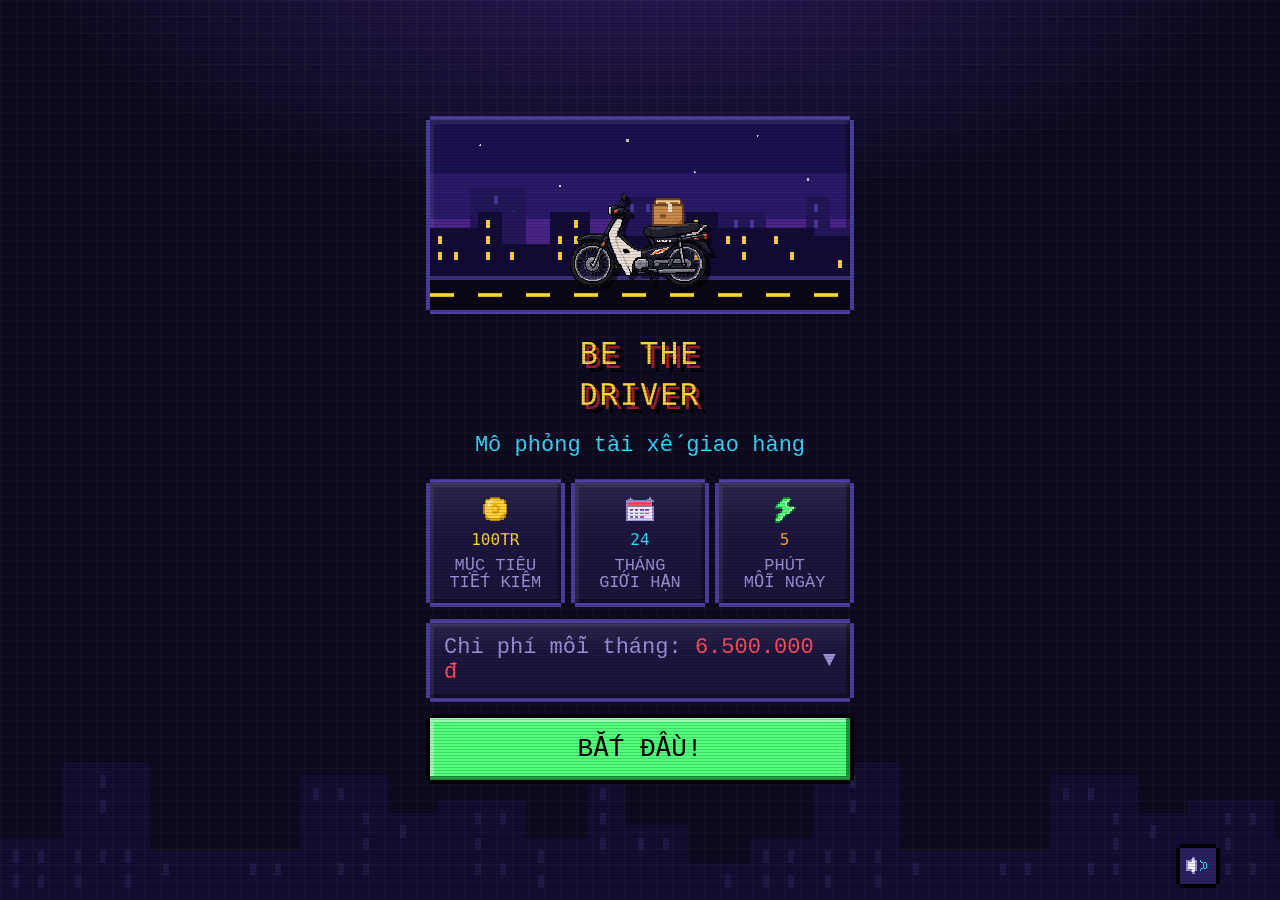
==== index.html @ 1229dd6e "Shrink bike.png (64-color palette): build 458KB -> 217KB Co-Authored-By: Claude Sonnet 5.5 <noreply@" ====
<!DOCTYPE html>
<html lang="vi">
<head>
<meta charset="UTF-8">
<meta name="viewport" content="width=device-width,initial-scale=1,viewport-fit=cover">
<meta name="theme-color" content="#0a0814">
<link rel="manifest" href="manifest.webmanifest">
<link rel="icon" href="src/icon-192.png">
<link rel="preload" href="src/fonts/vt323-latin-400-normal.woff2" as="font" type="font/woff2" crossorigin>
<title>Be The Driver</title>
<style>
html{color-scheme:dark}
/* Fonts bundled with the game (SIL Open Font License, see src/fonts/LICENSE-*.txt).. */
@font-face{font-family:'VT323';font-style:normal;font-weight:400;font-display:swap;src:url(src/fonts/vt323-latin-400-normal.woff2) format('woff2');
  unicode-range:U+0000-00FF,U+0131,U+0152-0153,U+02BB-02BC,U+02C6,U+02DA,U+02DC,U+0304,U+0308,U+0329,U+2000-206F,U+20AC,U+2122,U+2191,U+2193,U+2212,U+2215,U+FEFF,U+FFFD}
@font-face{font-family:'VT323';font-style:normal;font-weight:400;font-display:swap;src:url(src/fonts/vt323-latin-ext-400-normal.woff2) format('woff2');
  unicode-range:U+0100-02BA,U+02BD-02C5,U+02C7-02CC,U+02CE-02D7,U+02DD-02FF,U+0304,U+0308,U+0329,U+1D00-1DBF,U+1E00-1E9F,U+1EF2-1EFF,U+2020,U+20A0-20AB,U+20AD-20C0,U+2113,U+2C60-2C7F,U+A720-A7FF}
@font-face{font-family:'VT323';font-style:normal;font-weight:400;font-display:swap;src:url(src/fonts/vt323-vietnamese-400-normal.woff2) format('woff2');
  unicode-range:U+0102-0103,U+0110-0111,U+0128-0129,U+0168-0169,U+01A0-01A1,U+01AF-01B0,U+0300-0301,U+0303-0304,U+0308-0309,U+0323,U+0329,U+1EA0-1EF9,U+20AB}
@font-face{font-family:'Press Start 2P';font-style:normal;font-weight:400;font-display:swap;src:url(src/fonts/press-start-2p-latin-400-normal.woff2) format('woff2');
  unicode-range:U+0000-00FF,U+0131,U+0152-0153,U+02BB-02BC,U+02C6,U+02DA,U+02DC,U+0304,U+0308,U+0329,U+2000-206F,U+20AC,U+2122,U+2191,U+2193,U+2212,U+2215,U+FEFF,U+FFFD}

/* Layout concept: an arcade cabinet screen. One column on phones; on wide screens the HUD sits left and the actions right.
   Everything is square-cornered, built from 4px pixel frames, with a fixed 8-colour palette. */
:root{
  --bg:#0d0a1f;--bg2:#15102e;--panel:#1d1740;--panel2:#2a2160;--ink:#000;--edge:#4b3fa0;
  --tx:#f3efff;--dim:#9a90d6;
  --gr:#52ff7a;--gr-d:#1f9a3d;--gold:#ffd43b;--gold-d:#b8860b;--red:#ff4d5e;--red-d:#9c1f2c;
  --cy:#38d9ff;--cy-d:#1b7f9c;--or:#ff9d2e;--or-d:#a85a00;--pu:#b983ff;--pu-d:#5b2fa8;
  --f-px:'Press Start 2P','VT323',monospace;--f-tx:'VT323','Courier New',monospace;
  --frame:0 -4px 0 0 var(--edge),0 4px 0 0 var(--edge),-4px 0 0 0 var(--edge),4px 0 0 0 var(--edge),inset 4px 4px 0 rgba(255,255,255,.07),inset -4px -4px 0 rgba(0,0,0,.35);
  color-scheme:dark;
}
*{margin:0;padding:0;box-sizing:border-box;-webkit-tap-highlight-color:transparent}
html,body{min-height:100%;background:var(--bg)}
body{font-family:var(--f-tx);font-size:22px;line-height:1.15;color:var(--tx);display:flex;justify-content:center;
  background-color:var(--bg);
  background-image:linear-gradient(rgba(255,255,255,.025) 2px,transparent 2px),linear-gradient(90deg,rgba(255,255,255,.025) 2px,transparent 2px);
  background-size:16px 16px;image-rendering:pixelated}
body{background-image:radial-gradient(ellipse 70% 45% at 50% -8%,rgba(125,72,255,.28),transparent 70%),linear-gradient(rgba(255,255,255,.025) 2px,transparent 2px),linear-gradient(90deg,rgba(255,255,255,.025) 2px,transparent 2px);background-size:auto,16px 16px,16px 16px;background-attachment:fixed,scroll,scroll}
body::before{content:'';position:fixed;left:0;right:0;bottom:0;height:150px;pointer-events:none;z-index:0;opacity:.32;
  background:var(--sky-far) repeat-x left bottom/auto 150px}
body::after{content:'';position:fixed;inset:0;pointer-events:none;z-index:500;
  background:repeating-linear-gradient(0deg,rgba(0,0,0,.16) 0,rgba(0,0,0,.16) 1px,transparent 1px,transparent 3px)}
#root{position:relative;z-index:1;width:100%;max-width:480px;min-height:100vh;overflow-x:hidden;padding-inline:12px;padding-bottom:84px}
img{image-rendering:pixelated}
.px-ic{display:inline-block;vertical-align:-3px;flex:none}
.lbl{color:var(--dim)}
.cur{font-family:var(--f-tx);font-size:18px;margin-left:4px}
.f{font-family:var(--f-tx)}

/* ---------- frames, buttons, bars ---------- */
.pxf{position:relative;background:var(--panel);box-shadow:var(--frame)}
.pxf2{position:relative;background:var(--panel2);box-shadow:var(--frame)}
.btn{display:inline-flex;align-items:center;justify-content:center;gap:8px;border:0;cursor:pointer;
  font-family:var(--f-tx);font-size:22px;line-height:1;padding:12px 14px;text-align:center;color:#000;
  background:var(--c,var(--gr));
  box-shadow:0 -4px 0 0 var(--ink),0 4px 0 0 var(--ink),-4px 0 0 0 var(--ink),4px 0 0 0 var(--ink),
    inset -4px -4px 0 0 var(--cd,var(--gr-d)),inset 4px 4px 0 0 rgba(255,255,255,.4)}
.btn:hover{filter:brightness(1.08)}
.btn .px-ic{filter:drop-shadow(2px 0 0 #000) drop-shadow(-2px 0 0 #000) drop-shadow(0 2px 0 #000) drop-shadow(0 -2px 0 #000)}
.btn:active{transform:translateY(3px);
  box-shadow:0 -4px 0 0 var(--ink),0 4px 0 0 var(--ink),-4px 0 0 0 var(--ink),4px 0 0 0 var(--ink),
    inset 4px 4px 0 0 var(--cd,var(--gr-d)),inset -4px -4px 0 0 rgba(255,255,255,.25)}
.btn:disabled{filter:grayscale(1) brightness(.55);pointer-events:none}
.btn:focus-visible,.chip:focus-visible,.sw:focus-visible,.hud-av:focus-visible{outline:3px dashed var(--gold);outline-offset:6px}
.b-gr{--c:var(--gr);--cd:var(--gr-d)}
.b-gold{--c:var(--gold);--cd:var(--gold-d)}
.b-red{--c:var(--red);--cd:var(--red-d);color:#fff}
.b-cy{--c:var(--cy);--cd:var(--cy-d)}
.b-or{--c:var(--or);--cd:var(--or-d)}
.b-pu{--c:var(--pu);--cd:var(--pu-d);color:#fff}
.b-dim{--c:#3a3180;--cd:#241d58;color:var(--tx)}
.btn.blk{display:flex;width:100%}
.btn.sm{font-size:20px;padding:10px 8px}

.bar{position:relative;height:20px;background:#07050f;box-shadow:0 -4px 0 0 var(--ink),0 4px 0 0 var(--ink),-4px 0 0 0 var(--ink),4px 0 0 0 var(--ink);margin:4px}
.bar>i{display:block;height:100%;transition:width .4s steps(8);background:var(--gr);
  box-shadow:inset 0 4px 0 rgba(255,255,255,.4),inset 0 -4px 0 rgba(0,0,0,.3)}
.bar::after{content:'';position:absolute;inset:0;pointer-events:none;
  background:repeating-linear-gradient(90deg,transparent 0,transparent calc(10% - 3px),#07050f calc(10% - 3px),#07050f 10%)}
.bar.thin{height:12px}
.bar .gr{background:var(--gr)}.bar .or{background:var(--or)}.bar .red{background:var(--red)}.bar .gold{background:var(--gold)}.bar .cy{background:var(--cy)}

/* ---------- start screen ---------- */
.start{min-height:100vh;min-height:100dvh;box-sizing:border-box;display:flex;flex-direction:column;justify-content:center;align-items:stretch;gap:20px;padding-block:20px;max-width:420px;margin-inline:auto}
.st-l,.st-r{display:flex;flex-direction:column;gap:inherit}
.scene{position:relative;height:190px;overflow:hidden;background:linear-gradient(#1a1250 0 28%,#2b1a6b 28% 52%,#4a2488 52% 72%,#7a2f93 72% 100%);
  box-shadow:var(--frame)}
.sky-far,.sky-near{position:absolute;left:0;right:0;bottom:34px;height:96px;background-repeat:repeat-x;background-size:auto 96px;background-position:bottom left}
.sky-far{background-image:var(--sky-far);opacity:.9;animation:scrollx 40s linear infinite}
.sky-near{background-image:var(--sky-near);height:72px;background-size:auto 72px;animation:scrollx 14s linear infinite}
.road{position:absolute;left:0;right:0;bottom:0;height:34px;background:#0a0814;border-top:4px solid #3a3180}
.road::after{content:'';position:absolute;left:0;right:0;top:13px;height:4px;
  background:repeating-linear-gradient(90deg,var(--gold) 0 24px,transparent 24px 48px);animation:scrollx 1.1s linear infinite}
.scene .bike{position:absolute;left:50%;bottom:20px;width:150px;margin-left:-75px;animation:bob .5s steps(2) infinite;filter:drop-shadow(4px 4px 0 rgba(0,0,0,.6))}
.scene .cargo{position:absolute;left:50%;bottom:78px;margin-left:12px;animation:bob .5s steps(2) infinite}
@keyframes scrollx{to{background-position-x:480px}}   /* scenery flows left to right */
@keyframes bob{0%{transform:translateY(0)}50%{transform:translateY(-4px)}}
.logo{text-align:center;padding-block:4px}
.logo h1{font-family:var(--f-px);font-weight:400;font-size:30px;line-height:1.35;color:var(--gold);
  text-shadow:4px 4px 0 var(--red-d),8px 8px 0 #000;letter-spacing:2px}
.tagline{margin-top:18px;font-size:22px;color:var(--cy)}
.hi{text-align:center;color:var(--gr);font-size:22px}
.start-stats{display:grid;grid-template-columns:repeat(3,1fr);gap:14px}
.sstat{padding:12px 6px;text-align:center;display:flex;flex-direction:column;align-items:center;gap:8px}
.sstat .v{font-family:var(--f-px);font-size:16px}
.sstat .l{font-size:17px;color:var(--dim);line-height:1}
.bills-hdr{display:flex;justify-content:space-between;align-items:center;gap:8px;padding:12px 14px;cursor:pointer;color:var(--dim);user-select:none}
.bills-hdr:hover,.bills-hdr.open{color:var(--tx)}
#bills-detail{padding:4px 14px 12px}
.bill-row{display:flex;justify-content:space-between;gap:8px;padding:5px 0;border-bottom:2px dotted #3a3180;color:var(--dim)}
.bill-row:last-child{border:0;color:var(--tx);padding-top:8px}
.start-actions{display:flex;flex-direction:column;gap:16px}
.start-main{font-size:26px;padding:18px}
.blink{animation:blink 1s steps(2) infinite}
@keyframes blink{50%{opacity:.35}}

/* ---------- HUD ---------- */
.hud{display:flex;align-items:center;gap:12px;padding:10px 12px;margin-top:12px;position:sticky;top:12px;z-index:20}
.hud-av{border:0;background:var(--panel2);padding:4px;cursor:pointer;box-shadow:0 -4px 0 0 var(--ink),0 4px 0 0 var(--ink),-4px 0 0 0 var(--ink),4px 0 0 0 var(--ink);flex:none;line-height:0}
.hud-av:active{transform:translateY(2px)}
.hud-who{min-width:0;flex:1;display:flex;flex-direction:column;gap:6px}
.hud-name{font-size:22px;white-space:nowrap;overflow:hidden;text-overflow:ellipsis;color:var(--gold)}
.hud-stars{display:flex;align-items:center;gap:2px;flex-wrap:nowrap}
.hud-stars .px-ic{flex:none}
.hud-stars b{font-family:var(--f-px);font-weight:400;font-size:10px;margin-left:6px;color:var(--tx)}
.tags{display:flex;gap:10px;flex:none}
.tag{font-family:var(--f-tx);font-size:22px;line-height:1;padding:6px 8px;display:flex;align-items:center;justify-content:center;min-width:48px;background:#07050f;color:var(--tx);box-shadow:0 -3px 0 0 var(--edge),0 3px 0 0 var(--edge),-3px 0 0 0 var(--edge),3px 0 0 0 var(--edge)}
.tag.gr{color:var(--gr)}

.game-body{display:flex;flex-direction:column;gap:20px;padding-block:20px 32px}
.pc-col{display:contents}
.stat-row{display:grid;grid-template-columns:1fr 1fr;gap:16px}
.stat{padding:12px}
.stat .l{display:flex;align-items:center;gap:6px;color:var(--dim);font-size:20px;margin-bottom:8px}
.stat .v{font-family:var(--f-tx);font-size:28px;line-height:1;white-space:nowrap}
.stat .v.gr{color:var(--gr)}.stat .v.gold{color:var(--gold)}.stat .v.red{color:var(--red)}
.stat .sub{font-size:16px;color:var(--dim);margin-top:4px}
.stat.warn{animation:warn 1s steps(2) infinite}
@keyframes warn{50%{box-shadow:0 -4px 0 0 var(--red),0 4px 0 0 var(--red),-4px 0 0 0 var(--red),4px 0 0 0 var(--red)}}
.meter{padding:12px}
.meter-top{display:flex;justify-content:space-between;align-items:center;gap:6px;margin-bottom:8px;color:var(--dim);font-size:20px}
.meter-top span:first-child{display:flex;align-items:center;gap:6px}
.meter-top b{font-family:var(--f-px);font-weight:400;font-size:11px;color:var(--tx)}
.strip{display:flex;justify-content:space-between;align-items:center;gap:8px;flex-wrap:wrap;padding:12px;color:var(--dim)}
.strip span{display:flex;align-items:center;gap:6px;color:var(--tx)}
.rain-tag{color:var(--cy)!important}

.sec-t{display:flex;align-items:center;gap:8px;font-size:22px;color:var(--cy);padding-bottom:6px;margin-bottom:16px;border-bottom:4px dotted #3a3180}
.job-why{display:flex;gap:8px;align-items:flex-start;margin-top:16px;color:var(--or);line-height:1.1}
.job-why .px-ic{margin-top:2px}
.save-note{margin-top:14px;font-size:19px}
.util-grid{display:grid;grid-template-columns:repeat(3,1fr);gap:14px}
.util{flex-direction:column;gap:6px;min-height:84px;padding:10px 4px}
.util .lb{font-size:19px}
.util .sb{font-size:15px;opacity:.85}
.endday{margin-top:18px}
.save-grid{display:grid;grid-template-columns:repeat(3,1fr);gap:14px}
.log{display:flex;flex-direction:column;gap:10px}
.log-i{padding:6px 10px;border-left:6px solid #3a3180;color:var(--dim);font-size:20px}
.log-i.earn{border-color:var(--gr);color:var(--tx)}
.log-i.cost{border-color:var(--red);color:var(--red)}
.log-i.save{border-color:var(--gold);color:var(--gold)}
.log-i.info{border-color:var(--cy)}

/* ---------- animation screens ---------- */
.anim{min-height:100vh;display:flex;flex-direction:column;align-items:center;justify-content:center;gap:20px;padding-block:24px;text-align:center;max-width:420px;margin-inline:auto}
.anim .scene{width:100%}
.anim-t{font-size:32px;color:var(--cy);line-height:1}
.review{width:100%;padding:14px;text-align:left;display:none}
.review.show{display:block;animation:pop .25s steps(3)}
.review.static{animation:none}
@keyframes rvglow{50%{outline-color:transparent;background:var(--bg2,#1a1f3a)}}
.review.static.rv-new{outline:4px solid var(--gold);outline-offset:4px;background:#3a2a00;animation:rvglow .6s steps(2) infinite}
em,i{font-style:normal}
@keyframes pop{from{transform:scale(.9);opacity:0}}
.review .who{display:flex;justify-content:space-between;align-items:center;gap:8px;margin-bottom:8px;color:var(--dim)}
.review .txt{font-size:22px;line-height:1.2;color:var(--tx)}
.tank{position:relative;width:64px;height:130px;background:#07050f;overflow:hidden;box-shadow:0 -4px 0 0 var(--or),0 4px 0 0 var(--or),-4px 0 0 0 var(--or),4px 0 0 0 var(--or)}
.tank::after{content:'';position:absolute;inset:0;background:repeating-linear-gradient(0deg,transparent 0,transparent 10px,#07050f 10px,#07050f 13px)}
.refuel-txt{font-size:24px;color:var(--or)}
.sleep-wrap{position:relative;width:120px;height:110px;display:flex;align-items:center;justify-content:center}
.zzz{position:absolute;font-family:var(--f-px);color:var(--cy);opacity:0;animation:zzz 1.8s steps(6) infinite}
.z1{font-size:12px;animation-delay:0s}.z2{font-size:16px;animation-delay:.6s}.z3{font-size:22px;animation-delay:1.2s}
@keyframes zzz{0%{opacity:0;transform:translate(24px,0)}30%{opacity:1}100%{opacity:0;transform:translate(56px,-60px)}}
.sleep-bar{width:100%;max-width:300px}
.sleep-top{display:flex;justify-content:space-between;margin-bottom:8px;color:var(--dim)}

/* ---------- refuel modal ---------- */
.rf-overlay{position:fixed;inset:0;background:rgba(5,3,14,.85);z-index:200;display:flex;align-items:center;justify-content:center;padding:20px}
.rf-box{width:min(380px,100%);padding:20px 16px;text-align:center;display:flex;flex-direction:column;gap:16px}
.rf-title{font-size:30px;color:var(--or)}
.rf-gauge{display:flex;align-items:center;gap:10px;color:var(--dim)}
.rf-gauge .bar{flex:1}
.rf-gauge .bar>i{position:absolute;top:0;left:0;transition:none}
.rf-gauge .lbl-v{font-family:var(--f-px);font-size:10px;min-width:64px;color:var(--tx)}
input[type=range]{-webkit-appearance:none;appearance:none;width:100%;height:28px;background:transparent;cursor:pointer}
input[type=range]::-webkit-slider-runnable-track{height:12px;background:#07050f;box-shadow:0 -4px 0 0 var(--ink),0 4px 0 0 var(--ink),-4px 0 0 0 var(--ink),4px 0 0 0 var(--ink)}
input[type=range]::-moz-range-track{height:12px;background:#07050f;box-shadow:0 -4px 0 0 var(--ink),0 4px 0 0 var(--ink),-4px 0 0 0 var(--ink),4px 0 0 0 var(--ink)}
input[type=range]::-webkit-slider-thumb{-webkit-appearance:none;width:20px;height:28px;margin-top:-8px;background:var(--or);border:0;border-radius:0;box-shadow:0 0 0 4px #000,inset -4px -4px 0 var(--or-d),inset 4px 4px 0 rgba(255,255,255,.4)}
input[type=range]::-moz-range-thumb{width:20px;height:28px;background:var(--or);border:0;border-radius:0;box-shadow:0 0 0 4px #000,inset -4px -4px 0 var(--or-d),inset 4px 4px 0 rgba(255,255,255,.4)}
.rf-cost{display:flex;justify-content:space-between;gap:8px;color:var(--dim)}
.rf-cost b{color:var(--or);font-weight:400}
.rf-warn{color:var(--red)}
.rf-btns{display:flex;gap:16px;justify-content:center}

/* ---------- shop ---------- */
.shop{min-height:100vh;padding-block:20px 32px;display:flex;flex-direction:column;gap:20px}
.shop-hdr{display:flex;align-items:center;justify-content:space-between;gap:12px}
.shop-title{font-size:30px;color:var(--pu);text-shadow:3px 3px 0 #000;flex:1;text-align:center}
.bike-card{padding:16px;display:flex;flex-direction:column;gap:12px}
.bike-card img{width:100%;max-height:170px;object-fit:contain}
.bike-hp{display:flex;justify-content:space-between;align-items:center}
.bike-hp b{font-family:var(--f-px);font-weight:400;font-size:12px}
.bike-warn{color:var(--red);text-align:center}
.upg-list{display:flex;flex-direction:column;gap:16px}
.upg-cat{font-size:20px;color:var(--dim);padding-top:8px;border-bottom:4px dotted #3a3180;padding-bottom:4px}
.upg-row{display:flex;align-items:center;flex-wrap:wrap;gap:12px;padding:12px}
.upg-ic{width:44px;height:44px;display:flex;align-items:center;justify-content:center;background:#07050f;flex:none}
.upg-det{flex:1;min-width:0}
.upg-n{font-size:22px;color:var(--tx);margin-bottom:4px}
.upg-d{font-size:18px;color:var(--dim);line-height:1.1}
.owned{display:flex;align-items:center;justify-content:center;gap:6px;color:var(--gr);padding:10px 4px;box-shadow:0 -3px 0 0 var(--gr),0 3px 0 0 var(--gr),-3px 0 0 0 var(--gr),3px 0 0 0 var(--gr)}

/* ---------- modals ---------- */
.overlay{position:fixed;inset:0;background:rgba(5,3,14,.88);z-index:100;display:flex;align-items:center;justify-content:center;padding:20px}
.modal{max-width:400px;width:100%;max-height:88vh;overflow-y:auto;padding:18px 16px}
.m-title{display:flex;align-items:center;gap:10px;font-size:30px;line-height:1;margin-bottom:12px}
.m-body{color:var(--dim);line-height:1.2;margin-bottom:14px}
.m-eff{padding:10px;background:#07050f;margin-bottom:16px;display:flex;flex-direction:column;gap:6px}
.eff{display:flex;align-items:center;gap:8px;line-height:1.2}
.eff.gr{color:var(--gr)}.eff.red{color:var(--red)}.eff.or{color:var(--or)}.eff.cy{color:var(--cy)}
.day-grid{display:flex;flex-direction:column;gap:6px;margin-bottom:14px}
.day-row{display:flex;justify-content:space-between;gap:8px;padding:6px 8px;background:#07050f}
.day-div{height:4px;background:#3a3180}
.interest{padding:10px;text-align:center;color:var(--gold);margin-bottom:16px;box-shadow:0 -3px 0 0 var(--gold),0 3px 0 0 var(--gold),-3px 0 0 0 var(--gold),3px 0 0 0 var(--gold)}
.interest small{display:block;color:var(--dim);margin-top:6px;font-size:19px}
.month-row{display:flex;justify-content:space-between;gap:8px;padding:5px 0;border-bottom:2px dotted #3a3180;color:var(--dim)}
.month-row:last-child{border:0}
.m-h{margin:12px 0 4px}

/* ---------- end ---------- */
.end{min-height:100vh;display:flex;flex-direction:column;align-items:center;justify-content:center;gap:20px;padding-block:24px;text-align:center;max-width:400px;margin-inline:auto}
.end h1{font-weight:400;line-height:1.1;text-shadow:4px 4px 0 #000}
.end-stats{width:100%;padding:14px}

/* ---------- toast ---------- */
#toast:not(.show){visibility:hidden;transition:transform .2s steps(4),visibility 0s .2s}
#toast{position:fixed;bottom:20px;left:50%;transform:translateX(-50%) translateY(80px);background:#07050f;color:var(--gr);
  padding:10px 16px;z-index:300;transition:transform .2s steps(4);pointer-events:none;max-width:88vw;text-align:center;
  box-shadow:0 -4px 0 0 var(--gr),0 4px 0 0 var(--gr),-4px 0 0 0 var(--gr),4px 0 0 0 var(--gr)}
#toast.show{transform:translateX(-50%) translateY(0)}
#toast.warn{color:var(--or);box-shadow:0 -4px 0 0 var(--or),0 4px 0 0 var(--or),-4px 0 0 0 var(--or),4px 0 0 0 var(--or)}
#toast.bad{color:var(--red);box-shadow:0 -4px 0 0 var(--red),0 4px 0 0 var(--red),-4px 0 0 0 var(--red),4px 0 0 0 var(--red)}

/* ---------- driver profile ---------- */
.prof{min-height:100vh;padding-block:20px 32px;display:flex;flex-direction:column;gap:20px}
.prof-top{display:flex;gap:16px;align-items:center;padding:16px}
.prof-top .avatar{flex:none;line-height:0;background:#07050f;padding:6px;box-shadow:0 -4px 0 0 #000,0 4px 0 0 #000,-4px 0 0 0 #000,4px 0 0 0 #000}
.prof-info{min-width:0;flex:1;display:flex;flex-direction:column;gap:10px}
.prof-name{font-size:28px;color:var(--gold);overflow:hidden;text-overflow:ellipsis;white-space:nowrap}
.prof-avg{display:flex;align-items:center;gap:8px;flex-wrap:wrap}
.prof-avg b{font-family:var(--f-px);font-weight:400;font-size:14px}
.stars{display:inline-flex;gap:2px;line-height:0}
.prof-nums{display:grid;grid-template-columns:repeat(3,1fr);gap:14px}
.pn{padding:10px 6px;text-align:center}
.pn .v{font-family:var(--f-px);font-size:13px;color:var(--gold);margin-bottom:6px}
.pn .l{font-size:17px;color:var(--dim);line-height:1}
.field{display:flex;flex-direction:column;gap:8px}
.field>label,.field>.fl{color:var(--cy)}
input.txt{width:100%;font-family:var(--f-tx);font-size:24px;color:var(--tx);background:#07050f;border:0;padding:12px;
  box-shadow:0 -4px 0 0 var(--edge),0 4px 0 0 var(--edge),-4px 0 0 0 var(--edge),4px 0 0 0 var(--edge)}
input.txt:focus{outline:none;box-shadow:0 -4px 0 0 var(--gold),0 4px 0 0 var(--gold),-4px 0 0 0 var(--gold),4px 0 0 0 var(--gold)}
input.txt::placeholder{color:#5b52a0}
.chips{display:flex;flex-wrap:wrap;gap:14px 12px;padding:4px}
.chip{font-family:var(--f-tx);font-size:20px;color:var(--tx);background:#07050f;border:0;padding:6px 10px;cursor:pointer;
  box-shadow:0 -3px 0 0 var(--edge),0 3px 0 0 var(--edge),-3px 0 0 0 var(--edge),3px 0 0 0 var(--edge)}
.chip.on{background:var(--gold);color:#000;box-shadow:0 -3px 0 0 #000,0 3px 0 0 #000,-3px 0 0 0 #000,3px 0 0 0 #000}
.swatches{display:flex;gap:14px;flex-wrap:wrap;padding:4px}
.sw{width:32px;height:32px;border:0;cursor:pointer;background:var(--c);box-shadow:0 0 0 3px #000,inset -4px -4px 0 rgba(0,0,0,.3),inset 4px 4px 0 rgba(255,255,255,.4)}
.sw.on{box-shadow:0 0 0 3px #000,0 0 0 6px var(--gold),inset -4px -4px 0 rgba(0,0,0,.3),inset 4px 4px 0 rgba(255,255,255,.4)}
.ai-row{display:flex;align-items:center;justify-content:space-between;gap:12px;padding:12px}
.ai-row .t{min-width:0}
.ai-row>.lbl{white-space:nowrap;font-size:18px}
.ai-row small{display:block;color:var(--dim);font-size:18px;line-height:1.1;margin-top:4px}
.rev-list{display:flex;flex-direction:column;gap:16px}
.rev{padding:12px}
.rev-top{display:flex;justify-content:space-between;align-items:center;gap:8px;margin-bottom:8px}
.rev-who{color:var(--dim);font-size:19px}
.rev-txt{line-height:1.2}
.empty{padding:18px;text-align:center;color:var(--dim)}

/* ---------- PC layout: HUD left, actions right ---------- */
@media(min-width:860px){
  #root{max-width:1040px}
  .game-body{display:grid;grid-template-columns:340px 1fr;gap:20px 24px;align-items:start}
  .pc-col{display:flex;flex-direction:column;gap:20px}
  .shop,.prof{max-width:640px;margin-inline:auto;width:100%}
  .hud{top:12px}
}
@media(max-width:380px){
  .hud{gap:8px;padding:10px 8px}
  .hud-name{font-size:20px}
  .hud-stars b{display:none}
  .tags{gap:8px}
  .tags{gap:6px}.tags .tag{font-size:19px;padding:5px 5px;min-width:0}
  .stat .v{font-size:22px}
}
@media(prefers-reduced-motion:reduce){
  *,*::before,*::after{animation-duration:.001s!important;animation-iteration-count:1!important;transition:none!important}
}

/* ---------- orders and drive ---------- */
.offers{display:flex;flex-direction:column;gap:12px}
.btn.offer{display:flex;align-items:center;gap:12px;text-align:left;padding:12px 14px;width:100%}
.offer .of-main{flex:1;display:flex;flex-direction:column;gap:2px;min-width:0}
.offer .nm{font-family:var(--f-tx);font-size:20px;line-height:1.1}
.offer .er{font-size:26px;line-height:1}
.offer .co{display:flex;flex-direction:column;gap:2px;font-size:20px;align-items:stretch;flex:none;min-width:64px}
.offer .co span{display:flex;align-items:center;gap:6px;line-height:1}
.offer .co .px-ic{flex:none;width:16px;height:16px}
.offer .of-ic{flex:none;display:flex}
.of-tags{display:flex;gap:6px;flex-wrap:wrap}
.tg{font-weight:400;font-size:16px;background:rgba(0,0,0,.35);padding:0 6px}
.tg.rush{background:var(--red);color:#fff}.tg.peak{background:var(--gold);color:#000}
.offer.rush{outline:4px solid var(--red);outline-offset:-4px}
.drive-row{display:flex;gap:8px;align-items:center;flex-wrap:wrap;margin-top:12px}
.drive-note,.peak-note{margin-top:6px}.peak-note{color:var(--gold)}
.tag.peak{background:var(--gold);color:#000}
.owned.lock{color:var(--dim)}
@media (max-width:380px){.offer .nm{font-size:18px}.offer .er{font-size:22px}}

@media (max-width:430px){
  .hud{flex-wrap:wrap}
  .hud-who{flex:1 1 120px}
  .tags{flex:1 0 100%;gap:8px}
  .tags .tag{flex:1;font-size:20px}
  .hud-stars b{display:inline}
}


/* ---------- audio settings ---------- */
#snd-btn{position:fixed;bottom:16px;right:14px;z-index:60;border:0;padding:6px;line-height:0;cursor:pointer;background:var(--panel2);
  box-shadow:0 -4px 0 0 var(--ink),0 4px 0 0 var(--ink),-4px 0 0 0 var(--ink),4px 0 0 0 var(--ink)}
#snd-btn[hidden]{display:none}
#snd-btn:active{transform:translateY(2px)}
#snd-btn:focus-visible{outline:3px dashed var(--gold);outline-offset:6px}
.set-box{display:flex;flex-direction:column;gap:14px}
.set-row{display:flex;justify-content:space-between;align-items:center;gap:12px}
.set-row b{font-family:var(--f-px);font-weight:400;font-size:12px}
.trk-ctl{display:flex;gap:8px}.trk-name{color:var(--cy);margin-top:-6px;text-align:left}

/* ---------- refuel animation ---------- */
.rf-anim{gap:14px}
.rf-scene .still{animation:none}
.rf-svg{position:absolute;inset:0;width:100%;height:100%}
.rf-flow{animation:rfflow .5s linear infinite}
@keyframes rfflow{to{stroke-dashoffset:-16}}
.rf-bike{filter:drop-shadow(4px 4px 0 rgba(0,0,0,.6))}
.rf-pct{display:flex;align-items:baseline;justify-content:center;gap:12px}
.rf-pct b{font-family:var(--f-px);font-weight:400;font-size:34px;color:var(--gold);text-shadow:4px 4px 0 #000}
.rf-pct span{font-size:26px;color:var(--dim)}
.fgauge{position:relative;width:100%;max-width:360px;height:34px;background:#07050f;overflow:hidden;
  box-shadow:0 -4px 0 0 var(--or),0 4px 0 0 var(--or),-4px 0 0 0 var(--or),4px 0 0 0 var(--or)}
.fgauge-fill{position:absolute;left:0;top:0;bottom:0;background:linear-gradient(#ffc875 0 25%,var(--or) 25% 100%);transition:none}
.fgauge-seg{position:absolute;inset:0;background:repeating-linear-gradient(90deg,transparent 0 calc(10% - 3px),#07050f calc(10% - 3px) 10%)}
.fgauge-lbl{display:flex;justify-content:space-between;width:100%;max-width:360px;font-family:var(--f-px);font-size:10px;color:var(--dim);margin-top:-6px}

#pause-btn{position:fixed;bottom:16px;left:14px;z-index:60;border:0;padding:6px;line-height:0;cursor:pointer;background:var(--panel2);
  box-shadow:0 -4px 0 0 var(--ink),0 4px 0 0 var(--ink),-4px 0 0 0 var(--ink),4px 0 0 0 var(--ink)}
#pause-btn[hidden]{display:none}
#pause-btn:active{transform:translateY(2px)}
#pause-btn:focus-visible{outline:3px dashed var(--gold);outline-offset:6px}

/* shop rows: icon | name + price | description */
.upg-row{display:grid;grid-template-columns:44px 1fr auto;grid-template-areas:"ic n act" "ic d d";gap:4px 12px;align-items:center}
.upg-ic{grid-area:ic;align-self:start}
.upg-det{display:contents}
.upg-n{grid-area:n;margin:0;font-size:21px;line-height:1.05}
.upg-d{grid-area:d;color:#b9b2f0;font-size:19px;line-height:1.15}
@media(max-width:520px){
  .drive-row{display:grid;grid-template-columns:repeat(3,1fr);gap:8px}
  .drive-row .lbl{grid-column:1/-1}
  .drive-row .b-pu{grid-column:1/-1}
}
/* main screen meters: three in a row on phones */
.meters{display:grid;grid-template-columns:1fr 1fr;gap:16px}
.meters .hp{grid-column:1/-1}
@media(max-width:859px){
  .meters{grid-template-columns:repeat(3,1fr);gap:10px}
  .meters .hp{grid-column:auto}
  .meters .meter{padding:8px 6px}
  .meters .meter-top{margin-bottom:6px;font-size:18px}
  .meters .meter-top em{display:none}
  .meters .meter-top b{font-size:10px}
  .stat{padding:8px 10px}
  .stat .l{font-size:18px;margin-bottom:4px}
  .stat .sub{font-size:14px;margin-top:2px}
  .stat .bar{margin-top:6px!important}
  .strip{padding:8px 10px}
  .log .log-i:nth-child(n+5){display:none}
  .stat-row{gap:10px}
}
/* floating buttons follow the content column on wide screens */
@media(min-width:860px){
  #pause-btn{left:calc(50% - 520px - 56px)}
  #snd-btn{right:calc(50% - 520px - 56px)}
}

@media(max-width:859px){
  .save-grid .btn{font-size:18px;padding:8px 4px;white-space:nowrap}
  .save-note{font-size:17px}
  .util{padding:10px 6px}
}

.fold>summary{cursor:pointer;list-style:none;display:flex;align-items:center;gap:8px}
.fold>summary::-webkit-details-marker{display:none}
.fold>summary::after{content:'▼';margin-left:auto;font-size:14px;color:var(--dim)}
.fold[open]>summary::after{content:'▲'}
.fold-hint{color:var(--dim);font-size:18px}
@media(min-width:860px){.fold>summary::after{display:none}.fold>summary{pointer-events:none}}

body.paused *,body.paused *::before,body.paused *::after{animation-play-state:paused!important}
#pause-ov[hidden]{display:none}
#fx{position:fixed;left:0;top:0;width:100vw;height:100vh;pointer-events:none;z-index:250}

/* shop action cell: price / owned / locked are all the same size, on phone and desktop */
.upg-act{grid-area:act;flex:none;width:128px}
.upg-act .btn,.upg-act .owned{width:100%;height:38px;min-height:0;box-sizing:border-box;display:flex;align-items:center;justify-content:center;gap:4px;
  font-family:var(--f-tx);font-size:18px;line-height:1;padding:0 6px;white-space:nowrap;text-align:center}
.upg-act .owned{box-shadow:0 -4px 0 0 var(--gr),0 4px 0 0 var(--gr),-4px 0 0 0 var(--gr),4px 0 0 0 var(--gr)}
.upg-act .owned.lock{box-shadow:0 -4px 0 0 #3a3180,0 4px 0 0 #3a3180,-4px 0 0 0 #3a3180,4px 0 0 0 #3a3180}
.upg-act .cur{margin-left:2px;font-size:inherit}
.life-ch{display:flex;flex-direction:column;gap:8px}
.life-ch .btn[disabled]{opacity:.4;pointer-events:none}
.hub{max-height:92vh;overflow:auto}
@media(min-width:860px){.hub{max-width:560px}}
.hub-sum{display:flex;flex-wrap:wrap;gap:4px 14px;color:var(--dim);margin-bottom:6px}
.hub-sum b{color:var(--tx)}
.hub-sec{margin-top:14px}
.hub-sec .sec-t{margin:0 0 8px}
.hub-grid{display:grid;gap:10px;margin:6px 0}
.hub-grid.g1{grid-template-columns:1fr}.hub-grid.g2{grid-template-columns:1fr 1fr}.hub-grid.g3{grid-template-columns:repeat(3,1fr)}.hub-grid.g4{grid-template-columns:repeat(4,1fr)}
.hub-grid .btn{min-width:0;width:100%;padding-inline:4px;white-space:normal;line-height:1.1}
.hub-grid .btn small{display:block;font-size:.7em;opacity:.85;margin-top:2px}
.hub-habits{display:flex;flex-wrap:wrap;gap:6px 16px;color:var(--dim)}
.hub-habits span{display:flex;align-items:center;gap:6px}.hub-habits b{color:var(--tx)}
.hub-debt em{color:var(--dim);font-style:normal}
.inv-row{margin:8px 0}
.inv-h{display:flex;gap:10px;align-items:flex-start}
.inv-h span{color:var(--gold)}
.hub .sub{color:var(--dim);margin-top:4px}
@media(max-width:380px){.hub-grid.g4{grid-template-columns:1fr 1fr}}
.lmeters{display:grid;grid-template-columns:1fr 1fr;gap:16px}
@media(max-width:859px){.lmeters{gap:10px}.lmeters .meter{padding:8px 10px}.lmeters .meter-top{margin-bottom:6px}}
.life-btn{margin-top:14px;padding:8px 10px;font-size:20px;line-height:1.15}
.life-btn small{font-size:.8em;opacity:.85}

/* ---------- start screen: always fits the window (short windows shrink the art, wide-and-short windows use two columns) ---------- */
@media(max-height:820px){
  .start{gap:12px;padding-block:12px}
  .scene{height:140px}.scene .bike{width:112px;margin-left:-56px;bottom:16px}.scene .cargo{bottom:58px;margin-left:8px}
  .sky-far{height:72px;background-size:auto 72px}.sky-near{height:54px;background-size:auto 54px}
  .logo{padding-block:0}.logo h1{font-size:24px}.tagline{margin-top:8px;font-size:20px}
  .sstat{padding:8px 6px;gap:4px}.start-stats{gap:10px}.sstat .v{font-size:14px}.sstat .l{font-size:16px}
  .bills-hdr{padding:8px 12px}.start-actions{gap:10px}.start-main{padding:12px;font-size:24px}
  .st-l,.st-r{gap:12px}
}
@media(max-height:600px){
  .start{gap:8px;padding-block:8px}.st-l,.st-r{gap:8px}
  .scene{height:104px}.scene .bike{width:84px;margin-left:-42px;bottom:12px}.scene .cargo{bottom:42px;margin-left:6px}.scene .cargo svg{width:24px;height:24px}
  .sky-far{height:54px;background-size:auto 54px;bottom:24px}.sky-near{height:42px;background-size:auto 42px;bottom:24px}.road{height:24px}.road::after{top:8px}
  .logo h1{font-size:20px;line-height:1.25;text-shadow:3px 3px 0 var(--red-d),6px 6px 0 #000}.tagline{margin-top:6px;font-size:18px}
  .sstat{flex-direction:row;justify-content:center;padding:6px}.sstat .l{display:none}.sstat .v{font-size:13px}.sstat svg{width:22px;height:22px}
  .bills-hdr{padding:6px 12px}.start-main{padding:10px;font-size:22px}.hi{font-size:18px}
}
@media(min-width:640px) and (max-height:640px){
  .start{max-width:860px;flex-direction:row;align-items:center;gap:24px}
  .st-l,.st-r{flex:1 1 0;min-width:0;justify-content:center}
  .scene{height:150px}.scene .bike{width:112px;margin-left:-56px;bottom:16px}.scene .cargo{bottom:56px;margin-left:8px}
  .sstat{flex-direction:column}.sstat .l{display:block}.sstat .v{font-size:14px}
  .logo h1{font-size:26px}
}
#root:has(.start){padding-bottom:0;min-height:0;max-width:none}
@media(min-width:640px) and (max-height:430px){
  .scene{height:90px}.scene .bike{width:72px;margin-left:-36px;bottom:10px}.scene .cargo{bottom:36px;margin-left:4px}
  .sky-far{height:46px;background-size:auto 46px}.sky-near{height:36px;background-size:auto 36px}
  .logo h1{font-size:18px}.tagline,.hi{display:none}.sstat{flex-direction:row;padding:5px}.sstat .l{display:none}
  .start-actions{gap:6px}.start-main{padding:8px;font-size:20px}.start .btn{padding-block:8px}.bills-hdr{padding:5px 10px}
}

/* life hub: sections as separate cards */
.hub{padding:18px 16px}
.hub-sec{margin-top:22px;padding:14px 12px;background:rgba(0,0,0,.22);box-shadow:inset 0 0 0 2px #3a3180}
.hub-sec .sec-t{margin:0 0 10px}
.hub-grid{gap:12px;margin:10px 0}
.hub .sub{margin-top:8px;line-height:1.2}
.inv-row{margin:14px 0}
.inv-row+.inv-row{padding-top:14px;border-top:2px dotted #3a3180}
.inv-h em{font-style:normal;margin-left:6px}.inv-h em.up{color:var(--gr)}.inv-h em.dn{color:var(--red)}
.hub>.btn.blk{margin-top:22px}
.day-sec{margin-top:14px;padding-top:12px;margin-bottom:14px;border-top:2px dotted #3a3180}
.day-sec .m-h{margin-bottom:6px;display:flex;align-items:center;gap:6px}
.day-row small{color:var(--dim);margin-left:4px}
.day-sub{display:flex;justify-content:space-between;gap:8px;color:var(--dim);font-size:.9em;margin:2px 0 8px}
.save-sec .fold-hint{margin-left:auto}.save-sec{margin-top:4px}

.tg.combo{background:var(--pu,#a855f7);color:#fff}

/* ---------- extra detail pass: live scene, richer panels, delivery road ---------- */
.pxf,.pxf2{background-image:linear-gradient(180deg,rgba(255,255,255,.07),transparent 38%,rgba(0,0,0,.12))}
.logo h1{animation:neon 2.4s steps(2) infinite}
@keyframes neon{50%{text-shadow:4px 4px 0 var(--red-d),8px 8px 0 #000,0 0 18px rgba(255,212,59,.55)}}
.sstars{position:absolute;inset:0 0 40% 0;opacity:.85;animation:twinkle 3s steps(2) infinite;
  background:radial-gradient(2px 2px at 12% 22%,#fff 50%,transparent 51%),radial-gradient(2px 2px at 31% 58%,#fff 50%,transparent 51%),radial-gradient(3px 3px at 47% 18%,#ffe9a8 50%,transparent 51%),
  radial-gradient(2px 2px at 63% 46%,#fff 50%,transparent 51%),radial-gradient(2px 2px at 78% 14%,#fff 50%,transparent 51%),radial-gradient(3px 3px at 90% 52%,#cfe9ff 50%,transparent 51%),radial-gradient(2px 2px at 20% 80%,#fff 50%,transparent 51%)}
@keyframes twinkle{50%{opacity:.35}}
.hscene{height:150px}
.hscene .bike{width:112px;margin-left:-56px;bottom:14px}
.hscene .cargo{bottom:62px;margin-left:8px}
.hscene .sky-far,.hscene .sky-near{animation-play-state:paused}
.hscene .road::after{animation-play-state:paused}
.hscene.go .sky-far{animation:scrollx 9s linear infinite}.hscene.go .sky-near{animation:scrollx 3s linear infinite}.hscene.go .road::after{animation:scrollx .45s linear infinite}
.hscene:not(.go) .bike{animation-duration:1.2s}
.sun{position:absolute;width:26px;height:26px;margin:-13px 0 0 -13px;display:none;
  clip-path:polygon(30% 0,70% 0,100% 30%,100% 70%,70% 100%,30% 100%,0 70%,0 30%)}
.hscene .sun{display:block}
.hscene[data-t=day] .sun,.hscene[data-t=dawn] .sun{background:#ffd43b;box-shadow:0 0 0 4px #ff9d2e}
.hscene[data-t=dusk] .sun{background:#ff9d2e}
.hscene[data-t=night] .sun{background:linear-gradient(#e8e4ff,#e8e4ff);opacity:.95}
.hscene[data-t=night] .sun::after{content:'';position:absolute;left:5px;top:6px;width:6px;height:6px;background:#b8b0e8;box-shadow:10px 8px 0 -1px #b8b0e8}
.hscene[data-t=day]{background:linear-gradient(#3b8fe8 0 30%,#63b0f5 30% 56%,#9bd0fb 56% 78%,#d3ecfd 78% 100%)}
.hscene[data-t=dawn]{background:linear-gradient(#3a2a8a 0 25%,#8a4aa8 25% 50%,#ff8a6a 50% 75%,#ffc27a 75% 100%)}
.hscene[data-t=dusk]{background:linear-gradient(#2a1a70 0 25%,#7a2f93 25% 50%,#d9467a 50% 75%,#ff9d2e 75% 100%)}
.hscene[data-t=day] .sstars{opacity:0;animation:none}
.hscene[data-t=dawn] .sstars,.hscene[data-t=dusk] .sstars{opacity:.4}
.hscene[data-t=day] .sky-far{filter:brightness(1.8) saturate(.7);opacity:.7}
.hscene[data-t=day] .sky-near{filter:brightness(1.5) saturate(.7)}
.rain{display:none;position:absolute;inset:0;pointer-events:none;background:repeating-linear-gradient(105deg,transparent 0 9px,rgba(160,210,255,.55) 9px 11px,transparent 11px 22px);background-size:44px 44px;animation:rainfall .35s linear infinite}
.hscene.rainy .rain{display:block}
.hscene.rainy::after{content:'';position:absolute;inset:0;background:rgba(10,20,50,.35);pointer-events:none}
@keyframes rainfall{to{background-position:-12px 44px}}
.btn.offer.delivering{--c:#1d1740;--cd:#120d2e;color:var(--tx);cursor:default;pointer-events:none;
  box-shadow:0 -4px 0 0 var(--cy),0 4px 0 0 var(--cy),-4px 0 0 0 var(--cy),4px 0 0 0 var(--cy),inset 0 0 0 4px #000,0 0 22px rgba(56,217,255,.35)}
.offer.delivering .nm{color:var(--cy)}
.offer.delivering .er{color:var(--gold)}
.offer.delivering .co span{font-family:var(--f-px);font-size:15px;color:var(--gr)}
.dl-track{position:relative;display:block;width:100%;height:30px;margin-top:8px;background:#0a0814;border-top:3px solid #3a3180;border-bottom:3px solid #3a3180}
.dl-track::before{content:'';position:absolute;left:0;right:26px;top:12px;height:4px;background:repeating-linear-gradient(90deg,#5a4fb0 0 10px,transparent 10px 20px)}
.dl-bar{position:absolute;left:0;top:0;bottom:0;display:block;background:linear-gradient(90deg,transparent,rgba(255,212,59,.45));box-shadow:inset 0 -3px 0 var(--gold);transition:width .1s linear;max-width:calc(100% - 26px)}
.dl-bike{position:absolute;right:-18px;bottom:0;height:30px;width:auto;transform:scaleX(-1);animation:bob .4s steps(2) infinite;filter:drop-shadow(2px 2px 0 #000)}
.dl-flag{position:absolute;right:2px;top:2px;line-height:0;animation:bob 1s steps(2) infinite}
.offer:disabled{filter:grayscale(.5) brightness(.62)}
.of-ic{align-items:center;justify-content:center;padding:6px;background:rgba(0,0,0,.28);box-shadow:inset 0 0 0 3px rgba(0,0,0,.4)}
.pips{display:inline-flex;gap:3px;margin-left:6px;vertical-align:1px}
.pips i{display:block;width:8px;height:8px;background:rgba(0,0,0,.35)}.pips i.on{background:#000}
.tg{box-shadow:0 2px 0 rgba(0,0,0,.5)}
.offer.rush:not(:disabled):not(.delivering){animation:rushpulse 1.2s steps(2) infinite}
@keyframes rushpulse{50%{outline-color:#ffb3bb}}
.offer.combo:not(:disabled)::after{content:'';position:absolute;right:6px;top:-8px;width:8px;height:8px;background:var(--pu);box-shadow:-12px 0 0 var(--pu),-24px 0 0 var(--pu-d)}
.btn.offer{position:relative}
.bar>i{background-image:repeating-linear-gradient(135deg,rgba(255,255,255,.14) 0 6px,transparent 6px 12px)}
.sec-t{text-shadow:2px 2px 0 #000}
.stat .v{text-shadow:2px 2px 0 rgba(0,0,0,.6)}
@media(max-width:859px){.hscene{height:112px}.hscene .bike{width:84px;margin-left:-42px;bottom:10px}.hscene .cargo{bottom:46px}.hscene .cargo .px-ic{width:24px;height:24px}}
@media(prefers-reduced-motion:reduce){.sstars,.logo h1,.rain,.hscene.go .sky-far,.hscene.go .sky-near{animation:none}}

/* ---------- blackjack ---------- */
.modal.bj{max-width:460px}
.bj-table{background:#0f5a34;background-image:radial-gradient(ellipse at 50% 40%,#1a7a47,#0b4427);box-shadow:inset 0 0 0 4px #062a17,inset 0 0 0 8px #8a5a1a;padding:18px 14px;margin:12px 0;display:flex;flex-direction:column;gap:14px;min-height:150px}
.bj-row{display:flex;flex-direction:column;gap:6px;padding:4px}
.bj-row.act{outline:3px dashed var(--gold);outline-offset:2px}
.bj-who{font-size:19px;color:#cfeedd}.bj-who b{color:var(--gold)}.bj-who b.gr{color:var(--gr)}.bj-who b.red{color:#ff8b95}.bj-who b.gold{color:var(--gold)}
.bj-cards{display:flex;gap:6px;flex-wrap:wrap}
.bj-card{position:relative;width:46px;height:64px;background:#f5f1e6;color:#111;box-shadow:0 -3px 0 #000,0 3px 0 #000,-3px 0 0 #000,3px 0 0 #000,inset -3px -3px 0 rgba(0,0,0,.12);display:flex;flex-direction:column;align-items:center;justify-content:space-between;padding:3px 0 5px;animation:pop .2s steps(3)}
.bj-card b{font-family:var(--f-px);font-weight:400;font-size:13px;line-height:1}
.bj-card.red{color:#d02a3a}
.bj-su{display:block}
.bj-card.back{background:repeating-linear-gradient(45deg,#3a2aa0 0 6px,#6b57e0 6px 12px);box-shadow:0 -3px 0 #000,0 3px 0 #000,-3px 0 0 #000,3px 0 0 #000,inset 0 0 0 4px #f5f1e6}
.bj-empty{color:#cfeedd;text-align:center;padding:30px 8px;line-height:1.2}
.bj-res{text-align:center;font-size:26px;margin-bottom:8px}.bj-res.gr{color:var(--gr)}.bj-res.red{color:var(--red)}.bj-res.gold{color:var(--gold)}
.bj-warn{color:var(--or);text-align:center;margin:8px 0}
.bj-chips{display:grid;grid-template-columns:repeat(3,1fr);gap:10px;margin:8px 0}
</style>
</head>
<body>
<div id="root"></div>
<div id="toast"></div>
<button id="pause-btn" onclick="pauseGame()" aria-label="Tạm dừng" hidden></button>
<button id="snd-btn" onclick="openSettings()" hidden></button>
<canvas id="fx" aria-hidden="true"></canvas>
<div id="pause-ov" class="overlay" hidden></div>
<script>
const BUILD='ba224c95c9';   // content hash filled in by build.py; shown in the sound settings so a stale cached copy is easy to spot
// ===== GAME CLOCK: one loop drives every timer in the game =====
// All game timing (day clock, deliveries, animations, delays) runs on this clock, so pausing is a single switch:
// while GT.paused the clock does not advance and nothing scheduled with every()/after() fires.
// Only real UI niceties (toast, AI request timeout) still use the browser timers.
const GT={t:0,last:0,paused:false,tasks:[],id:null};
function gnow(){return GT.t}                 // game time in ms (excludes paused time)
function loopTick(){
  const n=Date.now(),dt=Math.min(250,n-GT.last);GT.last=n;   // a long freeze (hidden tab) never turns into a burst of catch-up
  if(GT.paused)return;
  GT.t+=dt;
  for(const k of GT.tasks.slice()){
    if(k.dead||GT.t<k.at)continue;
    if(k.every){k.at+=k.every;if(k.at<GT.t)k.at=GT.t}else k.dead=true;
    try{k.fn()}catch(e){console.error(e)}
  }
  if(GT.tasks.some(k=>k.dead))GT.tasks=GT.tasks.filter(k=>!k.dead);
}
function loopStart(){if(!GT.id){GT.last=Date.now();GT.id=setInterval(loopTick,25)}}
function every(ms,fn){const k={at:GT.t+ms,every:ms,fn,dead:false};GT.tasks.push(k);loopStart();return k}
function after(ms,fn){const k={at:GT.t+ms,fn,dead:false};GT.tasks.push(k);loopStart();return k}
function stopT(k){if(k)k.dead=true}
function stopAllT(){GT.tasks.forEach(k=>k.dead=true);GT.tasks=[]}
function setPaused(p){
  GT.paused=!!p;GT.last=Date.now();
  document.body.classList.toggle('paused',!!p);
  document.querySelectorAll('svg').forEach(s=>{try{p?s.pauseAnimations():s.unpauseAnimations()}catch(e){}});
}

const BIKE="[data-uri]";
// ===== PIXEL ART: icons, avatar, skyline (all drawn from tiny maps, no image files) =====
const ICONS={
  bowl:{p:{'a': '#ff4d5e', 'b': '#9c1f2c', 'c': '#f3efff', 'n': '#ffd43b', 'm': '#d9a21a', 'h': '#ff8a96', 't': '#7a1020', 'e': '#fff7c2', 'k': '#4a2a10'},m:[
    '....c...c..c....',
    '...c...c..c.....',
    '....c...c..c....',
    '...nmnnmnnmnn.k.',
    '..nnnmnnnmnnnk..',
    '.bbbbbbbbbbbbbk.',
    '.baaaaaaaaaaaab.',
    '.bahhaaaaaaaaab.',
    '.bahaaaaaaaaaab.',
    '.baaaaaaaaaaaab.',
    '..baaaaaaaaaab..',
    '..bbaaaaaaaabb..',
    '...bbaaaaaabb...',
    '....bbbbbbbb....',
    '...bttttttttb...',
    '....bbbbbbbb....']},
  box:{p:{'a': '#c98a4b', 'b': '#6b4220', 'c': '#f0c987', 'd': '#a56a33', 't': '#e8e0c8', 's': '#8a5a2b'},m:[
    '................',
    '..bbbbbbbbbbbb..',
    '.bccccccccccccb.',
    '.bcddddttddddcb.',
    'bbbbbbbbttbbbbbb',
    'baaaaaaattaaaaab',
    'baaaaaaattaaaaab',
    'baaaaaaattaaaaab',
    'baaaaaaaaaaaaaab',
    'baaasssaaaaaaaab',
    'baaasssaaaaaaaab',
    'baaaaaaaaaaaaaab',
    'baaaaaaaaaaaaadb',
    'baaaaaaaaaaaaddb',
    'bbbbbbbbbbbbbbbb',
    '................']},
  coin:{p:{'a': '#ffd43b', 'b': '#b8860b', 'c': '#fff4a8', 'd': '#e8a912'},m:[
    '................',
    '.....bbbbbb.....',
    '...bbaaaaaabb...',
    '..baaccaaaaaab..',
    '..bacaaaaaaaab..',
    '.baacaaddaaaaab.',
    '.baaaaddddaaaab.',
    '.baaaadaaddaaab.',
    '.baaaadaaddaaab.',
    '.baaaaddddaaaab.',
    '.baaaaaddaaaadb.',
    '..baaaaaaaaadb..',
    '..bdaaaaaaaddb..',
    '...bbddddddbb...',
    '.....bbbbbb.....',
    '................']},
  fuel:{p:{'a': '#ff9d2e', 'b': '#a85a00', 'c': '#38d9ff', 'd': '#ffc875', 'k': '#3a3180', 'h': '#ffffff'},m:[
    '................',
    '..bbbbbbbb......',
    '.baddddddab.bb..',
    '.bacchhccab.bab.',
    '.baccccccab.bab.',
    '.baccccccabbbab.',
    '.baddddddab.bab.',
    '.baaaaaaaab.bab.',
    '.baaaaaaaab.bab.',
    '.baaaaaaaab.bb..',
    '.baakkkkaab.bb..',
    '.baakkkkaab.bb..',
    '.baaaaaaaab.....',
    'bbbbbbbbbbbb....',
    'bkkkkkkkkkkb....',
    'bbbbbbbbbbbb....']},
  bolt:{p:{'a': '#52ff7a', 'b': '#0f8a2e', 'c': '#d4ffe0'},m:[
    '................',
    '.......bbbb.....',
    '......baaacb....',
    '.....baaacb.....',
    '....baaacb......',
    '...baaaacb......',
    '..baaaaaacbbb...',
    '..bbbbaaaaaacb..',
    '......baaaacb...',
    '.....baaaacb....',
    '....baaaacb.....',
    '...baaacb.......',
    '...baacb........',
    '..baacb.........',
    '..bacb..........',
    '..bbb...........']},
  gear:{p:{'a': '#c9c2f5', 'b': '#6c63b5', 'c': '#ffffff', 'd': '#9a90d6', 'k': '#1b1650'},m:[
    '................',
    '.......bb.......',
    '...bb.baab.bb...',
    '..baabbaabbaab..',
    '..baaaaaaaaaab..',
    '...baaccaaaab...',
    '.bbbaacddaaabbb.',
    '.baaaakkkkaaaab.',
    '.baaaakkkkaaaab.',
    '.bbbaadkkdaabbb.',
    '...baaddddaab...',
    '..baaaaaaaaaab..',
    '..baabbaabbaab..',
    '...bb.baab.bb...',
    '.......bb.......',
    '................']},
  star:{p:{'a': '#ffd43b', 'b': '#b8860b', 'c': '#fff4a8', 'd': '#e8a912'},m:[
    '................',
    '.......bb.......',
    '......baab......',
    '......bacab.....',
    '.....baccab.....',
    'bbbbbbaaaabbbbbb',
    'baaaaaaccaaaaaab',
    '.bdaaaaaaaaaaab.',
    '..bdaaaaaaaadb..',
    '...bdaaaaaaab...',
    '...baaaaaaaab...',
    '..baaaabbaaaab..',
    '..baaab..baaab..',
    '.baab......baab.',
    '.bbb........bbb.',
    '................']},
  starOff:{p:{'a': '#3a3180', 'b': '#241c5e', 'c': '#4b41a0'},m:[
    '................',
    '.......bb.......',
    '......baab......',
    '......bacab.....',
    '.....baccab.....',
    'bbbbbbaaaabbbbbb',
    'baaaaaaccaaaaaab',
    '.baaaaaaaaaaaab.',
    '..baaaaaaaaaab..',
    '...baaaaaaaab...',
    '...baaaaaaaab...',
    '..baaaabbaaaab..',
    '..baaab..baaab..',
    '.baab......baab.',
    '.bbb........bbb.',
    '................']},
  moon:{p:{'a': '#38d9ff', 'b': '#1b7f9c', 'c': '#d4f7ff', 'y': '#ffd43b', 'w': '#fff4a8'},m:[
    '................',
    '...bbbcbbb......',
    '..bcaaab...y....',
    '.bcaaab...ywy...',
    'bcaaab.....y....',
    'baaab...........',
    'baaab...........',
    'baaab...........',
    'baaab...........',
    'baaab...........',
    'baaaab......y...',
    '.baaaab....ywy..',
    '..baaaab....y...',
    '...bbbabbb......',
    '................',
    '................']},
  bank:{p:{'a': '#ffd43b', 'b': '#b8860b', 'c': '#fff4a8', 'd': '#e8a912', 'w': '#f3efff'},m:[
    '................',
    '.......bb.......',
    '......baab......',
    '.....baccab.....',
    '....baccaaab....',
    '...baaaaaaaab...',
    '..bbbbbbbbbbbb..',
    '...bddbddbddb...',
    '...bcabcabcab...',
    '...bcabcabcab...',
    '...bcabcabcab...',
    '...bcabcabcab...',
    '...bdabdabdab...',
    '..bbbbbbbbbbbb..',
    '.baaaaaaaaaaaab.',
    '.bbbbbbbbbbbbbb.']},
  flag:{p:{'a': '#ff4d5e', 'b': '#9c1f2c', 'c': '#ff8a96', 'w': '#f3efff', 'k': '#c9c2f5', 'p': '#6c63b5'},m:[
    '................',
    '..bb............',
    '..bwbbbbbbbbb...',
    '..bkaaaaaaaaab..',
    '..bkaccaaaaaaab.',
    '..bkacaaaaaaab..',
    '..bkaaaaaaaab...',
    '..bkaaaaaaab....',
    '..bkaaaaaab.....',
    '..bkbbbbbb......',
    '..bk............',
    '..bk............',
    '..bp............',
    '..bp............',
    '.bbpbb..........',
    '.bpppb..........']},
  cal:{p:{'a': '#f3efff', 'b': '#9a90d6', 'c': '#ff4d5e', 'd': '#6c63b5', 'e': '#d6d0f5', 'r': '#c9c2f5'},m:[
    '................',
    '..b..........b..',
    '.bbb........bbb.',
    'bbbbbbbbbbbbbbbb',
    'bcccccccccccccb.',
    'bcccccccccccccb.',
    'bbbbbbbbbbbbbbbb',
    'baaaaaaaaaaaaaab',
    'baddaddaddaddaab',
    'baaaaaaaaaaaaaab',
    'baddaddaccaddaab',
    'baaaaaaaaaaaaaab',
    'baddaddaddaaaaab',
    'baeeeeeeeeeeeeab',
    'bbbbbbbbbbbbbbbb',
    '................']},
  cloud:{p:{'a': '#9a90d6', 'b': '#6c63b5', 'c': '#c9c2f5', 'w': '#38d9ff'},m:[
    '................',
    '......bbbb......',
    '....bbccccbb....',
    '...bcccccccab...',
    '.bbbcccccccaabb.',
    'bcccccccccccaaab',
    'bccccccccccaaaab',
    'baaaaaaaaaaaaaab',
    '.bbbbbbbbbbbbbb.',
    '..w..w..w..w....',
    '..w..w..w..w....',
    '.w..w..w..w.....',
    '.w..w..w..w.....',
    '................',
    '................',
    '................']},
  trophy:{p:{'a': '#ffd43b', 'b': '#b8860b', 'c': '#fff4a8', 'd': '#e8a912', 'k': '#6b4220'},m:[
    '................',
    '..bbbbbbbbbbbb..',
    '..bcccaaaaaadb..',
    'bbbcccaaaaaadbbb',
    'b.bccaaaaaaadb.b',
    'b.bcaaaaaaaadb.b',
    'bbbcaaaaaaaadbbb',
    '..bbcaaaaaadbb..',
    '...bbaaaaadbb...',
    '....bbaaadbb....',
    '.....bbadbb.....',
    '......badb......',
    '......badb......',
    '....bbbadbbb....',
    '...bkkkkkkkkb...',
    '...bbbbbbbbbb...']},
  back:{p:{'a': '#f3efff', 'b': '#9a90d6'},m:[
    '................',
    '......b.........',
    '.....bab........',
    '....baab........',
    '...baaabbbbbbbb.',
    '..baaaaaaaaaaab.',
    '.baaaaaaaaaaaab.',
    '.baaaaaaaaaaaab.',
    '..baaaaaaaaaab..',
    '...baaabbbbbbb..',
    '....baab........',
    '.....bab........',
    '......b.........',
    '................',
    '................',
    '................']},
  check:{p:{'a': '#52ff7a', 'b': '#0f8a2e'},m:[
    '................',
    '................',
    '.............bb.',
    '............baab',
    '...........baab.',
    '..........baab..',
    '.b.......baab...',
    'bab.....baab....',
    'baab...baab.....',
    '.baab.baab......',
    '..baabaab.......',
    '...baaab........',
    '....bab.........',
    '.....b..........',
    '................',
    '................']},
  warn:{p:{'a': '#ffd43b', 'b': '#7a5a00', 'k': '#1a1030', 'c': '#fff4a8'},m:[
    '................',
    '.......bb.......',
    '......baab......',
    '......baab......',
    '.....baaaab.....',
    '.....bakkab.....',
    '....baakkaab....',
    '....baakkaab....',
    '...baaakkaaab...',
    '...baaakkaaab...',
    '..baaaaaaaaaab..',
    '..baaaakkaaaab..',
    '.baaaaakkaaaaab.',
    '.baaaaaaaaaaaab.',
    'bbbbbbbbbbbbbbbb',
    '................']},
  skull:{p:{'a': '#f3efff', 'b': '#9a90d6', 'k': '#000000', 'r': '#ff4d5e'},m:[
    '................',
    '....bbbbbbbb....',
    '..bbaaaaaaaabb..',
    '.baaaaaaaaaaaab.',
    '.baaaaaaaaaaaab.',
    '.bakkkaaaakkkab.',
    '.bakkkkaakkkkab.',
    '.bakkkkaakkkkab.',
    '.baakkaaaakkaab.',
    '..baaaaakaaaab..',
    '...bbaaakaabb...',
    '....bbaaaabb....',
    '....bakabakb....',
    '....bakabakb....',
    '.....bbbbbb.....',
    '................']},
  wrench:{p:{'a': '#c9c2f5', 'b': '#6c63b5', 'c': '#ffffff'},m:[
    '................',
    '.........bbb....',
    '......bbbaaab...',
    '.....baaaaaab...',
    '.....baab.bab...',
    '.....baab.bb....',
    '......baab......',
    '.....baaab......',
    '....baaab.......',
    '...baaab........',
    '..baaab.........',
    '.baaab..........',
    'baaab...........',
    'baab............',
    '.bb.............',
    '................']},
  sound:{p:{'a': '#f3efff', 'b': '#9a90d6', 'w': '#38d9ff'},m:[
    '................',
    '................',
    '....bb..........',
    '...bab..........',
    'bbbbaab..w......',
    'baaaaab...w.w...',
    'baaaaab....w.w..',
    'baaaaab....w.w..',
    'baaaaab....w.w..',
    'baaaaab...w.w...',
    'bbbbaab..w......',
    '...bab..........',
    '....bb..........',
    '................',
    '................',
    '................']},
  mute:{p:{'a': '#6c63b5', 'b': '#3a3180', 'r': '#ff4d5e'},m:[
    '................',
    '................',
    '....bb..........',
    '...bab..........',
    'bbbbaab.r...r...',
    'baaaaab..r.r....',
    'baaaaab...r.....',
    'baaaaab..r.r....',
    'baaaaab.r...r...',
    'baaaaab.........',
    'bbbbaab.........',
    '...bab..........',
    '....bb..........',
    '................',
    '................',
    '................']},
  pause:{p:{'a': '#ffd23f', 'b': '#8a6a00'},m:[
    '................',
    '................',
    '................',
    '..aaaab..aaaab..',
    '..aaaab..aaaab..',
    '..aaaab..aaaab..',
    '..aaaab..aaaab..',
    '..aaaab..aaaab..',
    '..aaaab..aaaab..',
    '..aaaab..aaaab..',
    '..aaaab..aaaab..',
    '..aaaab..aaaab..',
    '..bbbbb..bbbbb..',
    '................',
    '................',
    '................']},
  heart:{p:{"a": "#ff4d5e", "b": "#8a1020", "h": "#ffb3bb"},m:[
    "................",
    "...bbbb..bbbb...",
    "..baaaabbaaaab..",
    ".baahaaaaaaaaab.",
    ".baahaaaaaaaaab.",
    ".baaaaaaaaaaaab.",
    ".baaaaaaaaaaaab.",
    "..baaaaaaaaaab..",
    "...baaaaaaaab...",
    "....baaaaaab....",
    ".....baaaab.....",
    "......baab......",
    ".......bb.......",
    "................",
    "................",
    "................"]},
  house:{p:{"a": "#d9534f", "b": "#6b1d1d", "c": "#f5deb3", "d": "#8b5a2b", "e": "#7ec8ff", "k": "#3b2a1a"},m:[
    "................",
    "................",
    ".......bb.......",
    "......baab......",
    ".....baaaab.....",
    "....baaaaaab....",
    "...baaaaaaaab...",
    "..baaaaaaaaaab..",
    ".bbbbbbbbbbbbbb.",
    "...kcccccccck...",
    "...keecddceek...",
    "...keecddceek...",
    "...kcccddccck...",
    "...kkkkkkkkkk...",
    "................",
    "................"]},
  beer:{p:{"a": "#ffb000", "y": "#ffd23f", "w": "#fff8dc", "k": "#6b4a00"},m:[
    "................",
    "................",
    "...wwwwwwww.....",
    "..wwwwwwwwww....",
    "..wwwwwwwwww....",
    "...wwwwwwww.....",
    "...kyyaaaak.....",
    "...kyyaaaakkkk..",
    "...kyyaaaak..k..",
    "...kyyaaaak..k..",
    "...kyyaaaak..k..",
    "...kyyaaaakkkk..",
    "...kyyaaaak.....",
    "...kkkkkkkk.....",
    "................",
    "................"]},
  dice:{p:{"k": "#2a2540", "w": "#f2f2f2", "r": "#d02a3a"},m:[
    "................",
    "................",
    "..kkkkkkkkkkkk..",
    "..kwwwwwwwwwwk..",
    "..kwrrwwwwrrwk..",
    "..kwrrwwwwrrwk..",
    "..kwwwwwwwwwwk..",
    "..kwwwwrrwwwwk..",
    "..kwwwwrrwwwwk..",
    "..kwwwwwwwwwwk..",
    "..kwrrwwwwrrwk..",
    "..kwrrwwwwrrwk..",
    "..kwwwwwwwwwwk..",
    "..kkkkkkkkkkkk..",
    "................",
    "................"]},
  ticket:{p:{"k": "#7a5a00", "y": "#ffd23f", "r": "#d02a3a"},m:[
    "................",
    "................",
    "................",
    "................",
    ".kkkkkkkkkkkkkk.",
    ".kyyyyyyyyyyyyk.",
    ".kyykkkkkyyrryk.",
    "..yyyyyyyyyrry..",
    "..yykkkkkkkyyy..",
    ".kyyyyyyyyyyyyk.",
    ".kyykkkyyyyyyyk.",
    ".kkkkkkkkkkkkkk.",
    "................",
    "................",
    "................",
    "................"]},
  pill:{p:{"r": "#ff4d5e", "w": "#f2f2f2", "k": "#2a2540"},m:[
    "................",
    "................",
    "................",
    "................",
    "................",
    "................",
    "...kkkkkkkkkk...",
    "..krrrrrkwwwwk..",
    "..krrrrrkwwwwk..",
    "..krrrrrkwwwwk..",
    "...kkkkkkkkkk...",
    "................",
    "................",
    "................",
    "................",
    "................"]},
  chart:{p:{"k": "#8888bb", "g": "#3dff7a", "h": "#b8ffd0"},m:[
    "................",
    ".k..............",
    ".k..............",
    ".k.........hh...",
    ".k.........gg...",
    ".k.........gg...",
    ".k.......gggg...",
    ".k.......gggg...",
    ".k.......gggg...",
    ".k...gg..gggg...",
    ".k...gggggggg...",
    ".k.gggggggggg...",
    ".k.gggggggggg...",
    ".k.gggggggggg...",
    ".kkkkkkkkkkkkkk.",
    "................"]},
  gold:{p:{"a": "#ffb000", "h": "#fff3a8", "k": "#6b4a00"},m:[
    "................",
    "................",
    "................",
    "................",
    "....kkkkkkkk....",
    "...kkkkkkkkkk...",
    "...ahhhhhhhha...",
    "...aaaaaaaaaa...",
    "...aaaaaaaaaa...",
    "...aaaaaaaaaa...",
    "...aaaaaaaaaa...",
    ".khhhhhhhhhhhhk.",
    ".kaaaaaaaaaaaak.",
    ".kaaaaaaaaaaaak.",
    "..kkkkkkkkkkkk..",
    "................"]},
  shop:{p:{"r": "#d9534f", "w": "#f5f5f5", "k": "#3b2a1a", "c": "#f5deb3", "d": "#8b5a2b", "e": "#7ec8ff"},m:[
    "................",
    "................",
    "................",
    ".rrwwrrwwrrwwrrw",
    ".rrwwrrwwrrwwrrw",
    ".rrwwrrwwrrwwrrw",
    ".kkkkkkkkkkkkkk.",
    "..kcccccccccck..",
    "..kcccccccccck..",
    "..keecddddceek..",
    "..keecddddceek..",
    "..kcccddddccck..",
    "..kcccddddccck..",
    "..kcccddddccck..",
    "..kkkkkkkkkkkk..",
    "................"]},
  phone:{p:{"k": "#2a2540", "e": "#7ec8ff", "w": "#f2f2f2"},m:[
    "................",
    "....kkkkkkkk....",
    "....keeeeeek....",
    "....kewwwwek....",
    "....keeeeeek....",
    "....keeeeeek....",
    "....keeeeeek....",
    "....keeeeeek....",
    "....keeeeeek....",
    "....keeeeeek....",
    "....keeeeeek....",
    "....keeeeeek....",
    "....kkkkkkkk....",
    "....kkkwwkkk....",
    "....kkkkkkkk....",
    "................"]},
  bag:{p:{"a": "#c8963c", "k": "#4a3410"},m:[
    "................",
    "................",
    "......aaaa......",
    "......kkkk......",
    ".....aaaaaa.....",
    "....aaaaaaaa....",
    "...aaaaaaaaaa...",
    "...aaaakkaaaa...",
    "...aaakkkkaaa...",
    "...aaaakkaaaa...",
    "...aaakkkkaaa...",
    "...aaaakkaaaa...",
    "...aaaaaaaaaa...",
    "....aaaaaaaa....",
    "................",
    "................"]},
};
function ic(name,size){
  const d=ICONS[name];if(!d)return'';size=size||24;
  const rows=d.m;let r='';
  for(let y=0;y<rows.length;y++){
    let x=0;const row=rows[y];
    while(x<row.length){
      const ch=row[x];
      if(ch==='.'){x++;continue}
      let w=1;while(x+w<row.length&&row[x+w]===ch)w++;
      r+=`<rect x="${x}" y="${y}" width="${w}" height="1" fill="${d.p[ch]}"/>`;
      x+=w;
    }
  }
  return`<svg class="px-ic" width="${size}" height="${size}" viewBox="0 0 ${rows[0].length} ${rows.length}" shape-rendering="crispEdges" aria-hidden="true">${r}</svg>`;
}
function starsHTML(avg,size){
  const n=Math.round(avg);let h='';
  for(let i=1;i<=5;i++)h+=ic(i<=n?'star':'starOff',size||16);
  return`<span class="stars" role="img" aria-label="${avg.toFixed(1)} trên 5 sao">${h}</span>`;
}
function starsFixed(n,size){
  let h='';for(let i=1;i<=5;i++)h+=ic(i<=n?'star':'starOff',size||16);
  return`<span class="stars" role="img" aria-label="${n} trên 5 sao">${h}</span>`;
}

// 12x12 driver portrait. h/H helmet, s skin, e eyes, m mouth, j/J jacket, o outline
const AV_MAP=['...oooooo...','..ohhhhhho..','.ohhhhhhhho.','.ohhhhhhhho.','.oHhhhhhhHo.','.osssssssso.','.osesssesso.','.osssssssso.','..ossmmsso..','..ojjjjjjo..','.ojjjjjjjjo.','.ojJjjjjJjo.'];
const HELMETS=['#ff4d5e','#ffd43b','#38d9ff','#52ff7a','#b983ff','#ff9d2e','#f3efff'];
function shade(hex,f){
  const n=parseInt(hex.slice(1),16);
  const c=[(n>>16)&255,(n>>8)&255,n&255].map(v=>Math.max(0,Math.min(255,Math.round(v*f))));
  return'#'+c.map(v=>v.toString(16).padStart(2,'0')).join('');
}
function avatarHTML(helmet,size){
  const hc=helmet||HELMETS[0];
  const pal={o:'#000',h:hc,H:shade(hc,.65),s:'#f2c28f',e:'#000',m:'#b5503c',j:'#1fae4c',J:'#14762f'};
  let r='';
  AV_MAP.forEach((row,y)=>{
    let x=0;
    while(x<row.length){
      const ch=row[x];if(ch==='.'){x++;continue}
      let w=1;while(x+w<row.length&&row[x+w]===ch)w++;
      r+=`<rect x="${x}" y="${y}" width="${w}" height="1" fill="${pal[ch]}"/>`;x+=w;
    }
  });
  return`<svg class="px-ic" width="${size||40}" height="${size||40}" viewBox="0 0 12 12" shape-rendering="crispEdges" aria-hidden="true">${r}</svg>`;
}

// Tiling city skyline as an SVG data URI (seeded so it looks the same every load)
function skylineURI(seed,body,win,h){
  let s=seed;const rnd=()=>{s=(s*1103515245+12345)&0x7fffffff;return s/0x7fffffff};
  const W=480;let x=0,r='';
  while(x<W){
    const bw=Math.min(W-x,24+Math.floor(rnd()*5)*8);
    const bh=24+Math.floor(rnd()*((h-24)/8))*8;
    r+=`<rect x="${x}" y="${h-bh}" width="${bw}" height="${bh}" fill="${body}"/>`;
    for(let wy=h-bh+8;wy<h-8;wy+=16)for(let wx=x+8;wx<x+bw-8;wx+=16)
      if(rnd()>.45)r+=`<rect x="${wx}" y="${wy}" width="4" height="8" fill="${win}"/>`;
    x+=bw;
  }
  const svg=`<svg xmlns="http://www.w3.org/2000/svg" width="${W}" height="${h}" shape-rendering="crispEdges">${r}</svg>`;
  return'url("data:image/svg+xml,'+encodeURIComponent(svg)+'")';
}
(function(){
  const rs=document.documentElement.style;
  rs.setProperty('--sky-far',skylineURI(7,'#231659','#4a3a9a',96));
  rs.setProperty('--sky-near',skylineURI(21,'#120b36','#ffd43b',72));
})();


// ===== AUDIO: background music on the start screen + a settings dialog =====
const START_SRC="src/music.mp3";
const TRACKS=[
  {n:'Waiting Time',src:"src/track1.mp3"},
  {n:'8-Bit Retro',src:"src/track2.mp3"},
  {n:'Game 8-Bit On',src:"src/track3.mp3"},
  {n:'I Love My 8-Bit Game Console',src:"src/track4.mp3"},
];
const AUD={on:true,vol:.5,track:0,el:null,key:null,fade:null};
try{const a=JSON.parse(localStorage.getItem('btd_audio')||'null');if(a){AUD.on=a.on!==false;AUD.vol=Math.min(1,Math.max(0,Number.isFinite(a.vol)?a.vol:.5));AUD.track=Number.isInteger(a.track)&&a.track>=0&&a.track<TRACKS.length?a.track:0}}catch(e){}
function audSave(){try{localStorage.setItem('btd_audio',JSON.stringify({on:AUD.on,vol:AUD.vol,track:AUD.track}))}catch(e){}}
// What should be playing for the current screen: one fixed loop on the start screen, the playlist during a run, nothing after it ends.
function musicTarget(){
  if(!AUD.on||document.visibilityState==='hidden')return null;
  const p=g.phase;
  if(p==='start')return{key:'start',src:START_SRC,loop:true};
  if(p==='win'||p==='lose')return null;
  return{key:'t'+AUD.track,src:TRACKS[AUD.track].src,loop:false};
}
function fadeOut(){
  const a=AUD.el;if(!a||AUD.fade)return;
  AUD.fade=setInterval(()=>{
    a.volume=Math.max(0,a.volume-.1);
    if(a.volume<=.01){clearInterval(AUD.fade);AUD.fade=null;a.pause();AUD.el=null;AUD.key=null;musicSync()}
  },50);
}
// Idempotent: make the audio element match the screen. Browsers block sound until the first tap, so a refused play() is retried on the next gesture.
function musicSync(){
  const t=musicTarget();
  if(AUD.fade){if(t&&t.key===AUD.key){clearInterval(AUD.fade);AUD.fade=null;AUD.el.volume=AUD.vol}else return}
  if(!t){
    if(AUD.el&&!AUD.el.paused){if(document.visibilityState==='hidden')AUD.el.pause();else fadeOut()}
    return;
  }
  if(AUD.el&&AUD.key!==t.key){if(!AUD.el.paused){fadeOut();return}AUD.el=null;AUD.key=null}
  if(!AUD.el){const a=new Audio(t.src);a.loop=t.loop;a.preload='auto';a.onended=musicEnded;AUD.el=a;AUD.key=t.key}
  AUD.el.volume=AUD.vol;
  if(AUD.el.paused){const p=AUD.el.play();if(p&&p.catch)p.catch(()=>{})}
}
function musicEnded(){if(AUD.key&&AUD.key[0]==='t')skipTrack(1)}   // playlist: the next song starts by itself, and it wraps around
['pointerdown','keydown','touchstart'].forEach(ev=>document.addEventListener(ev,()=>{if(musicTarget()&&(!AUD.el||AUD.el.paused))musicSync()},{passive:true}));
document.addEventListener('visibilitychange',musicSync);

function openSettings(){if(modal&&modal.type!=='settings'&&modal.type!=='pause')return;const fp=modal&&modal.type==='pause';modal={type:'settings',from:fp?'pause':null};render()}
function closeSettings(){if(modal&&modal.type==='settings'){modal=modal.from==='pause'?{type:'pause'}:null;render()}}
function toggleMusic(){AUD.on=!AUD.on;audSave();musicSync();render()}
function skipTrack(d){
  AUD.track=(AUD.track+d+TRACKS.length)%TRACKS.length;audSave();
  if(AUD.el&&AUD.key&&AUD.key[0]==='t'){clearInterval(AUD.fade);AUD.fade=null;AUD.el.onended=null;AUD.el.pause();AUD.el=null;AUD.key=null}
  musicSync();
  if(modal&&modal.type==='settings')render();
}
function setVolume(v){
  AUD.vol=Math.min(1,Math.max(0,(parseInt(v)||0)/100));audSave();
  if(AUD.el&&!AUD.fade)AUD.el.volume=AUD.vol;
  const l=document.getElementById('vol-lbl');if(l)l.textContent=Math.round(AUD.vol*100)+'%';
}
// the floating button is outside #root, so it survives re-renders; shown only on calm screens
function sndBtnSync(){
  const b=document.getElementById('snd-btn');if(!b||!g)return;
  const show=true;   // always visible
  b.hidden=!show;
  b.innerHTML=ic(AUD.on&&AUD.vol>0?'sound':'mute',24);
  b.setAttribute('aria-label','Cài đặt âm thanh');
  pauseBtnSync();
}

// ===== DRIVER PROFILE + CUSTOMER REVIEWS =====
const HOBBIES=[
  {id:'nhac',t:'Nghe nhạc'},{id:'bongda',t:'Bóng đá'},{id:'game',t:'Chơi game'},{id:'cafe',t:'Cà phê'},
  {id:'nau',t:'Nấu ăn'},{id:'phim',t:'Xem phim'},{id:'dulich',t:'Du lịch'},{id:'sach',t:'Đọc sách'},
  {id:'cauca',t:'Câu cá'},{id:'thucung',t:'Thú cưng'},
];
const HOBBY_LINE={
  nhac:'Anh shipper nghe nhạc hay phết, giao hàng lại còn nhanh.',
  bongda:'Tài xế bàn bóng đá vui lắm, đơn đến cực nhanh.',
  game:'Shipper này tay lái chắc như chơi game, né kẹt xe giỏi thật.',
  cafe:'Giao đúng giờ như ly cà phê pha chuẩn vị.',
  nau:'Giữ đồ ăn cẩn thận như người biết nấu ăn, mở ra còn nóng.',
  phim:'Shipper vui tính, kể chuyện phim nghe cuốn lắm.',
  dulich:'Rành đường như đi du lịch khắp phố, tới nơi rất nhanh.',
  sach:'Tài xế lịch sự, nhẹ nhàng, giao hàng gọn gàng.',
  cauca:'Kiên nhẫn như người câu cá, đứng chờ mình xuống lấy rất lịch sự.',
  thucung:'Con chó nhà mình còn quý bạn shipper này luôn.',
};
const TPL={
  5:['Giao rất nhanh, {j} còn nguyên vẹn. Năm sao!','{name} thân thiện, giao đúng hẹn. Sẽ đặt lại.','{J} đến sớm hơn dự kiến, đóng gói cẩn thận.','Quá tuyệt vời, shipper nhiệt tình và lịch sự.','Nhanh gọn, không có gì để chê. Cảm ơn bạn!','Giao tận tay, nói chuyện dễ thương. Đánh giá cao.',
    'Vừa đặt xong đã thấy tới, nhanh hơn mình nghĩ nhiều.','{J} còn nguyên, shipper còn chào hỏi rất lễ phép.','Đường đông mà vẫn giao đúng giờ, quá đỉnh.','Shipper gọi trước khi tới, rất chuyên nghiệp.','Năm sao không cần suy nghĩ, lần sau lại gọi bạn này.','{J} được bọc cẩn thận, không sót món nào.','Lịch sự, nhanh nhẹn, giao tới tận cửa luôn.','Dịch vụ tốt, mình sẽ giới thiệu cho bạn bè.','Trời nóng mà bạn vẫn niềm nở, cảm ơn nhiều nhé.','App báo 15 phút mà 10 phút đã tới, cực kỳ nhanh.','Cảm ơn {name} nhiều, {j} đến đúng lúc mình đang cần.','Chạy xe chắc tay, hàng không bị xô lệch gì cả.'],
  4:['Giao khá nhanh, {j} ổn. Chỉ hơi trễ một chút.','Tài xế lịch sự, {j} đầy đủ. Bốn sao nhé.','Ổn áp, lần sau mình vẫn chọn bạn này.','Giao đúng gần giờ hẹn, {j} không sao cả.',
    'Khá tốt, chỉ tiếc là phải chờ thêm vài phút.','{J} ổn, shipper nhã nhặn. Trừ một sao vì hơi trễ.','Hài lòng, nếu nhanh thêm chút nữa là trọn vẹn.','Giao đủ, thái độ tốt, chỉ hơi lòng vòng tìm đường.','Tạm ổn, bạn shipper dễ mến.','{J} đến hơi trễ nhưng shipper xin lỗi rất chân thành.','Nhìn chung tốt, sẽ đặt lại nếu cần.','Đóng gói ổn, chỉ hơi móp nhẹ một góc.'],
  3:['Tạm được, {j} đến hơi trễ so với dự kiến.','Bình thường, không tệ mà cũng chưa nổi bật.','Giao hơi lâu, nhưng {j} vẫn nguyên vẹn.','Cũng được, mong lần sau nhanh hơn chút.',
    'Trễ gần 15 phút, nhưng {j} không bị gì.','Không có gì đặc biệt, giao cho xong là được.','Chờ hơi sốt ruột, bù lại shipper khá lịch sự.','Ba sao thôi, giao chậm hơn app báo.','{J} đến nơi hơi nguội, shipper thì nhã nhặn.','Chấp nhận được, cần cải thiện tốc độ.'],
  2:['Chờ hơi lâu, {j} đến nơi không còn như ban đầu.','Giao trễ khá nhiều, mình phải gọi hai lần.','Hơi thất vọng, {j} bị móp và đến muộn.',
    'Trễ quá, {j} nguội hết rồi mới tới.','Shipper đi lạc, mình phải ra đầu hẻm đón.','{J} bị đổ một ít, giao lại còn chậm.','Không như mong đợi, lần sau chắc mình chọn người khác.','Chờ hơn nửa tiếng, thái độ cũng không vui vẻ lắm.'],
  1:['Quá trễ, {j} nguội ngắt và bị hư. Không hài lòng.','Chờ rất lâu, tài xế không báo gì cả. Một sao.','{J} bị thiếu và hỏng, mình sẽ khiếu nại.',
    'Tệ, một tiếng mới tới, mất hết thiện cảm.','{J} nát bét, không thể dùng được.','Gọi không bắt máy, tới nơi thì hàng hư. Một sao.','Thất vọng hoàn toàn, sẽ không đặt lại.','Giao sai chỗ, trễ hơn nửa tiếng. Rất tệ.'],
};
const CUSTOMERS=['Chị Lan','Anh Minh','Cô Hạnh','Bạn Tú','Bé Na','Anh Đạt','Chị Mai','Chú Hùng','Bạn Linh','Anh Phúc','Chị Thảo','Bạn Khoa','Cô Ngọc','Anh Long'];

function esc(s){return String(s).replace(/[&<>"']/g,c=>({'&':'&amp;','<':'&lt;','>':'&gt;','"':'&quot;',"'":'&#39;'}[c]))}
function defProfile(){return{name:'',hobbies:[],hobbyText:'',helmet:HELMETS[0],reviewsOn:true}}
function pname(){return(g.profile&&g.profile.name.trim())||'Tài xế'}
function hobbyList(){
  const p=g.profile;const l=p.hobbies.map(id=>(HOBBIES.find(h=>h.id===id)||{}).t).filter(Boolean);
  if(p.hobbyText.trim())l.push(p.hobbyText.trim());return l;
}
function normalizeState(){
  if(!g.profile)g.profile=defProfile();
  g.profile=Object.assign(defProfile(),g.profile);
  if(!Array.isArray(g.reviews))g.reviews=[];
  if(typeof g.stars!=='number')g.stars=5;
}
function calcStars(){
  const last=g.reviews.slice(0,20);
  const sum=last.reduce((s,r)=>s+r.stars,0);
  return(25+sum)/(5+last.length);   // five invisible 5-star ratings keep one bad order from wrecking the score
}
function rollRating(ok){
  const r=Math.random();
  if(ok===2)return r<.85?5:4;
  if(ok===1)return r<.2?2:r<.6?3:4;
  return r<.5?1:2;
}
function templateReview(stars,job){
  const food=job.id==='food';
  const pool=TPL[stars].slice();
  const hl=g.profile.hobbies.map(id=>HOBBY_LINE[id]).filter(Boolean);
  if(stars>=4&&hl.length&&Math.random()<.45)return hl[rnd(0,hl.length-1)];
  const t=pool[rnd(0,pool.length-1)];
  return t.replace(/\{name\}/g,g.profile.name.trim()?'Tài xế '+pname():'Tài xế').replace(/\{J\}/g,food?'Đồ ăn':'Hàng').replace(/\{j\}/g,food?'đồ ăn':'hàng');
}

// ---- Claude-written reviews (only where the page can ask Claude) ----
let _sample,_aiBusyUntil=0,_aiInflight=false;
async function getSample(){
  if(_sample!==undefined)return _sample;
  try{_sample=(window.claude&&typeof window.claude.use==='function'&&await window.claude.use('sample'))||null}catch(e){_sample=null}
  return _sample;
}
function aiPrompt(r,ctx){
  const ds=['giao rất trễ, hàng bị hỏng hoặc thiếu','giao hơi trễ','giao nhanh, hàng nguyên vẹn'][ctx.ok];
  const hb=hobbyList();
  return`Bạn là một khách hàng Việt Nam vừa nhận ${ctx.job.id==='food'?'đơn đồ ăn':'đơn hàng'} từ tài xế Be${g.profile.name.trim()?` tên ${pname()}`:''}${hb.length?` (sở thích của tài xế: ${hb.join(', ')})`:''}.
Tình hình lần giao này: ${ds}${g.rainToday?', trời đang mưa':''}${g.vehicleHp<40?', xe của tài xế trông đã cũ hỏng':''}.
Bạn đã chấm ${r.stars}/5 sao.
Viết đúng một câu đánh giá bằng tiếng Việt, tối đa 110 ký tự, giọng tự nhiên như người thật, hợp với số sao đã chấm. Có thể nhắc nhẹ đến sở thích của tài xế nếu hợp. Không emoji, không ngoặc kép. Chỉ trả về câu đánh giá.`;
}
async function askClaudeReview(r,ctx,onDone){
  if(_aiInflight||Date.now()<_aiBusyUntil)return;
  const sample=await getSample();if(!sample)return;
  _aiInflight=true;
  const ac=new AbortController();const to=setTimeout(()=>ac.abort(),15000);
  try{
    const out=await sample(aiPrompt(r,ctx),{signal:ac.signal,modelTier:'quick',cache:false});
    let t=(out&&out.text||'').trim().split('\n')[0].replace(/^["“”']+|["“”']+$/g,'').trim();
    if(t&&t.length<=160){r.text=t;r.ai=true;save();onDone&&onDone(r)}
  }catch(e){
    const code=e&&e.code;
    if(code==='not_granted'){_aiBusyUntil=Infinity;toast('KHÔNG BẬT ĐƯỢC ĐÁNH GIÁ MỚI — DÙNG ĐÁNH GIÁ CÓ SẴN','warn')}
    else if(code==='rate_limited')_aiBusyUntil=Date.now()+60000;
  }finally{clearTimeout(to);_aiInflight=false}
}
function addReview(ok,job){
  if(!g.profile.reviewsOn)return null;
  const stars=rollRating(ok);
  const r={stars,text:templateReview(stars,job),who:CUSTOMERS[rnd(0,CUSTOMERS.length-1)],job:job.id,day:g.day,month:g.month,ai:false};
  g.reviews.unshift(r);if(g.reviews.length>40)g.reviews.pop();
  g.stars=calcStars();
  askClaudeReview(r,{ok,job},rv=>{
    const el=document.getElementById('rv');if(el&&el.dataset.id===String(r.t0))el.innerHTML=reviewHTML(rv);
  });
  r.t0=Date.now()+Math.random();
  return r;
}

// ---- profile screen actions ----
function goProfile(){if(g.phase==='game'){g.phase='profile';render();getSample().then(()=>{if(g.phase==='profile')render()})}}
function setName(v){g.profile.name=String(v).slice(0,16);save()}
function setHobbyText(v){g.profile.hobbyText=String(v).slice(0,24);save()}
function toggleHobby(id){
  const a=g.profile.hobbies,i=a.indexOf(id);
  if(i>=0)a.splice(i,1);else if(a.length<3)a.push(id);else{toast('CHỌN TỐI ĐA 3 SỞ THÍCH','warn');return}
  save();render();
}
function setHelmet(i){g.profile.helmet=HELMETS[i];save();render()}
function toggleReviews(){g.profile.reviewsOn=!g.profile.reviewsOn;save();render()}

// ===== CONFIG =====
const C={
  startCash:3e6,winTarget:1e8,maxMonths:24,daysPerMonth:30,
  dayDuration:300,// 5 min
  fuelCost:150e3,fuelTime:10,sleepRate:5,// stamina/sec
  payScale:.55,comboChance:.18,comboPay:1.75,comboTime:1.6,comboCost:1.5,
  dailyInterest:0.002,
  monthly:[
    {n:'Thuê phòng trọ',c:25e5},{n:'Điện nước',c:4e5},{n:'Ăn uống',c:15e5},
    {n:'Điện thoại',c:2e5},{n:'Bảo hiểm xe',c:3e5},{n:'Trả góp xe',c:16e5},
  ],
  jobs:{
    food:{id:'food',icon:'bowl',name:'ĐỒ ĂN',earn:'16k-33k',sta:15,fuel:5,min:3e4,max:6e4},
    goods:{id:'goods',icon:'box',name:'HÀNG HÓA',earn:'33k-72k',sta:20,fuel:9,min:6e4,max:13e4},
  },
};
const BILLS=C.monthly.reduce((s,b)=>s+b.c,0);

// ===== UPGRADES =====
const UPGS=[
  {id:'gps',   name:'GPS thông minh',    icon:'flag',  cost:12e5,desc:'-50% kẹt xe & hủy đơn. Phí 150K/tháng',cat:'Phụ tùng',fee:15e4},
  {id:'insure',name:'Bảo hiểm mở rộng',  icon:'bank',  cost:2e6, desc:'-60% chi phí tai nạn. Phí 300K/tháng',cat:'Phụ tùng',fee:3e5},
  {id:'heat',  name:'Túi giữ nhiệt',     icon:'bowl',  cost:8e5, desc:'Đồ ăn +25%, hàng hóa -10% (chọn 1 trong 2 túi)',cat:'Túi giao hàng',grp:'bag'},
  {id:'crate', name:'Thùng hàng lớn',    icon:'box',   cost:12e5,desc:'Hàng hóa +20%, đồ ăn -10% (chọn 1 trong 2 túi)',cat:'Túi giao hàng',grp:'bag'},
  {id:'eco',   name:'Động cơ tiết kiệm', icon:'fuel',  cost:2e6, desc:'Xăng -35%, giao chậm hơn 30% (chọn 1 trong 2 động cơ)',cat:'Động cơ',grp:'eng'},
  {id:'turbo', name:'Động cơ mạnh',      icon:'bolt',  cost:5e6, desc:'Thể lực -20%, giao nhanh hơn 25%, xăng +25% (chọn 1 trong 2 động cơ)',cat:'Động cơ',grp:'eng'},
  {id:'tire2', name:'Lốp chống thủng',   icon:'gear',  cost:3e6, desc:'Tai nạn làm mất ít độ bền hơn 40%',cat:'Mở khóa 25TR',req:25e6},
  {id:'prio',  name:'Ứng dụng ưu tiên',  icon:'star',  cost:6e6, desc:'Thấy 4 đơn mỗi lượt, nhiều đơn gấp hơn',cat:'Mở khóa 50TR',req:5e7},
  {id:'vip',   name:'Thẻ đối tác vàng',  icon:'trophy',cost:1e7, desc:'+15% thu nhập mọi đơn',cat:'Mở khóa 75TR',req:75e6},
  {id:'fix_s', name:'Sửa chữa nhẹ',      icon:'wrench',cost:5e5, desc:'+30% độ bền xe',cat:'Sửa xe',rep:true},
  {id:'fix_f', name:'Đại tu toàn diện',  icon:'gear',  cost:2e6, desc:'Phục hồi độ bền xe 100%',cat:'Sửa xe',rep:true},
];
const MS=[{at:25e6,reward:1e6},{at:5e7,reward:2e6},{at:75e6,reward:3e6}];   // savings milestones
const DIST=[{n:'GẦN',earn:.65,sta:.75,fuel:.6,t:6},{n:'VỪA',earn:1,sta:1,fuel:1,t:10},{n:'XA',earn:1.4,sta:1.35,fuel:1.6,t:15}];   // t = base delivery seconds
const DRIVE=[{n:'CHẬM',risk:.4,fuel:.85,t:1.3},{n:'THƯỜNG',risk:1,fuel:1,t:1},{n:'NHANH',risk:1.8,fuel:1.2,t:.75}];   // t = time multiplier


// ===== EVENTS =====
const EVTS=[
  {id:'tip',ic:'coin',t:'good',p:.07,ti:'TIP THÊM!',fn:(e)=>{const r=rnd(4e4,2e5);return{cash:r,msg:`Khách vui tính, tip ${fm(r)}`}}},
  {id:'vip',ic:'star',t:'good',p:.04,ti:'ĐƠN VIP!',fn:(e)=>{return{cash:e,msg:`VIP! Thù lao x2, thêm ${fm(e)}`}}},
  {id:'bon',ic:'trophy',t:'good',p:.02,ti:'BE THƯỞNG!',fn:(e)=>{const r=rnd(3e5,1e6);return{cash:r,msg:`Be thưởng tài xế: +${fm(r)}`}}},
  {id:'brk',ic:'wrench',t:'bad',p:.03,ti:'XE HỎNG!',fn:(e)=>{const r=rnd(25e4,85e4);return{cash:-r,hp:-20,msg:`Sửa xe khẩn: -${fm(r)}`}}},
  {id:'fin',ic:'warn',t:'bad',p:.03,ti:'BỊ PHẠT!',fn:(e)=>{const r=rnd(12e4,36e4);return{cash:-r,msg:`CSGT phạt: -${fm(r)}`}}},
  {id:'crs',ic:'warn',t:'bad',p:.02,ti:'VA CHẠM!',fn:(e)=>{const r=rnd(18e4,54e4);return{cash:-r,hp:-15,msg:`Bồi thường: -${fm(r)}`}}},
  {id:'cnl',ic:'skull',t:'neu',p:.04,ti:'KHÁCH HỦY!',fn:(e)=>{return{cash:0,sta:-10,skip:true,msg:`Khách hủy sau khi đến!`}}},
  {id:'jam',ic:'warn',t:'neu',p:.05,ti:'KẸT XE!',fn:(e)=>{return{cash:0,sta:-15,msg:`Kẹt xe kinh hoàng!`}}},
  {id:'rain',ic:'cloud',t:'bad',p:.01,ti:'MƯA TO!',fn:(e)=>{return{cash:0,rain:true,msg:`Thu nhập giảm 40% hôm nay`}}},
];

// ===== STATE =====
let g={};let modal=null;
let dlvTmr,animTmr,dayTmr;

function init(){
  g={
    cash:C.startCash,savings:0,month:1,day:1,
    stamina:100,fuel:100,vehicleHp:100,
    stars:5.0,
    dayTimeLeft:C.dayDuration,
    dailyEarned:0,dailySpent:0,
    earned:0,delivered:0,totalDelivered:0,
    upgrades:{},log:[],
    phase:'start',activeAnim:null,
    rainToday:false,
    profile:defProfile(),reviews:[],
    drive:1,offers:[],ms:[],fin:{earn:0,fuel:0,repair:0,accident:0,bills:0,upg:0,life:0},
  };
  Object.assign(g,lifeDefaults());
  g.offers=genOffers();
  modal=null;
  clearTmrs();
}

// ===== HELPERS =====
function fm(n){
  if(!n&&n!==0)return'—';
  const a=Math.abs(Math.round(n));
  const s=n<0?'-':'';
  if(a>=1e6)return s+(a/1e6%1?((a/1e6).toFixed(1)):(a/1e6))+'TR';
  if(a>=1e3)return s+Math.round(a/1e3)+'K';
  return s+a.toLocaleString('vi-VN');
}
function ff(n){return(n<0?'-':'')+Math.abs(Math.round(n)).toLocaleString('vi-VN')+' đ'}
function rnd(a,b){return Math.floor(Math.random()*(b-a+1))+a}
function addLog(m,t='info'){g.log.unshift({m,t});if(g.log.length>20)g.log.pop()}
function up(id){return !!(g.upgrades&&g.upgrades[id])}
// GPS halves jams and cancellations; rush hour doubles jams; a worn bike breaks down more; riding fast raises accident/fine odds.
function evtChance(e){
  let p=e.p;
  if((e.id==='jam'||e.id==='cnl')&&up('gps'))p*=.5;
  if(e.id==='jam'&&isPeak())p*=2;
  if(e.id==='brk')p*=1+(100-g.vehicleHp)/50;
  if(e.id==='brk'||e.id==='crs'||e.id==='fin')p*=DRIVE[g.drive].risk;
  return p;
}
function rollEvt(){let r=Math.random(),c=0;for(const e of EVTS){c+=evtChance(e);if(r<c)return e;}return null}
// a failed delivery (no pay) cannot earn a customer tip, VIP bonus or reward: only bad events can still happen
function rollEvtFor(earn){const e=rollEvt();return(e&&earn<=0&&e.t==='good')?null:e}
function clearTmrs(){stopAllT()}
// ===== SAVE / LOAD (localStorage key btd_v2, same shape as older saves) =====
let _saveWarned=false;
// Only write states that are consistent: never mid-delivery/refuel (money moves at the end), never while a
// day/month summary is pending (interest is already applied but not yet confirmed), never after the game ended.
function canPersist(){
  if(!g||!g.phase)return false;
  if(['start','win','lose','anim-refuel'].includes(g.phase))return false;
  if(modal&&(modal.type==='dayEnd'||modal.type==='monthEnd'))return false;   // life modals are saved with their pending choice discarded by restore()
  return true;
}
function save(){
  if(!canPersist())return;
  const fixed=repairState(g);if(fixed.length)console.warn('[btd] repaired state fields:',fixed.join(', '));   // never write a broken state
  try{localStorage.setItem('btd_v2',JSON.stringify(g));}
  catch(e){if(!_saveWarned){_saveWarned=true;toast('KHÔNG LƯU ĐƯỢC TIẾN TRÌNH TRÊN TRÌNH DUYỆT NÀY','warn');}}
}
function load(){try{const s=localStorage.getItem('btd_v2');return s?JSON.parse(s):null;}catch(e){return null}}
function saneSave(s){
  return !!s&&typeof s==='object'&&['cash','savings','month','day','stamina','fuel','vehicleHp'].every(k=>Number.isFinite(s[k]));
}
// A save can be taken in the shop, the profile screen or mid-sleep; any of those resumes on the main screen.
function hasSave(){const s=load();return saneSave(s)&&!['start','win','lose'].includes(s.phase)}
function restore(s){
  const clamp=(v,lo,hi)=>Math.min(hi,Math.max(lo,Number.isFinite(v)?v:lo));
  g=s;normalizeState();
  g.upgrades=g.upgrades&&typeof g.upgrades==='object'?g.upgrades:{};
  g.log=Array.isArray(g.log)?g.log:[];
  g.stamina=clamp(g.stamina,0,100);g.fuel=clamp(g.fuel,0,fuelMax());g.vehicleHp=clamp(g.vehicleHp,0,100);
  g.month=clamp(g.month,1,C.maxMonths);g.day=clamp(g.day,1,C.daysPerMonth);
  g.dayTimeLeft=clamp(g.dayTimeLeft,1,C.dayDuration);
  g.cash=Math.round(g.cash);g.savings=Math.max(0,Math.round(g.savings));
  ['dailyEarned','dailySpent','earned','delivered','totalDelivered'].forEach(k=>{g[k]=Number.isFinite(g[k])?g[k]:0});
  g.rainToday=!!g.rainToday;
  const od=g.upgrades,nu={};   // older saves: map retired upgrades onto the new ones
  Object.keys(od).forEach(k=>{const u=UPGS.find(x=>x.id===k);if(u&&!u.rep&&od[k])nu[k]=true});
  if(od.engine)nu.turbo=true;if(od.heatbag)nu.heat=true;
  if(od.tires)g.cash+=15e5;if(od.tank)g.cash+=2e6;
  g.upgrades=nu;
  g.drive=[0,1,2].includes(g.drive)?g.drive:1;
  if(!Array.isArray(g.ms))g.ms=MS.filter(m=>g.savings>=m.at).map(m=>m.at);
  lifeFix(g);
  g.fin=Object.assign({earn:0,fuel:0,repair:0,accident:0,bills:0,upg:0,life:0},g.fin&&typeof g.fin==='object'?g.fin:{});
  if(!Array.isArray(g.offers)||!g.offers.length||!g.offers.every(o=>o&&C.jobs[o.type]&&DIST[o.dist]&&Number.isFinite(o.base)))g.offers=genOffers();
  clearTmrs();modal=null;DLV=null;g.activeAnim=null;g.phase='game';
}
function earnMult(){return g.vehicleHp>=70?1:g.vehicleHp>=50?.85:g.vehicleHp>=30?.7:.55}
// ===== ORDERS =====
function hourOf(){return 6+16*(1-g.dayTimeLeft/C.dayDuration)}   // a game day runs 06:00-22:00
function isPeak(){const h=hourOf();return(h>=11&&h<13)||(h>=17&&h<19)}
function dayPart(){const h=hourOf();return h<8?'dawn':h<17?'day':h<19.5?'dusk':'night'}
// sun / moon travel along an arc over the day; returns inline position for #hscene .sun
function sunPos(){const p=Math.min(1,Math.max(0,(hourOf()-6)/16)),y=62-Math.sin(p*Math.PI)*46;return`left:${(6+p*80).toFixed(1)}%;top:${y.toFixed(0)}px`}
function sceneSync(){
  const sc=document.getElementById('hscene');if(!sc)return;
  sc.dataset.t=dayPart();const s=sc.querySelector('.sun');if(s)s.style.cssText=sunPos();
}
function fmH(){const h=hourOf(),H=Math.floor(h),M=Math.floor((h-H)*6)*10;return(H<10?'0':'')+H+':'+(M<10?'0':'')+M}
function genOffer(peak){
  const type=Math.random()<.5?'food':'goods',job=C.jobs[type];
  const r=Math.random(),dist=r<.35?0:r<.75?1:2,combo=Math.random()<C.comboChance;
  const rush=Math.random()<(peak?.35:.2)+(up('prio')?.1:0);
  const base=rnd(job.min,job.max)*DIST[dist].earn*(rush?1.7:1)*(peak?1.25:1)*(combo?C.comboPay:1)*C.payScale;
  return{type,dist,rush,combo,peak:!!peak,base:Math.round(base/1000)*1000};
}
function genOffers(){const n=up('prio')?4:3,p=isPeak(),r=[];for(let i=0;i<n;i++)r.push(genOffer(p));return r}
function offerCost(o){
  const job=C.jobs[o.type],d=DIST[o.dist];
  const cb=o.combo?C.comboCost:1,sta=job.sta*d.sta*cb*(up('turbo')?.8:1);
  const fuel=job.fuel*d.fuel*cb*DRIVE[g.drive].fuel*(up('eco')?.65:up('turbo')?1.25:1);
  return{sta:Math.max(4,Math.round(sta)),fuel:Math.max(1,Math.round(fuel))};
}
function offerTime(o){return Math.max(3,Math.round(DIST[o.dist].t*DRIVE[g.drive].t*(o.rush?.8:1)*(o.combo?C.comboTime:1)*(up('eco')?1.3:up('turbo')?.75:1)))}   // delivery seconds
function offerPay(o){
  let e=o.base;
  if(g.rainToday)e*=.6;
  if(up('heat'))e*=o.type==='food'?1.25:.9;
  if(up('crate'))e*=o.type==='goods'?1.2:.9;
  if(up('vip'))e*=1.15;
  return Math.floor(e*earnMult());
}
function canDoOffer(o){const c=offerCost(o);return !isSick()&&g.stamina>=c.sta&&g.fuel>=c.fuel&&g.vehicleHp>0}
function offerWhy(o){
  const c=offerCost(o);
  if(isSick())return`đang ốm, còn nghỉ ${g.sickDays} ngày`;
  if(g.vehicleHp<=0)return'xe hỏng, cần sửa ở mục Nâng cấp';
  const lack=[];
  if(g.fuel<c.fuel)lack.push(`xăng (cần ${c.fuel}%, còn ${g.fuel}%)`);
  if(g.stamina<c.sta)lack.push(`thể lực (cần ${c.sta}, còn ${g.stamina})`);
  return lack.length?'thiếu '+lack.join(' và '):'';
}
function refreshOffers(){
  if(modal||g.activeAnim||g.phase!=='game')return;
  if(g.dayTimeLeft<=10){toast('KHÔNG ĐỦ THỜI GIAN ĐỂ ĐỔI ĐƠN','warn');return}
  g.dayTimeLeft-=8;g.offers=genOffers();save();render();
}
function setDrive(i){
  if(modal||g.activeAnim||g.phase!=='game'||![0,1,2].includes(i))return;
  g.drive=i;save();render();
}
// Write the state with this order's costs already paid, so a reload mid-delivery cannot refund them.
function persistNow(patch){try{localStorage.setItem('btd_v2',JSON.stringify(Object.assign({},g,{phase:'game',activeAnim:null},patch||{})))}catch(e){}}
function fuelMax(){return 100}

// ===== DAY TIMER =====
function startDayTimer(){
  stopT(dayTmr);
  dayTmr=every(1000,()=>{if(!modal)dayStep()});   // popups (refuel, day/month end, tutorial) freeze the day; deliveries and sleeping use it up
}
function dayStep(){
  const busy=!!DLV||g.phase==='anim-refuel';
  if(g.dayTimeLeft>0)g.dayTimeLeft--;
  const el=document.getElementById('day-tmr');
  if(el)el.textContent=fmT(g.dayTimeLeft);
  const ck=document.getElementById('clk');
  if(ck){const pk=isPeak();ck.textContent=fmH();ck.classList.toggle('peak',pk)}
  if(g.dayTimeLeft%5===0)sceneSync();
  if(g.dayTimeLeft>0&&g.dayTimeLeft%10===0)save();   // keeps the clock when the tab is closed mid-day
  if(g.dayTimeLeft<=0&&!busy){stopT(dayTmr);triggerDayEnd();return false}   // a delivery in progress finishes first
  return true;
}
function fmT(s){const m=Math.floor(s/60);const sc=s%60;return`${m}:${sc<10?'0':''}${sc}`}

const HOLD_MS=1500;   // how long a finished refuel / sleep screen stays before returning to the game
// ===== ACTIONS =====
function startGame(fresh){
  if(!fresh){const s=load();if(saneSave(s)&&!['start','win','lose'].includes(s.phase)){restore(s);lifeResume();startDayTimer();render();toast('GAME CŨ ĐÃ TẢI!');return;}}
  if(fresh){const old=load(),keep=(old&&old.profile)||g.profile;init();g.profile=Object.assign(defProfile(),keep);}   // every stat back to its starting value, driver profile kept
  g.phase='game';addLog('Bắt đầu hành trình!','info');
  startDayTimer();save();render();   // save now so a reload cannot bring the old game back
}

function doDelivery(i){
  if(modal||g.activeAnim||g.phase!=='game')return;
  const o=g.offers[i];if(!o)return;
  const c=offerCost(o);
  if(!canDoOffer(o)){toast(g.vehicleHp<=0?'XE HỎNG QUÁ NẶNG!':g.fuel<c.fuel?'HẾT XĂNG!':'HẾT THỂ LỰC!','bad');return;}
  g.stamina=Math.max(0,g.stamina-c.sta);
  g.fuel=Math.max(0,g.fuel-c.fuel);
  const earn=offerPay(o);
  g.offers[i]=genOffer(isPeak());
  persistNow();
  startDelivery(i,o,earn);
}

function doRefuel(){
  if(modal||g.activeAnim||g.phase!=='game')return;
  if(g.fuel>=fuelMax()-2){toast('BÌNH ĐÃ GẦN ĐẦY!');return;}
  modal={type:'refuel',target:g.fuel};   // shared modal state: the day clock pauses while it is open
  render();
}
function rfInfo(){
  const t=modal.target,fill=Math.max(0,t-g.fuel);
  const cost=fill*Math.round(C.fuelCost/fuelMax());
  return{t,fill,cost,ok:g.cash>=cost};
}
function rfSlide(v){
  if(!modal||modal.type!=='refuel')return;
  modal.target=parseInt(v)||g.fuel;
  const i=rfInfo(),$=id=>document.getElementById(id);
  if($('rf-fill'))$('rf-fill').style.width=(i.t/fuelMax()*100)+'%';
  if($('rf-lbl'))$('rf-lbl').textContent=i.t+'/'+fuelMax()+'%';
  if($('rf-add'))$('rf-add').textContent=i.fill+'%';
  if($('rf-cost'))$('rf-cost').textContent=ff(i.cost);
  if($('rf-warn'))$('rf-warn').hidden=i.ok||i.fill===0;
  if($('rf-go'))$('rf-go').disabled=!i.ok||i.fill===0;
}
function rfConfirm(){
  if(!modal||modal.type!=='refuel')return;
  const i=rfInfo();
  if(i.fill<=0)return;
  if(!i.ok){toast('KHÔNG ĐỦ TIỀN!','bad');return;}
  const startFuel=g.fuel,val=i.t,fillable=i.fill,cost=i.cost;
  modal=null;
  g.cash-=cost;g.dailySpent+=cost;g.fin.fuel+=cost;
  persistNow({fuel:val});
  g.activeAnim={type:'refuel',timeLeft:3,total:3,targetFuel:val,startFuel,costPaid:cost};
  g.phase='anim-refuel';
  render();
  refuelVisual(startFuel,val,3000);
  animTmr=every(1000,()=>{
    g.activeAnim.timeLeft--;
    const tEl=document.getElementById('fuel-txt');
    if(tEl)tEl.textContent=g.activeAnim.timeLeft>0?g.activeAnim.timeLeft+'s còn lại':'Hoàn tất!';
    if(g.activeAnim.timeLeft<=0){
      stopT(animTmr);
      g.fuel=val;
      const f=document.getElementById('fuel-fill'),p=document.getElementById('fuel-pct');   // make sure the gauge really shows the finished tank
      if(f)f.style.width=val+'%';if(p)p.textContent=val+'%';
      addLog('Đổ xăng +'+fillable+'%: -'+ff(cost),'cost');
      after(HOLD_MS,()=>{if(g.phase!=='anim-refuel')return;g.activeAnim=null;g.phase='game';save();render();});   // let the full tank sit on screen for a moment
    }
  });
}

// Cosmetic only: the gauge fills with a CSS transition and the percentage counts up smoothly; the real fuel is set when the timer ends.
function refuelVisual(a,b,ms){
  const t0=gnow();
  (function step(){
    if(g.phase!=='anim-refuel')return;
    const k=Math.min(1,Math.max(0,(gnow()-t0)/ms)),v=a+(b-a)*k;
    const el=document.getElementById('fuel-pct'),f=document.getElementById('fuel-fill');
    if(el)el.textContent=Math.round(v)+'%';
    if(f)f.style.width=v+'%';
    if(k<1)requestAnimationFrame(step);
  })();
}

function doSleep(){
  if(modal||g.activeAnim||g.phase!=='game')return;
  if(g.stamina>=100){toast('THỂ LỰC ĐÃ ĐẦY!');return;}
  g.activeAnim={type:'sleep'};g.phase='anim-sleep';render();
  animTmr=every(1000,()=>{
    g.stamina=Math.min(100,g.stamina+C.sleepRate);
    const bar=document.getElementById('sleep-bar');
    const txt=document.getElementById('sleep-txt');
    if(bar)bar.style.width=g.stamina+'%';
    if(txt)txt.textContent=g.stamina+'/100';
    if(g.stamina>=100){
      stopT(animTmr);
      addLog('Nghỉ ngơi đủ giấc ('+g.stamina+'/100)','info');
      const sb=document.querySelector('.anim .btn');if(sb)sb.disabled=true;
      after(HOLD_MS,()=>{if(g.phase!=='anim-sleep')return;g.activeAnim=null;g.phase='game';save();render();});
    }
  });
}
function stopSleep(){
  stopT(animTmr);
  addLog('Dừng nghỉ — thể lực: '+g.stamina+'/100','info');
  g.activeAnim=null;g.phase='game';
  save();render();
}
function askEndDay(){
  if(modal||g.activeAnim||g.phase!=='game')return;
  if(g.dayTimeLeft>90){modal={type:'confirmEnd'};render();return}   // lots of the day left: ask first
  doEndDay();
}
function startClick(fresh){
  startGame(fresh);
  let seen=false;try{seen=!!localStorage.getItem('btd_tut')}catch(e){}
  if(!seen){if(g.phase==='game'&&!modal){modal={type:'tut',i:0};render()}}
}
function tutDone(){try{localStorage.setItem('btd_tut','1')}catch(e){}modal=null;render()}
function doEndDay(){
  if(modal||g.activeAnim||g.phase!=='game')return;
  stopT(dayTmr);
  triggerDayEnd();
}

function advanceDay(){
  if(g.day<C.daysPerMonth)g.day++;
  g.dayTimeLeft=C.dayDuration;g.offers=genOffers();
  lifeNewDay();lifeRoll();
  startDayTimer();render();
}

function doSave(a){
  if(g.phase!=='game'&&g.phase!=='anim-sleep')return;
  let amt=a==='all'?Math.max(0,g.cash-5e5):a;
  if(amt<=0||amt>g.cash){toast('KHÔNG ĐỦ TIỀN!','bad');return;}
  g.cash-=amt;g.savings+=amt;
  addLog('Gửi tiết kiệm: +'+ff(amt),'save');
  if(netWin()){finish(true);return;}
  const ms=checkMilestones();if(ms.length)modal={type:'milestone',list:ms};
  save();render();
}

function checkMilestones(){
  const hit=[];
  MS.forEach(m=>{if(g.savings>=m.at&&!g.ms.includes(m.at)){g.ms.push(m.at);g.cash+=m.reward;addLog('Mốc '+fm(m.at)+': thưởng '+ff(m.reward),'earn');hit.push(m)}});
  return hit;
}

function doWd(a){
  if(g.phase!=='game')return;
  let amt=a==='all'?g.savings:a;
  if(amt<=0||amt>g.savings){toast('KHÔNG ĐỦ SỐ DƯ!','bad');return;}
  g.savings-=amt;g.cash+=amt;
  addLog('Rút tiết kiệm: '+ff(amt),'info');
  save();render();
}

function goUpgrade(){if(g.phase==='game'){g.phase='upgrade';render();}}
function goGame(){if(g.phase==='upgrade'||g.phase==='profile'){g.phase='game';render();}}

function buyUpgrade(id){
  const u=UPGS.find(x=>x.id===id);
  if(!u)return;
  if(u.req&&!g.ms.includes(u.req)){toast('CHƯA MỞ KHÓA — CẦN '+fm(u.req)+' TIẾT KIỆM','warn');return;}
  if(g.upgrades[u.id]&&!u.rep){toast('BẠN ĐÃ CÓ NÂNG CẤP NÀY','warn');return;}
  if(u.rep&&g.vehicleHp>=100){toast('XE CÒN NGUYÊN VẸN, KHÔNG CẦN SỬA','warn');return;}
  if(g.cash<u.cost){toast('KHÔNG ĐỦ TIỀN!','bad');return;}
  g.cash-=u.cost;g.dailySpent+=u.cost;
  if(u.rep)g.fin.repair+=u.cost;else g.fin.upg+=u.cost;
  if(id==='fix_s'){g.vehicleHp=Math.min(100,g.vehicleHp+30);}
  else if(id==='fix_f'){g.vehicleHp=100;}
  else{
    const other=u.grp&&UPGS.find(x=>x.grp===u.grp&&x.id!==u.id&&g.upgrades[x.id]);
    if(other){delete g.upgrades[other.id];addLog(`Thay ${other.name} bằng ${u.name}`,'info');}
    g.upgrades[u.id]=true;
  }
  addLog(`Mua ${u.name}: -${ff(u.cost)}`,'cost');
  save();render();toast('ĐÃ MUA!');
}

// ===== DELIVERY (progress bar inside the order card; no mini-games) =====
// One order at a time. Costs are paid at the start (and persisted), the pay and any random event arrive at the end.
let DLV=null,RVNEW=null;   // DLV {i,o,earn,start,dur,ups}: module state only, never saved, so a reload cannot refund the order. RVNEW: review that just arrived (highlighted 3 s)
function dlvLeft(){return DLV?Math.max(0,DLV.dur-(gnow()-DLV.start)/1000):0}
function startDelivery(i,o,earn){
  DLV={i,o,earn,start:gnow(),dur:offerTime(o),ups:Object.assign({},g.upgrades)};   // upgrades bought mid-delivery only count from the next order
  g.activeAnim={type:'deliver'};
  render();
  dlvTmr=every(100,dlvTick);
}
function dlvTick(){
  if(!DLV)return;
  const left=dlvLeft(),p=Math.min(100,(1-left/DLV.dur)*100);
  const b=document.getElementById('dl-bar'),t=document.getElementById('dl-t');
  if(b)b.style.width=p+'%';
  if(t)t.textContent=Math.ceil(left)+'s';
  if(left<=0){if(modal)return;stopT(dlvTmr);completeDelivery()}   // wait while a popup (life hub, settings) is open
}
function completeDelivery(){
  const{o,earn}=DLV,job=C.jobs[o.type];
  const nowUps=g.upgrades;g.upgrades=DLV.ups;   // the order is settled with the upgrades it started with
  const evt=rollEvtFor(earn),res=evt?evt.fn(earn):null;
  if(res&&res.hp&&up('tire2'))res.hp=Math.round(res.hp*.6);
  const paid=res&&res.skip?0:earn;          // "khách hủy" means no income for this order
  const ok=(g.vehicleHp<30||(evt&&evt.t==='bad'))?1:2;
  RVNEW=(res&&res.skip)?null:addReview(ok,job);
  if(paid>0){g.cash+=paid;g.earned+=paid;g.dailyEarned+=paid;g.fin.earn+=paid;burst(26,FX_COIN)}
  g.delivered++;g.totalDelivered++;
  if(evt){
    if(res.hp){
      if(res.cash)res.cash=Math.round(res.cash*(g.upgrades.insure?.4:1));
      g.vehicleHp=Math.max(0,g.vehicleHp+res.hp);
    }
    if(res.rain)g.rainToday=true;
    if(res.sta)g.stamina=Math.max(0,g.stamina+res.sta);
    if(res.cash){g.cash+=res.cash;if(res.cash>0){g.dailyEarned+=res.cash;g.fin.earn+=res.cash}else{g.dailySpent+=Math.abs(res.cash);g.fin.accident+=Math.abs(res.cash)}}
    addLog(`${evt.ti}: ${res.msg}`,evt.t==='good'?'earn':evt.t==='bad'?'cost':'info');
    modal={type:'event',evt,res};
  }
  addLog(`${job.name}${o.combo?' ghép':''}: ${paid>0?'+'+ff(paid):'không có thu nhập'}`,paid>0?'earn':'cost');
  g.upgrades=nowUps;
  DLV=null;g.activeAnim=null;
  save();
  if(g.vehicleHp<=0)toast('XE HỎNG NẶNG! CẦN SỬA NGAY!','bad');
  render();
  if(RVNEW){const r=RVNEW;after(3000,()=>{if(RVNEW===r){RVNEW=null;const e=document.getElementById('rv-last');if(e)e.classList.remove('rv-new')}})}
}


// ===== DAY END =====
function finish(win){
  clearTmrs();modal=null;g.activeAnim=null;DLV=null;
  g.phase=win?'win':'lose';
  try{localStorage.removeItem('btd_v2');}catch(e){}
  render();
  if(win){burst(90,FX_WIN,{v:420});after(500,()=>burst(70,FX_WIN,{x:innerWidth*.25,y:innerHeight*.45}));after(900,()=>burst(70,FX_WIN,{x:innerWidth*.75,y:innerHeight*.45}))}
}

function triggerDayEnd(){
  if(g.phase==='anim-sleep'){stopT(animTmr);g.activeAnim=null;g.phase='game';addLog('Hết ngày khi đang nghỉ ngơi','info');}
  const interest=Math.floor(g.savings*C.dailyInterest);
  g.savings+=interest;
  if(netWin()){finish(true);return;}
  const inv=invDayEnd(),lot=lottoDraw();
  const ms=checkMilestones();
  modal={type:'dayEnd',earned:g.dailyEarned,spent:g.dailySpent,interest,day:g.day,ms,inv,lot};
  render();
}

function confirmDayEnd(){
  g.dailyEarned=0;g.dailySpent=0;g.wasRain=g.rainToday;g.rainToday=false;modal=null;
  if(g.day>=C.daysPerMonth){triggerMonthEnd();return;}
  advanceDay();save();
}

function monthBonus(del){
  let b=del>=480?35e5:del>=360?2e6:del>=240?1e6:0;
  if(del>=120)b+=g.stars>=4.5?1e6:g.stars>=4?5e5:0;   // good ratings pay extra
  return b;
}
function billsTotal(){return BILLS+UPGS.reduce((n,u)=>n+(u.fee&&g.upgrades[u.id]?u.fee:0),0)}
function triggerMonthEnd(){
  stopT(dayTmr);
  const bonus=monthBonus(g.delivered);
  modal={type:'monthEnd',month:g.month,earned:g.earned,bonus,del:g.delivered,stars:g.stars,bills:billsTotal()};
  render();
}

function confirmMonthEnd(){
  const {bonus}=modal;
  const bills=billsTotal();
  g.cash+=bonus;g.cash-=bills;g.fin.bills+=bills;
  familyMonthEnd();debtMonthEnd();
  if(bonus>0)addLog('Thưởng Be: +'+ff(bonus),'earn');
  addLog('Chi phí tháng '+g.month+': -'+ff(bills),'cost');
  if(g.cash<0&&g.savings>0){   // bills come out of savings before the player is declared broke
    const t=Math.min(g.savings,-g.cash);g.savings-=t;g.cash+=t;
    addLog('Rút tiết kiệm '+ff(t)+' để trả chi phí tháng','info');
  }
  if(g.cash<-2e6||g.endWhy==='debt'){finish(false);return;}
  g.month++;g.day=1;g.earned=0;g.delivered=0;
  g.dailyEarned=0;g.dailySpent=0;g.dayTimeLeft=C.dayDuration;
  modal=null;
  if(g.month>C.maxMonths){invLiquidate();const c=Math.min(g.debt,Math.max(0,g.cash));g.cash-=c;g.debt-=c;const t=Math.min(g.debt,g.savings);g.savings-=t;g.debt-=t;finish(netWin());return;}
  lifeNewDay();lifeRoll();
  save();startDayTimer();render();
}

function resetGame(){const p=g.profile;try{localStorage.removeItem('btd_v2');}catch(e){}init();if(p)g.profile=p;g.phase='start';render();}

// ===== TOAST =====
let _tTmr;
function toast(msg,t=''){
  const el=document.getElementById('toast');if(!el)return;
  el.textContent=msg;el.className=(t?t+' ':'')+' show';
  clearTimeout(_tTmr);_tTmr=setTimeout(()=>el.classList.remove('show'),2500);
}

// ===== RENDER =====
function render(){
  const root=document.getElementById('root');if(!root)return;
  let h='';
  if(g.phase==='start')h=rStart();
  else if(g.phase==='anim-refuel')h=rRefuelAnim();
  else if(g.phase==='anim-sleep')h=rSleepAnim();
  else if(g.phase==='upgrade')h=rShop();
  else if(g.phase==='profile')h=rProfile();
  else if(g.phase==='win')h=rEnd(true);
  else if(g.phase==='lose')h=rEnd(false);
  else h=rGame();
  root.innerHTML=h+(modal?rModal():'');
  sndBtnSync();musicSync();
}


// Save when the tab is hidden or closed (canPersist() skips unsafe moments).
document.addEventListener('visibilitychange',()=>{if(document.visibilityState==='hidden')save()});
window.addEventListener('pagehide',()=>save());

// ===== PAUSE =====
// Everything runs on the game clock (loop.js), so pausing = freezing that clock. Screens that patch the DOM directly
// (delivery / refuel / sleep animations) get a light overlay instead of a modal, because a re-render would reset them.
let pausedLight=false;
function canPause(){
  if(!g||modal||GT.paused)return false;
  return ['game','anim-refuel','anim-sleep'].includes(g.phase);
}
function pauseGame(){
  if(!canPause())return;
  setPaused(true);
  if(g.phase==='game'){pausedLight=false;modal={type:'pause'};render();return}
  pausedLight=true;showLightPause();
}
function showLightPause(){
  const o=document.getElementById('pause-ov');
  if(o){o.innerHTML=`<div class="pxf2 modal"><div class="m-title" style="color:var(--gold)">${ic('pause',28)} TẠM DỪNG</div><div class="lbl" style="text-align:center">Thời gian đang dừng.</div><button class="btn b-gr blk" onclick="resumeGame()">TIẾP TỤC</button><button class="btn b-dim blk" style="margin-top:8px" onclick="askHome()">VỀ MÀN HÌNH BẮT ĐẦU</button></div>`;o.hidden=false}
  pauseBtnSync();
}
// Back to the start screen from the pause menu. The game stays saved (continue with TIẾP TỤC); an order in progress is cancelled.
function askHome(){
  const light=pausedLight;
  if(light){pausedLight=false;const o=document.getElementById('pause-ov');if(o){o.hidden=true;o.innerHTML=''}}
  else if(!modal||modal.type!=='pause')return;
  modal={type:'confirmHome',from:light?'light':'pause'};render();
}
function cancelHome(){
  if(!modal||modal.type!=='confirmHome')return;
  if(modal.from==='light'){modal=null;pausedLight=true;render();showLightPause()}
  else{modal={type:'pause'};render()}
}
function goHome(){
  if(!modal||modal.type!=='confirmHome')return;
  const ph=g.phase;
  modal=null;pausedLight=false;
  const o=document.getElementById('pause-ov');if(o){o.hidden=true;o.innerHTML=''}
  stopAllT();DLV=null;g.activeAnim=null;
  if(ph==='game'||ph==='anim-sleep')save();   // an unfinished delivery/refuel is not saved, like a reload
  setPaused(false);g.phase='start';render();pauseBtnSync();
}
function resumeGame(){
  if(pausedLight){
    pausedLight=false;const o=document.getElementById('pause-ov');if(o){o.hidden=true;o.innerHTML=''}
    setPaused(false);pauseBtnSync();return;
  }
  if(!modal||(modal.type!=='pause'&&!(modal.type==='settings'&&modal.from==='pause')))return;
  modal=null;setPaused(false);render();
}
function pauseBtnSync(){
  const b=document.getElementById('pause-btn');if(!b)return;
  b.hidden=!canPause();
  b.innerHTML=ic('pause',24);
}
document.addEventListener('keydown',e=>{
  if(e.key==='p'||e.key==='P'||e.key==='Escape'){
    if(pausedLight||(modal&&modal.type==='pause'))resumeGame();
    else if(modal&&modal.type==='confirmHome')cancelHome();
    else if(modal&&modal.type==='settings'&&modal.from==='pause')closeSettings();
    else if(canPause())pauseGame();
  }
});

document.addEventListener('visibilitychange',()=>{if(document.hidden&&canPause())pauseGame()});   // switching tabs pauses the game

// ===== EFFECTS: pixel particles on a full-screen canvas (follows the game clock, so pausing freezes them) =====
const FX={ps:[],run:false,last:0};
function burst(n,colors,opt){
  const cv=document.getElementById('fx');if(!cv)return;
  opt=opt||{};
  cv.width=innerWidth;cv.height=innerHeight;
  const cx=opt.x!==undefined?opt.x:innerWidth/2,cy=opt.y!==undefined?opt.y:innerHeight*.38;
  for(let i=0;i<n;i++){
    const a=Math.random()*Math.PI*2,v=(opt.v||260)*(.35+Math.random()*.65);
    FX.ps.push({x:cx,y:cy,vx:Math.cos(a)*v,vy:Math.sin(a)*v-(opt.up||160),life:0,max:900+Math.random()*700,s:4+(Math.random()*2|0)*2,c:colors[i%colors.length]});
  }
  if(!FX.run){FX.run=true;FX.last=gnow();requestAnimationFrame(fxStep)}
}
function fxStep(){
  const cv=document.getElementById('fx');if(!cv){FX.run=false;FX.ps=[];return}
  const T=gnow(),dt=Math.min(50,T-FX.last);FX.last=T;
  const x=cv.getContext('2d');x.clearRect(0,0,cv.width,cv.height);
  FX.ps=FX.ps.filter(p=>p.life<p.max);
  FX.ps.forEach(p=>{
    p.life+=dt;p.vy+=900*dt/1000;p.x+=p.vx*dt/1000;p.y+=p.vy*dt/1000;
    x.globalAlpha=Math.max(0,1-p.life/p.max);x.fillStyle=p.c;x.fillRect(Math.round(p.x),Math.round(p.y),p.s,p.s);
  });
  x.globalAlpha=1;
  if(FX.ps.length)requestAnimationFrame(fxStep);else{FX.run=false;x.clearRect(0,0,cv.width,cv.height)}
}
const FX_COIN=['#ffd23f','#ffb000','#fff3a8'],FX_WIN=['#ffd23f','#ff4d5e','#3dff7a','#4dd2ff','#b36bff'];

// ===== STATE SHAPE AND RUNTIME CHECKS =====
/**
 * @typedef {Object} Offer
 * @property {'food'|'goods'} type
 * @property {0|1|2} dist         near / medium / far
 * @property {boolean} rush
 * @property {boolean} [combo]   multi-drop order
 * @property {boolean} peak
 * @property {number} base        pay in VND
 *
 * @typedef {Object} State        the one global `g` (saved as localStorage 'btd_v2')
 * @property {number} cash @property {number} savings
 * @property {number} month @property {number} day @property {number} dayTimeLeft
 * @property {number} stamina @property {number} fuel @property {number} vehicleHp   0-100
 * @property {number} stars       1-5
 * @property {number} dailyEarned @property {number} dailySpent @property {number} earned
 * @property {number} delivered @property {number} totalDelivered
 * @property {Object<string,boolean>} upgrades
 * @property {{m:string,t:string}[]} log
 * @property {'start'|'game'|'upgrade'|'profile'|'anim-refuel'|'anim-sleep'|'win'|'lose'} phase
 * @property {Offer[]} offers
 * @property {number[]} ms        reached savings milestones
 * @property {0|1|2} drive        slow / normal / fast
 */
const PHASES=['start','game','upgrade','profile','anim-refuel','anim-sleep','win','lose'];
const _inR=(v,lo,hi)=>Number.isFinite(v)&&v>=lo&&v<=hi;
function offerOk(o){return !!o&&!!C.jobs[o.type]&&!!DIST[o.dist]&&Number.isFinite(o.base)&&o.base>0}
// List what is wrong with a state object (empty array = valid). Pure: does not change anything.
function stateProblems(s){
  const p=[];
  if(!s||typeof s!=='object')return['not an object'];
  if(!Number.isFinite(s.cash))p.push('cash');
  if(!_inR(s.savings,0,1e12))p.push('savings');
  if(!_inR(s.month,1,C.maxMonths))p.push('month');
  if(!_inR(s.day,1,C.daysPerMonth))p.push('day');
  if(!_inR(s.dayTimeLeft,0,C.dayDuration))p.push('dayTimeLeft');
  ['stamina','fuel','vehicleHp'].forEach(k=>{if(!_inR(s[k],0,100))p.push(k)});
  if(!_inR(s.stars,1,5))p.push('stars');
  if(![0,1,2].includes(s.drive))p.push('drive');
  ['dailyEarned','dailySpent','earned','delivered','totalDelivered'].forEach(k=>{if(!_inR(s[k],0,1e13))p.push(k)});
  if(!PHASES.includes(s.phase))p.push('phase');
  if(!s.upgrades||typeof s.upgrades!=='object'||Array.isArray(s.upgrades))p.push('upgrades');
  if(!Array.isArray(s.log))p.push('log');
  if(!Array.isArray(s.ms))p.push('ms');
  if(!Array.isArray(s.offers)||!s.offers.length||!s.offers.every(offerOk))p.push('offers');
  if(!s.fin||typeof s.fin!=='object')p.push('fin');
  return p.concat(lifeBad(s));
}
// Fix a live state in place (clamp numbers, rebuild broken containers). Returns the list of repaired fields.
function repairState(s){
  const bad=stateProblems(s);if(!bad.length||!s||typeof s!=='object')return bad;
  const cl=(v,lo,hi,d)=>Number.isFinite(v)?Math.min(hi,Math.max(lo,v)):d;
  s.cash=cl(s.cash,-1e12,1e12,0);s.savings=cl(s.savings,0,1e12,0);
  s.month=cl(s.month,1,C.maxMonths,1);s.day=cl(s.day,1,C.daysPerMonth,1);s.dayTimeLeft=cl(s.dayTimeLeft,0,C.dayDuration,C.dayDuration);
  ['stamina','fuel','vehicleHp'].forEach(k=>s[k]=cl(s[k],0,100,100));
  s.stars=cl(s.stars,1,5,5);if(![0,1,2].includes(s.drive))s.drive=1;
  ['dailyEarned','dailySpent','earned','delivered','totalDelivered'].forEach(k=>s[k]=cl(s[k],0,1e13,0));
  if(!s.upgrades||typeof s.upgrades!=='object'||Array.isArray(s.upgrades))s.upgrades={};
  if(!Array.isArray(s.log))s.log=[];
  if(!Array.isArray(s.ms))s.ms=[];
  if(!s.fin||typeof s.fin!=='object')s.fin={earn:0,fuel:0,repair:0,accident:0,bills:0,upg:0};
  if(!Array.isArray(s.offers)||!s.offers.length||!s.offers.every(offerOk))s.offers=genOffers();
  lifeFix(s);
  return bad;
}

// ===== LIFE SIM: hidden difficulty, health/family/debt, choice events =====
// Difficulty is rolled at game start, never shown while playing, revealed on the win/lose screen.
const HARDS=[
  {n:'DỄ THỞ',m:.7,c:'var(--gr)'},
  {n:'BÌNH THƯỜNG',m:1,c:'var(--gold)'},
  {n:'KHẮC NGHIỆT',m:1.4,c:'var(--red)'},
];
function hardM(){return(HARDS[g.hard]||HARDS[1]).m}
function lifeDefaults(){return{hard:Math.floor(Math.random()*HARDS.length),health:100,family:60,debt:0,sickDays:0,lifeCd:0,lifeSeen:{},tickets:0,invCost:{},wasRain:false,pend:'',inv:{},drink:0,gamble:0,bjToday:0,bjLoss:0,bjNet:0,quitM:0,debtRate:0,endWhy:''}}
function lifeFix(s){   // fill / clamp life fields (older saves, repair)
  const d=lifeDefaults(),cl=(v,lo,hi,x)=>Number.isFinite(v)?Math.min(hi,Math.max(lo,v)):x;
  s.hard=[0,1,2].includes(s.hard)?s.hard:1;
  s.health=cl(s.health,0,100,100);s.family=cl(s.family,0,100,60);s.debt=Math.round(cl(s.debt,0,1e12,0));
  s.sickDays=Math.round(cl(s.sickDays,0,30,0));s.lifeCd=Math.round(cl(s.lifeCd,0,60,0));
  if(!s.lifeSeen||typeof s.lifeSeen!=='object'||Array.isArray(s.lifeSeen))s.lifeSeen={};
  s.tickets=Math.round(cl(s.tickets,0,TICKET_MAX,0));
  if(!s.invCost||typeof s.invCost!=='object'||Array.isArray(s.invCost))s.invCost={};
  Object.keys(s.invCost).forEach(k=>{if(!Number.isFinite(s.invCost[k])||s.invCost[k]<0)s.invCost[k]=0});
  s.wasRain=!!s.wasRain;s.pend=typeof s.pend==='string'?s.pend:'';
  s.debtRate=cl(s.debtRate,0,1,0);if(!s.debt)s.debtRate=0;s.endWhy=typeof s.endWhy==='string'?s.endWhy:'';
  s.drink=cl(s.drink,0,100,0);s.gamble=cl(s.gamble,0,100,0);
  s.bjToday=Math.round(cl(s.bjToday,0,BJ_MAX,0));s.bjLoss=Math.round(cl(s.bjLoss,0,99,0));s.bjNet=Math.round(cl(s.bjNet,-1e12,1e12,0));s.quitM=Math.round(cl(s.quitM,0,99,0));
  if(!s.inv||typeof s.inv!=='object'||Array.isArray(s.inv))s.inv={};
  Object.keys(s.inv).forEach(k=>{if(!Number.isFinite(s.inv[k])||s.inv[k]<0)s.inv[k]=0});
  return s;
}
function lifeBad(s){
  const p=[];
  if(![0,1,2].includes(s.hard))p.push('hard');
  ['health','family'].forEach(k=>{if(!_inR(s[k],0,100))p.push(k)});
  if(!_inR(s.debt,0,1e12))p.push('debt');
  if(!_inR(s.sickDays,0,30))p.push('sickDays');
  if(!_inR(s.lifeCd,0,60))p.push('lifeCd');
  if(!s.lifeSeen||typeof s.lifeSeen!=='object'||Array.isArray(s.lifeSeen))p.push('lifeSeen');
  if(!_inR(s.debtRate,0,1))p.push('debtRate');
  if(!_inR(s.tickets,0,TICKET_MAX))p.push('tickets');
  if(!s.invCost||typeof s.invCost!=='object'||Array.isArray(s.invCost)||Object.values(s.invCost).some(v=>!_inR(v,0,1e12)))p.push('invCost');
  ['drink','gamble'].forEach(k=>{if(!_inR(s[k],0,100))p.push(k)});
  if(!_inR(s.bjToday,0,BJ_MAX))p.push('bjToday');if(!_inR(s.bjLoss,0,99))p.push('bjLoss');if(!_inR(s.bjNet,-1e12,1e12))p.push('bjNet');
  if(!s.inv||typeof s.inv!=='object'||Array.isArray(s.inv)||Object.values(s.inv).some(v=>!_inR(v,0,1e12)))p.push('inv');
  return p;
}
const BJ_MAX=5;   // blackjack hands per day (see blackjack.js)
function isSick(){return g.sickDays>0}
function lifeGain(k,d){g[k]=Math.min(100,Math.max(0,g[k]+d))}
function lifeSpend(n){g.cash-=n;g.fin.life=(g.fin.life||0)+n}

// Each event: when() gates it, p is the daily chance, choices apply their effect and return the result text.
const LIFE_EVTS=[
  {id:'cold',ic:'pill',ti:'CẢM LẠNH',
   when:()=>!isSick()&&(g.wasRain||g.health<45),p:()=>(g.wasRain?.14:.06)*hardM()*(g.health<45?1.6:1),
   text:()=>g.wasRain?'Hôm qua dầm mưa cả buổi, sáng nay bạn thấy người nóng ran, đầu nặng trịu.':'Chạy nhiều quá, cơ thể bắt đầu báo động: sốt, ho, mệt rã rời.',
   choices:[
    {l:'MUA THUỐC (80K)',ok:()=>g.cash>=8e4,fn:()=>{lifeSpend(8e4);g.sickDays=1;lifeGain('health',-4);return 'Uống thuốc, ngủ một giấc. Mai sẽ khá hơn, hôm nay chỉ nghỉ.'}},
    {l:'CHỊU ĐỰNG',fn:()=>{g.sickDays=Math.max(2,Math.round(2*hardM()+Math.random()));lifeGain('health',-10);return `Cố chịu không mua thuốc. Bạn nằm bẹp ${g.sickDays} ngày, không chạy xe được.`}},
   ]},
  {id:'mom',ic:'phone',ti:'MẸ GỌI TỪ QUÊ',
   when:()=>g.month>=1&&g.day>=3,p:()=>.05,
   text:()=>'Mẹ gọi hỏi thăm: "Con ăn uống đủ chưa? Dạo này trời trở lạnh, nhớ mặc ấm. Mẹ nhớ con lắm."',
   choices:[
    {l:'GỬI MẸ 500K',ok:()=>g.cash>=5e5,fn:()=>{lifeSpend(5e5);lifeGain('family',12);return 'Mẹ mừng rơi nước mắt. Bạn thấy lòng nhẹ đi.'}},
    {l:'GỬI MẸ 200K',ok:()=>g.cash>=2e5,fn:()=>{lifeSpend(2e5);lifeGain('family',5);return 'Ít thôi nhưng là tấm lòng. Mẹ dặn con giữ sức khỏe.'}},
    {l:'"CON BẬN, ĐỂ SAU"',fn:()=>{lifeGain('family',-8);return 'Mẹ im lặng một chút rồi nói "ừ, con lo công việc đi".'}},
   ]},
  // --- temptations: small, optional, never the "right" answer; each yes has a visible cost ---
  {id:'friendDrink',ic:'beer',ti:'BẠN RỦ NHẬU',
   when:()=>g.day>=4&&!isSick(),p:()=>.045*hardM()*(1+g.drink/60),
   text:()=>g.drink>=40?'Mấy anh em cùng xóm trọ rủ: "Hôm nay làm vài chai cho đỡ mệt, bao nhiêu mà tính".':'Một người bạn cùng quê rủ sau ca: "Đi làm một ly cho vui, lên phố khổ lắm, giải sầu tí".',
   choices:[
    {l:'TỪ CHỐI, VỀ NGHỈ',fn:()=>{g.drink=Math.max(0,g.drink-3);lifeGain('health',2);return 'Bạn cười trừ rồi về phòng. Ngủ sớm, sáng mai đỡ mệt hơn.'}},
    {l:'ĐI MỘT LY THÔI (150K)',ok:()=>g.cash>=15e4,fn:()=>{lifeSpend(15e4);g.drink=Math.min(100,g.drink+7);g.stamina=Math.max(0,g.stamina-10);return 'Một ly thành vài ly. Về trễ, người nặng nề.'}},
    {l:'NHẬU CHO ĐÃ (400K)',ok:()=>g.cash>=4e5,fn:()=>{lifeSpend(4e5);g.drink=Math.min(100,g.drink+16);lifeGain('health',-8);g.sickDays=Math.max(g.sickDays,1);return 'Sáng hôm sau đầu như búa bổ, bạn nằm bẹp cả ngày. Tiền mất, việc cũng mất.'}},
   ]},
  {id:'craveDrink',ic:'beer',ti:'THÈM MEN',
   when:()=>g.drink>=35&&!isSick(),p:()=>.03+g.drink/1500,
   text:()=>'Tối về phòng trọ vắng, bạn thấy bứt rứt, tay cứ muốn với chai bia trong tủ lạnh.',
   choices:[
    {l:'NHỊN, ĐI TẮM RỒI NGỦ',fn:()=>{g.drink=Math.max(0,g.drink-10);lifeGain('health',3);return 'Cơn thèm qua đi sau nửa tiếng. Bạn thấy nhẹ nhõm vì đã nhịn được.'}},
    {l:'UỐNG MỘT MÌNH (100K)',ok:()=>g.cash>=1e5,fn:()=>{lifeSpend(1e5);g.drink=Math.min(100,g.drink+6);lifeGain('health',-4);return 'Một chai rồi hai chai. Sáng dậy bạn thấy hơi hối hận.'}},
   ]},
  {id:'hangover',ic:'pill',ti:'MỆT SAU RƯỢU BIA',
   when:()=>g.drink>=45&&!isSick(),p:()=>g.drink/700*hardM(),
   text:()=>'Thói quen uống bắt đầu đòi nợ: đau đầu, buồn nôn, tay run khi cầm lái.',
   choices:[
    {l:'MUA THUỐC & NGHỈ (120K)',ok:()=>g.cash>=12e4,fn:()=>{lifeSpend(12e4);g.sickDays=1;return 'Bạn nằm nghỉ một ngày, nghĩ lại chuyện uống bia.'}},
    {l:'CỐ CHẠY XE',fn:()=>{g.sickDays=2;lifeGain('health',-8);return 'Chạy được nửa buổi thì choáng, phải tấp vào lề. Bạn nghỉ hai ngày, may chưa tai nạn.'}},
   ]},
  {id:'liver',ic:'pill',ti:'ĐI KHÁM: GAN YẾU',
   when:()=>g.drink>=65&&g.health<55,p:()=>.05*hardM(),
   text:()=>'Bác sĩ nhìn kết quả xét nghiệm rồi lắc đầu: "Gan anh đang quá tải. Phải bỏ rượu và nghỉ ngơi."',
   choices:[
    {l:'ĐIỀU TRỊ (1,5TR)',ok:()=>g.cash>=15e5,fn:()=>{lifeSpend(15e5);g.sickDays=3;g.drink=Math.max(0,g.drink-30);lifeGain('health',10);return 'Nằm viện vài ngày, bạn hứa với mình sẽ bỏ. Gia đình biết tin đã rất lo.'}},
    {l:'BỎ QUA',fn:()=>{g.sickDays=5;lifeGain('health',-15);lifeGain('family',-6);return 'Bạn tự ý bỏ qua. Cơ thể đòi lại: năm ngày ốm liệt giường.'}},
   ]},
  {id:'friendCards',ic:'dice',ti:'BẠN RỦ ĐÁNH BÀI',
   when:()=>g.day>=6&&!isSick(),p:()=>.035*hardM()*(1+g.gamble/60),
   text:()=>'Anh bạn quán nước vẫy tay: "Vào chơi ván cho vui, mấy trăm thôi, nhẹ nhàng!"',
   choices:[
    {l:'KHÔNG CHƠI',fn:()=>{g.gamble=Math.max(0,g.gamble-3);return 'Bạn nói còn phải đi giao hàng. Anh bạn nhún vai, rủ người khác.'}},
    {l:'THỬ MỘT VÁN (100K)',ok:()=>g.cash>=1e5,fn:()=>gamble(1e5,6)},
    {l:'CHƠI LỚN (500K)',ok:()=>g.cash>=5e5,fn:()=>gamble(5e5,13)},
   ]},
  {id:'curiousBet',ic:'phone',ti:'TÒ MÒ ĐIỆN THOẠI',
   when:()=>g.day>=6&&!isSick(),p:()=>.025*hardM()*(1+g.gamble/60),
   text:()=>'Quảng cáo "trò chơi đỏ đen, thắng ngay tiền mặt" hiện lên trên điện thoại lúc chờ đơn. Bạn tò mò.',
   choices:[
    {l:'TẮT QUẢNG CÁO',fn:()=>{g.gamble=Math.max(0,g.gamble-2);return 'Bạn tắt đi, tập trung chờ đơn tiếp theo.'}},
    {l:'THỬ NẠP 100K',ok:()=>g.cash>=1e5,fn:()=>gamble(1e5,7)},
   ]},
  {id:'craveBet',ic:'dice',ti:'NGỨA TAY',
   when:()=>g.gamble>=35&&!isSick(),p:()=>.03+g.gamble/1500,
   text:()=>'Điện thoại rung. Bạn nhớ cảm giác hồi hộp lần trước, và cả số tiền đã mất. "Gỡ lại một ván thôi".',
   choices:[
    {l:'XÓA ỨNG DỤNG',fn:()=>{g.gamble=Math.max(0,g.gamble-12);return 'Bạn xóa app, hít một hơi. Số tiền đã mất không quay lại, nhưng sẽ không mất thêm.'}},
    {l:'GỠ LẠI (300K)',ok:()=>g.cash>=3e5,fn:()=>gamble(3e5,9)},
   ]},
  // --- money trouble and luck ---
  {id:'broke',ic:'bag',ti:'HẾT TIỀN ĂN',
   when:()=>g.day>=5&&g.cash<3e5&&g.savings<2e6&&invTotal()<2e6&&g.debt<2e7,p:()=>.35,
   text:()=>'Trong túi chỉ còn lẻ tẻ, xăng cũng sắp hết. Bạn bè xung quanh cũng đều chật vật.',
   choices:[
    {l:'MƯỢN BẠN 1TR (KHÔNG LÃI)',fn:()=>{borrow(1e6,0);return 'Bạn quê cho mượn, dặn bao giờ có thì trả. Bạn thấy ngại nhưng nhẹ người.'}},
    {l:'VAY NÓNG 3TR (15%/THÁNG)',fn:()=>{borrow(3e6,.15);return 'Tiền về tay nhanh, giấy tờ ngắn gọn. Bạn chưa kịp đọc kỹ lãi.'}},
    {l:'ĂN MÌ GÓI, CHỊU KHÓ',fn:()=>{g.stamina=Math.max(0,g.stamina-20);lifeGain('health',-5);return 'Ba bữa mì gói, người xanh xao. Nhưng bạn không nợ ai đồng nào.'}},
   ]},
  {id:'collector',ic:'bag',ti:'NGƯỜI ĐÒI NỢ',
   when:()=>g.debt>=3e6&&g.debtRate>=.15,p:()=>.07*hardM(),
   text:()=>`Hai người lạ chặn trước phòng trọ: "Nợ ${ff(g.debt)} rồi nhé, lãi chạy từng ngày đấy."`,
   choices:[
    {l:'TRẢ BỚT 1TR',ok:()=>g.cash>=1e6,fn:()=>{repay(1e6);return 'Họ nhận tiền, hẹn tuần sau quay lại. Bạn thở ra.'}},
    {l:'XIN KHẤT',fn:()=>{g.stamina=Math.max(0,g.stamina-15);lifeGain('health',-3);lifeGain('family',-3);return 'Họ cảnh cáo rồi bỏ đi. Cả đêm bạn không ngủ được.'}},
   ]},
  {id:'lotto',ic:'ticket',ti:'BÀ BÁN VÉ SỐ',
   when:()=>g.cash>=2e5,p:()=>.04,
   text:()=>'Bà cụ bán vé số dạo năn nỉ: "Con mua giúp bà tờ vé, biết đâu lại trúng". Vé 20K một tờ.',
   choices:[
    {l:'KHÔNG MUA',fn:()=>'Bạn xin lỗi bà, chúc bà bán đắt.'},
    {l:'MUA 1 TỜ (20K)',ok:()=>g.cash>=2e4&&g.tickets<TICKET_MAX,fn:()=>lottoBuy(1)},
    {l:'MUA 10 TỜ (200K)',ok:()=>g.cash>=2e5&&g.tickets<=TICKET_MAX-10,fn:()=>lottoBuy(10)},
   ]},
  // --- story chain: fires once at the start of months 3, 9, 15, 21 (see STORY) ---
  {id:'roof',ic:'house',ti:'CHUYỆN NHÀ: MÁI DỘT',when:()=>false,p:()=>0,
   text:()=>'Mẹ gọi báo mùa mưa này mái nhà dột nặng, giường ướt hết. Mẹ nói "không sao", nhưng giọng nghe rất mệt.',
   choices:[
    {l:'GỬI 4TR SỬA MÁI',ok:()=>g.cash>=4e6,fn:()=>{lifeSpend(4e6);lifeGain('family',25);return 'Mái nhà được lợp lại. Mẹ khóc khi gọi báo tin, bạn bảo "con lo được".'}},
    {l:'GỬI 1,5TR',ok:()=>g.cash>=15e5,fn:()=>{lifeSpend(15e5);lifeGain('family',10);return 'Đủ vá tạm chỗ dột nặng nhất. Mẹ dặn con đừng lo.'}},
    {l:'ĐỂ SAU, CON ĐANG KHÓ',fn:()=>{lifeGain('family',-12);return 'Mẹ nói "ừ, con lo công việc". Bạn nghe tiếng mưa bên kia đầu dây mà thấy nghẹn.'}},
   ]},
  {id:'sibling',ic:'phone',ti:'EM ĐÓNG HỌC PHÍ',when:()=>false,p:()=>0,
   text:()=>'Em gái nhắn tin: trường báo đóng học phí kỳ mới 2 triệu, em đang tính nghỉ đi làm phụ quán.',
   choices:[
    {l:'GỬI 2TR CHO EM',ok:()=>g.cash>=2e6,fn:()=>{lifeSpend(2e6);lifeGain('family',15);return 'Em nhắn lại một chữ "cảm ơn anh/chị" và hình trường lớp. Bạn nhìn mãi.'}},
    {l:'GỬI 800K',ok:()=>g.cash>=8e5,fn:()=>{lifeSpend(8e5);lifeGain('family',5);return 'Em nói sẽ xin hoãn phần còn lại. Bạn hứa tháng sau bù.'}},
    {l:'"EM TỰ LO NHÉ"',fn:()=>{lifeGain('family',-10);return 'Em không nhắn lại. Một lúc sau bạn mới nghĩ lại câu mình vừa nói.'}},
   ]},
  {id:'momSick',ic:'pill',ti:'MẸ NHẬP VIỆN',when:()=>false,p:()=>0,
   text:()=>'Cậu gọi giữa trưa: mẹ nhập viện tuyến huyện, cần ứng viện phí khoảng 6 triệu. Bạn đứng khựng giữa đường.',
   choices:[
    {l:'GỬI 6TR',ok:()=>g.cash>=6e6,fn:()=>{lifeSpend(6e6);lifeGain('family',30);return 'Viện phí được đóng đủ. Vài ngày sau mẹ xuất viện, gọi bảo con đừng lo.'}},
    {l:'GỬI 3TR',ok:()=>g.cash>=3e6,fn:()=>{lifeSpend(3e6);lifeGain('family',12);return 'Cậu xoay thêm phần còn lại. Bạn nợ gia đình thêm một lần ơn.'}},
    {l:'VAY NÓNG 6TR GỬI VỀ',ok:()=>g.debt<=2.4e7,fn:()=>{borrow(6e6,.15);lifeSpend(6e6);lifeGain('family',30);return 'Mẹ khỏe lại, nhưng bạn giờ mang món nợ lãi cao trên vai.'}},
    {l:'KHÔNG GỬI NỔI',fn:()=>{lifeGain('family',-25);lifeGain('health',-10);return 'Cậu im lặng rồi cúp máy. Bạn không ngủ nổi nhiều đêm sau đó.'}},
   ]},
  {id:'friendBiz',ic:'shop',ti:'BẠN RỦ GÓP VỐN',when:()=>false,p:()=>0,
   text:()=>'Người bạn cùng quê mở quán cà phê nhỏ ở khu trọ và rủ bạn góp vốn: "Chia lời theo tháng, không lo đâu". Bạn không biết quán sẽ ra sao.',
   choices:[
    {l:'KHÔNG GÓP',fn:()=>'Bạn nói sẽ cổ vũ bằng cách ghé uống cà phê. Bạn bè vẫn vui.'},
    {l:'GÓP 2TR',ok:()=>g.cash>=2e6,fn:()=>bizBet(2e6,.5)},
    {l:'GÓP 5TR',ok:()=>g.cash>=5e6,fn:()=>bizBet(5e6,.45)},
   ]},
];
const STORY={3:'roof',9:'sibling',15:'momSick',21:'friendBiz'};
const CHAPTERS={
  7:{ti:'CHƯƠNG 2: BÁM TRỤ',tx:'Nửa năm đã trôi qua kể từ ngày bạn từ quê lên phố. Đường xá đã quen, khách quen cũng có. Nhưng phố không để ai yên: tiền phòng, tiền xăng, và những cuộc gọi về quê.'},
  13:{ti:'CHƯƠNG 3: NGÃ RẼ',tx:'Một năm. Có người bạn đã bỏ nghề, có người khá lên, có người sa vào chuyện không đâu. Bạn đang đứng ở một ngã rẽ: giữ thói quen tốt hay buông mình.'},
  19:{ti:'CHƯƠNG 4: VỀ ĐÍCH',tx:'Còn sáu tháng. Con số tiết kiệm đã đủ để bạn nhìn thấy ngày về quê. Chỉ cần đừng để mệt mỏi, nợ nần hay một phút yếu lòng kéo lùi.'},
};
function chapterNote(){
  const n=[];
  if(g.debt>0)n.push(`Bạn đang nợ ${ff(g.debt)}.`);
  if(g.health<40)n.push('Sức khỏe bạn đang yếu.');
  if(g.family<30)n.push('Gia đình đang rất lo cho bạn.');
  else if(g.family>=70)n.push('Mẹ luôn yên tâm về bạn.');
  if(g.drink>=40||g.gamble>=40)n.push('Có những thói quen bạn biết là cần bớt.');
  if(g.savings>=C.winTarget*.5)n.push('Tiết kiệm đã được một nửa chặng đường.');
  return n.join(' ');
}
function bizBet(amt,p){
  lifeSpend(amt);
  if(Math.random()<p){const back=Math.round(amt*1.7);g.cash+=back;g.fin.life=Math.max(0,(g.fin.life||0)-back);return `Quán đông khách, chia lời đều đặn: bạn nhận lại ${ff(back)}.`}
  return 'Quán vắng khách rồi đóng cửa sau vài tháng. Số vốn góp coi như mất. Bạn bè xin lỗi rối rít.';
}
// Ending text for the win/lose screen: depends on how the player lived, not only on the money.
function endingInfo(win){
  if(win){
    if(g.drink>=50||g.gamble>=50)return{t:'ĐẾN ĐÍCH, NHƯNG THÓI QUEN CÒN BÁM',l:'Bạn đã có đủ tiền, nhưng những thói quen cũ vẫn theo bạn về quê.'};
    if(g.health<40)return{t:'ĐẾN ĐÍCH TRONG KIỆT SỨC',l:'Bạn đạt mục tiêu, cơ thể thì đã trả giá đắt. Giờ là lúc nghỉ ngơi.'};
    if(g.family<30)return{t:'GIÀU HƠN, XA NHÀ HƠN',l:'Số tiền có rồi, nhưng quê nhà đã xa hơn bạn tưởng. Hãy gọi về cho mẹ.'};
    if(g.family>=70&&g.health>=70)return{t:'VỀ QUÊ VẸN TOÀN',l:'Bạn về quê với tiền tiết kiệm, sức khỏe tốt và nụ cười của mẹ ở cổng nhà.'};
    return{t:'HOÀN THÀNH MỤC TIÊU',l:'Hai năm vất vả đã đổi lấy một khoản tiết kiệm xứng đáng.'};
  }
  if(g.endWhy==='debt')return{t:'NỢ NẦN SIẾT CỔ',l:'Lãi mẹ đẻ lãi con, chủ nợ đến tận cửa. Lần sau, hãy tránh xa vay nóng.'};
  if(g.month<=C.maxMonths)return{t:'HẾT VỐN NƠI PHỐ',l:'Bạn hết tiền trước khi kịp đứng vững. Bài học: giữ lại một khoản dự phòng.'};
  const r=g.savings/C.winTarget;
  if(r>=.7)return{t:'THIẾU MỘT CHÚT',l:'Bạn chỉ còn cách đích một đoạn ngắn. Phố vẫn còn đó, thử lại nhé.'};
  if(g.family<30)return{t:'LẠC NHỊP',l:'Bạn tiết kiệm được ít và cũng xa gia đình. Có lẽ đã đến lúc về nhà.'};
  return{t:'CHƯA ĐỦ SỨC',l:'Hai năm trôi qua nhanh hơn bạn nghĩ. Hãy thử cách khác: ít chi tiêu lặt vặt, nhiều đơn hợp lý.'};
}
function borrow(amt,rate){
  g.cash+=amt;g.debt+=amt;g.debtRate=Math.max(g.debtRate,rate);addLog('Vay '+ff(amt)+(rate?` (lãi ${Math.round(rate*100)}%/tháng)`:' (không lãi)'),'warn');
}
function repay(amt){
  amt=Math.min(amt,g.debt,Math.max(0,g.cash));if(amt<=0)return;
  g.cash-=amt;g.debt-=amt;if(g.debt<=0){g.debt=0;g.debtRate=0}addLog('Trả nợ '+ff(amt),'save');
  if(g.phase==='game'&&netWin()){modal=null;finish(true)}
}
// Lottery: expected return a little under the ticket price, rare big prizes (drawn per ticket).
const TICKET=2e4,TICKET_MAX=40;
// Tickets are bought during the day and drawn at the end of the day (see lottoDraw, called from triggerDayEnd).
function lottoBuy(n){
  n=Math.min(n,TICKET_MAX-g.tickets);if(n<=0)return 'Hôm nay bạn đã mua đủ số vé tối đa rồi.';
  if(g.cash<n*TICKET)return 'Không đủ tiền mua vé.';
  lifeSpend(n*TICKET);g.tickets+=n;if(n>=10)g.gamble=Math.min(100,g.gamble+2);
  return `Bạn cất ${n} tờ vé vào túi. Tối nay sẽ có kết quả xổ số.`;
}
function lottoDraw(){
  const n=g.tickets;let prize=0,best=0;
  for(let i=0;i<n;i++){const r=Math.random();const p=r<.0005?1e7:r<.0085?1e6:r<.0685?1e5:0;prize+=p;best=Math.max(best,p)}
  g.tickets=0;
  if(prize){g.cash+=prize;g.fin.life=Math.max(0,(g.fin.life||0)-prize)}
  return{n,prize,best,cost:n*TICKET};
}
// Gambling: a first small win ("beginner's luck") hooks, afterwards the house wins more often. Hard mode tilts it further.
function gamble(stake,hook){
  const first=!g.lifeSeen.won;g.gamble=Math.min(100,g.gamble+hook);
  const pWin=first?1:Math.max(.25,.42-g.gamble/400-(g.hard===2?.04:0));
  if(Math.random()<pWin){const w=Math.round(stake*1.8);g.cash+=w-stake;g.lifeSeen.won=1;return first?`Bạn thắng ${ff(w-stake)}! Tim đập thình thịch... và muốn chơi thêm.`:`Lần này bạn thắng ${ff(w-stake)}.`}
  lifeSpend(stake);return `Thua sạch ${ff(stake)}. Bạn thấy cay, nhưng cũng thấy mình dại.`;
}
function lifeNewDay(){
  if(g.sickDays>0){g.sickDays--;lifeGain('health',2);if(!g.sickDays)addLog('Đã khỏe lại, có thể chạy xe!','good');else addLog(`Còn ốm ${g.sickDays} ngày.`,'warn')}
  else lifeGain('health',3);
  if(g.lifeCd>0)g.lifeCd--;
  g.bjToday=0;g.bjLoss=0;
  if(Math.random()<.5)g.drink=Math.max(0,g.drink-1);if(Math.random()<.5)g.gamble=Math.max(0,g.gamble-1);
}
// Roll at most one life event for the new day; returns true if a modal was opened.
function lifeRoll(){
  if(modal)return false;
  if(g.day===1){
    const sid=STORY[g.month],k='s'+g.month;
    if(sid&&!g.lifeSeen[k]){g.pend=sid;modal={type:'life',id:sid,res:null};return true}
    if(CHAPTERS[g.month]&&!g.lifeSeen['c'+g.month]){modal={type:'chapter',n:g.month};return true}
  }
  if(g.lifeCd>0)return false;
  const order=LIFE_EVTS.map(e=>[Math.random(),e]).sort((a,b)=>a[0]-b[0]).map(x=>x[1]);
  for(const e of order){
    if(e.when()&&Math.random()<e.p()){
      g.lifeCd=3;g.lifeSeen[e.id]=(g.lifeSeen[e.id]||0)+1;
      g.pend=e.id;modal={type:'life',id:e.id,res:null};return true;
    }
  }
  return false;
}
// a reload while an event is open brings the same event back (no dodging a bad event by refreshing)
function lifeResume(){if(g.pend&&LIFE_EVTS.some(e=>e.id===g.pend))modal={type:'life',id:g.pend,res:null};else g.pend=''}
function lifeEvt(){return modal&&modal.type==='life'?LIFE_EVTS.find(e=>e.id===modal.id):null}
function lifeChoose(i){
  const e=lifeEvt();if(!e||modal.res!==null)return;
  const c=e.choices[i];if(!c||(c.ok&&!c.ok()))return;
  g.pend='';if(STORY[g.month]===e.id)g.lifeSeen['s'+g.month]=1;
  modal.res=c.fn();addLog(e.ti+': '+modal.res.split('.')[0],'info');save();render();
}
function lifeClose(){modal=null;render()}

// ===== PHASE 2: family remittance + investments (hub modal) =====
// Investments are held as VND value per asset; each month the value moves by a random return. They are sold into savings
// automatically when the 24 months end. Savings interest (0.2%/day) stays the safe baseline.
const INVS=[
  {id:'gold',n:'VÀNG',ic:'gold',mu:.05,sd:.08,d:'Biến động vừa, hay tăng khi kinh tế xấu.'},
  {id:'stock',n:'CHỨNG KHOÁN',ic:'chart',mu:.08,sd:.25,d:'Có thể lãi lớn hoặc mất nhiều. Chơi bằng tiền nhàn rỗi.'},
];
const INV_FEE=.01;
function invOf(id){return(g.inv&&g.inv[id])||0}
function invTotal(){return INVS.reduce((n,x)=>n+invOf(x.id),0)}
function gauss(){let u=0;for(let i=0;i<6;i++)u+=Math.random();return(u-3)/.707}   // ~N(0,1)
// Prices move every day; returns one row per held asset for the end-of-day summary (change %, VND change, value, profit vs cost).
function invDayEnd(){
  const rows=[];
  INVS.forEach(x=>{
    const v=invOf(x.id);if(v<=0)return;
    const r=Math.max(-.25,x.mu/30+x.sd/Math.sqrt(30)*gauss()*(g.hard===2?1.15:1)),nv=Math.round(v*(1+r));
    g.inv[x.id]=nv;rows.push({id:x.id,n:x.n,ic:x.ic,pct:r*100,delta:nv-v,val:nv,pl:nv-(g.invCost[x.id]||0)});
  });
  return rows;
}
function invBuy(id,amt){
  if(g.phase!=='game'||!(amt>0)||amt>g.cash){toast('KHÔNG ĐỦ TIỀN!','bad');return}
  g.cash-=amt;g.inv[id]=invOf(id)+amt;g.invCost[id]=(g.invCost[id]||0)+amt;addLog(`Mua ${INVS.find(x=>x.id===id).n}: ${ff(amt)}`,'save');save();render();
}
function invSell(id,amt){
  const v=invOf(id);if(g.phase!=='game'||v<=0)return;
  amt=amt==='all'?v:Math.min(amt,v);const fee=Math.round(amt*INV_FEE);
  g.invCost[id]=Math.round((g.invCost[id]||0)*(v-amt)/v);g.inv[id]=v-amt;g.cash+=amt-fee;g.fin.life=(g.fin.life||0)+fee;
  addLog(`Bán ${INVS.find(x=>x.id===id).n}: +${ff(amt-fee)} (phí ${ff(fee)})`,'earn');save();render();
}
function remit(amt){
  if(g.phase!=='game'||!(amt>0)||amt>g.cash){toast('KHÔNG ĐỦ TIỀN!','bad');return}
  lifeSpend(amt);lifeGain('family',Math.round(amt/1e5*2.4));addLog(`Gửi về quê: ${ff(amt)}`,'save');save();render();
}
// monthly: family worries when nothing is sent; content family sends food and a little money
function debtMonthEnd(){
  if(g.debt<=0)return;
  const add=Math.round(g.debt*g.debtRate);if(add>0){g.debt+=add;g.fin.loan=(g.fin.loan||0)+add;addLog('Lãi vay tháng này: +'+ff(add),'warn')}
  if(g.debt>=3e7){g.endWhy='debt'}
}
function familyMonthEnd(){
  lifeGain('family',-Math.round(6*hardM()));
  if(g.drink>=50){lifeGain('family',-4);addLog('Người nhà nghe tin bạn hay nhậu: -4 gia đình','warn')}
  if(g.gamble>=50){lifeGain('family',-4);addLog('Người nhà nghe tin bạn hay cá cược: -4 gia đình','warn')}
  if(g.family>=70){const gift=rnd(2,4)*1e5;g.cash+=gift;addLog('Mẹ gửi đồ quê: +'+ff(gift),'earn')}
  else if(g.family<=20){lifeGain('health',-5);addLog('Lo chuyện nhà, ăn ngủ không yên: -5 sức khỏe','warn')}
}
function netWin(){return g.debt===0&&g.savings>=C.winTarget}
function invLiquidate(){const t=invTotal();if(t>0){g.savings+=t;g.inv={};g.invCost={};addLog('Bán hết đầu tư vào tiết kiệm: '+ff(t),'save')}}
function quitHabits(){
  if(g.phase!=='game'||g.quitM===g.month||(g.drink<=0&&g.gamble<=0))return;
  g.quitM=g.month;g.drink=Math.max(0,g.drink-15);g.gamble=Math.max(0,g.gamble-15);lifeGain('family',2);addLog('Bạn tự nhủ phải bớt lại.','good');save();render();
}
function takeLoan(k){
  if(g.phase!=='game'||g.debt>=2e7)return;
  if(k==='hot')borrow(3e6,.15);else{borrow(5e6,.25);g.cash-=5e5;addLog('Phí làm hồ sơ vay: -500K','cost')}save();render();
}
function openHub(){if(modal||g.phase!=='game')return;modal={type:'hub'};render()}
function lottoHub(n){
  if(g.phase!=='game')return;
  const t=lottoBuy(n);toast(t.startsWith('Bạn cất')?`ĐÃ MUA ${n} TỜ VÉ SỐ`:t.toUpperCase(),t.startsWith('Bạn cất')?'':'bad');save();render();
}

// ===== BLACKJACK (in the ĐỜI SỐNG hub) =====
// Standard rules: fresh shuffled 52-card deck every hand, dealer stands on all 17s, blackjack pays 3:2, double down on the
// first two cards, one split per hand (split aces get one card each). Pure chance and fair: nothing here looks at the
// player's luck, difficulty or habit meters. Each hand costs 10 s of the day and raises the gambling meter; max BJ_MAX hands a day.
const BJ_CHIPS=[5e4,1e5,2e5,5e5,1e6,2e6],BJ_TIME=10,BJ_HOOK=2,BJ_MIN=5e4;
let BJ=null;
function bjCap(){return Math.min(g.cash,Math.max(BJ_MIN,Math.floor(g.cash*.2)))}   // table limit: 20% of cash on hand
function bjCards(deck){const r=[];for(const s of[0,1,2,3])for(let k=1;k<=13;k++)r.push({k,s});for(let i=r.length-1;i>0;i--){const j=Math.floor(Math.random()*(i+1));[r[i],r[j]]=[r[j],r[i]]}return r}
function bjVal(cards){let t=0,a=0;cards.forEach(c=>{if(c.k===1){a++;t+=11}else t+=Math.min(10,c.k)});while(t>21&&a>0){t-=10;a--}return{t,soft:a>0&&t<=21}}
function bjNat(h){return h.cards.length===2&&!h.split&&bjVal(h.cards).t===21}
function bjDraw(){return BJ.deck.pop()}
function bjOpen(){
  if(!modal||modal.type!=='hub'||g.phase!=='game')return;
  BJ={phase:'bet',bet:Math.min(1e5,Math.max(BJ_MIN,bjCap())),chase:false,msg:''};modal={type:'bj'};render();
}
function bjLeave(){
  if(!BJ||BJ.phase==='play'||BJ.phase==='dealer')return;
  if(g.bjLoss>=3)g.bjLoss=0;   // walking away resets the streak
  BJ=null;modal={type:'hub'};save();render();
}
// The table limit follows the cash on hand, so after a loss the chosen bet can exceed it: drop to the biggest chip that fits.
function bjFixBet(){
  if(!BJ)return;const cap=bjCap();
  if(BJ.bet>cap||BJ.bet<BJ_MIN){const fit=BJ_CHIPS.filter(v=>v<=cap);BJ.bet=fit.length?fit[fit.length-1]:Math.max(BJ_MIN,Math.min(cap,BJ.bet))}
}
function bjBet(v){if(BJ&&(BJ.phase==='bet'||BJ.phase==='done')&&v>=BJ_MIN&&v<=bjCap()){BJ.bet=v;render()}}
function bjCanPlay(){return g.bjToday<BJ_MAX&&g.dayTimeLeft>BJ_TIME&&g.cash>=BJ_MIN}
function bjDeal(){
  if(!BJ||BJ.phase!=='bet'&&BJ.phase!=='done')return;
  if(!bjCanPlay()){return}
  bjFixBet();const bet=BJ.bet;if(bet<BJ_MIN||g.cash<bet)return;
  BJ.deck=bjCards();BJ.bet=bet;BJ.chase=BJ.chase||false;
  lifeSpend(bet);g.bjToday++;g.dayTimeLeft-=BJ_TIME;g.gamble=Math.min(100,g.gamble+BJ_HOOK);
  BJ.hands=[{cards:[bjDraw()],bet,done:false}];BJ.dealer=[bjDraw()];
  BJ.hands[0].cards.push(bjDraw());BJ.dealer.push(bjDraw());
  BJ.hi=0;BJ.phase='play';BJ.res=null;BJ.msg='';
  persistNow();   // the stake is gone even if the page is reloaded mid-hand
  const pn=bjNat(BJ.hands[0]),dn=bjVal(BJ.dealer).t===21;
  if(pn||dn){BJ.hands[0].done=true;bjSettle();return}
  render();
}
function bjHand(){return BJ.hands[BJ.hi]}
function bjCanDouble(){const h=bjHand();return BJ.phase==='play'&&h.cards.length===2&&!h.aceSplit&&g.cash>=h.bet}
function bjCanSplit(){const h=bjHand();return BJ.phase==='play'&&BJ.hands.length===1&&h.cards.length===2&&Math.min(10,h.cards[0].k)===Math.min(10,h.cards[1].k)&&g.cash>=h.bet}
function bjNext(){
  while(BJ.hi<BJ.hands.length&&BJ.hands[BJ.hi].done)BJ.hi++;
  if(BJ.hi>=BJ.hands.length){bjDealer();return}
  const h=bjHand();
  if(h.cards.length===1){h.cards.push(bjDraw());if(h.aceSplit||bjVal(h.cards).t>=21)h.done=true;return bjNext()}   // second hand of a split gets its card
  render();
}
function bjHit(){
  if(!BJ||BJ.phase!=='play')return;const h=bjHand();h.cards.push(bjDraw());
  const v=bjVal(h.cards).t;if(v>=21)h.done=true;
  bjNext();
}
function bjStand(){if(!BJ||BJ.phase!=='play')return;bjHand().done=true;bjNext()}
function bjDouble(){
  if(!BJ||!bjCanDouble())return;const h=bjHand();
  lifeSpend(h.bet);h.bet*=2;h.doubled=true;h.cards.push(bjDraw());h.done=true;persistNow();bjNext();
}
function bjSplit(){
  if(!BJ||!bjCanSplit())return;const h=bjHand();
  lifeSpend(h.bet);
  const c2=h.cards.pop(),ace=c2.k===1;
  h.split=true;h.aceSplit=ace;
  BJ.hands.push({cards:[c2],bet:h.bet,done:false,split:true,aceSplit:ace});
  h.cards.push(bjDraw());if(ace||bjVal(h.cards).t>=21)h.done=true;
  persistNow();bjNext();
}
function bjDealer(){
  BJ.phase='dealer';BJ.hi=-1;render();
  const live=BJ.hands.some(h=>bjVal(h.cards).t<=21&&!bjNat(h));
  const step=()=>{
    if(!BJ)return;
    if(live&&bjVal(BJ.dealer).t<17){BJ.dealer.push(bjDraw());render();after(550,step)}else bjSettle();
  };
  after(500,step);
}
function bjSettle(){
  const d=bjVal(BJ.dealer).t,dn=BJ.dealer.length===2&&d===21;
  let ret=0,staked=0;const lines=[];
  BJ.hands.forEach(h=>{
    const v=bjVal(h.cards).t;staked+=h.bet;let r=0,t;
    if(bjNat(h)){if(dn){r=h.bet;t='push'}else{r=h.bet+Math.floor(h.bet*1.5);t='bj'}}
    else if(v>21){t='bust'}
    else if(dn){t='lose'}
    else if(d>21||v>d){r=h.bet*2;t='win'}
    else if(v===d){r=h.bet;t='push'}
    else t='lose';
    h.out=t;h.ret=r;ret+=r;
  });
  if(ret>0){g.cash+=ret;g.fin.life=Math.max(0,(g.fin.life||0)-ret)}
  const net=ret-staked;g.bjNet+=net;
  if(net<0){g.bjLoss++;if(g.bjLoss>=4){lifeGain('family',-3);addLog('Thua liền mấy ván, bạn về nhà muộn và cáu: -3 gia đình','warn')}}
  else if(net>0)g.bjLoss=0;
  BJ.res={net,ret,staked};BJ.phase='done';BJ.hi=-1;
  if(net>0)burst(18,FX_COIN);
  addLog(`Blackjack: ${net>0?'thắng +'+ff(net):net<0?'thua '+ff(-net):'hòa'}`,net>0?'earn':net<0?'cost':'info');
  save();render();
}
function bjChase(){if(BJ&&BJ.phase==='done'){BJ.chase=true;render()}}
function bjLoan(){takeLoan('hot');if(BJ)render()}

// ---- drawing ----
const BJ_SUIT=[
 ['..XXX..','..XXX..','XXXXXXX','XXXXXXX','XX.X.XX','...X...','..XXX..'],   // club
 ['...X...','..XXX..','.XXXXX.','XXXXXXX','.XXXXX.','..XXX..','...X...'],   // diamond
 ['.XX.XX.','XXXXXXX','XXXXXXX','.XXXXX.','..XXX..','...X...','.......'],   // heart
 ['...X...','..XXX..','.XXXXX.','XXXXXXX','XXXXXXX','...X...','..XXX..'],   // spade
];
function bjSuit(s,px){
  let r='';BJ_SUIT[s].forEach((row,y)=>{[...row].forEach((ch,x)=>{if(ch==='X')r+=`<rect x="${x}" y="${y}" width="1" height="1"/>`})});
  return`<svg class="bj-su" width="${px}" height="${px}" viewBox="0 0 7 7" shape-rendering="crispEdges" fill="currentColor" aria-hidden="true">${r}</svg>`;
}
function bjCardHTML(c,hidden){
  if(hidden)return'<div class="bj-card back"></div>';
  const lab=c.k===1?'A':c.k===11?'J':c.k===12?'Q':c.k===13?'K':String(c.k),red=c.s===1||c.s===2;
  return`<div class="bj-card${red?' red':''}"><b>${lab}</b>${bjSuit(c.s,22)}</div>`;
}
function bjHandHTML(cards,hideSecond){
  return`<div class="bj-cards">${cards.map((c,i)=>bjCardHTML(c,hideSecond&&i===1)).join('')}</div>`;
}
const BJ_OUT={bj:['BLACKJACK!','gr'],win:['THẮNG','gr'],push:['HÒA','gold'],lose:['THUA','red'],bust:['QUẮC','red']};
function bjHTML(){
  if(!BJ)return'';
  if(BJ.phase==='bet'||BJ.phase==='done')bjFixBet();
  const hide=BJ.phase==='play',dv=bjVal(BJ.dealer||[]);
  const left=BJ_MAX-g.bjToday;
  let h=`<div class="overlay"><div class="pxf2 modal bj">
    <div class="m-title" style="color:var(--gold)">${ic('dice',28)} SÒNG BÀI</div>
    <div class="hub-sum"><span>Tiền mặt <b>${ff(g.cash)}</b></span><span>Còn <b>${left}</b>/${BJ_MAX} ván</span><span>Tổng <b style="color:${g.bjNet>=0?'var(--gr)':'var(--red)'}">${g.bjNet>=0?'+':''}${ff(g.bjNet)}</b></span></div>
    <div class="bj-table">`;
  if(BJ.dealer){
    h+=`<div class="bj-row"><div class="bj-who">NHÀ CÁI${hide?'':` <b>${dv.t}</b>`}</div>${bjHandHTML(BJ.dealer,hide)}</div>`;
    h+=BJ.hands.map((x,i)=>{
      const v=bjVal(x.cards),o=x.out?BJ_OUT[x.out]:null,act=BJ.phase==='play'&&i===BJ.hi;
      return`<div class="bj-row${act?' act':''}"><div class="bj-who">BẠN${BJ.hands.length>1?' '+(i+1):''} <b>${v.t}${v.soft?'*':''}</b> · cược ${fm(x.bet)}${o?` <b class="${o[1]}">${o[0]}</b>`:''}</div>${bjHandHTML(x.cards,false)}</div>`;
    }).join('');
  }else h+=`<div class="bj-empty">Bộ bài mới mỗi ván. Nhà cái dừng ở 17, blackjack trả 3:2.</div>`;
  h+='</div>';
  if(BJ.phase==='play'){
    h+=`<div class="hub-grid g2"><button class="btn b-gr sm" onclick="bjHit()">RÚT THÊM</button><button class="btn b-or sm" onclick="bjStand()">DẰN</button>
      ${bjCanDouble()?`<button class="btn b-cy sm" onclick="bjDouble()">GẤP ĐÔI</button>`:''}${bjCanSplit()?`<button class="btn b-pu sm" onclick="bjSplit()">TÁCH ĐÔI BÀI</button>`:''}</div>`;
  }else if(BJ.phase==='dealer'){
    h+=`<div class="sub" style="text-align:center">Nhà cái đang rút bài...</div>`;
  }else{
    if(BJ.phase==='done'){
      const r=BJ.res;
      h+=`<div class="bj-res ${r.net>0?'gr':r.net<0?'red':'gold'}">${r.net>0?'Bạn thắng +'+ff(r.net):r.net<0?'Bạn thua '+ff(-r.net):'Hòa, nhận lại tiền cược'}</div>`;
    }
    const choose=BJ.phase==='done'&&g.bjLoss>=3&&!BJ.chase;
    if(choose){
      h+=`<div class="bj-warn">Bạn đã thua ${g.bjLoss} ván liên tiếp. Đứng dậy hay gỡ lại?</div>
        <div class="hub-grid g2"><button class="btn b-dim sm" onclick="bjLeave()">THÔI, ĐỨNG DẬY</button><button class="btn b-red sm" onclick="bjChase()">GỠ LẠI</button></div>`;
    }else{
      const cap=bjCap();
      h+=`<div class="bj-chips">${BJ_CHIPS.map(v=>`<button class="btn sm ${BJ.bet===v?'b-gold':'b-dim'}" onclick="bjBet(${v})" ${v>cap?'disabled':''}>${fm(v)}</button>`).join('')}</div>
        <div class="sub">Cược tối đa ${fm(cap)} (20% tiền mặt). Mỗi ván tốn ${BJ_TIME} giây và tăng chỉ số cờ bạc. Thắng thua do may rủi, bạn tự chịu trách nhiệm.</div>`;
      const why=g.bjToday>=BJ_MAX?'Hôm nay đủ ván rồi, mai chơi tiếp.':g.dayTimeLeft<=BJ_TIME?'Không đủ thời gian trong ngày.':g.cash<BJ_MIN?'Không đủ tiền cược.':'';
      if(why)h+=`<div class="bj-warn">${why}</div>`;
      if(g.cash<BJ_MIN&&g.bjLoss>=4&&g.debt<2e7)h+=`<button class="btn b-red sm blk" onclick="bjLoan()"><span>VAY NÓNG 3TR<small>lãi 15%/tháng</small></span></button>`;
      h+=`<div class="hub-grid g2"><button class="btn b-dim sm" onclick="bjLeave()">ĐỨNG DẬY</button><button class="btn b-gr sm" onclick="bjDeal()" ${bjCanPlay()&&BJ.bet<=bjCap()?'':'disabled'}>${BJ.phase==='done'?'VÁN MỚI':'CHIA BÀI'} · ${fm(BJ.bet)}</button></div>`;
    }
  }
  return h+'</div></div>';
}

let foldOpen={sav:false,log:false};
const TUT=[
 {ic:'flag',t:'MỤC TIÊU',b:'Tiết kiệm 100 triệu trong 24 tháng. Cuối mỗi tháng có hóa đơn 6,5 triệu phải trả, nên đừng tiêu hết tiền mặt.'},
 {ic:'box',t:'NHẬN ĐƠN',b:'Chọn một trong các đơn hàng rồi chờ giao xong: thanh tiến độ chạy ngay trong ô đơn, mỗi lần chỉ giao một đơn. Đơn xa trả cao nhưng tốn thể lực, xăng và thời gian. Đơn ghép trả nhiều hơn nhưng lâu và tốn hơn.'},
 {ic:'fuel',t:'THỂ LỰC VÀ XĂNG',b:'Hết xăng hoặc thể lực thì không giao được. Dùng NẠP XĂNG và NGỦ NGHỈ, nhưng ngủ tốn thời gian trong ngày.'},
 {ic:'cal',t:'MỘT NGÀY GAME',b:'Mỗi ngày chạy từ 06:00 đến 22:00. Giờ cao điểm (11-13h, 17-19h) đơn trả thêm 25% nhưng dễ kẹt xe. Bấm ⏸ hoặc phím P để tạm dừng.'},
 {ic:'house',t:'ĐỜI SỐNG',b:'Bạn là người từ quê lên phố. Sức khỏe, gia đình và nợ nần cũng ảnh hưởng ván chơi: ốm thì không chạy xe, gia đình lo thì tinh thần xuống. Mở mục ĐỜI SỐNG để gửi tiền về quê, đầu tư hoặc trả nợ. Thỉnh thoảng sẽ có lời rủ rê, hãy cân nhắc.'},
 {ic:'gear',t:'NÂNG CẤP',b:'Mua phụ tùng, túi giao hàng và động cơ ở mục NÂNG CẤP. Một số món loại trừ nhau, GPS và bảo hiểm tính phí hàng tháng. Gửi tiền tiết kiệm để nhận lãi mỗi ngày.'}
];
// ===== RENDER =====
function money(n){n=Math.round(n);return(n<0?'-':'')+Math.abs(n).toLocaleString('vi-VN')+'<span class="cur">đ</span>'}
function meterColor(v,lo,mid){return v<lo?'red':v<mid?'or':'gr'}
function offerCard(o,i){
  if(DLV&&DLV.i===i){
    const job=C.jobs[DLV.o.type],left=dlvLeft(),pc=Math.min(100,(1-left/DLV.dur)*100);
    return`<div class="btn ${DLV.o.type==='food'?'b-gr':'b-cy'} offer delivering${DLV.o.rush?' rush':''}" aria-live="polite">
    <span class="of-ic">${ic(job.icon,32)}</span>
    <span class="of-main"><span class="nm">ĐANG GIAO · ${job.name}</span><span class="er">${money(DLV.earn)}</span>
      <span class="dl-track"><span class="dl-bar" id="dl-bar" style="width:${pc}%"><img class="dl-bike" src="${BIKE}" alt=""></span><span class="dl-flag">${ic('flag',20)}</span></span></span>
    <span class="co"><span id="dl-t">${Math.ceil(left)}s</span></span>
  </div>`;
  }
  const c=offerCost(o),d=DIST[o.dist],job=C.jobs[o.type],ok=canDoOffer(o)&&!DLV;
  return`<button class="btn ${o.type==='food'?'b-gr':'b-cy'} offer${o.rush?' rush':''}${o.combo?' combo':''}" ${ok?'':'disabled'} onclick="doDelivery(${i})">
    <span class="of-ic">${ic(job.icon,32)}</span>
    <span class="of-main"><span class="nm">${job.name} · ${d.n} <span class="pips" aria-hidden="true">${[0,1,2].map(k=>`<i${k<=o.dist?' class="on"':''}></i>`).join('')}</span></span><span class="er">${money(offerPay(o))}</span>
      <span class="of-tags">${o.combo?'<b class="tg combo">ĐƠN GHÉP</b>':''}${o.rush?'<b class="tg rush">GẤP</b>':''}${o.peak?'<b class="tg peak">CAO ĐIỂM</b>':''}</span></span>
    <span class="co"><span>${ic('bolt',16)}${c.sta}</span><span>${ic('fuel',16)}${c.fuel}%</span><span>${ic('flag',16)}${offerTime(o)}s</span></span>
  </button>`;
}
// live street scene on the main screen: sun/moon follow the clock, rain when it rains, scenery only moves while delivering
function hscene(){
  return`<div id="hscene" class="scene hscene${DLV?' go':''}${g.rainToday?' rainy':''}" data-t="${dayPart()}" aria-hidden="true">
    <div class="sun" style="${sunPos()}"></div><div class="sstars"></div><div class="sky-far"></div><div class="sky-near"></div>
    <div class="road"></div><img class="bike" src="${BIKE}" alt="">${DLV?`<div class="cargo">${ic(C.jobs[DLV.o.type].icon,32)}</div>`:''}<div class="rain"></div></div>`;
}
function sceneHTML(cargo){
  return`<div class="scene"><div class="sstars"></div><div class="sky-far"></div><div class="sky-near"></div><div class="road"></div>
    <img class="bike" src="${BIKE}" alt="Xe Honda Cub">${cargo?`<div class="cargo">${ic(cargo,32)}</div>`:''}</div>`;
}
function reviewHTML(r){
  return`<div class="who"><span>${esc(r.who)}</span>${starsFixed(r.stars,18)}</div>
    <div class="txt">${esc(r.text)}</div>`;
}

// START
let _billsOpen=false;
function toggleBills(){
  _billsOpen=!_billsOpen;
  const d=document.getElementById('bills-detail'),a=document.getElementById('bills-arr'),h=document.getElementById('bills-hdr');
  if(d)d.style.display=_billsOpen?'block':'none';
  if(a)a.textContent=_billsOpen?'▲':'▼';
  if(h)h.classList.toggle('open',_billsOpen);
}
function rStart(){
  const saved=load();const hs=hasSave();
  const nm=saved&&saved.profile&&typeof saved.profile.name==='string'&&saved.profile.name.trim();
  const br=C.monthly.map(b=>`<div class="bill-row"><span>${b.n}</span><span style="color:var(--red)">${ff(b.c)}</span></div>`).join('');
  return`<div class="start">
    <div class="st-l">
    ${sceneHTML('box')}
    <div class="logo"><h1>BE THE<br>DRIVER</h1><div class="tagline">Mô phỏng tài xế giao hàng</div></div>
    ${nm?`<div class="hi">Chào mừng trở lại, ${esc(nm)}!</div>`:''}
    </div>
    <div class="st-r">
    <div class="start-stats">
      <div class="pxf sstat">${ic('coin',28)}<div class="v" style="color:var(--gold)">100TR</div><div class="l">MỤC TIÊU<br>TIẾT KIỆM</div></div>
      <div class="pxf sstat">${ic('cal',28)}<div class="v" style="color:var(--cy)">24</div><div class="l">THÁNG<br>GIỚI HẠN</div></div>
      <div class="pxf sstat">${ic('bolt',28)}<div class="v" style="color:var(--or)">5</div><div class="l">PHÚT<br>MỖI NGÀY</div></div>
    </div>
    <div class="pxf">
      <div class="bills-hdr" id="bills-hdr" onclick="toggleBills()">
        <span>Chi phí mỗi tháng: <span style="color:var(--red)">${ff(BILLS)}</span></span><span id="bills-arr">▼</span>
      </div>
      <div id="bills-detail" style="display:none">${br}
        <div class="bill-row"><span>TỔNG CỘNG</span><span style="color:var(--red)">${ff(BILLS)}</span></div></div>
    </div>
    <div class="start-actions">
      ${hs
        ?`<button class="btn b-gr blk start-main" onclick="startClick(false)">TIẾP TỤC</button>
          <button class="btn b-dim blk" onclick="startClick(true)">BẮT ĐẦU MỚI</button>`
        :`<button class="btn b-gr blk start-main blink" onclick="startClick(false)">BẮT ĐẦU!</button>`}
    </div>
    </div>
  </div>`;
}

// MAIN GAME
function rGame(){
  const pct=Math.min(100,g.savings/C.winTarget*100);
  const cashLow=g.cash<8e5,fuelLow=g.fuel<15,hpLow=g.vehicleHp<30;
  const blocked=g.offers.filter(o=>!canDoOffer(o));
  const logs=g.log.slice(0,10).map(l=>`<div class="log-i ${l.t}">${l.m}</div>`).join('')||'<div class="log-i">Chưa có hoạt động.</div>';
  return`<div>
  <div class="hud pxf">
    <button class="hud-av" onclick="goProfile()" aria-label="Mở hồ sơ tài xế">${avatarHTML(g.profile.helmet,40)}</button>
    <div class="hud-who"><div class="hud-name">${esc(pname())}</div>
      <div class="hud-stars">${starsHTML(g.stars,14)}<b>${g.stars.toFixed(1)}</b></div></div>
    <div class="tags"><span class="tag${isPeak()?' peak':''}" id="clk">${fmH()}</span><span class="tag" id="day-tmr">${fmT(g.dayTimeLeft)}</span><span class="tag gr">T.${g.month}/${C.maxMonths}</span></div>
  </div>
  <div class="game-body">
  <div class="pc-col">
    ${hscene()}
    <div class="stat-row">
      <div class="pxf stat${cashLow?' warn':''}"><div class="l">${ic('coin',20)}TIỀN MẶT</div><div class="v ${cashLow?'red':'gr'}">${money(g.cash)}</div></div>
      <div class="pxf stat"><div class="l">${ic('bank',20)}TIẾT KIỆM</div><div class="v gold">${money(g.savings)}</div>
        <div class="bar thin" style="margin-top:12px"><i class="gold" style="width:${pct}%"></i></div>
        <div class="sub">${pct.toFixed(1)}% / 100TR</div></div>
    </div>
    <div class="meters">
      <div class="pxf meter" aria-label="Thể lực"><div class="meter-top"><span>${ic('bolt',20)}<em>THỂ LỰC</em></span><b>${g.stamina}</b></div>
        <div class="bar"><i class="${meterColor(g.stamina,25,50)}" style="width:${g.stamina}%"></i></div></div>
      <div class="pxf meter" aria-label="Xăng"><div class="meter-top"><span>${ic('fuel',20)}<em>XĂNG</em></span><b>${g.fuel}%</b></div>
        <div class="bar"><i class="${meterColor(g.fuel,15,40)}" style="width:${g.fuel/fuelMax()*100}%"></i></div></div>
      <div class="pxf meter hp" aria-label="Độ bền xe"><div class="meter-top"><span>${ic('gear',20)}<em>ĐỘ BỀN XE</em></span><b${hpLow?' style="color:var(--red)"':''}>${g.vehicleHp}%</b></div>
        <div class="bar"><i class="${g.vehicleHp>=60?'gr':g.vehicleHp>=30?'or':'red'}" style="width:${g.vehicleHp}%"></i></div></div>
    </div>
    <div class="lmeters">
      <div class="pxf meter" aria-label="Sức khỏe"><div class="meter-top"><span>${ic('heart',20)}<em>SỨC KHỎE</em></span><b>${g.health}</b></div>
        <div class="bar"><i class="${meterColor(g.health,35,60)}" style="width:${g.health}%"></i></div></div>
      <div class="pxf meter" aria-label="Gia đình yên tâm"><div class="meter-top"><span>${ic('house',20)}<em>GIA ĐÌNH</em></span><b>${g.family}</b></div>
        <div class="bar"><i class="${meterColor(g.family,25,50)}" style="width:${g.family}%"></i></div></div>
    </div>
    <div class="pxf strip">
      <span>${ic('cal',20)}NGÀY ${g.day}/${C.daysPerMonth}</span>
      <span>${ic('box',20)}${g.delivered} ĐƠN</span>
      ${g.debt>0?`<span style="color:var(--red)">${ic('bag',20)}NỢ ${fm(g.debt)}</span>`:''}
      ${isSick()?`<span class="rain-tag" style="color:var(--red)">${ic('pill',20)}ỐM ${g.sickDays} NGÀY</span>`:''}
      ${g.rainToday?`<span class="rain-tag">${ic('cloud',20)}MƯA</span>`:''}
    </div>
    ${g.reviews[0]?`<div id="rv-last" class="pxf2 review show static${RVNEW&&RVNEW===g.reviews[0]?' rv-new':''}" style="display:block;cursor:pointer" onclick="goProfile()"><div class="lbl" style="margin-bottom:8px">ĐÁNH GIÁ MỚI NHẤT</div>${reviewHTML(g.reviews[0])}</div>`:''}
  </div>
  <div class="pc-col">
    <div>
      <div class="sec-t">${ic('box',22)}NHẬN ĐƠN</div>
      <div class="offers">${g.offers.map(offerCard).join('')}</div>
      ${blocked.length?`<div class="job-why">${ic('warn',18)}<div>${[...new Set(blocked.map(offerWhy))].join('<br>')}</div></div>`:''}
      <div class="drive-row"><span class="lbl">TỐC ĐỘ LÁI</span>
        ${DRIVE.map((d,i)=>`<button class="btn sm ${g.drive===i?'b-gold':'b-dim'}" onclick="setDrive(${i})" aria-pressed="${g.drive===i}">${d.n}</button>`).join('')}
        <button class="btn sm b-pu" onclick="refreshOffers()">ĐỔI ĐƠN −8s</button></div>
      <div class="lbl drive-note">${['Chậm: ít tai nạn, xăng -15%, mỗi đơn +4s','Thường: không thay đổi','Nhanh: -2s mỗi đơn, nhưng dễ tai nạn và bị phạt, xăng +20%'][g.drive]}</div>
      ${isPeak()?`<div class="lbl peak-note">GIỜ CAO ĐIỂM: đơn mới trả +25%, kẹt xe gấp đôi.</div>`:''}
    </div>
    <div>
      <div class="sec-t">HÀNH ĐỘNG</div>
      <div class="util-grid">
        <button class="btn b-dim util" onclick="doRefuel()">${ic('fuel',28)}<span class="lb">NẠP XĂNG</span><span class="sb" style="color:var(--or)">${Math.round(C.fuelCost/fuelMax()).toLocaleString('vi-VN')}đ/%</span></button>
        <button class="btn b-dim util" onclick="doSleep()">${ic('moon',28)}<span class="lb">NGỦ NGHỈ</span><span class="sb" style="color:var(--cy)">+${C.sleepRate}/giây</span></button>
        <button class="btn b-pu util" onclick="goUpgrade()">${ic('gear',28)}<span class="lb">NÂNG CẤP</span><span class="sb">xe & phụ tùng</span></button>
      </div>
      <button class="btn b-dim blk life-btn" onclick="openHub()">${ic('house',24)}ĐỜI SỐNG${invTotal()>0||g.debt>0?` <small>(${[invTotal()>0?'ĐT '+fm(invTotal()):'',g.debt>0?'NỢ '+fm(g.debt):''].filter(Boolean).join(' · ')})</small>`:''}</button>
      <button class="btn b-cy blk endday" onclick="askEndDay()">${ic('flag',24)}KẾT THÚC NGÀY ${g.day}</button>
    </div>
    <div class="save-sec">
      <div class="sec-t">${ic('bank',22)}TIẾT KIỆM <span class="fold-hint">(${money(g.savings)})</span></div>
      <div class="save-grid">
        <button class="btn b-gold sm" onclick="doSave(5e5)" ${g.cash<5e5?'disabled':''}>GỬI 500K</button>
        <button class="btn b-gold sm" onclick="doSave(1e6)" ${g.cash<1e6?'disabled':''}>GỬI 1TR</button>
        <button class="btn b-gold sm" onclick="doSave(5e6)" ${g.cash<5e6?'disabled':''}>GỬI 5TR</button>
        <button class="btn b-gold sm" onclick="doSave('all')" ${g.cash<=5e5?'disabled':''}>GỬI TẤT CẢ</button>
        <button class="btn b-red sm" onclick="doWd(1e6)" ${g.savings<1e6?'disabled':''}>RÚT 1TR</button>
        <button class="btn b-red sm" onclick="doWd('all')" ${!g.savings?'disabled':''}>RÚT HẾT</button>
      </div>
      <div class="lbl save-note">"Gửi tất cả" giữ lại 500K tiền mặt.${g.cash<5e5?'<br>Chưa đủ tiền mặt để gửi (cần ít nhất 500K).':''}${!g.savings?'<br>Chưa có tiết kiệm để rút.':g.savings<1e6?'<br>Cần ít nhất 1TR tiết kiệm để rút từng phần.':''}</div>
    </div>
    <details class="fold" ${foldOpen.log||innerWidth>=860?'open':''} ontoggle="foldOpen.log=this.open">
      <summary class="sec-t">NHẬT KÝ</summary>
      <div class="log">${logs}</div>
    </details>
  </div>
  </div></div>`;
}

// (delivery has no screen of its own: progress shows inside the order card)
function rRefuelAnim(){
  if(!g.activeAnim)return'';
  const{timeLeft,startFuel,targetFuel,costPaid}=g.activeAnim;
  const s=startFuel===undefined?g.fuel:startFuel,t=targetFuel||100;
  const hose='M104 80 C 130 36, 232 36, 262 86';
  const drops=[0,.3,.6,.9].map(d=>`<rect width="6" height="6" x="-3" y="-3" fill="#ffd43b"><animateMotion path="${hose}" dur="1.2s" begin="${d}s" repeatCount="indefinite"/></rect>`).join('');
  return`<div class="anim rf-anim">
    <div class="anim-t">ĐANG ĐỔ XĂNG</div>
    <div class="scene rf-scene"><div class="sky-far still"></div><div class="sky-near still"></div><div class="road"></div>
      <svg class="rf-svg" viewBox="0 0 360 190" shape-rendering="crispEdges" aria-hidden="true">
        <g transform="translate(22,52)">${ic('fuel',104)}</g>
        <image href="${BIKE}" x="172" y="48" width="172" height="115" class="rf-bike"/>
        <path d="${hose}" fill="none" stroke="#0a0814" stroke-width="8"/>
        <path d="${hose}" fill="none" stroke="#ff9d2e" stroke-width="4" stroke-dasharray="8 8" class="rf-flow"/>
        ${drops}
      </svg></div>
    <div class="rf-pct"><b id="fuel-pct">${s}%</b><span>→ ${t}%</span></div>
    <div class="fgauge"><div id="fuel-fill" class="fgauge-fill" style="width:${s}%"></div><div class="fgauge-seg"></div></div>
    <div class="fgauge-lbl"><span>E</span><span>F</span></div>
    <div id="fuel-txt" class="refuel-txt">${timeLeft}s còn lại</div>
    <div class="lbl">Chi phí: ${ff(costPaid||0)}</div>
  </div>`;
}
function rSleepAnim(){
  return`<div class="anim">
    <div class="anim-t">ĐANG NGỦ NGHỈ</div>
    <div class="sleep-wrap">${ic('moon',88)}<span class="zzz z1">z</span><span class="zzz z2">Z</span><span class="zzz z3">Z</span></div>
    <div class="sleep-bar">
      <div class="sleep-top"><span>THỂ LỰC</span><span id="sleep-txt">${g.stamina}/100</span></div>
      <div class="bar"><i id="sleep-bar" class="gr" style="width:${g.stamina}%"></i></div>
    </div>
    <div class="lbl">+${C.sleepRate} thể lực mỗi giây</div>
    <button class="btn b-red" style="min-width:200px" onclick="stopSleep()">DỪNG NGHỈ NGƠI</button>
  </div>`;
}

// SHOP
function rShop(){
  const hp=g.vehicleHp;
  const hpClr=hp>=70?'var(--gr)':hp>=30?'var(--or)':'var(--red)';
  const cats=[...new Set(UPGS.map(u=>u.cat))];
  const items=cats.map(cat=>{
    const rows=UPGS.filter(u=>u.cat===cat).map(u=>{
      const owned=g.upgrades[u.id],locked=u.req&&!g.ms.includes(u.req);
      const swap=u.grp&&UPGS.some(x=>x.grp===u.grp&&x.id!==u.id&&g.upgrades[x.id]);
      const btn=owned&&!u.rep
        ?`<div class="owned">${ic('check',18)}ĐÃ CÓ</div>`
        :locked?`<div class="owned lock">KHÓA</div>`
        :`<button class="btn b-pu" onclick="buyUpgrade('${u.id}')" ${g.cash<u.cost||(u.rep&&g.vehicleHp>=100)?'disabled':''}>${u.rep&&g.vehicleHp>=100?'XE ĐẦY':(swap?'ĐỔI ':'')+ff(u.cost)}</button>`;
      return`<div class="pxf upg-row"><div class="upg-ic">${ic(u.icon,28)}</div>
        <div class="upg-det"><div class="upg-n">${u.name}</div><div class="upg-d">${u.desc}</div></div>
        <div class="upg-act">${btn}</div></div>`;
    }).join('');
    return`<div class="upg-cat">${cat.toUpperCase()}</div>${rows}`;
  }).join('');
  return`<div class="shop">
    <div class="shop-hdr"><button class="btn b-dim sm" onclick="goGame()">${ic('back',20)}VỀ</button><span class="shop-title">NÂNG CẤP XE</span><span style="width:76px"></span></div>
    <div class="pxf bike-card">
      <img src="${BIKE}" alt="Xe Honda Cub" style="${hp<30?'filter:grayscale(.5) brightness(.8)':''}">
      <div class="bike-hp"><span style="color:${hpClr}">ĐỘ BỀN XE</span><b style="color:${hpClr}">${hp}%</b></div>
      <div class="bar"><i class="${hp>=60?'gr':hp>=30?'or':'red'}" style="width:${hp}%"></i></div>
      ${hp<30?`<div class="bike-warn">${ic('warn',20)} XE HỎNG NẶNG — CẦN SỬA NGAY!</div>`:''}
    </div>
    <div class="upg-list">${items}</div>
  </div>`;
}

// DRIVER PROFILE
function rProfile(){
  const p=g.profile;
  const chips=HOBBIES.map(h=>{const on=p.hobbies.includes(h.id);
    return`<button class="chip${on?' on':''}" aria-pressed="${on}" onclick="toggleHobby('${h.id}')">${h.t}</button>`}).join('');
  const sws=HELMETS.map((c,i)=>`<button class="sw${c===p.helmet?' on':''}" style="--c:${c}" aria-label="Màu mũ ${i+1}" onclick="setHelmet(${i})"></button>`).join('');
  const ai=`<div class="pxf ai-row"><div class="t">Bật đánh giá<small>Khách để lại số sao và một câu nhận xét sau mỗi đơn.</small></div>
        <button class="btn sm ${p.reviewsOn?'b-gr':'b-dim'}" onclick="toggleReviews()" aria-pressed="${p.reviewsOn}">${p.reviewsOn?'BẬT':'TẮT'}</button></div>`;
  const revs=g.reviews.length?g.reviews.slice(0,10).map(r=>`<div class="pxf2 rev">
      <div class="rev-top"><span class="rev-who">${esc(r.who)}</span>${starsFixed(r.stars,16)}</div>
      <div class="rev-txt">${esc(r.text)}</div>
      <div class="rev-who" style="margin-top:8px">${ic(r.job==='food'?'bowl':'box',16)} Ngày ${r.day}, tháng ${r.month}</div></div>`).join('')
    :`<div class="pxf empty">Chưa có đánh giá nào. Hãy giao đơn đầu tiên!</div>`;
  return`<div class="prof">
    <div class="shop-hdr"><button class="btn b-dim sm" onclick="goGame()">${ic('back',20)}VỀ</button><span class="shop-title">HỒ SƠ TÀI XẾ</span><span style="width:76px"></span></div>
    <div class="pxf prof-top"><div class="avatar">${avatarHTML(p.helmet,96)}</div>
      <div class="prof-info"><div class="prof-name">${esc(pname())}</div>
        <div class="prof-avg">${starsHTML(g.stars,20)}<b>${g.stars.toFixed(1)}</b></div>
        <div class="lbl">${Math.min(10,g.reviews.length)} đánh giá gần nhất</div></div></div>
    <div class="prof-nums">
      <div class="pxf pn"><div class="v">${g.totalDelivered}</div><div class="l">ĐƠN ĐÃ GIAO</div></div>
      <div class="pxf pn"><div class="v">${g.month}/${C.maxMonths}</div><div class="l">THÁNG</div></div>
      <div class="pxf pn"><div class="v">${g.stars.toFixed(1)}</div><div class="l">SỐ SAO</div></div>
    </div>
    <div class="field"><label for="prof-name">TÊN TÀI XẾ</label>
      <input class="txt" id="prof-name" type="text" maxlength="16" placeholder="Tài xế" value="${esc(p.name)}" oninput="setName(this.value)" autocomplete="off"></div>
    <div class="field"><span class="fl">SỞ THÍCH (chọn tối đa 3)</span><div class="chips">${chips}</div></div>
    <div class="field"><label for="prof-hobby">SỞ THÍCH KHÁC</label>
      <input class="txt" id="prof-hobby" type="text" maxlength="24" placeholder="Ví dụ: sưu tầm mô hình" value="${esc(p.hobbyText)}" oninput="setHobbyText(this.value)" autocomplete="off"></div>
    <div class="field"><span class="fl">MÀU MŨ BẢO HIỂM</span><div class="swatches">${sws}</div></div>
    ${ai}
    <div class="sec-t">ĐÁNH GIÁ CỦA KHÁCH</div>
    <div class="rev-list">${revs}</div>
  </div>`;
}

// MODALS
function rModal(){
  if(!modal)return'';
  const{type}=modal;
  if(type==='event'){
    const{evt,res}=modal;
    const clr=evt.t==='good'?'var(--gr)':evt.t==='bad'?'var(--red)':'var(--or)';
    const effs=[
      res.skip?`<div class="eff red">${ic('warn',20)}Mất thu nhập lần này</div>`:'',
      res.cash>0?`<div class="eff gr">${ic('coin',20)}+${ff(res.cash)}</div>`:'',
      res.cash<0?`<div class="eff red">${ic('coin',20)}-${ff(Math.abs(res.cash))}</div>`:'',
      res.sta?`<div class="eff ${res.sta<0?'red':'gr'}">${ic('bolt',20)}${res.sta>0?'+':''}${res.sta} thể lực</div>`:'',
      res.hp?`<div class="eff ${res.hp<0?'red':'gr'}">${ic('wrench',20)}Xe ${res.hp<0?res.hp:'+'+res.hp}%</div>`:'',
      res.rain?`<div class="eff or">${ic('cloud',20)}Thu nhập giảm 40% hôm nay</div>`:'',
    ].filter(Boolean).join('');
    return`<div class="overlay"><div class="pxf2 modal">
      <div class="m-title" style="color:${clr}">${ic(evt.ic,28)} ${evt.ti}</div>
      <div class="m-body">${res.msg}</div>
      ${effs?`<div class="m-eff">${effs}</div>`:''}
      <button class="btn b-gr blk" onclick="modal=null;render()">TIẾP TỤC</button>
    </div></div>`;
  }
  if(type==='life'){
    const e=lifeEvt();if(!e){modal=null;return''}
    const done=modal.res!==null;
    return`<div class="overlay"><div class="pxf2 modal">
      <div class="m-title" style="color:var(--or)">${ic(e.ic,28)} ${e.ti}</div>
      <div class="m-body">${done?esc(modal.res):esc(e.text())}</div>
      ${done?`<button class="btn b-gr blk" onclick="lifeClose()">TIẾP TỤC</button>`
        :`<div class="life-ch">${e.choices.map((c,i)=>`<button class="btn ${i?'b-dim':'b-gr'} blk" ${c.ok&&!c.ok()?'disabled':''} onclick="lifeChoose(${i})">${c.l}</button>`).join('')}</div>`}
    </div></div>`;
  }
  if(type==='hub'){
    const rb=(a,l)=>`<button class="btn b-gold sm" onclick="remit(${a})" ${g.cash<a?'disabled':''}>${l}</button>`;
    const lb=(fn,cls,l,dis)=>`<button class="btn ${cls} sm" onclick="${fn}" ${dis?'disabled':''}>${l}</button>`;
    return`<div class="overlay"><div class="pxf2 modal hub">
      <div class="m-title" style="color:var(--gold)">${ic('house',28)} ĐỜI SỐNG</div>
      <div class="hub-sum"><span>Tiền mặt <b>${ff(g.cash)}</b></span><span>Sức khỏe <b>${g.health}</b></span><span>Gia đình <b>${g.family}</b></span></div>
      <section class="hub-sec">
        <div class="sec-t">${ic('phone',20)}GỬI TIỀN VỀ QUÊ</div>
        <div class="hub-grid g4">${rb(2e5,'200K')}${rb(5e5,'500K')}${rb(1e6,'1TR')}${rb(2e6,'2TR')}</div>
        <div class="sub">Gia đình lo lắng dần theo tháng. Yên tâm thì mẹ gửi đồ quê, lo quá thì bạn ăn ngủ không yên.</div>
      </section>
      ${g.drink>0||g.gamble>0?`<section class="hub-sec">
        <div class="sec-t">${ic('heart',20)}THÓI QUEN</div>
        <div class="hub-habits">${g.drink>0?`<span>${ic('beer',20)} Rượu bia <b>${g.drink}</b>/100</span>`:''}${g.gamble>0?`<span>${ic('dice',20)} Cờ bạc <b>${g.gamble}</b>/100</span>`:''}</div>
        <div class="hub-grid g1">${lb('quitHabits()','b-dim',g.quitM===g.month?'ĐÃ TỰ NHỦ THÁNG NÀY':'TỰ NHỦ BỚT LẠI (-15)',g.quitM===g.month)}</div>
      </section>`:''}
      <section class="hub-sec">
        <div class="sec-t">${ic('bag',20)}VAY & TRẢ NỢ</div>
        <div class="hub-debt">Nợ <b style="color:${g.debt?'var(--red)':'inherit'}">${ff(g.debt)}</b>${g.debt?` <em>lãi ${Math.round(g.debtRate*100)}%/tháng</em>`:''}</div>
        ${g.debt>0?`<div class="hub-grid g3">${lb('repay(1e6);render()','b-gr','TRẢ 1TR',g.cash<1e6)}${lb('repay(5e6);render()','b-gr','TRẢ 5TR',g.cash<5e6)}${lb('repay(g.debt);render()','b-gr','TRẢ HẾT',g.cash<=0)}</div>`:''}
        <div class="hub-grid g2">${lb("takeLoan('hot')",'b-red','<span>VAY NÓNG 3TR<small>lãi 15%/tháng</small></span>',g.debt>=2e7)}${lb("takeLoan('app')",'b-red','<span>VAY APP 5TR<small>phí 10%, lãi 25%</small></span>',g.debt>=2e7)}</div>
        <div class="sub">Lãi cộng dồn mỗi tháng. Nợ từ 30TR là bị siết nhà. Phải hết nợ mới được tính là thắng.</div>
      </section>
      <section class="hub-sec">
        <div class="sec-t">${ic('chart',20)}ĐẦU TƯ (GIÁ ĐỔI MỖI NGÀY)</div>
        ${INVS.map(x=>`<div class="inv-row"><div class="inv-h">${ic(x.ic,28)}<div><b>${x.n}</b> <span>${fm(invOf(x.id))}</span>${invOf(x.id)>0?` <em class="${invOf(x.id)-(g.invCost[x.id]||0)>=0?'up':'dn'}">${invOf(x.id)-(g.invCost[x.id]||0)>=0?'lãi':'lỗ'} ${fm(Math.abs(invOf(x.id)-(g.invCost[x.id]||0)))}</em>`:''}<div class="sub">${x.d}</div></div></div>
          <div class="hub-grid g3">${lb(`invBuy('${x.id}',1e6)`,'b-gr','MUA 1TR',g.cash<1e6)}${lb(`invBuy('${x.id}',5e6)`,'b-gr','MUA 5TR',g.cash<5e6)}${lb(`invSell('${x.id}','all')`,'b-red','BÁN HẾT',invOf(x.id)<=0)}</div></div>`).join('')}
        <div class="sub">Giá thay đổi mỗi ngày, lãi lỗ hiện ở bảng cuối ngày. Bán mất phí 1%. Hết 24 tháng, đầu tư tự bán vào tiết kiệm.</div>
      </section>
      <section class="hub-sec">
        <div class="sec-t">${ic('ticket',20)}VÉ SỐ</div>
        <div class="hub-debt">Vé hôm nay <b>${g.tickets}</b> tờ <em>(${ff(g.tickets*TICKET)})</em></div>
        <div class="hub-grid g3">${lb('lottoHub(1)','b-gold','<span>MUA 1 TỜ<small>20K</small></span>',g.cash<TICKET||g.tickets>=TICKET_MAX)}${lb('lottoHub(5)','b-gold','<span>MUA 5 TỜ<small>100K</small></span>',g.cash<5*TICKET||g.tickets>TICKET_MAX-5)}${lb('lottoHub(10)','b-gold','<span>MUA 10 TỜ<small>200K</small></span>',g.cash<10*TICKET||g.tickets>TICKET_MAX-10)}</div>
        <div class="sub">Vé 20K một tờ, tối nay xổ số, kết quả hiện ở bảng cuối ngày. Giải 100K, 1TR, độc đắc 10TR nhưng rất hiếm. Tối đa ${TICKET_MAX} tờ mỗi ngày. Mua nhiều dễ thành thói quen.</div>
      </section>
      <section class="hub-sec">
        <div class="sec-t">${ic('dice',20)}SÒNG BÀI · BLACKJACK</div>
        <div class="hub-debt">Hôm nay còn <b>${BJ_MAX-g.bjToday}</b>/${BJ_MAX} ván <em>(tổng ${g.bjNet>=0?'+':''}${ff(g.bjNet)})</em></div>
        <div class="hub-grid g1">${lb('bjOpen()','b-gold','VÀO BÀN',false)}</div>
        <div class="sub">Blackjack chuẩn, bộ bài mới mỗi ván, trả 3:2. Tối đa ${BJ_MAX} ván mỗi ngày, mỗi ván tốn ${BJ_TIME} giây và tăng chỉ số cờ bạc. Thắng thua hoàn toàn do may rủi, bạn tự chịu trách nhiệm.</div>
      </section>
      <button class="btn b-cy blk" onclick="modal=null;render()">ĐÓNG</button>
    </div></div>`;
  }
  if(type==='bj')return bjHTML();
  if(type==='chapter'){
    const c=CHAPTERS[modal.n],note=chapterNote();
    return`<div class="overlay"><div class="pxf2 modal">
      <div class="m-title" style="color:var(--gold)">${ic('cal',28)} ${c.ti}</div>
      <div class="m-body">${c.tx}${note?`<br><br>${esc(note)}`:''}</div>
      <button class="btn b-gr blk" onclick="g.lifeSeen['c'+modal.n]=1;modal=null;save();render()">TIẾP TỤC</button>
    </div></div>`;
  }
  if(type==='confirmEnd'){
    return`<div class="overlay"><div class="pxf2 modal">
      <div class="m-title" style="color:var(--or)">${ic('flag',28)} KẾT THÚC NGÀY?</div>
      <div class="m-body">Ngày còn ${fmT(g.dayTimeLeft)}. Kết thúc sớm sẽ bỏ lỡ thời gian giao hàng.</div>
      <div class="rf-btns"><button class="btn b-dim" onclick="modal=null;render()">Ở LẠI</button>
      <button class="btn b-cy" onclick="modal=null;doEndDay()">KẾT THÚC</button></div>
    </div></div>`;
  }
  if(type==='tut'){
    const P=TUT[modal.i],last=modal.i===TUT.length-1;
    return`<div class="overlay"><div class="pxf2 modal">
      <div class="m-title" style="color:var(--gold)">${ic(P.ic,28)} ${P.t}</div>
      <div class="m-body">${P.b}</div>
      <div class="lbl" style="text-align:center">${modal.i+1}/${TUT.length}</div>
      <div class="rf-btns">
        ${modal.i>0?`<button class="btn b-dim" onclick="modal.i--;render()">◀</button>`:`<button class="btn b-dim" onclick="${modal.from==='pause'?"modal={type:'pause'};render()":'tutDone()'}">BỎ QUA</button>`}
        ${last?`<button class="btn b-gr" onclick="${modal.from==='pause'?"modal={type:'pause'};render()":'tutDone()'}">XONG</button>`:`<button class="btn b-gr" onclick="modal.i++;render()">TIẾP ▶</button>`}
      </div>
    </div></div>`;
  }
  if(type==='pause'){
    return`<div class="overlay"><div class="pxf2 modal set-box">
      <div class="m-title" style="color:var(--gold)">${ic('pause',28)} TẠM DỪNG</div>
      <div class="lbl" style="text-align:center">Thời gian đang dừng.</div>
      <button class="btn b-gr blk" onclick="resumeGame()">TIẾP TỤC</button>
      <button class="btn b-dim blk" style="margin-top:8px" onclick="openSettings()">ÂM THANH</button>
      <button class="btn b-dim blk" style="margin-top:8px" onclick="modal={type:'tut',i:0,from:'pause'};render()">HƯỚNG DẪN</button>
      <button class="btn b-dim blk" style="margin-top:8px" onclick="askHome()">VỀ MÀN HÌNH BẮT ĐẦU</button>
    </div></div>`;
  }
  if(type==='confirmHome'){
    const mid=!!DLV||g.phase==='anim-refuel';
    return`<div class="overlay"><div class="pxf2 modal">
      <div class="m-title" style="color:var(--or)">${ic('flag',28)} VỀ MÀN HÌNH BẮT ĐẦU?</div>
      <div class="m-body">Game được lưu lại, bạn có thể bấm TIẾP TỤC để chơi tiếp.${mid?' Đơn hoặc việc đang làm dở sẽ bị hủy, xăng và thể lực đã dùng không được hoàn lại.':''}</div>
      <div class="rf-btns"><button class="btn b-dim" onclick="cancelHome()">Ở LẠI</button>
      <button class="btn b-cy" onclick="goHome()">VỀ MÀN HÌNH</button></div>
    </div></div>`;
  }
  if(type==='settings'){
    return`<div class="overlay" onclick="if(event.target===this)closeSettings()"><div class="pxf2 modal set-box">
      <div class="m-title" style="color:var(--cy)">${ic(AUD.on?'sound':'mute',28)} ÂM THANH</div>
      <div class="set-row"><span>Nhạc nền</span>
        <button class="btn sm ${AUD.on?'b-gr':'b-dim'}" onclick="toggleMusic()" aria-pressed="${AUD.on}">${AUD.on?'BẬT':'TẮT'}</button></div>
      <div class="set-row trk"><span>Bài hát</span><span class="trk-ctl">
        <button class="btn sm b-dim" onclick="skipTrack(-1)" ${g.phase==='start'?'disabled':''} aria-label="Bài trước">◀</button>
        <button class="btn sm b-dim" onclick="skipTrack(1)" ${g.phase==='start'?'disabled':''} aria-label="Bài sau">▶</button></span></div>
      <div class="lbl trk-name">${g.phase==='start'?'Màn hình bắt đầu: nhạc cố định':`${AUD.track+1}/${TRACKS.length} · ${TRACKS[AUD.track].n}`}</div>
      <div class="set-row"><span>Âm lượng</span><b id="vol-lbl">${Math.round(AUD.vol*100)}%</b></div>
      <input id="vol-slider" type="range" min="0" max="100" step="5" value="${Math.round(AUD.vol*100)}" oninput="setVolume(this.value)" aria-label="Âm lượng nhạc nền">
      <div class="lbl" style="text-align:center;font-size:16px">Phiên bản ${BUILD}</div>
      <button class="btn b-gr blk" onclick="closeSettings()">ĐÓNG</button>
    </div></div>`;
  }
  if(type==='milestone'){
    const un=UPGS.filter(u=>modal.list.some(m=>m.at===u.req));
    return`<div class="overlay"><div class="pxf2 modal">
      <div class="m-title" style="color:var(--gold)">${ic('trophy',28)} MỐC TIẾT KIỆM!</div>
      ${modal.list.map(m=>`<div class="m-body">Đạt ${ff(m.at)}<br>Thưởng +${ff(m.reward)}</div>`).join('')}
      ${un.length?`<div class="m-eff"><div class="eff gr">${ic('star',20)}Mở khóa: ${un.map(u=>u.name).join(', ')}</div></div>`:''}
      <button class="btn b-gr blk" onclick="modal=null;render()">TIẾP TỤC</button>
    </div></div>`;
  }
  if(type==='refuel'){
    const i=rfInfo(),fm=fuelMax();
    return`<div class="rf-overlay"><div class="pxf2 rf-box">
      <div class="rf-title">ĐỔ XĂNG</div>
      <div class="rf-gauge"><span>Bình xăng</span>
        <div class="bar"><i id="rf-fill" class="or" style="width:${i.t/fm*100}%;opacity:.5"></i><i class="or" style="width:${g.fuel/fm*100}%"></i></div>
        <span class="lbl-v" id="rf-lbl">${i.t}/${fm}%</span></div>
      <div class="lbl">Kéo thanh trượt để chọn lượng xăng muốn đổ</div>
      <input id="rf-slider" type="range" min="${g.fuel}" max="${fm}" step="1" value="${i.t}" oninput="rfSlide(this.value)" aria-label="Lượng xăng muốn đổ">
      <div class="rf-cost"><span>Đổ thêm: <b id="rf-add">${i.fill}%</b></span><span>Chi phí: <b id="rf-cost">${ff(i.cost)}</b></span></div>
      <div id="rf-warn" class="rf-warn" hidden>Không đủ tiền!</div>
      <div class="rf-btns"><button class="btn b-dim" onclick="modal=null;render()">HỦY</button>
        <button id="rf-go" class="btn b-or" onclick="rfConfirm()" ${i.ok&&i.fill>0?'':'disabled'}>ĐỔ XĂNG</button></div>
    </div></div>`;
  }
  if(type==='dayEnd'){
    const{earned,spent,interest,day}=modal;const net=earned-spent;
    return`<div class="overlay"><div class="pxf2 modal">
      <div class="m-title" style="color:var(--cy)">${ic('cal',28)} KẾT NGÀY ${day}</div>
      <div class="day-grid">
        <div class="day-row"><span>Thu nhập</span><span style="color:var(--gr)">+${ff(earned)}</span></div>
        <div class="day-row"><span>Chi tiêu</span><span style="color:var(--red)">-${ff(spent)}</span></div>
        <div class="day-div"></div>
        <div class="day-row"><span>Kết quả</span><span style="color:${net>=0?'var(--gr)':'var(--red)'}">${net>=0?'+':''}${ff(net)}</span></div>
      </div>
      <div class="interest">${ic('bank',20)} LÃI TIẾT KIỆM ${(C.dailyInterest*100).toFixed(1).replace(/\.0$/,'')}%: +${ff(interest)}<small>Tiết kiệm: ${ff(g.savings)}</small></div>
      ${(modal.inv&&modal.inv.length)?`<div class="day-sec"><div class="m-h" style="color:var(--cy)">${ic('chart',20)} ĐẦU TƯ HÔM NAY</div>${modal.inv.map(r=>`<div class="day-row"><span>${ic(r.ic,20)} ${r.n} <small>${r.pct>=0?'+':''}${r.pct.toFixed(1)}%</small></span><span style="color:${r.delta>=0?'var(--gr)':'var(--red)'}">${r.delta>=0?'+':'-'}${ff(Math.abs(r.delta))}</span></div><div class="day-sub"><span>Giá trị ${fm(r.val)}</span><span style="color:${r.pl>=0?'var(--gr)':'var(--red)'}">${r.pl>=0?'Lãi':'Lỗ'} tổng ${fm(Math.abs(r.pl))}</span></div>`).join('')}</div>`:''}
      ${(modal.lot&&modal.lot.n>0)?`<div class="day-sec"><div class="m-h" style="color:var(--gold)">${ic('ticket',20)} XỔ SỐ TỐI NAY</div><div class="day-row"><span>${modal.lot.n} tờ vé <small>(-${fm(modal.lot.cost)})</small></span><span style="color:${modal.lot.prize>0?'var(--gr)':'var(--dim)'}">${modal.lot.prize>0?'TRÚNG +'+fm(modal.lot.prize):'không trúng'}</span></div>${modal.lot.best>=1e7?'<div class="day-sub"><span style="color:var(--gold)">ĐỘC ĐẮC! Bạn không tin vào mắt mình.</span></div>':modal.lot.best>=1e6?'<div class="day-sub"><span style="color:var(--gold)">Trúng giải lớn, may mắn thật.</span></div>':''}</div>`:''}
      ${(modal.ms||[]).map(m=>`<div class="interest">${ic('trophy',20)} MỐC ${fm(m.at)}: thưởng +${ff(m.reward)}</div>`).join('')}
      <button class="btn b-gr blk" onclick="confirmDayEnd()">${day<C.daysPerMonth?'NGÀY '+(day+1):'KẾT THÁNG'}</button>
    </div></div>`;
  }
  if(type==='monthEnd'){
    const{month,earned,bonus,del,bills}=modal;const net=earned+bonus-bills;
    const billRows=C.monthly.map(b=>`<div class="month-row"><span>${b.n}</span><span style="color:var(--red)">-${ff(b.c)}</span></div>`).join('')+UPGS.filter(u=>u.fee&&g.upgrades[u.id]).map(u=>`<div class="month-row"><span>Phí ${u.name}</span><span style="color:var(--red)">-${ff(u.fee)}</span></div>`).join('');
    const bl=del>=480?'(KIM CƯƠNG)':del>=360?'(VÀNG)':del>=240?'(BẠC)':'';
    return`<div class="overlay"><div class="pxf2 modal">
      <div class="m-title" style="color:var(--gold)">${ic('cal',28)} THÁNG ${month} KẾT THÚC</div>
      <div class="lbl" style="margin-bottom:8px">${del} đơn ${bl}</div>
      <div class="m-h" style="color:var(--gr)">THU NHẬP</div>
      <div class="month-row"><span>Giao hàng</span><span style="color:var(--gr)">+${ff(earned)}</span></div>
      ${bonus?`<div class="month-row"><span>Thưởng Be ${bl} + đánh giá ${modal.stars.toFixed(1)}★</span><span style="color:var(--gr)">+${ff(bonus)}</span></div>`:''}
      <div class="m-h" style="color:var(--red)">CHI PHÍ</div>
      ${billRows}
      <div class="bar" style="margin:14px 4px"><i class="${net>=0?'gr':'red'}" style="width:100%"></i></div>
      <div class="month-row" style="color:var(--tx)"><span>KẾT QUẢ</span><span style="color:${net>=0?'var(--gr)':'var(--red)'}">${net>=0?'+':''}${ff(net)}</span></div>
      <div class="lbl" style="margin:8px 0 14px">Tiền mặt sau: ${ff(g.cash+bonus-bills)}${g.cash+bonus-bills<0&&g.savings>0?'<br>Thiếu sẽ tự rút từ tiết kiệm.':''}</div>
      <button class="btn b-gr blk" onclick="confirmMonthEnd()">${month<C.maxMonths?'THÁNG '+(month+1):'KẾT THÚC GAME'}</button>
    </div></div>`;
  }
  return'';
}

// END
function finRows(){
  const f=g.fin,r=(n,v,c)=>`<div class="month-row"><span>${n}</span><span style="color:var(--${c})">${c==='gr'?'+':'-'}${ff(v)}</span></div>`;
  return`<div class="sec-t" style="margin-top:12px">TIỀN ĐI ĐÂU?</div>`+r('Thu từ giao hàng',f.earn,'gr')+r('Xăng',f.fuel,'red')+r('Sửa xe',f.repair,'red')+r('Nâng cấp',f.upg,'red')+r('Tai nạn & phạt',f.accident,'red')+r('Hóa đơn tháng',f.bills,'red')+(f.life?r('Gia đình & đời sống',f.life,'red'):'')+(f.loan?r('Lãi vay',f.loan,'red'):'');
}
function rEnd(win){
  const m=g.month,lack=Math.max(0,C.winTarget-g.savings+g.debt);
  if(win)return`<div class="end">
    ${ic('trophy',88)}
    <h1 style="color:var(--gold);font-family:var(--f-tx);font-size:44px">CHIẾN THẮNG!</h1>
    <div class="lbl">${esc(pname())} đã đạt mục tiêu 100 triệu</div>
    <div class="end-t" style="color:var(--gold)">${endingInfo(true).t}</div><div class="lbl">${endingInfo(true).l}</div>
    <div class="pxf end-stats">
      <div class="month-row"><span>Tiết kiệm</span><span style="color:var(--gold)">${ff(g.savings)}</span></div>
      <div class="month-row"><span>Mức khắc nghiệt</span><span style="color:${HARDS[g.hard].c}">${HARDS[g.hard].n}</span></div>
      <div class="month-row"><span>Số tháng</span><span>${m}/24</span></div>
      <div class="month-row"><span>Tổng đơn</span><span>${g.totalDelivered}</span></div>
      <div class="month-row"><span>Đánh giá</span><span>${g.stars.toFixed(1)}/5.0</span></div>
      ${finRows()}
    </div>
    <button class="btn b-gr" onclick="resetGame()">CHƠI LẠI</button>
  </div>`;
  return`<div class="end">
    ${ic('skull',88)}
    <h1 style="color:var(--red);font-family:var(--f-tx);font-size:44px">THẤT BẠI</h1>
    <div class="lbl">${g.endWhy==='debt'?'Nợ nần chồng chất, chủ nợ siết hết!':g.month>C.maxMonths?(g.debt>0?'Hết 24 tháng, còn nợ!':'Hết 24 tháng!'):'Hết tiền!'}</div>
    <div class="end-t" style="color:var(--red)">${endingInfo(false).t}</div><div class="lbl">${endingInfo(false).l}</div>
    <div class="pxf end-stats">
      <div class="month-row"><span>Mức khắc nghiệt</span><span style="color:${HARDS[g.hard].c}">${HARDS[g.hard].n}</span></div>
      ${g.debt>0?`<div class="month-row"><span>Còn nợ</span><span style="color:var(--red)">${ff(g.debt)}</span></div>`:''}
      <div class="month-row"><span>Đã tiết kiệm</span><span>${ff(g.savings)}</span></div>
      <div class="month-row"><span>Còn thiếu</span><span style="color:var(--red)">${ff(lack)}</span></div>
      <div class="month-row"><span>Tổng đơn</span><span>${g.totalDelivered}</span></div>
      ${finRows()}
    </div>
    <button class="btn b-gr" onclick="resetGame()">THỬ LẠI</button>
  </div>`;
}

// INIT
init();render();getSample();

</script>
<script>if('serviceWorker'in navigator&&location.protocol.startsWith('http')){addEventListener('load',()=>navigator.serviceWorker.register('sw.js').catch(()=>{}))}</script>
</body>
</html>
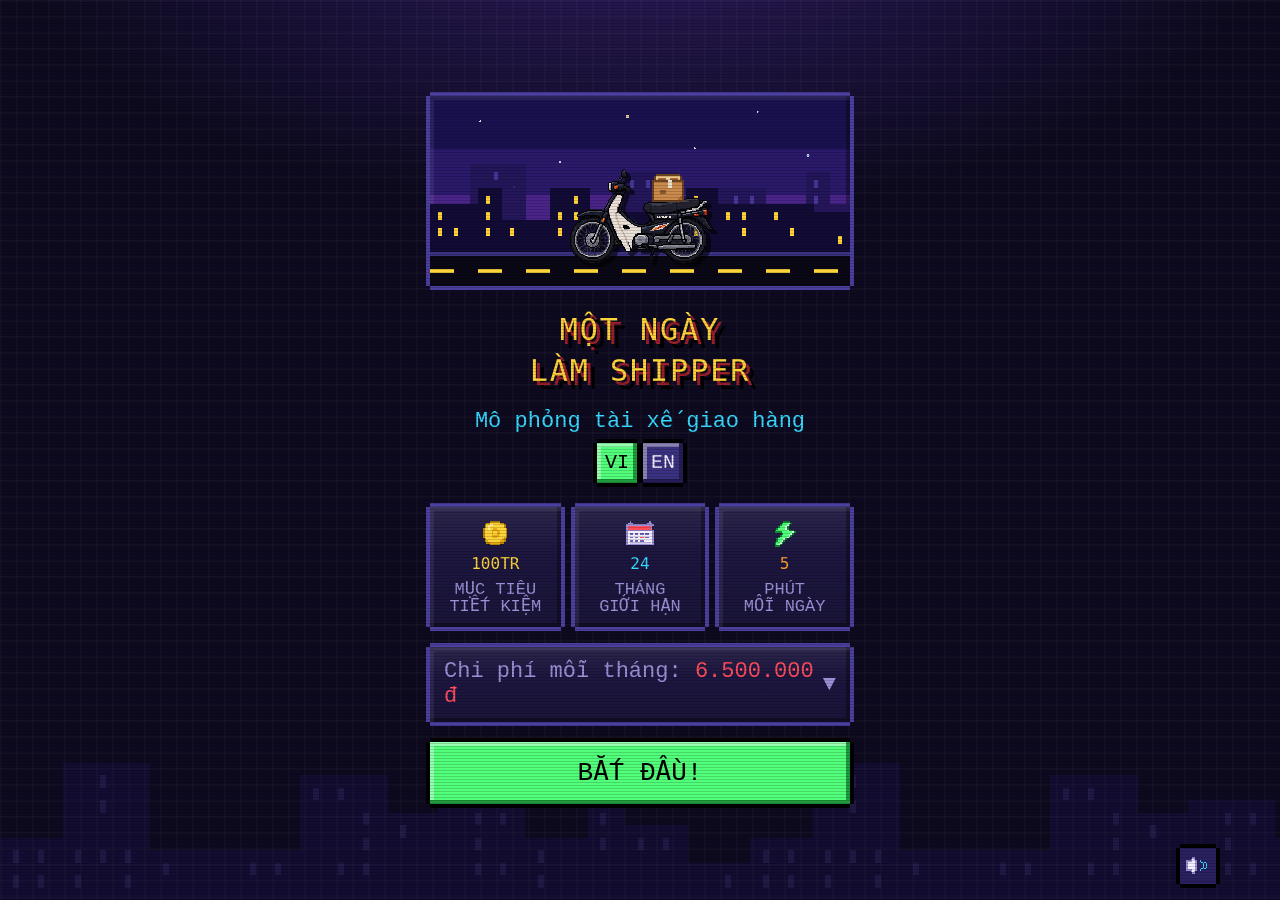
==== commit 600729c3: "Rename to 'Một ngày làm shipper' / 'Shipper Simulator', drop 'Be' branding, add English language Co-" ====
--- a/index.html
+++ b/index.html
@@ -7,7 +7,7 @@
 <link rel="manifest" href="manifest.webmanifest">
 <link rel="icon" href="src/icon-192.png">
 <link rel="preload" href="src/fonts/vt323-latin-400-normal.woff2" as="font" type="font/woff2" crossorigin>
-<title>Be The Driver</title>
+<title>Một ngày làm shipper</title>
 <style>
 html{color-scheme:dark}
 /* Fonts bundled with the game (SIL Open Font License, see src/fonts/LICENSE-*.txt).. */
@@ -546,11 +546,8 @@
 .offer.delivering .nm{color:var(--cy)}
 .offer.delivering .er{color:var(--gold)}
 .offer.delivering .co span{font-family:var(--f-px);font-size:15px;color:var(--gr)}
-.dl-track{position:relative;display:block;width:100%;height:30px;margin-top:8px;background:#0a0814;border-top:3px solid #3a3180;border-bottom:3px solid #3a3180}
-.dl-track::before{content:'';position:absolute;left:0;right:26px;top:12px;height:4px;background:repeating-linear-gradient(90deg,#5a4fb0 0 10px,transparent 10px 20px)}
-.dl-bar{position:absolute;left:0;top:0;bottom:0;display:block;background:linear-gradient(90deg,transparent,rgba(255,212,59,.45));box-shadow:inset 0 -3px 0 var(--gold);transition:width .1s linear;max-width:calc(100% - 26px)}
-.dl-bike{position:absolute;right:-18px;bottom:0;height:30px;width:auto;transform:scaleX(-1);animation:bob .4s steps(2) infinite;filter:drop-shadow(2px 2px 0 #000)}
-.dl-flag{position:absolute;right:2px;top:2px;line-height:0;animation:bob 1s steps(2) infinite}
+.dl-track{position:relative;display:block;width:100%;height:14px;margin-top:8px;background:#0a0814;border:3px solid #3a3180}
+.dl-bar{position:absolute;left:0;top:0;bottom:0;display:block;background:var(--gold);transition:width .1s linear}
 .offer:disabled{filter:grayscale(.5) brightness(.62)}
 .of-ic{align-items:center;justify-content:center;padding:6px;background:rgba(0,0,0,.28);box-shadow:inset 0 0 0 3px rgba(0,0,0,.4)}
 .pips{display:inline-flex;gap:3px;margin-left:6px;vertical-align:1px}
@@ -582,6 +579,9 @@
 .bj-res{text-align:center;font-size:26px;margin-bottom:8px}.bj-res.gr{color:var(--gr)}.bj-res.red{color:var(--red)}.bj-res.gold{color:var(--gold)}
 .bj-warn{color:var(--or);text-align:center;margin:8px 0}
 .bj-chips{display:grid;grid-template-columns:repeat(3,1fr);gap:10px;margin:8px 0}
+
+.lang-sw{display:inline-flex;gap:6px}
+.logo .lang-sw{margin-top:8px}
 </style>
 </head>
 <body>
@@ -592,7 +592,7 @@
 <canvas id="fx" aria-hidden="true"></canvas>
 <div id="pause-ov" class="overlay" hidden></div>
 <script>
-const BUILD='ba224c95c9';   // content hash filled in by build.py; shown in the sound settings so a stale cached copy is easy to spot
+const BUILD='f66d0c18db';   // content hash filled in by build.py; shown in the sound settings so a stale cached copy is easy to spot
 // ===== GAME CLOCK: one loop drives every timer in the game =====
 // All game timing (day clock, deliveries, animations, delays) runs on this clock, so pausing is a single switch:
 // while GT.paused the clock does not advance and nothing scheduled with every()/after() fires.
@@ -619,6 +619,28 @@
   GT.paused=!!p;GT.last=Date.now();
   document.body.classList.toggle('paused',!!p);
   document.querySelectorAll('svg').forEach(s=>{try{p?s.pauseAnimations():s.unpauseAnimations()}catch(e){}});
+}
+
+// ===== LANGUAGE =====
+// Two languages: Vietnamese (default) and English. Texts are written as T('tiếng Việt','English') and picked once at load time,
+// so changing language reloads the page; a running game is saved first and resumed automatically.
+const LANG=(()=>{try{return localStorage.getItem('btd_lang')==='en'?'en':'vi'}catch(e){return'vi'}})();
+const EN=LANG==='en';
+function T(vi,en){return EN?en:vi}
+const NUM_LOCALE=EN?'en-US':'vi-VN';
+document.documentElement.lang=LANG;
+document.title=T('Một ngày làm shipper','Shipper Simulator');
+function setLang(l){
+  if(l===LANG)return;
+  if(typeof DLV!=='undefined'&&DLV){toast(T('ĐỢI GIAO XONG ĐƠN RỒI ĐỔI NGÔN NGỮ','FINISH THE CURRENT ORDER FIRST'),'warn');return}
+  try{
+    if(g&&g.phase==='game'){persistNow();sessionStorage.setItem('btd_resume','1')}
+    localStorage.setItem('btd_lang',l);
+  }catch(e){}
+  location.reload();
+}
+function langBtns(){
+  return`<span class="lang-sw" role="group" aria-label="Language"><button class="btn sm ${EN?'b-dim':'b-gr'}" onclick="setLang('vi')" aria-pressed="${!EN}">VI</button><button class="btn sm ${EN?'b-gr':'b-dim'}" onclick="setLang('en')" aria-pressed="${EN}">EN</button></span>`;
 }
 
 const BIKE="[data-uri]";
@@ -1204,11 +1226,11 @@
 function starsHTML(avg,size){
   const n=Math.round(avg);let h='';
   for(let i=1;i<=5;i++)h+=ic(i<=n?'star':'starOff',size||16);
-  return`<span class="stars" role="img" aria-label="${avg.toFixed(1)} trên 5 sao">${h}</span>`;
+  return`<span class="stars" role="img" aria-label="${T(`${avg.toFixed(1)} trên 5 sao`,`${avg.toFixed(1)} out of 5 stars`)}">${h}</span>`;
 }
 function starsFixed(n,size){
   let h='';for(let i=1;i<=5;i++)h+=ic(i<=n?'star':'starOff',size||16);
-  return`<span class="stars" role="img" aria-label="${n} trên 5 sao">${h}</span>`;
+  return`<span class="stars" role="img" aria-label="${T(`${n} trên 5 sao`,`${n} out of 5 stars`)}">${h}</span>`;
 }
 
 // 12x12 driver portrait. h/H helmet, s skin, e eyes, m mouth, j/J jacket, o outline
@@ -1264,9 +1286,9 @@
   {n:'Game 8-Bit On',src:"src/track3.mp3"},
   {n:'I Love My 8-Bit Game Console',src:"src/track4.mp3"},
 ];
-const AUD={on:true,vol:.5,track:0,el:null,key:null,fade:null};
-try{const a=JSON.parse(localStorage.getItem('btd_audio')||'null');if(a){AUD.on=a.on!==false;AUD.vol=Math.min(1,Math.max(0,Number.isFinite(a.vol)?a.vol:.5));AUD.track=Number.isInteger(a.track)&&a.track>=0&&a.track<TRACKS.length?a.track:0}}catch(e){}
-function audSave(){try{localStorage.setItem('btd_audio',JSON.stringify({on:AUD.on,vol:AUD.vol,track:AUD.track}))}catch(e){}}
+const AUD={on:true,vol:.5,track:0,el:null,key:null,fade:null,sfx:true,sfxVol:.5};
+try{const a=JSON.parse(localStorage.getItem('btd_audio')||'null');if(a){AUD.on=a.on!==false;AUD.vol=Math.min(1,Math.max(0,Number.isFinite(a.vol)?a.vol:.5));AUD.track=Number.isInteger(a.track)&&a.track>=0&&a.track<TRACKS.length?a.track:0;AUD.sfx=a.sfx!==false;AUD.sfxVol=Math.min(1,Math.max(0,Number.isFinite(a.sfxVol)?a.sfxVol:AUD.vol))}}catch(e){}
+function audSave(){try{localStorage.setItem('btd_audio',JSON.stringify({on:AUD.on,vol:AUD.vol,track:AUD.track,sfx:AUD.sfx,sfxVol:AUD.sfxVol}))}catch(e){}}
 // What should be playing for the current screen: one fixed loop on the start screen, the playlist during a run, nothing after it ends.
 function musicTarget(){
   if(!AUD.on||document.visibilityState==='hidden')return null;
@@ -1299,6 +1321,41 @@
 ['pointerdown','keydown','touchstart'].forEach(ev=>document.addEventListener(ev,()=>{if(musicTarget()&&(!AUD.el||AUD.el.paused))musicSync()},{passive:true}));
 document.addEventListener('visibilitychange',musicSync);
 
+// ---- sound effects: tiny synthesized beeps (no files), follow the volume slider and their own switch
+let _ac=null;
+const SFX={
+  coin:[[988,.07,'square'],[1319,.16,'square',.07]],
+  buy:[[523,.07,'square'],[659,.07,'square',.07],[784,.14,'square',.14]],
+  bad:[[196,.14,'sawtooth'],[147,.22,'sawtooth',.12]],
+  card:[[1800,.03,'triangle'],[1200,.04,'triangle',.03]],
+  win:[[523,.1,'square'],[659,.1,'square',.1],[784,.1,'square',.2],[1047,.3,'square',.3]],
+  lose:[[392,.15,'triangle'],[330,.15,'triangle',.15],[262,.4,'triangle',.3]],
+  push:[[440,.08,'triangle'],[440,.08,'triangle',.1]],
+  day:[[659,.1,'triangle'],[523,.1,'triangle',.1],[392,.25,'triangle',.2]],
+  tick:[[660,.025,'square']]
+};
+function sfx(n){
+  if(!AUD.sfx||AUD.sfxVol<=0||!SFX[n])return;
+  try{
+    _ac=_ac||new (window.AudioContext||window.webkitAudioContext)();
+    if(_ac.state==='suspended')_ac.resume();
+    const t0=_ac.currentTime,base=n==='tick'?.05:.16;
+    SFX[n].forEach(([f,d,w,at=0])=>{
+      const o=_ac.createOscillator(),v=_ac.createGain();
+      o.type=w;o.frequency.value=f;
+      v.gain.setValueAtTime(base*AUD.sfxVol,t0+at);v.gain.exponentialRampToValueAtTime(.0001,t0+at+d);
+      o.connect(v);v.connect(_ac.destination);o.start(t0+at);o.stop(t0+at+d+.02);
+    });
+  }catch(e){}
+}
+document.addEventListener('pointerdown',e=>{const b=e.target.closest&&e.target.closest('button');if(b&&!b.disabled)sfx('tick')},{passive:true});
+function setSfxVolume(v){
+  AUD.sfxVol=Math.min(1,Math.max(0,(parseInt(v)||0)/100));audSave();
+  const l=document.getElementById('sfx-lbl');if(l)l.textContent=Math.round(AUD.sfxVol*100)+'%';
+}
+function sfxPreview(){sfx('coin')}   // played when the slider is released, so the new level can be heard
+function toggleSfx(){AUD.sfx=!AUD.sfx;audSave();if(AUD.sfx)sfx('coin');render()}
+
 function openSettings(){if(modal&&modal.type!=='settings'&&modal.type!=='pause')return;const fp=modal&&modal.type==='pause';modal={type:'settings',from:fp?'pause':null};render()}
 function closeSettings(){if(modal&&modal.type==='settings'){modal=modal.from==='pause'?{type:'pause'}:null;render()}}
 function toggleMusic(){AUD.on=!AUD.on;audSave();musicSync();render()}
@@ -1318,30 +1375,30 @@
   const b=document.getElementById('snd-btn');if(!b||!g)return;
   const show=true;   // always visible
   b.hidden=!show;
-  b.innerHTML=ic(AUD.on&&AUD.vol>0?'sound':'mute',24);
-  b.setAttribute('aria-label','Cài đặt âm thanh');
+  b.innerHTML=ic((AUD.on&&AUD.vol>0)||(AUD.sfx&&AUD.sfxVol>0)?'sound':'mute',24);
+  b.setAttribute('aria-label',T('Cài đặt âm thanh','Sound settings'));
   pauseBtnSync();
 }
 
 // ===== DRIVER PROFILE + CUSTOMER REVIEWS =====
 const HOBBIES=[
-  {id:'nhac',t:'Nghe nhạc'},{id:'bongda',t:'Bóng đá'},{id:'game',t:'Chơi game'},{id:'cafe',t:'Cà phê'},
-  {id:'nau',t:'Nấu ăn'},{id:'phim',t:'Xem phim'},{id:'dulich',t:'Du lịch'},{id:'sach',t:'Đọc sách'},
-  {id:'cauca',t:'Câu cá'},{id:'thucung',t:'Thú cưng'},
+  {id:'nhac',t:T('Nghe nhạc','Music')},{id:'bongda',t:T('Bóng đá','Football')},{id:'game',t:T('Chơi game','Gaming')},{id:'cafe',t:T('Cà phê','Coffee')},
+  {id:'nau',t:T('Nấu ăn','Cooking')},{id:'phim',t:T('Xem phim','Movies')},{id:'dulich',t:T('Du lịch','Travel')},{id:'sach',t:T('Đọc sách','Reading')},
+  {id:'cauca',t:T('Câu cá','Fishing')},{id:'thucung',t:T('Thú cưng','Pets')},
 ];
 const HOBBY_LINE={
-  nhac:'Anh shipper nghe nhạc hay phết, giao hàng lại còn nhanh.',
-  bongda:'Tài xế bàn bóng đá vui lắm, đơn đến cực nhanh.',
-  game:'Shipper này tay lái chắc như chơi game, né kẹt xe giỏi thật.',
-  cafe:'Giao đúng giờ như ly cà phê pha chuẩn vị.',
-  nau:'Giữ đồ ăn cẩn thận như người biết nấu ăn, mở ra còn nóng.',
-  phim:'Shipper vui tính, kể chuyện phim nghe cuốn lắm.',
-  dulich:'Rành đường như đi du lịch khắp phố, tới nơi rất nhanh.',
-  sach:'Tài xế lịch sự, nhẹ nhàng, giao hàng gọn gàng.',
-  cauca:'Kiên nhẫn như người câu cá, đứng chờ mình xuống lấy rất lịch sự.',
-  thucung:'Con chó nhà mình còn quý bạn shipper này luôn.',
+  nhac: T('Anh shipper nghe nhạc hay phết, giao hàng lại còn nhanh.','The driver has great taste in music, and delivers fast too.'),
+  bongda: T('Tài xế bàn bóng đá vui lắm, đơn đến cực nhanh.','Fun driver to talk football with, and the order came super fast.'),
+  game: T('Shipper này tay lái chắc như chơi game, né kẹt xe giỏi thật.','This rider handles the bike like a gamer, dodging traffic like a pro.'),
+  cafe: T('Giao đúng giờ như ly cà phê pha chuẩn vị.','Delivered right on time, like a perfectly brewed coffee.'),
+  nau: T('Giữ đồ ăn cẩn thận như người biết nấu ăn, mở ra còn nóng.','Handled the food like someone who cooks, still hot when I opened it.'),
+  phim: T('Shipper vui tính, kể chuyện phim nghe cuốn lắm.','Funny rider, his movie stories were great to listen to.'),
+  dulich: T('Rành đường như đi du lịch khắp phố, tới nơi rất nhanh.','Knows the streets like a seasoned traveler, arrived really fast.'),
+  sach: T('Tài xế lịch sự, nhẹ nhàng, giao hàng gọn gàng.','Polite, gentle driver, and the delivery was neat and tidy.'),
+  cauca: T('Kiên nhẫn như người câu cá, đứng chờ mình xuống lấy rất lịch sự.','Patient like an angler, waited politely for me to come down.'),
+  thucung: T('Con chó nhà mình còn quý bạn shipper này luôn.','Even my dog likes this rider.'),
 };
-const TPL={
+const TPL_VI={
   5:['Giao rất nhanh, {j} còn nguyên vẹn. Năm sao!','{name} thân thiện, giao đúng hẹn. Sẽ đặt lại.','{J} đến sớm hơn dự kiến, đóng gói cẩn thận.','Quá tuyệt vời, shipper nhiệt tình và lịch sự.','Nhanh gọn, không có gì để chê. Cảm ơn bạn!','Giao tận tay, nói chuyện dễ thương. Đánh giá cao.',
     'Vừa đặt xong đã thấy tới, nhanh hơn mình nghĩ nhiều.','{J} còn nguyên, shipper còn chào hỏi rất lễ phép.','Đường đông mà vẫn giao đúng giờ, quá đỉnh.','Shipper gọi trước khi tới, rất chuyên nghiệp.','Năm sao không cần suy nghĩ, lần sau lại gọi bạn này.','{J} được bọc cẩn thận, không sót món nào.','Lịch sự, nhanh nhẹn, giao tới tận cửa luôn.','Dịch vụ tốt, mình sẽ giới thiệu cho bạn bè.','Trời nóng mà bạn vẫn niềm nở, cảm ơn nhiều nhé.','App báo 15 phút mà 10 phút đã tới, cực kỳ nhanh.','Cảm ơn {name} nhiều, {j} đến đúng lúc mình đang cần.','Chạy xe chắc tay, hàng không bị xô lệch gì cả.'],
   4:['Giao khá nhanh, {j} ổn. Chỉ hơi trễ một chút.','Tài xế lịch sự, {j} đầy đủ. Bốn sao nhé.','Ổn áp, lần sau mình vẫn chọn bạn này.','Giao đúng gần giờ hẹn, {j} không sao cả.',
@@ -1353,11 +1410,13 @@
   1:['Quá trễ, {j} nguội ngắt và bị hư. Không hài lòng.','Chờ rất lâu, tài xế không báo gì cả. Một sao.','{J} bị thiếu và hỏng, mình sẽ khiếu nại.',
     'Tệ, một tiếng mới tới, mất hết thiện cảm.','{J} nát bét, không thể dùng được.','Gọi không bắt máy, tới nơi thì hàng hư. Một sao.','Thất vọng hoàn toàn, sẽ không đặt lại.','Giao sai chỗ, trễ hơn nửa tiếng. Rất tệ.'],
 };
-const CUSTOMERS=['Chị Lan','Anh Minh','Cô Hạnh','Bạn Tú','Bé Na','Anh Đạt','Chị Mai','Chú Hùng','Bạn Linh','Anh Phúc','Chị Thảo','Bạn Khoa','Cô Ngọc','Anh Long'];
+const TPL_EN={5:['Super fast, the {j} arrived intact. Five stars!','{name} was friendly and on time. Will order again.','The {J} came earlier than expected, carefully packed.','Awesome, the rider was enthusiastic and polite.','Quick and neat, nothing to complain about. Thank you!','Handed it to me in person, lovely to talk to. Highly recommend.','It arrived right after I ordered, way faster than I expected.','The {J} was intact, and the rider greeted me so politely.','Busy streets and still on time, amazing.','The rider called before arriving, very professional.','Five stars, no hesitation, I\'ll book this rider again.','The {J} was wrapped carefully, nothing missing.','Polite, quick, brought it right to my door.','Great service, I\'ll recommend it to friends.','Hot weather and still so friendly, thanks a lot.','The app said 15 minutes but it came in 10, super fast.','Thanks so much {name}, the {j} came right when I needed it.','Steady rider, nothing got knocked around.'],4:['Pretty fast, the {j} was fine. Just a little late.','Polite driver, the {j} was complete. Four stars.','Solid, I\'d pick this rider again.','Arrived close to the promised time, the {j} was fine.','Pretty good, just a few extra minutes of waiting.','The {J} was fine, rider was courteous. One star off for being slightly late.','Satisfied, a bit faster and it would be perfect.','Complete order, good attitude, just circled around a bit looking for the place.','Okay, the rider is likeable.','The {J} came a bit late but the rider apologized sincerely.','Good overall, will order again if needed.','Packed fine, just a slight dent in one corner.'],3:['Okay, the {j} came a little later than expected.','Average, not bad but nothing special.','Took a while, but the {j} was intact.','Fine, hoping for faster next time.','Almost 15 minutes late, but the {j} was fine.','Nothing special, it got delivered and that\'s it.','A bit nerve-wracking to wait, but the rider was fairly polite.','Three stars, slower than the app said.','The {J} arrived a bit cold, the rider was courteous though.','Acceptable, speed needs improving.'],2:['Waited a long time, the {j} wasn\'t the same as when it left.','Quite late, I had to call twice.','A bit disappointed, the {j} was dented and late.','Too late, the {j} was cold by the time it arrived.','The rider got lost, I had to go to the end of the alley to meet them.','Some of the {j} spilled, and it was slow too.','Not what I expected, I\'ll probably pick someone else next time.','Waited over half an hour, and the attitude wasn\'t very cheerful.'],1:['Way too late, the {j} was stone cold and damaged. Not satisfied.','Waited forever, the driver never told me anything. One star.','The {J} was missing and broken, I\'ll file a complaint.','Terrible, took an hour, lost all goodwill.','The {J} was destroyed, completely unusable.','Didn\'t pick up my calls, and the goods were ruined when they arrived. One star.','Totally disappointed, won\'t order again.','Wrong location, over half an hour late. Very bad.']};
+const TPL={};for(const k in TPL_VI)TPL[k]=TPL_VI[k].map((v,i)=>T(v,TPL_EN[k][i]));
+const CUSTOMERS=[T('Chị Lan','Ms. Lan'),T('Anh Minh','Mr. Minh'),T('Cô Hạnh','Mrs. Hanh'),T('Bạn Tú','Tu'),T('Bé Na','Little Na'),T('Anh Đạt','Mr. Dat'),T('Chị Mai','Ms. Mai'),T('Chú Hùng','Uncle Hung'),T('Bạn Linh','Linh'),T('Anh Phúc','Mr. Phuc'),T('Chị Thảo','Ms. Thao'),T('Bạn Khoa','Khoa'),T('Cô Ngọc','Aunt Ngoc'),T('Anh Long','Mr. Long')];
 
 function esc(s){return String(s).replace(/[&<>"']/g,c=>({'&':'&amp;','<':'&lt;','>':'&gt;','"':'&quot;',"'":'&#39;'}[c]))}
 function defProfile(){return{name:'',hobbies:[],hobbyText:'',helmet:HELMETS[0],reviewsOn:true}}
-function pname(){return(g.profile&&g.profile.name.trim())||'Tài xế'}
+function pname(){return(g.profile&&g.profile.name.trim())||T('Tài xế','Driver')}
 function hobbyList(){
   const p=g.profile;const l=p.hobbies.map(id=>(HOBBIES.find(h=>h.id===id)||{}).t).filter(Boolean);
   if(p.hobbyText.trim())l.push(p.hobbyText.trim());return l;
@@ -1385,7 +1444,7 @@
   const hl=g.profile.hobbies.map(id=>HOBBY_LINE[id]).filter(Boolean);
   if(stars>=4&&hl.length&&Math.random()<.45)return hl[rnd(0,hl.length-1)];
   const t=pool[rnd(0,pool.length-1)];
-  return t.replace(/\{name\}/g,g.profile.name.trim()?'Tài xế '+pname():'Tài xế').replace(/\{J\}/g,food?'Đồ ăn':'Hàng').replace(/\{j\}/g,food?'đồ ăn':'hàng');
+  return t.replace(/\{name\}/g,g.profile.name.trim()?T('Tài xế ','Driver ')+pname():T('Tài xế','Driver')).replace(/\{J\}/g,food?T('Đồ ăn','Food'):T('Hàng','Goods')).replace(/\{j\}/g,food?T('đồ ăn','food'):T('hàng','goods'));
 }
 
 // ---- Claude-written reviews (only where the page can ask Claude) ----
@@ -1396,12 +1455,16 @@
   return _sample;
 }
 function aiPrompt(r,ctx){
-  const ds=['giao rất trễ, hàng bị hỏng hoặc thiếu','giao hơi trễ','giao nhanh, hàng nguyên vẹn'][ctx.ok];
+  const ds=T(['giao rất trễ, hàng bị hỏng hoặc thiếu','giao hơi trễ','giao nhanh, hàng nguyên vẹn'],['very late delivery, goods damaged or missing','slightly late delivery','fast delivery, goods intact'])[ctx.ok];
   const hb=hobbyList();
-  return`Bạn là một khách hàng Việt Nam vừa nhận ${ctx.job.id==='food'?'đơn đồ ăn':'đơn hàng'} từ tài xế Be${g.profile.name.trim()?` tên ${pname()}`:''}${hb.length?` (sở thích của tài xế: ${hb.join(', ')})`:''}.
+  return T(`Bạn là một khách hàng Việt Nam vừa nhận ${ctx.job.id==='food'?'đơn đồ ăn':'đơn hàng'} từ tài xế${g.profile.name.trim()?` tên ${pname()}`:''}${hb.length?` (sở thích của tài xế: ${hb.join(', ')})`:''}.
 Tình hình lần giao này: ${ds}${g.rainToday?', trời đang mưa':''}${g.vehicleHp<40?', xe của tài xế trông đã cũ hỏng':''}.
 Bạn đã chấm ${r.stars}/5 sao.
-Viết đúng một câu đánh giá bằng tiếng Việt, tối đa 110 ký tự, giọng tự nhiên như người thật, hợp với số sao đã chấm. Có thể nhắc nhẹ đến sở thích của tài xế nếu hợp. Không emoji, không ngoặc kép. Chỉ trả về câu đánh giá.`;
+Viết đúng một câu đánh giá bằng tiếng Việt, tối đa 110 ký tự, giọng tự nhiên như người thật, hợp với số sao đã chấm. Có thể nhắc nhẹ đến sở thích của tài xế nếu hợp. Không emoji, không ngoặc kép. Chỉ trả về câu đánh giá.`,
+`You are a customer in Vietnam who just received ${ctx.job.id==='food'?'a food order':'an order'} from a driver${g.profile.name.trim()?` named ${pname()}`:''}${hb.length?` (the driver's hobbies: ${hb.join(', ')})`:''}.
+How this delivery went: ${ds}${g.rainToday?', it was raining':''}${g.vehicleHp<40?', the driver\'s bike looked old and worn':''}.
+You gave ${r.stars}/5 stars.
+Write exactly one review sentence in English, at most 110 characters, in a natural voice like a real person, matching the star rating. You may lightly mention the driver's hobbies if it fits. No emoji, no quotation marks. Return only the review sentence.`);
 }
 async function askClaudeReview(r,ctx,onDone){
   if(_aiInflight||Date.now()<_aiBusyUntil)return;
@@ -1414,7 +1477,7 @@
     if(t&&t.length<=160){r.text=t;r.ai=true;save();onDone&&onDone(r)}
   }catch(e){
     const code=e&&e.code;
-    if(code==='not_granted'){_aiBusyUntil=Infinity;toast('KHÔNG BẬT ĐƯỢC ĐÁNH GIÁ MỚI — DÙNG ĐÁNH GIÁ CÓ SẴN','warn')}
+    if(code==='not_granted'){_aiBusyUntil=Infinity;toast(T('KHÔNG BẬT ĐƯỢC ĐÁNH GIÁ MỚI — DÙNG ĐÁNH GIÁ CÓ SẴN','CAN\'T GENERATE NEW REVIEWS — USING BUILT-IN ONES'),'warn')}
     else if(code==='rate_limited')_aiBusyUntil=Date.now()+60000;
   }finally{clearTimeout(to);_aiInflight=false}
 }
@@ -1437,7 +1500,7 @@
 function setHobbyText(v){g.profile.hobbyText=String(v).slice(0,24);save()}
 function toggleHobby(id){
   const a=g.profile.hobbies,i=a.indexOf(id);
-  if(i>=0)a.splice(i,1);else if(a.length<3)a.push(id);else{toast('CHỌN TỐI ĐA 3 SỞ THÍCH','warn');return}
+  if(i>=0)a.splice(i,1);else if(a.length<3)a.push(id);else{toast(T('CHỌN TỐI ĐA 3 SỞ THÍCH','PICK UP TO 3 HOBBIES'),'warn');return}
   save();render();
 }
 function setHelmet(i){g.profile.helmet=HELMETS[i];save();render()}
@@ -1451,46 +1514,46 @@
   payScale:.55,comboChance:.18,comboPay:1.75,comboTime:1.6,comboCost:1.5,
   dailyInterest:0.002,
   monthly:[
-    {n:'Thuê phòng trọ',c:25e5},{n:'Điện nước',c:4e5},{n:'Ăn uống',c:15e5},
-    {n:'Điện thoại',c:2e5},{n:'Bảo hiểm xe',c:3e5},{n:'Trả góp xe',c:16e5},
+    {n:T('Thuê phòng trọ','Room rent'),c:25e5},{n:T('Điện nước','Utilities'),c:4e5},{n:T('Ăn uống','Food'),c:15e5},
+    {n:T('Điện thoại','Phone'),c:2e5},{n:T('Bảo hiểm xe','Bike insurance'),c:3e5},{n:T('Trả góp xe','Bike installment'),c:16e5},
   ],
   jobs:{
-    food:{id:'food',icon:'bowl',name:'ĐỒ ĂN',earn:'16k-33k',sta:15,fuel:5,min:3e4,max:6e4},
-    goods:{id:'goods',icon:'box',name:'HÀNG HÓA',earn:'33k-72k',sta:20,fuel:9,min:6e4,max:13e4},
+    food:{id:'food',icon:'bowl',name:T('ĐỒ ĂN','FOOD'),earn:'16k-33k',sta:15,fuel:5,min:3e4,max:6e4},
+    goods:{id:'goods',icon:'box',name:T('HÀNG HÓA','GOODS'),earn:'33k-72k',sta:20,fuel:9,min:6e4,max:13e4},
   },
 };
 const BILLS=C.monthly.reduce((s,b)=>s+b.c,0);
 
 // ===== UPGRADES =====
 const UPGS=[
-  {id:'gps',   name:'GPS thông minh',    icon:'flag',  cost:12e5,desc:'-50% kẹt xe & hủy đơn. Phí 150K/tháng',cat:'Phụ tùng',fee:15e4},
-  {id:'insure',name:'Bảo hiểm mở rộng',  icon:'bank',  cost:2e6, desc:'-60% chi phí tai nạn. Phí 300K/tháng',cat:'Phụ tùng',fee:3e5},
-  {id:'heat',  name:'Túi giữ nhiệt',     icon:'bowl',  cost:8e5, desc:'Đồ ăn +25%, hàng hóa -10% (chọn 1 trong 2 túi)',cat:'Túi giao hàng',grp:'bag'},
-  {id:'crate', name:'Thùng hàng lớn',    icon:'box',   cost:12e5,desc:'Hàng hóa +20%, đồ ăn -10% (chọn 1 trong 2 túi)',cat:'Túi giao hàng',grp:'bag'},
-  {id:'eco',   name:'Động cơ tiết kiệm', icon:'fuel',  cost:2e6, desc:'Xăng -35%, giao chậm hơn 30% (chọn 1 trong 2 động cơ)',cat:'Động cơ',grp:'eng'},
-  {id:'turbo', name:'Động cơ mạnh',      icon:'bolt',  cost:5e6, desc:'Thể lực -20%, giao nhanh hơn 25%, xăng +25% (chọn 1 trong 2 động cơ)',cat:'Động cơ',grp:'eng'},
-  {id:'tire2', name:'Lốp chống thủng',   icon:'gear',  cost:3e6, desc:'Tai nạn làm mất ít độ bền hơn 40%',cat:'Mở khóa 25TR',req:25e6},
-  {id:'prio',  name:'Ứng dụng ưu tiên',  icon:'star',  cost:6e6, desc:'Thấy 4 đơn mỗi lượt, nhiều đơn gấp hơn',cat:'Mở khóa 50TR',req:5e7},
-  {id:'vip',   name:'Thẻ đối tác vàng',  icon:'trophy',cost:1e7, desc:'+15% thu nhập mọi đơn',cat:'Mở khóa 75TR',req:75e6},
-  {id:'fix_s', name:'Sửa chữa nhẹ',      icon:'wrench',cost:5e5, desc:'+30% độ bền xe',cat:'Sửa xe',rep:true},
-  {id:'fix_f', name:'Đại tu toàn diện',  icon:'gear',  cost:2e6, desc:'Phục hồi độ bền xe 100%',cat:'Sửa xe',rep:true},
+  {id:'gps',   name:T('GPS thông minh','Smart GPS'),    icon:'flag',  cost:12e5,desc:T('-50% kẹt xe & hủy đơn. Phí 150K/tháng','-50% traffic jams & cancelled orders. Fee 150K/month'),cat:T('Phụ tùng','Parts'),fee:15e4},
+  {id:'insure',name:T('Bảo hiểm mở rộng','Extended insurance'),  icon:'bank',  cost:2e6, desc:T('-60% chi phí tai nạn. Phí 300K/tháng','-60% accident costs. Fee 300K/month'),cat:T('Phụ tùng','Parts'),fee:3e5},
+  {id:'heat',  name:T('Túi giữ nhiệt','Insulated bag'),     icon:'bowl',  cost:8e5, desc:T('Đồ ăn +25%, hàng hóa -10% (chọn 1 trong 2 túi)','Food +25%, goods -10% (pick 1 of 2 bags)'),cat:T('Túi giao hàng','Delivery bags'),grp:'bag'},
+  {id:'crate', name:T('Thùng hàng lớn','Large cargo box'),    icon:'box',   cost:12e5,desc:T('Hàng hóa +20%, đồ ăn -10% (chọn 1 trong 2 túi)','Goods +20%, food -10% (pick 1 of 2 bags)'),cat:T('Túi giao hàng','Delivery bags'),grp:'bag'},
+  {id:'eco',   name:T('Động cơ tiết kiệm','Eco engine'), icon:'fuel',  cost:2e6, desc:T('Xăng -35%, giao chậm hơn 30% (chọn 1 trong 2 động cơ)','Fuel -35%, deliveries 30% slower (pick 1 of 2 engines)'),cat:T('Động cơ','Engine'),grp:'eng'},
+  {id:'turbo', name:T('Động cơ mạnh','Power engine'),      icon:'bolt',  cost:5e6, desc:T('Thể lực -20%, giao nhanh hơn 25%, xăng +25% (chọn 1 trong 2 động cơ)','Stamina -20%, deliveries 25% faster, fuel +25% (pick 1 of 2 engines)'),cat:T('Động cơ','Engine'),grp:'eng'},
+  {id:'tire2', name:T('Lốp chống thủng','Puncture-proof tires'),   icon:'gear',  cost:3e6, desc:T('Tai nạn làm mất ít độ bền hơn 40%','Accidents cost 40% less durability'),cat:T('Mở khóa 25TR','Unlock 25M'),req:25e6},
+  {id:'prio',  name:T('Ứng dụng ưu tiên','Priority app'),  icon:'star',  cost:6e6, desc:T('Thấy 4 đơn mỗi lượt, nhiều đơn gấp hơn','See 4 orders per round, more rush orders'),cat:T('Mở khóa 50TR','Unlock 50M'),req:5e7},
+  {id:'vip',   name:T('Thẻ đối tác vàng','Gold partner card'),  icon:'trophy',cost:1e7, desc:T('+15% thu nhập mọi đơn','+15% earnings on every order'),cat:T('Mở khóa 75TR','Unlock 75M'),req:75e6},
+  {id:'fix_s', name:T('Sửa chữa nhẹ','Minor repair'),      icon:'wrench',cost:5e5, desc:T('+30% độ bền xe','+30% bike durability'),cat:T('Sửa xe','Bike repair'),rep:true},
+  {id:'fix_f', name:T('Đại tu toàn diện','Full overhaul'),  icon:'gear',  cost:2e6, desc:T('Phục hồi độ bền xe 100%','Restore bike durability to 100%'),cat:T('Sửa xe','Bike repair'),rep:true},
 ];
 const MS=[{at:25e6,reward:1e6},{at:5e7,reward:2e6},{at:75e6,reward:3e6}];   // savings milestones
-const DIST=[{n:'GẦN',earn:.65,sta:.75,fuel:.6,t:6},{n:'VỪA',earn:1,sta:1,fuel:1,t:10},{n:'XA',earn:1.4,sta:1.35,fuel:1.6,t:15}];   // t = base delivery seconds
-const DRIVE=[{n:'CHẬM',risk:.4,fuel:.85,t:1.3},{n:'THƯỜNG',risk:1,fuel:1,t:1},{n:'NHANH',risk:1.8,fuel:1.2,t:.75}];   // t = time multiplier
+const DIST=[{n:T('GẦN','NEAR'),earn:.65,sta:.75,fuel:.6,t:6},{n:T('VỪA','MID'),earn:1,sta:1,fuel:1,t:10},{n:T('XA','FAR'),earn:1.4,sta:1.35,fuel:1.6,t:15}];   // t = base delivery seconds
+const DRIVE=[{n:T('CHẬM','SLOW'),risk:.4,fuel:.85,t:1.3},{n:T('THƯỜNG','NORMAL'),risk:1,fuel:1,t:1},{n:T('NHANH','FAST'),risk:1.8,fuel:1.2,t:.75}];   // t = time multiplier
 
 
 // ===== EVENTS =====
 const EVTS=[
-  {id:'tip',ic:'coin',t:'good',p:.07,ti:'TIP THÊM!',fn:(e)=>{const r=rnd(4e4,2e5);return{cash:r,msg:`Khách vui tính, tip ${fm(r)}`}}},
-  {id:'vip',ic:'star',t:'good',p:.04,ti:'ĐƠN VIP!',fn:(e)=>{return{cash:e,msg:`VIP! Thù lao x2, thêm ${fm(e)}`}}},
-  {id:'bon',ic:'trophy',t:'good',p:.02,ti:'BE THƯỞNG!',fn:(e)=>{const r=rnd(3e5,1e6);return{cash:r,msg:`Be thưởng tài xế: +${fm(r)}`}}},
-  {id:'brk',ic:'wrench',t:'bad',p:.03,ti:'XE HỎNG!',fn:(e)=>{const r=rnd(25e4,85e4);return{cash:-r,hp:-20,msg:`Sửa xe khẩn: -${fm(r)}`}}},
-  {id:'fin',ic:'warn',t:'bad',p:.03,ti:'BỊ PHẠT!',fn:(e)=>{const r=rnd(12e4,36e4);return{cash:-r,msg:`CSGT phạt: -${fm(r)}`}}},
-  {id:'crs',ic:'warn',t:'bad',p:.02,ti:'VA CHẠM!',fn:(e)=>{const r=rnd(18e4,54e4);return{cash:-r,hp:-15,msg:`Bồi thường: -${fm(r)}`}}},
-  {id:'cnl',ic:'skull',t:'neu',p:.04,ti:'KHÁCH HỦY!',fn:(e)=>{return{cash:0,sta:-10,skip:true,msg:`Khách hủy sau khi đến!`}}},
-  {id:'jam',ic:'warn',t:'neu',p:.05,ti:'KẸT XE!',fn:(e)=>{return{cash:0,sta:-15,msg:`Kẹt xe kinh hoàng!`}}},
-  {id:'rain',ic:'cloud',t:'bad',p:.01,ti:'MƯA TO!',fn:(e)=>{return{cash:0,rain:true,msg:`Thu nhập giảm 40% hôm nay`}}},
+  {id:'tip',ic:'coin',t:'good',p:.07,ti:T('TIP THÊM!','EXTRA TIP!'),fn:(e)=>{const r=rnd(4e4,2e5);return{cash:r,msg:T(`Khách vui tính, tip ${fm(r)}`,`Friendly customer, tipped ${fm(r)}`)}}},
+  {id:'vip',ic:'star',t:'good',p:.04,ti:T('ĐƠN VIP!','VIP ORDER!'),fn:(e)=>{return{cash:e,msg:T(`VIP! Thù lao x2, thêm ${fm(e)}`,`VIP! Double pay, +${fm(e)}`)}}},
+  {id:'bon',ic:'trophy',t:'good',p:.02,ti:T('HỆ THỐNG THƯỞNG!','SYSTEM BONUS!'),fn:(e)=>{const r=rnd(3e5,1e6);return{cash:r,msg:T(`Hệ thống thưởng tài xế: +${fm(r)}`,`The system rewards the driver: +${fm(r)}`)}}},
+  {id:'brk',ic:'wrench',t:'bad',p:.03,ti:T('XE HỎNG!','BIKE BROKE!'),fn:(e)=>{const r=rnd(25e4,85e4);return{cash:-r,hp:-20,msg:T(`Sửa xe khẩn: -${fm(r)}`,`Emergency repair: -${fm(r)}`)}}},
+  {id:'fin',ic:'warn',t:'bad',p:.03,ti:T('BỊ PHẠT!','FINED!'),fn:(e)=>{const r=rnd(12e4,36e4);return{cash:-r,msg:T(`CSGT phạt: -${fm(r)}`,`Traffic police fine: -${fm(r)}`)}}},
+  {id:'crs',ic:'warn',t:'bad',p:.02,ti:T('VA CHẠM!','CRASH!'),fn:(e)=>{const r=rnd(18e4,54e4);return{cash:-r,hp:-15,msg:T(`Bồi thường: -${fm(r)}`,`Compensation: -${fm(r)}`)}}},
+  {id:'cnl',ic:'skull',t:'neu',p:.04,ti:T('KHÁCH HỦY!','CUSTOMER CANCELLED!'),fn:(e)=>{return{cash:0,sta:-10,skip:true,msg:T(`Khách hủy sau khi đến!`,`Customer cancelled after you arrived!`)}}},
+  {id:'jam',ic:'warn',t:'neu',p:.05,ti:T('KẸT XE!','TRAFFIC JAM!'),fn:(e)=>{return{cash:0,sta:-15,msg:T(`Kẹt xe kinh hoàng!`,`Terrible traffic jam!`)}}},
+  {id:'rain',ic:'cloud',t:'bad',p:.01,ti:T('MƯA TO!','HEAVY RAIN!'),fn:(e)=>{return{cash:0,rain:true,msg:T(`Thu nhập giảm 40% hôm nay`,`Earnings down 40% today`)}}},
 ];
 
 // ===== STATE =====
@@ -1503,7 +1566,7 @@
     stamina:100,fuel:100,vehicleHp:100,
     stars:5.0,
     dayTimeLeft:C.dayDuration,
-    dailyEarned:0,dailySpent:0,
+    dailyEarned:0,dailySpent:0,dOrders:0,dBest:0,dMishap:0,prevNet:0,
     earned:0,delivered:0,totalDelivered:0,
     upgrades:{},log:[],
     phase:'start',activeAnim:null,
@@ -1522,11 +1585,11 @@
   if(!n&&n!==0)return'—';
   const a=Math.abs(Math.round(n));
   const s=n<0?'-':'';
-  if(a>=1e6)return s+(a/1e6%1?((a/1e6).toFixed(1)):(a/1e6))+'TR';
+  if(a>=1e6)return s+(a/1e6%1?((a/1e6).toFixed(1)):(a/1e6))+T('TR','M');
   if(a>=1e3)return s+Math.round(a/1e3)+'K';
-  return s+a.toLocaleString('vi-VN');
-}
-function ff(n){return(n<0?'-':'')+Math.abs(Math.round(n)).toLocaleString('vi-VN')+' đ'}
+  return s+a.toLocaleString(NUM_LOCALE);
+}
+function ff(n){return(n<0?'-':'')+Math.abs(Math.round(n)).toLocaleString(NUM_LOCALE)+T(' đ',' VND')}
 function rnd(a,b){return Math.floor(Math.random()*(b-a+1))+a}
 function addLog(m,t='info'){g.log.unshift({m,t});if(g.log.length>20)g.log.pop()}
 function up(id){return !!(g.upgrades&&g.upgrades[id])}
@@ -1557,7 +1620,7 @@
   if(!canPersist())return;
   const fixed=repairState(g);if(fixed.length)console.warn('[btd] repaired state fields:',fixed.join(', '));   // never write a broken state
   try{localStorage.setItem('btd_v2',JSON.stringify(g));}
-  catch(e){if(!_saveWarned){_saveWarned=true;toast('KHÔNG LƯU ĐƯỢC TIẾN TRÌNH TRÊN TRÌNH DUYỆT NÀY','warn');}}
+  catch(e){if(!_saveWarned){_saveWarned=true;toast(T('KHÔNG LƯU ĐƯỢC TIẾN TRÌNH TRÊN TRÌNH DUYỆT NÀY','CAN\'T SAVE PROGRESS IN THIS BROWSER'),'warn');}}
 }
 function load(){try{const s=localStorage.getItem('btd_v2');return s?JSON.parse(s):null;}catch(e){return null}}
 function saneSave(s){
@@ -1574,7 +1637,7 @@
   g.month=clamp(g.month,1,C.maxMonths);g.day=clamp(g.day,1,C.daysPerMonth);
   g.dayTimeLeft=clamp(g.dayTimeLeft,1,C.dayDuration);
   g.cash=Math.round(g.cash);g.savings=Math.max(0,Math.round(g.savings));
-  ['dailyEarned','dailySpent','earned','delivered','totalDelivered'].forEach(k=>{g[k]=Number.isFinite(g[k])?g[k]:0});
+  ['dailyEarned','dailySpent','dOrders','dBest','dMishap','prevNet','earned','delivered','totalDelivered'].forEach(k=>{g[k]=Number.isFinite(g[k])?g[k]:0});
   g.rainToday=!!g.rainToday;
   const od=g.upgrades,nu={};   // older saves: map retired upgrades onto the new ones
   Object.keys(od).forEach(k=>{const u=UPGS.find(x=>x.id===k);if(u&&!u.rep&&od[k])nu[k]=true});
@@ -1626,16 +1689,16 @@
 function canDoOffer(o){const c=offerCost(o);return !isSick()&&g.stamina>=c.sta&&g.fuel>=c.fuel&&g.vehicleHp>0}
 function offerWhy(o){
   const c=offerCost(o);
-  if(isSick())return`đang ốm, còn nghỉ ${g.sickDays} ngày`;
-  if(g.vehicleHp<=0)return'xe hỏng, cần sửa ở mục Nâng cấp';
+  if(isSick())return T(`đang ốm, còn nghỉ ${g.sickDays} ngày`,`sick, ${g.sickDays} days of rest left`);
+  if(g.vehicleHp<=0)return T('xe hỏng, cần sửa ở mục Nâng cấp','bike broken, repair it in Upgrades');
   const lack=[];
-  if(g.fuel<c.fuel)lack.push(`xăng (cần ${c.fuel}%, còn ${g.fuel}%)`);
-  if(g.stamina<c.sta)lack.push(`thể lực (cần ${c.sta}, còn ${g.stamina})`);
-  return lack.length?'thiếu '+lack.join(' và '):'';
+  if(g.fuel<c.fuel)lack.push(T(`xăng (cần ${c.fuel}%, còn ${g.fuel}%)`,`fuel (need ${c.fuel}%, have ${g.fuel}%)`));
+  if(g.stamina<c.sta)lack.push(T(`thể lực (cần ${c.sta}, còn ${g.stamina})`,`stamina (need ${c.sta}, have ${g.stamina})`));
+  return lack.length?T('thiếu '+lack.join(' và '),'lacking '+lack.join(' and ')):'';
 }
 function refreshOffers(){
   if(modal||g.activeAnim||g.phase!=='game')return;
-  if(g.dayTimeLeft<=10){toast('KHÔNG ĐỦ THỜI GIAN ĐỂ ĐỔI ĐƠN','warn');return}
+  if(g.dayTimeLeft<=10){toast(T('KHÔNG ĐỦ THỜI GIAN ĐỂ ĐỔI ĐƠN','NOT ENOUGH TIME TO REFRESH ORDERS'),'warn');return}
   g.dayTimeLeft-=8;g.offers=genOffers();save();render();
 }
 function setDrive(i){
@@ -1668,9 +1731,9 @@
 const HOLD_MS=1500;   // how long a finished refuel / sleep screen stays before returning to the game
 // ===== ACTIONS =====
 function startGame(fresh){
-  if(!fresh){const s=load();if(saneSave(s)&&!['start','win','lose'].includes(s.phase)){restore(s);lifeResume();startDayTimer();render();toast('GAME CŨ ĐÃ TẢI!');return;}}
+  if(!fresh){const s=load();if(saneSave(s)&&!['start','win','lose'].includes(s.phase)){restore(s);lifeResume();startDayTimer();render();toast(T('GAME CŨ ĐÃ TẢI!','SAVED GAME LOADED!'));return;}}
   if(fresh){const old=load(),keep=(old&&old.profile)||g.profile;init();g.profile=Object.assign(defProfile(),keep);}   // every stat back to its starting value, driver profile kept
-  g.phase='game';addLog('Bắt đầu hành trình!','info');
+  g.phase='game';addLog(T('Bắt đầu hành trình!','Journey begins!'),'info');
   startDayTimer();save();render();   // save now so a reload cannot bring the old game back
 }
 
@@ -1678,7 +1741,7 @@
   if(modal||g.activeAnim||g.phase!=='game')return;
   const o=g.offers[i];if(!o)return;
   const c=offerCost(o);
-  if(!canDoOffer(o)){toast(g.vehicleHp<=0?'XE HỎNG QUÁ NẶNG!':g.fuel<c.fuel?'HẾT XĂNG!':'HẾT THỂ LỰC!','bad');return;}
+  if(!canDoOffer(o)){toast(g.vehicleHp<=0?T('XE HỎNG QUÁ NẶNG!','BIKE TOO DAMAGED!'):g.fuel<c.fuel?T('HẾT XĂNG!','OUT OF FUEL!'):T('HẾT THỂ LỰC!','OUT OF STAMINA!'),'bad');return;}
   g.stamina=Math.max(0,g.stamina-c.sta);
   g.fuel=Math.max(0,g.fuel-c.fuel);
   const earn=offerPay(o);
@@ -1689,7 +1752,7 @@
 
 function doRefuel(){
   if(modal||g.activeAnim||g.phase!=='game')return;
-  if(g.fuel>=fuelMax()-2){toast('BÌNH ĐÃ GẦN ĐẦY!');return;}
+  if(g.fuel>=fuelMax()-2){toast(T('BÌNH ĐÃ GẦN ĐẦY!','TANK IS ALMOST FULL!'));return;}
   modal={type:'refuel',target:g.fuel};   // shared modal state: the day clock pauses while it is open
   render();
 }
@@ -1713,7 +1776,7 @@
   if(!modal||modal.type!=='refuel')return;
   const i=rfInfo();
   if(i.fill<=0)return;
-  if(!i.ok){toast('KHÔNG ĐỦ TIỀN!','bad');return;}
+  if(!i.ok){toast(T('KHÔNG ĐỦ TIỀN!','NOT ENOUGH MONEY!'),'bad');return;}
   const startFuel=g.fuel,val=i.t,fillable=i.fill,cost=i.cost;
   modal=null;
   g.cash-=cost;g.dailySpent+=cost;g.fin.fuel+=cost;
@@ -1725,13 +1788,13 @@
   animTmr=every(1000,()=>{
     g.activeAnim.timeLeft--;
     const tEl=document.getElementById('fuel-txt');
-    if(tEl)tEl.textContent=g.activeAnim.timeLeft>0?g.activeAnim.timeLeft+'s còn lại':'Hoàn tất!';
+    if(tEl)tEl.textContent=g.activeAnim.timeLeft>0?g.activeAnim.timeLeft+T('s còn lại','s left'):T('Hoàn tất!','Done!');
     if(g.activeAnim.timeLeft<=0){
       stopT(animTmr);
       g.fuel=val;
       const f=document.getElementById('fuel-fill'),p=document.getElementById('fuel-pct');   // make sure the gauge really shows the finished tank
       if(f)f.style.width=val+'%';if(p)p.textContent=val+'%';
-      addLog('Đổ xăng +'+fillable+'%: -'+ff(cost),'cost');
+      addLog(T('Đổ xăng +','Refuel +')+fillable+'%: -'+ff(cost),'cost');
       after(HOLD_MS,()=>{if(g.phase!=='anim-refuel')return;g.activeAnim=null;g.phase='game';save();render();});   // let the full tank sit on screen for a moment
     }
   });
@@ -1752,7 +1815,7 @@
 
 function doSleep(){
   if(modal||g.activeAnim||g.phase!=='game')return;
-  if(g.stamina>=100){toast('THỂ LỰC ĐÃ ĐẦY!');return;}
+  if(g.stamina>=100){toast(T('THỂ LỰC ĐÃ ĐẦY!','STAMINA IS FULL!'));return;}
   g.activeAnim={type:'sleep'};g.phase='anim-sleep';render();
   animTmr=every(1000,()=>{
     g.stamina=Math.min(100,g.stamina+C.sleepRate);
@@ -1762,7 +1825,7 @@
     if(txt)txt.textContent=g.stamina+'/100';
     if(g.stamina>=100){
       stopT(animTmr);
-      addLog('Nghỉ ngơi đủ giấc ('+g.stamina+'/100)','info');
+      addLog(T('Nghỉ ngơi đủ giấc (','Fully rested (')+g.stamina+'/100)','info');
       const sb=document.querySelector('.anim .btn');if(sb)sb.disabled=true;
       after(HOLD_MS,()=>{if(g.phase!=='anim-sleep')return;g.activeAnim=null;g.phase='game';save();render();});
     }
@@ -1770,7 +1833,7 @@
 }
 function stopSleep(){
   stopT(animTmr);
-  addLog('Dừng nghỉ — thể lực: '+g.stamina+'/100','info');
+  addLog(T('Dừng nghỉ — thể lực: ','Stopped resting — stamina: ')+g.stamina+'/100','info');
   g.activeAnim=null;g.phase='game';
   save();render();
 }
@@ -1801,9 +1864,9 @@
 function doSave(a){
   if(g.phase!=='game'&&g.phase!=='anim-sleep')return;
   let amt=a==='all'?Math.max(0,g.cash-5e5):a;
-  if(amt<=0||amt>g.cash){toast('KHÔNG ĐỦ TIỀN!','bad');return;}
+  if(amt<=0||amt>g.cash){toast(T('KHÔNG ĐỦ TIỀN!','NOT ENOUGH MONEY!'),'bad');return;}
   g.cash-=amt;g.savings+=amt;
-  addLog('Gửi tiết kiệm: +'+ff(amt),'save');
+  addLog(T('Gửi tiết kiệm: +','Deposited to savings: +')+ff(amt),'save');
   if(netWin()){finish(true);return;}
   const ms=checkMilestones();if(ms.length)modal={type:'milestone',list:ms};
   save();render();
@@ -1811,16 +1874,16 @@
 
 function checkMilestones(){
   const hit=[];
-  MS.forEach(m=>{if(g.savings>=m.at&&!g.ms.includes(m.at)){g.ms.push(m.at);g.cash+=m.reward;addLog('Mốc '+fm(m.at)+': thưởng '+ff(m.reward),'earn');hit.push(m)}});
+  MS.forEach(m=>{if(g.savings>=m.at&&!g.ms.includes(m.at)){g.ms.push(m.at);g.cash+=m.reward;addLog(T('Mốc '+fm(m.at)+': thưởng '+ff(m.reward),'Milestone '+fm(m.at)+': reward '+ff(m.reward)),'earn');hit.push(m)}});
   return hit;
 }
 
 function doWd(a){
   if(g.phase!=='game')return;
   let amt=a==='all'?g.savings:a;
-  if(amt<=0||amt>g.savings){toast('KHÔNG ĐỦ SỐ DƯ!','bad');return;}
+  if(amt<=0||amt>g.savings){toast(T('KHÔNG ĐỦ SỐ DƯ!','INSUFFICIENT BALANCE!'),'bad');return;}
   g.savings-=amt;g.cash+=amt;
-  addLog('Rút tiết kiệm: '+ff(amt),'info');
+  addLog(T('Rút tiết kiệm: ','Withdrew from savings: ')+ff(amt),'info');
   save();render();
 }
 
@@ -1830,21 +1893,21 @@
 function buyUpgrade(id){
   const u=UPGS.find(x=>x.id===id);
   if(!u)return;
-  if(u.req&&!g.ms.includes(u.req)){toast('CHƯA MỞ KHÓA — CẦN '+fm(u.req)+' TIẾT KIỆM','warn');return;}
-  if(g.upgrades[u.id]&&!u.rep){toast('BẠN ĐÃ CÓ NÂNG CẤP NÀY','warn');return;}
-  if(u.rep&&g.vehicleHp>=100){toast('XE CÒN NGUYÊN VẸN, KHÔNG CẦN SỬA','warn');return;}
-  if(g.cash<u.cost){toast('KHÔNG ĐỦ TIỀN!','bad');return;}
-  g.cash-=u.cost;g.dailySpent+=u.cost;
+  if(u.req&&!g.ms.includes(u.req)){toast(T('CHƯA MỞ KHÓA — CẦN '+fm(u.req)+' TIẾT KIỆM','LOCKED — NEED '+fm(u.req)+' SAVINGS'),'warn');return;}
+  if(g.upgrades[u.id]&&!u.rep){toast(T('BẠN ĐÃ CÓ NÂNG CẤP NÀY','YOU ALREADY OWN THIS UPGRADE'),'warn');return;}
+  if(u.rep&&g.vehicleHp>=100){toast(T('XE CÒN NGUYÊN VẸN, KHÔNG CẦN SỬA','BIKE IS INTACT, NO REPAIR NEEDED'),'warn');return;}
+  if(g.cash<u.cost){toast(T('KHÔNG ĐỦ TIỀN!','NOT ENOUGH MONEY!'),'bad');return;}
+  sfx('buy');g.cash-=u.cost;g.dailySpent+=u.cost;
   if(u.rep)g.fin.repair+=u.cost;else g.fin.upg+=u.cost;
   if(id==='fix_s'){g.vehicleHp=Math.min(100,g.vehicleHp+30);}
   else if(id==='fix_f'){g.vehicleHp=100;}
   else{
     const other=u.grp&&UPGS.find(x=>x.grp===u.grp&&x.id!==u.id&&g.upgrades[x.id]);
-    if(other){delete g.upgrades[other.id];addLog(`Thay ${other.name} bằng ${u.name}`,'info');}
+    if(other){delete g.upgrades[other.id];addLog(T(`Thay ${other.name} bằng ${u.name}`,`Replaced ${other.name} with ${u.name}`),'info');}
     g.upgrades[u.id]=true;
   }
-  addLog(`Mua ${u.name}: -${ff(u.cost)}`,'cost');
-  save();render();toast('ĐÃ MUA!');
+  addLog(T(`Mua ${u.name}: -${ff(u.cost)}`,`Bought ${u.name}: -${ff(u.cost)}`),'cost');
+  save();render();toast(T('ĐÃ MUA!','PURCHASED!'));
 }
 
 // ===== DELIVERY (progress bar inside the order card; no mini-games) =====
@@ -1873,7 +1936,7 @@
   const paid=res&&res.skip?0:earn;          // "khách hủy" means no income for this order
   const ok=(g.vehicleHp<30||(evt&&evt.t==='bad'))?1:2;
   RVNEW=(res&&res.skip)?null:addReview(ok,job);
-  if(paid>0){g.cash+=paid;g.earned+=paid;g.dailyEarned+=paid;g.fin.earn+=paid;burst(26,FX_COIN)}
+  if(paid>0){g.dOrders++;g.dBest=Math.max(g.dBest,paid);g.cash+=paid;g.earned+=paid;g.dailyEarned+=paid;g.fin.earn+=paid;burst(26,FX_COIN);sfx('coin')}
   g.delivered++;g.totalDelivered++;
   if(evt){
     if(res.hp){
@@ -1884,13 +1947,14 @@
     if(res.sta)g.stamina=Math.max(0,g.stamina+res.sta);
     if(res.cash){g.cash+=res.cash;if(res.cash>0){g.dailyEarned+=res.cash;g.fin.earn+=res.cash}else{g.dailySpent+=Math.abs(res.cash);g.fin.accident+=Math.abs(res.cash)}}
     addLog(`${evt.ti}: ${res.msg}`,evt.t==='good'?'earn':evt.t==='bad'?'cost':'info');
+    if(evt.t==='bad'){sfx('bad');g.dMishap++}
     modal={type:'event',evt,res};
   }
-  addLog(`${job.name}${o.combo?' ghép':''}: ${paid>0?'+'+ff(paid):'không có thu nhập'}`,paid>0?'earn':'cost');
+  addLog(`${job.name}${o.combo?T(' ghép',' combo'):''}: ${paid>0?'+'+ff(paid):T('không có thu nhập','no income')}`,paid>0?'earn':'cost');
   g.upgrades=nowUps;
   DLV=null;g.activeAnim=null;
   save();
-  if(g.vehicleHp<=0)toast('XE HỎNG NẶNG! CẦN SỬA NGAY!','bad');
+  if(g.vehicleHp<=0)toast(T('XE HỎNG NẶNG! CẦN SỬA NGAY!','BIKE BADLY DAMAGED! REPAIR NOW!'),'bad');
   render();
   if(RVNEW){const r=RVNEW;after(3000,()=>{if(RVNEW===r){RVNEW=null;const e=document.getElementById('rv-last');if(e)e.classList.remove('rv-new')}})}
 }
@@ -1906,18 +1970,18 @@
 }
 
 function triggerDayEnd(){
-  if(g.phase==='anim-sleep'){stopT(animTmr);g.activeAnim=null;g.phase='game';addLog('Hết ngày khi đang nghỉ ngơi','info');}
+  if(g.phase==='anim-sleep'){stopT(animTmr);g.activeAnim=null;g.phase='game';addLog(T('Hết ngày khi đang nghỉ ngơi','The day ended while you were resting'),'info');}
   const interest=Math.floor(g.savings*C.dailyInterest);
   g.savings+=interest;
   if(netWin()){finish(true);return;}
   const inv=invDayEnd(),lot=lottoDraw();
-  const ms=checkMilestones();
-  modal={type:'dayEnd',earned:g.dailyEarned,spent:g.dailySpent,interest,day:g.day,ms,inv,lot};
+  const ms=checkMilestones();sfx('day');
+  modal={type:'dayEnd',earned:g.dailyEarned,spent:g.dailySpent,interest,day:g.day,ms,inv,lot,n:g.dOrders,best:g.dBest,mishap:g.dMishap,prev:g.day>1?g.prevNet:null,stars:g.stars,hp:g.vehicleHp};
   render();
 }
 
 function confirmDayEnd(){
-  g.dailyEarned=0;g.dailySpent=0;g.wasRain=g.rainToday;g.rainToday=false;modal=null;
+  g.prevNet=g.dailyEarned-g.dailySpent;g.dOrders=0;g.dBest=0;g.dMishap=0;g.dailyEarned=0;g.dailySpent=0;g.wasRain=g.rainToday;g.rainToday=false;modal=null;
   if(g.day>=C.daysPerMonth){triggerMonthEnd();return;}
   advanceDay();save();
 }
@@ -1940,15 +2004,15 @@
   const bills=billsTotal();
   g.cash+=bonus;g.cash-=bills;g.fin.bills+=bills;
   familyMonthEnd();debtMonthEnd();
-  if(bonus>0)addLog('Thưởng Be: +'+ff(bonus),'earn');
-  addLog('Chi phí tháng '+g.month+': -'+ff(bills),'cost');
+  if(bonus>0)addLog(T('Thưởng hệ thống: +','System bonus: +')+ff(bonus),'earn');
+  addLog(T('Chi phí tháng ','Month ')+g.month+T(': -',' expenses: -')+ff(bills),'cost');
   if(g.cash<0&&g.savings>0){   // bills come out of savings before the player is declared broke
     const t=Math.min(g.savings,-g.cash);g.savings-=t;g.cash+=t;
-    addLog('Rút tiết kiệm '+ff(t)+' để trả chi phí tháng','info');
+    addLog(T('Rút tiết kiệm '+ff(t)+' để trả chi phí tháng','Withdrew '+ff(t)+' from savings to pay monthly expenses'),'info');
   }
   if(g.cash<-2e6||g.endWhy==='debt'){finish(false);return;}
   g.month++;g.day=1;g.earned=0;g.delivered=0;
-  g.dailyEarned=0;g.dailySpent=0;g.dayTimeLeft=C.dayDuration;
+  g.dailyEarned=0;g.dailySpent=0;g.dOrders=0;g.dBest=0;g.dMishap=0;g.prevNet=0;g.dayTimeLeft=C.dayDuration;
   modal=null;
   if(g.month>C.maxMonths){invLiquidate();const c=Math.min(g.debt,Math.max(0,g.cash));g.cash-=c;g.debt-=c;const t=Math.min(g.debt,g.savings);g.savings-=t;g.debt-=t;finish(netWin());return;}
   lifeNewDay();lifeRoll();
@@ -1961,7 +2025,7 @@
 let _tTmr;
 function toast(msg,t=''){
   const el=document.getElementById('toast');if(!el)return;
-  el.textContent=msg;el.className=(t?t+' ':'')+' show';
+  el.textContent=msg;el.className=(t?t+' ':'')+' show';if(t==='bad'||t==='warn')sfx('bad');
   clearTimeout(_tTmr);_tTmr=setTimeout(()=>el.classList.remove('show'),2500);
 }
 
@@ -2002,7 +2066,7 @@
 }
 function showLightPause(){
   const o=document.getElementById('pause-ov');
-  if(o){o.innerHTML=`<div class="pxf2 modal"><div class="m-title" style="color:var(--gold)">${ic('pause',28)} TẠM DỪNG</div><div class="lbl" style="text-align:center">Thời gian đang dừng.</div><button class="btn b-gr blk" onclick="resumeGame()">TIẾP TỤC</button><button class="btn b-dim blk" style="margin-top:8px" onclick="askHome()">VỀ MÀN HÌNH BẮT ĐẦU</button></div>`;o.hidden=false}
+  if(o){o.innerHTML=`<div class="pxf2 modal"><div class="m-title" style="color:var(--gold)">${ic('pause',28)} ${T('TẠM DỪNG','PAUSED')}</div><div class="lbl" style="text-align:center">${T('Thời gian đang dừng.','Time is paused.')}</div><button class="btn b-gr blk" onclick="resumeGame()">${T('TIẾP TỤC','RESUME')}</button><button class="btn b-dim blk" style="margin-top:8px" onclick="askHome()">${T('VỀ MÀN HÌNH BẮT ĐẦU','BACK TO START SCREEN')}</button></div>`;o.hidden=false}
   pauseBtnSync();
 }
 // Back to the start screen from the pause menu. The game stays saved (continue with TIẾP TỤC); an order in progress is cancelled.
@@ -2116,7 +2180,8 @@
   ['stamina','fuel','vehicleHp'].forEach(k=>{if(!_inR(s[k],0,100))p.push(k)});
   if(!_inR(s.stars,1,5))p.push('stars');
   if(![0,1,2].includes(s.drive))p.push('drive');
-  ['dailyEarned','dailySpent','earned','delivered','totalDelivered'].forEach(k=>{if(!_inR(s[k],0,1e13))p.push(k)});
+  ['dailyEarned','dailySpent','dOrders','dBest','dMishap','earned','delivered','totalDelivered'].forEach(k=>{if(!_inR(s[k],0,1e13))p.push(k)});
+  if(!_inR(s.prevNet,-1e13,1e13))p.push('prevNet');
   if(!PHASES.includes(s.phase))p.push('phase');
   if(!s.upgrades||typeof s.upgrades!=='object'||Array.isArray(s.upgrades))p.push('upgrades');
   if(!Array.isArray(s.log))p.push('log');
@@ -2133,7 +2198,8 @@
   s.month=cl(s.month,1,C.maxMonths,1);s.day=cl(s.day,1,C.daysPerMonth,1);s.dayTimeLeft=cl(s.dayTimeLeft,0,C.dayDuration,C.dayDuration);
   ['stamina','fuel','vehicleHp'].forEach(k=>s[k]=cl(s[k],0,100,100));
   s.stars=cl(s.stars,1,5,5);if(![0,1,2].includes(s.drive))s.drive=1;
-  ['dailyEarned','dailySpent','earned','delivered','totalDelivered'].forEach(k=>s[k]=cl(s[k],0,1e13,0));
+  ['dailyEarned','dailySpent','dOrders','dBest','dMishap','earned','delivered','totalDelivered'].forEach(k=>s[k]=cl(s[k],0,1e13,0));
+  s.prevNet=cl(s.prevNet,-1e13,1e13,0);
   if(!s.upgrades||typeof s.upgrades!=='object'||Array.isArray(s.upgrades))s.upgrades={};
   if(!Array.isArray(s.log))s.log=[];
   if(!Array.isArray(s.ms))s.ms=[];
@@ -2146,9 +2212,9 @@
 // ===== LIFE SIM: hidden difficulty, health/family/debt, choice events =====
 // Difficulty is rolled at game start, never shown while playing, revealed on the win/lose screen.
 const HARDS=[
-  {n:'DỄ THỞ',m:.7,c:'var(--gr)'},
-  {n:'BÌNH THƯỜNG',m:1,c:'var(--gold)'},
-  {n:'KHẮC NGHIỆT',m:1.4,c:'var(--red)'},
+  {n:T('DỄ THỞ','EASY GOING'),m:.7,c:'var(--gr)'},
+  {n:T('BÌNH THƯỜNG','NORMAL'),m:1,c:'var(--gold)'},
+  {n:T('KHẮC NGHIỆT','BRUTAL'),m:1.4,c:'var(--red)'},
 ];
 function hardM(){return(HARDS[g.hard]||HARDS[1]).m}
 function lifeDefaults(){return{hard:Math.floor(Math.random()*HARDS.length),health:100,family:60,debt:0,sickDays:0,lifeCd:0,lifeSeen:{},tickets:0,invCost:{},wasRain:false,pend:'',inv:{},drink:0,gamble:0,bjToday:0,bjLoss:0,bjNet:0,quitM:0,debtRate:0,endWhy:''}}
@@ -2192,181 +2258,181 @@
 
 // Each event: when() gates it, p is the daily chance, choices apply their effect and return the result text.
 const LIFE_EVTS=[
-  {id:'cold',ic:'pill',ti:'CẢM LẠNH',
+  {id:'cold',ic:'pill',ti:T('CẢM LẠNH','COMMON COLD'),
    when:()=>!isSick()&&(g.wasRain||g.health<45),p:()=>(g.wasRain?.14:.06)*hardM()*(g.health<45?1.6:1),
-   text:()=>g.wasRain?'Hôm qua dầm mưa cả buổi, sáng nay bạn thấy người nóng ran, đầu nặng trịu.':'Chạy nhiều quá, cơ thể bắt đầu báo động: sốt, ho, mệt rã rời.',
+   text:()=>g.wasRain?T('Hôm qua dầm mưa cả buổi, sáng nay bạn thấy người nóng ran, đầu nặng trịu.','You got soaked in the rain all day yesterday. This morning you feel feverish and your head is heavy.'):T('Chạy nhiều quá, cơ thể bắt đầu báo động: sốt, ho, mệt rã rời.','You have been riding too much and your body is sounding the alarm: fever, cough, total exhaustion.'),
    choices:[
-    {l:'MUA THUỐC (80K)',ok:()=>g.cash>=8e4,fn:()=>{lifeSpend(8e4);g.sickDays=1;lifeGain('health',-4);return 'Uống thuốc, ngủ một giấc. Mai sẽ khá hơn, hôm nay chỉ nghỉ.'}},
-    {l:'CHỊU ĐỰNG',fn:()=>{g.sickDays=Math.max(2,Math.round(2*hardM()+Math.random()));lifeGain('health',-10);return `Cố chịu không mua thuốc. Bạn nằm bẹp ${g.sickDays} ngày, không chạy xe được.`}},
+    {l:T('MUA THUỐC (80K)','BUY MEDS (80K)'),ok:()=>g.cash>=8e4,fn:()=>{lifeSpend(8e4);g.sickDays=1;lifeGain('health',-4);return T('Uống thuốc, ngủ một giấc. Mai sẽ khá hơn, hôm nay chỉ nghỉ.','You take the medicine and sleep it off. Tomorrow will be better; today you just rest.')}},
+    {l:T('CHỊU ĐỰNG','TOUGH IT OUT'),fn:()=>{g.sickDays=Math.max(2,Math.round(2*hardM()+Math.random()));lifeGain('health',-10);return T(`Cố chịu không mua thuốc. Bạn nằm bẹp ${g.sickDays} ngày, không chạy xe được.`,`You try to tough it out without medicine. You are stuck in bed for ${g.sickDays} days and cannot ride.`)}},
    ]},
-  {id:'mom',ic:'phone',ti:'MẸ GỌI TỪ QUÊ',
+  {id:'mom',ic:'phone',ti:T('MẸ GỌI TỪ QUÊ','MOM CALLS FROM HOME'),
    when:()=>g.month>=1&&g.day>=3,p:()=>.05,
-   text:()=>'Mẹ gọi hỏi thăm: "Con ăn uống đủ chưa? Dạo này trời trở lạnh, nhớ mặc ấm. Mẹ nhớ con lắm."',
+   text:()=>T('Mẹ gọi hỏi thăm: "Con ăn uống đủ chưa? Dạo này trời trở lạnh, nhớ mặc ấm. Mẹ nhớ con lắm."','Mom calls to check on you: "Are you eating enough, son? It is getting cold, remember to dress warm. I miss you so much."'),
    choices:[
-    {l:'GỬI MẸ 500K',ok:()=>g.cash>=5e5,fn:()=>{lifeSpend(5e5);lifeGain('family',12);return 'Mẹ mừng rơi nước mắt. Bạn thấy lòng nhẹ đi.'}},
-    {l:'GỬI MẸ 200K',ok:()=>g.cash>=2e5,fn:()=>{lifeSpend(2e5);lifeGain('family',5);return 'Ít thôi nhưng là tấm lòng. Mẹ dặn con giữ sức khỏe.'}},
-    {l:'"CON BẬN, ĐỂ SAU"',fn:()=>{lifeGain('family',-8);return 'Mẹ im lặng một chút rồi nói "ừ, con lo công việc đi".'}},
+    {l:T('GỬI MẸ 500K','SEND MOM 500K'),ok:()=>g.cash>=5e5,fn:()=>{lifeSpend(5e5);lifeGain('family',12);return T('Mẹ mừng rơi nước mắt. Bạn thấy lòng nhẹ đi.','Mom is moved to tears. Your heart feels lighter.')}},
+    {l:T('GỬI MẸ 200K','SEND MOM 200K'),ok:()=>g.cash>=2e5,fn:()=>{lifeSpend(2e5);lifeGain('family',5);return T('Ít thôi nhưng là tấm lòng. Mẹ dặn con giữ sức khỏe.','It is not much, but it comes from the heart. Mom tells you to look after your health.')}},
+    {l:T('"CON BẬN, ĐỂ SAU"','"I\'M BUSY, LATER"'),fn:()=>{lifeGain('family',-8);return T('Mẹ im lặng một chút rồi nói "ừ, con lo công việc đi".','Mom is quiet for a moment, then says "okay, you go take care of your work".')}},
    ]},
   // --- temptations: small, optional, never the "right" answer; each yes has a visible cost ---
-  {id:'friendDrink',ic:'beer',ti:'BẠN RỦ NHẬU',
+  {id:'friendDrink',ic:'beer',ti:T('BẠN RỦ NHẬU','FRIEND WANTS A DRINK'),
    when:()=>g.day>=4&&!isSick(),p:()=>.045*hardM()*(1+g.drink/60),
-   text:()=>g.drink>=40?'Mấy anh em cùng xóm trọ rủ: "Hôm nay làm vài chai cho đỡ mệt, bao nhiêu mà tính".':'Một người bạn cùng quê rủ sau ca: "Đi làm một ly cho vui, lên phố khổ lắm, giải sầu tí".',
+   text:()=>g.drink>=40?T('Mấy anh em cùng xóm trọ rủ: "Hôm nay làm vài chai cho đỡ mệt, bao nhiêu mà tính".','The guys from your boarding house say: "Let\'s have a few bottles tonight to shake off the tiredness, it\'s no big deal".'):T('Một người bạn cùng quê rủ sau ca: "Đi làm một ly cho vui, lên phố khổ lắm, giải sầu tí".','A friend from your village asks after your shift: "Come have a drink, life in the city is hard, let\'s drown our sorrows a bit".'),
    choices:[
-    {l:'TỪ CHỐI, VỀ NGHỈ',fn:()=>{g.drink=Math.max(0,g.drink-3);lifeGain('health',2);return 'Bạn cười trừ rồi về phòng. Ngủ sớm, sáng mai đỡ mệt hơn.'}},
-    {l:'ĐI MỘT LY THÔI (150K)',ok:()=>g.cash>=15e4,fn:()=>{lifeSpend(15e4);g.drink=Math.min(100,g.drink+7);g.stamina=Math.max(0,g.stamina-10);return 'Một ly thành vài ly. Về trễ, người nặng nề.'}},
-    {l:'NHẬU CHO ĐÃ (400K)',ok:()=>g.cash>=4e5,fn:()=>{lifeSpend(4e5);g.drink=Math.min(100,g.drink+16);lifeGain('health',-8);g.sickDays=Math.max(g.sickDays,1);return 'Sáng hôm sau đầu như búa bổ, bạn nằm bẹp cả ngày. Tiền mất, việc cũng mất.'}},
+    {l:T('TỪ CHỐI, VỀ NGHỈ','DECLINE, GO REST'),fn:()=>{g.drink=Math.max(0,g.drink-3);lifeGain('health',2);return T('Bạn cười trừ rồi về phòng. Ngủ sớm, sáng mai đỡ mệt hơn.','You smile it off and head to your room. An early night, and tomorrow you feel less tired.')}},
+    {l:T('ĐI MỘT LY THÔI (150K)','JUST ONE (150K)'),ok:()=>g.cash>=15e4,fn:()=>{lifeSpend(15e4);g.drink=Math.min(100,g.drink+7);g.stamina=Math.max(0,g.stamina-10);return T('Một ly thành vài ly. Về trễ, người nặng nề.','One drink becomes several. You get home late, feeling heavy.')}},
+    {l:T('NHẬU CHO ĐÃ (400K)','GO ALL OUT (400K)'),ok:()=>g.cash>=4e5,fn:()=>{lifeSpend(4e5);g.drink=Math.min(100,g.drink+16);lifeGain('health',-8);g.sickDays=Math.max(g.sickDays,1);return T('Sáng hôm sau đầu như búa bổ, bạn nằm bẹp cả ngày. Tiền mất, việc cũng mất.','Next morning your head is pounding and you lie in bed all day. Money gone, work gone too.')}},
    ]},
-  {id:'craveDrink',ic:'beer',ti:'THÈM MEN',
+  {id:'craveDrink',ic:'beer',ti:T('THÈM MEN','CRAVING A DRINK'),
    when:()=>g.drink>=35&&!isSick(),p:()=>.03+g.drink/1500,
-   text:()=>'Tối về phòng trọ vắng, bạn thấy bứt rứt, tay cứ muốn với chai bia trong tủ lạnh.',
+   text:()=>T('Tối về phòng trọ vắng, bạn thấy bứt rứt, tay cứ muốn với chai bia trong tủ lạnh.','Back in your empty room at night you feel restless, your hand keeps reaching for the beer in the fridge.'),
    choices:[
-    {l:'NHỊN, ĐI TẮM RỒI NGỦ',fn:()=>{g.drink=Math.max(0,g.drink-10);lifeGain('health',3);return 'Cơn thèm qua đi sau nửa tiếng. Bạn thấy nhẹ nhõm vì đã nhịn được.'}},
-    {l:'UỐNG MỘT MÌNH (100K)',ok:()=>g.cash>=1e5,fn:()=>{lifeSpend(1e5);g.drink=Math.min(100,g.drink+6);lifeGain('health',-4);return 'Một chai rồi hai chai. Sáng dậy bạn thấy hơi hối hận.'}},
+    {l:T('NHỊN, ĐI TẮM RỒI NGỦ','RESIST, SHOWER, SLEEP'),fn:()=>{g.drink=Math.max(0,g.drink-10);lifeGain('health',3);return T('Cơn thèm qua đi sau nửa tiếng. Bạn thấy nhẹ nhõm vì đã nhịn được.','The craving passes after half an hour. You feel relieved that you held out.')}},
+    {l:T('UỐNG MỘT MÌNH (100K)','DRINK ALONE (100K)'),ok:()=>g.cash>=1e5,fn:()=>{lifeSpend(1e5);g.drink=Math.min(100,g.drink+6);lifeGain('health',-4);return T('Một chai rồi hai chai. Sáng dậy bạn thấy hơi hối hận.','One bottle, then two. You wake up feeling a bit of regret.')}},
    ]},
-  {id:'hangover',ic:'pill',ti:'MỆT SAU RƯỢU BIA',
+  {id:'hangover',ic:'pill',ti:T('MỆT SAU RƯỢU BIA','HANGOVER'),
    when:()=>g.drink>=45&&!isSick(),p:()=>g.drink/700*hardM(),
-   text:()=>'Thói quen uống bắt đầu đòi nợ: đau đầu, buồn nôn, tay run khi cầm lái.',
+   text:()=>T('Thói quen uống bắt đầu đòi nợ: đau đầu, buồn nôn, tay run khi cầm lái.','The drinking habit starts to collect its debt: headache, nausea, shaky hands on the handlebars.'),
    choices:[
-    {l:'MUA THUỐC & NGHỈ (120K)',ok:()=>g.cash>=12e4,fn:()=>{lifeSpend(12e4);g.sickDays=1;return 'Bạn nằm nghỉ một ngày, nghĩ lại chuyện uống bia.'}},
-    {l:'CỐ CHẠY XE',fn:()=>{g.sickDays=2;lifeGain('health',-8);return 'Chạy được nửa buổi thì choáng, phải tấp vào lề. Bạn nghỉ hai ngày, may chưa tai nạn.'}},
+    {l:T('MUA THUỐC & NGHỈ (120K)','MEDS & REST (120K)'),ok:()=>g.cash>=12e4,fn:()=>{lifeSpend(12e4);g.sickDays=1;return T('Bạn nằm nghỉ một ngày, nghĩ lại chuyện uống bia.','You rest for a day and rethink the drinking.')}},
+    {l:T('CỐ CHẠY XE','RIDE ANYWAY'),fn:()=>{g.sickDays=2;lifeGain('health',-8);return T('Chạy được nửa buổi thì choáng, phải tấp vào lề. Bạn nghỉ hai ngày, may chưa tai nạn.','Half a shift in you get dizzy and have to pull over. You rest two days, lucky there was no accident.')}},
    ]},
-  {id:'liver',ic:'pill',ti:'ĐI KHÁM: GAN YẾU',
+  {id:'liver',ic:'pill',ti:T('ĐI KHÁM: GAN YẾU','CHECKUP: WEAK LIVER'),
    when:()=>g.drink>=65&&g.health<55,p:()=>.05*hardM(),
-   text:()=>'Bác sĩ nhìn kết quả xét nghiệm rồi lắc đầu: "Gan anh đang quá tải. Phải bỏ rượu và nghỉ ngơi."',
+   text:()=>T('Bác sĩ nhìn kết quả xét nghiệm rồi lắc đầu: "Gan anh đang quá tải. Phải bỏ rượu và nghỉ ngơi."','The doctor looks at your test results and shakes his head: "Your liver is overloaded. You must quit drinking and rest."'),
    choices:[
-    {l:'ĐIỀU TRỊ (1,5TR)',ok:()=>g.cash>=15e5,fn:()=>{lifeSpend(15e5);g.sickDays=3;g.drink=Math.max(0,g.drink-30);lifeGain('health',10);return 'Nằm viện vài ngày, bạn hứa với mình sẽ bỏ. Gia đình biết tin đã rất lo.'}},
-    {l:'BỎ QUA',fn:()=>{g.sickDays=5;lifeGain('health',-15);lifeGain('family',-6);return 'Bạn tự ý bỏ qua. Cơ thể đòi lại: năm ngày ốm liệt giường.'}},
+    {l:T('ĐIỀU TRỊ (1,5TR)','TREATMENT (1.5M)'),ok:()=>g.cash>=15e5,fn:()=>{lifeSpend(15e5);g.sickDays=3;g.drink=Math.max(0,g.drink-30);lifeGain('health',10);return T('Nằm viện vài ngày, bạn hứa với mình sẽ bỏ. Gia đình biết tin đã rất lo.','After a few days in the hospital, you promise yourself to quit. Your family was very worried when they heard.')}},
+    {l:T('BỎ QUA','IGNORE IT'),fn:()=>{g.sickDays=5;lifeGain('health',-15);lifeGain('family',-6);return T('Bạn tự ý bỏ qua. Cơ thể đòi lại: năm ngày ốm liệt giường.','You ignore the advice. Your body strikes back: five days bedridden.')}},
    ]},
-  {id:'friendCards',ic:'dice',ti:'BẠN RỦ ĐÁNH BÀI',
+  {id:'friendCards',ic:'dice',ti:T('BẠN RỦ ĐÁNH BÀI','FRIEND WANTS CARDS'),
    when:()=>g.day>=6&&!isSick(),p:()=>.035*hardM()*(1+g.gamble/60),
-   text:()=>'Anh bạn quán nước vẫy tay: "Vào chơi ván cho vui, mấy trăm thôi, nhẹ nhàng!"',
+   text:()=>T('Anh bạn quán nước vẫy tay: "Vào chơi ván cho vui, mấy trăm thôi, nhẹ nhàng!"','The guy from the tea stall waves you over: "Come play a round for fun, just a few hundred, easy!"'),
    choices:[
-    {l:'KHÔNG CHƠI',fn:()=>{g.gamble=Math.max(0,g.gamble-3);return 'Bạn nói còn phải đi giao hàng. Anh bạn nhún vai, rủ người khác.'}},
-    {l:'THỬ MỘT VÁN (100K)',ok:()=>g.cash>=1e5,fn:()=>gamble(1e5,6)},
-    {l:'CHƠI LỚN (500K)',ok:()=>g.cash>=5e5,fn:()=>gamble(5e5,13)},
+    {l:T('KHÔNG CHƠI','DON\'T PLAY'),fn:()=>{g.gamble=Math.max(0,g.gamble-3);return T('Bạn nói còn phải đi giao hàng. Anh bạn nhún vai, rủ người khác.','You say you still have deliveries to make. He shrugs and asks someone else.')}},
+    {l:T('THỬ MỘT VÁN (100K)','ONE ROUND (100K)'),ok:()=>g.cash>=1e5,fn:()=>gamble(1e5,6)},
+    {l:T('CHƠI LỚN (500K)','BET BIG (500K)'),ok:()=>g.cash>=5e5,fn:()=>gamble(5e5,13)},
    ]},
-  {id:'curiousBet',ic:'phone',ti:'TÒ MÒ ĐIỆN THOẠI',
+  {id:'curiousBet',ic:'phone',ti:T('TÒ MÒ ĐIỆN THOẠI','PHONE CURIOSITY'),
    when:()=>g.day>=6&&!isSick(),p:()=>.025*hardM()*(1+g.gamble/60),
-   text:()=>'Quảng cáo "trò chơi đỏ đen, thắng ngay tiền mặt" hiện lên trên điện thoại lúc chờ đơn. Bạn tò mò.',
+   text:()=>T('Quảng cáo "trò chơi đỏ đen, thắng ngay tiền mặt" hiện lên trên điện thoại lúc chờ đơn. Bạn tò mò.','An ad for a "red-black game, win cash instantly" pops up on your phone while you wait for an order. You are curious.'),
    choices:[
-    {l:'TẮT QUẢNG CÁO',fn:()=>{g.gamble=Math.max(0,g.gamble-2);return 'Bạn tắt đi, tập trung chờ đơn tiếp theo.'}},
-    {l:'THỬ NẠP 100K',ok:()=>g.cash>=1e5,fn:()=>gamble(1e5,7)},
+    {l:T('TẮT QUẢNG CÁO','CLOSE THE AD'),fn:()=>{g.gamble=Math.max(0,g.gamble-2);return T('Bạn tắt đi, tập trung chờ đơn tiếp theo.','You close it and focus on waiting for the next order.')}},
+    {l:T('THỬ NẠP 100K','TOP UP 100K'),ok:()=>g.cash>=1e5,fn:()=>gamble(1e5,7)},
    ]},
-  {id:'craveBet',ic:'dice',ti:'NGỨA TAY',
+  {id:'craveBet',ic:'dice',ti:T('NGỨA TAY','ITCHY HANDS'),
    when:()=>g.gamble>=35&&!isSick(),p:()=>.03+g.gamble/1500,
-   text:()=>'Điện thoại rung. Bạn nhớ cảm giác hồi hộp lần trước, và cả số tiền đã mất. "Gỡ lại một ván thôi".',
+   text:()=>T('Điện thoại rung. Bạn nhớ cảm giác hồi hộp lần trước, và cả số tiền đã mất. "Gỡ lại một ván thôi".','Your phone buzzes. You remember the thrill from last time, and the money you lost. "Just one round to win it back".'),
    choices:[
-    {l:'XÓA ỨNG DỤNG',fn:()=>{g.gamble=Math.max(0,g.gamble-12);return 'Bạn xóa app, hít một hơi. Số tiền đã mất không quay lại, nhưng sẽ không mất thêm.'}},
-    {l:'GỠ LẠI (300K)',ok:()=>g.cash>=3e5,fn:()=>gamble(3e5,9)},
+    {l:T('XÓA ỨNG DỤNG','DELETE THE APP'),fn:()=>{g.gamble=Math.max(0,g.gamble-12);return T('Bạn xóa app, hít một hơi. Số tiền đã mất không quay lại, nhưng sẽ không mất thêm.','You delete the app and take a deep breath. The lost money will not come back, but you will not lose more.')}},
+    {l:T('GỠ LẠI (300K)','WIN IT BACK (300K)'),ok:()=>g.cash>=3e5,fn:()=>gamble(3e5,9)},
    ]},
   // --- money trouble and luck ---
-  {id:'broke',ic:'bag',ti:'HẾT TIỀN ĂN',
+  {id:'broke',ic:'bag',ti:T('HẾT TIỀN ĂN','OUT OF FOOD MONEY'),
    when:()=>g.day>=5&&g.cash<3e5&&g.savings<2e6&&invTotal()<2e6&&g.debt<2e7,p:()=>.35,
-   text:()=>'Trong túi chỉ còn lẻ tẻ, xăng cũng sắp hết. Bạn bè xung quanh cũng đều chật vật.',
+   text:()=>T('Trong túi chỉ còn lẻ tẻ, xăng cũng sắp hết. Bạn bè xung quanh cũng đều chật vật.','Only loose change left in your pocket and the fuel is nearly gone. Your friends are all struggling too.'),
    choices:[
-    {l:'MƯỢN BẠN 1TR (KHÔNG LÃI)',fn:()=>{borrow(1e6,0);return 'Bạn quê cho mượn, dặn bao giờ có thì trả. Bạn thấy ngại nhưng nhẹ người.'}},
-    {l:'VAY NÓNG 3TR (15%/THÁNG)',fn:()=>{borrow(3e6,.15);return 'Tiền về tay nhanh, giấy tờ ngắn gọn. Bạn chưa kịp đọc kỹ lãi.'}},
-    {l:'ĂN MÌ GÓI, CHỊU KHÓ',fn:()=>{g.stamina=Math.max(0,g.stamina-20);lifeGain('health',-5);return 'Ba bữa mì gói, người xanh xao. Nhưng bạn không nợ ai đồng nào.'}},
+    {l:T('MƯỢN BẠN 1TR (KHÔNG LÃI)','BORROW 1M (NO INTEREST)'),fn:()=>{borrow(1e6,0);return T('Bạn quê cho mượn, dặn bao giờ có thì trả. Bạn thấy ngại nhưng nhẹ người.','A friend from home lends it, saying pay back whenever you can. You feel embarrassed but relieved.')}},
+    {l:T('VAY NÓNG 3TR (15%/THÁNG)','HOT LOAN 3M (15%/MO)'),fn:()=>{borrow(3e6,.15);return T('Tiền về tay nhanh, giấy tờ ngắn gọn. Bạn chưa kịp đọc kỹ lãi.','The money arrives fast with barely any paperwork. You did not get to read the interest terms.')}},
+    {l:T('ĂN MÌ GÓI, CHỊU KHÓ','INSTANT NOODLES'),fn:()=>{g.stamina=Math.max(0,g.stamina-20);lifeGain('health',-5);return T('Ba bữa mì gói, người xanh xao. Nhưng bạn không nợ ai đồng nào.','Three meals of instant noodles, you look pale. But you owe nobody a cent.')}},
    ]},
-  {id:'collector',ic:'bag',ti:'NGƯỜI ĐÒI NỢ',
+  {id:'collector',ic:'bag',ti:T('NGƯỜI ĐÒI NỢ','DEBT COLLECTORS'),
    when:()=>g.debt>=3e6&&g.debtRate>=.15,p:()=>.07*hardM(),
-   text:()=>`Hai người lạ chặn trước phòng trọ: "Nợ ${ff(g.debt)} rồi nhé, lãi chạy từng ngày đấy."`,
+   text:()=>T(`Hai người lạ chặn trước phòng trọ: "Nợ ${ff(g.debt)} rồi nhé, lãi chạy từng ngày đấy."`,`Two strangers block your boarding-house door: "You owe ${ff(g.debt)} now, and the interest runs every day."`),
    choices:[
-    {l:'TRẢ BỚT 1TR',ok:()=>g.cash>=1e6,fn:()=>{repay(1e6);return 'Họ nhận tiền, hẹn tuần sau quay lại. Bạn thở ra.'}},
-    {l:'XIN KHẤT',fn:()=>{g.stamina=Math.max(0,g.stamina-15);lifeGain('health',-3);lifeGain('family',-3);return 'Họ cảnh cáo rồi bỏ đi. Cả đêm bạn không ngủ được.'}},
+    {l:T('TRẢ BỚT 1TR','PAY 1M NOW'),ok:()=>g.cash>=1e6,fn:()=>{repay(1e6);return T('Họ nhận tiền, hẹn tuần sau quay lại. Bạn thở ra.','They take the money and say they will be back next week. You breathe out.')}},
+    {l:T('XIN KHẤT','BEG FOR TIME'),fn:()=>{g.stamina=Math.max(0,g.stamina-15);lifeGain('health',-3);lifeGain('family',-3);return T('Họ cảnh cáo rồi bỏ đi. Cả đêm bạn không ngủ được.','They warn you and leave. You cannot sleep all night.')}},
    ]},
-  {id:'lotto',ic:'ticket',ti:'BÀ BÁN VÉ SỐ',
+  {id:'lotto',ic:'ticket',ti:T('BÀ BÁN VÉ SỐ','LOTTERY LADY'),
    when:()=>g.cash>=2e5,p:()=>.04,
-   text:()=>'Bà cụ bán vé số dạo năn nỉ: "Con mua giúp bà tờ vé, biết đâu lại trúng". Vé 20K một tờ.',
+   text:()=>T('Bà cụ bán vé số dạo năn nỉ: "Con mua giúp bà tờ vé, biết đâu lại trúng". Vé 20K một tờ.','An old street lottery seller pleads: "Buy a ticket from me, dear, you might get lucky". 20K a ticket.'),
    choices:[
-    {l:'KHÔNG MUA',fn:()=>'Bạn xin lỗi bà, chúc bà bán đắt.'},
-    {l:'MUA 1 TỜ (20K)',ok:()=>g.cash>=2e4&&g.tickets<TICKET_MAX,fn:()=>lottoBuy(1)},
-    {l:'MUA 10 TỜ (200K)',ok:()=>g.cash>=2e5&&g.tickets<=TICKET_MAX-10,fn:()=>lottoBuy(10)},
+    {l:T('KHÔNG MUA','DON\'T BUY'),fn:()=>T('Bạn xin lỗi bà, chúc bà bán đắt.','You apologize and wish her good sales.')},
+    {l:T('MUA 1 TỜ (20K)','BUY 1 (20K)'),ok:()=>g.cash>=2e4&&g.tickets<TICKET_MAX,fn:()=>lottoBuy(1)},
+    {l:T('MUA 10 TỜ (200K)','BUY 10 (200K)'),ok:()=>g.cash>=2e5&&g.tickets<=TICKET_MAX-10,fn:()=>lottoBuy(10)},
    ]},
   // --- story chain: fires once at the start of months 3, 9, 15, 21 (see STORY) ---
-  {id:'roof',ic:'house',ti:'CHUYỆN NHÀ: MÁI DỘT',when:()=>false,p:()=>0,
-   text:()=>'Mẹ gọi báo mùa mưa này mái nhà dột nặng, giường ướt hết. Mẹ nói "không sao", nhưng giọng nghe rất mệt.',
+  {id:'roof',ic:'house',ti:T('CHUYỆN NHÀ: MÁI DỘT','HOME: LEAKY ROOF'),when:()=>false,p:()=>0,
+   text:()=>T('Mẹ gọi báo mùa mưa này mái nhà dột nặng, giường ướt hết. Mẹ nói "không sao", nhưng giọng nghe rất mệt.','Mom calls to say the roof leaks badly this rainy season and the bed is soaked. She says "it\'s fine", but she sounds very tired.'),
    choices:[
-    {l:'GỬI 4TR SỬA MÁI',ok:()=>g.cash>=4e6,fn:()=>{lifeSpend(4e6);lifeGain('family',25);return 'Mái nhà được lợp lại. Mẹ khóc khi gọi báo tin, bạn bảo "con lo được".'}},
-    {l:'GỬI 1,5TR',ok:()=>g.cash>=15e5,fn:()=>{lifeSpend(15e5);lifeGain('family',10);return 'Đủ vá tạm chỗ dột nặng nhất. Mẹ dặn con đừng lo.'}},
-    {l:'ĐỂ SAU, CON ĐANG KHÓ',fn:()=>{lifeGain('family',-12);return 'Mẹ nói "ừ, con lo công việc". Bạn nghe tiếng mưa bên kia đầu dây mà thấy nghẹn.'}},
+    {l:T('GỬI 4TR SỬA MÁI','SEND 4M FOR ROOF'),ok:()=>g.cash>=4e6,fn:()=>{lifeSpend(4e6);lifeGain('family',25);return T('Mái nhà được lợp lại. Mẹ khóc khi gọi báo tin, bạn bảo "con lo được".','The roof gets re-tiled. Mom cries when she calls with the news, and you tell her "I can handle it".')}},
+    {l:T('GỬI 1,5TR','SEND 1.5M'),ok:()=>g.cash>=15e5,fn:()=>{lifeSpend(15e5);lifeGain('family',10);return T('Đủ vá tạm chỗ dột nặng nhất. Mẹ dặn con đừng lo.','Enough to patch the worst leak. Mom tells you not to worry.')}},
+    {l:T('ĐỂ SAU, CON ĐANG KHÓ','LATER, I\'M STRUGGLING'),fn:()=>{lifeGain('family',-12);return T('Mẹ nói "ừ, con lo công việc". Bạn nghe tiếng mưa bên kia đầu dây mà thấy nghẹn.','Mom says "okay, you take care of work". You hear the rain on the other end of the line and your throat tightens.')}},
    ]},
-  {id:'sibling',ic:'phone',ti:'EM ĐÓNG HỌC PHÍ',when:()=>false,p:()=>0,
-   text:()=>'Em gái nhắn tin: trường báo đóng học phí kỳ mới 2 triệu, em đang tính nghỉ đi làm phụ quán.',
+  {id:'sibling',ic:'phone',ti:T('EM ĐÓNG HỌC PHÍ','SIBLING\'S TUITION'),when:()=>false,p:()=>0,
+   text:()=>T('Em gái nhắn tin: trường báo đóng học phí kỳ mới 2 triệu, em đang tính nghỉ đi làm phụ quán.','Your little sister texts: the school wants 2 million for the new term\'s tuition, and she is thinking of quitting to work at a food stall.'),
    choices:[
-    {l:'GỬI 2TR CHO EM',ok:()=>g.cash>=2e6,fn:()=>{lifeSpend(2e6);lifeGain('family',15);return 'Em nhắn lại một chữ "cảm ơn anh/chị" và hình trường lớp. Bạn nhìn mãi.'}},
-    {l:'GỬI 800K',ok:()=>g.cash>=8e5,fn:()=>{lifeSpend(8e5);lifeGain('family',5);return 'Em nói sẽ xin hoãn phần còn lại. Bạn hứa tháng sau bù.'}},
-    {l:'"EM TỰ LO NHÉ"',fn:()=>{lifeGain('family',-10);return 'Em không nhắn lại. Một lúc sau bạn mới nghĩ lại câu mình vừa nói.'}},
+    {l:T('GỬI 2TR CHO EM','SEND 2M TO HER'),ok:()=>g.cash>=2e6,fn:()=>{lifeSpend(2e6);lifeGain('family',15);return T('Em nhắn lại một chữ "cảm ơn anh/chị" và hình trường lớp. Bạn nhìn mãi.','She replies with a simple "thank you" and a photo of her classroom. You stare at it for a long time.')}},
+    {l:T('GỬI 800K','SEND 800K'),ok:()=>g.cash>=8e5,fn:()=>{lifeSpend(8e5);lifeGain('family',5);return T('Em nói sẽ xin hoãn phần còn lại. Bạn hứa tháng sau bù.','She says she will ask to defer the rest. You promise to cover it next month.')}},
+    {l:T('"EM TỰ LO NHÉ"','"FIGURE IT OUT"'),fn:()=>{lifeGain('family',-10);return T('Em không nhắn lại. Một lúc sau bạn mới nghĩ lại câu mình vừa nói.','She does not reply. A while later you rethink what you just said.')}},
    ]},
-  {id:'momSick',ic:'pill',ti:'MẸ NHẬP VIỆN',when:()=>false,p:()=>0,
-   text:()=>'Cậu gọi giữa trưa: mẹ nhập viện tuyến huyện, cần ứng viện phí khoảng 6 triệu. Bạn đứng khựng giữa đường.',
+  {id:'momSick',ic:'pill',ti:T('MẸ NHẬP VIỆN','MOM IN HOSPITAL'),when:()=>false,p:()=>0,
+   text:()=>T('Cậu gọi giữa trưa: mẹ nhập viện tuyến huyện, cần ứng viện phí khoảng 6 triệu. Bạn đứng khựng giữa đường.','Your uncle calls at noon: Mom is in the district hospital and needs about 6 million for fees up front. You freeze in the middle of the road.'),
    choices:[
-    {l:'GỬI 6TR',ok:()=>g.cash>=6e6,fn:()=>{lifeSpend(6e6);lifeGain('family',30);return 'Viện phí được đóng đủ. Vài ngày sau mẹ xuất viện, gọi bảo con đừng lo.'}},
-    {l:'GỬI 3TR',ok:()=>g.cash>=3e6,fn:()=>{lifeSpend(3e6);lifeGain('family',12);return 'Cậu xoay thêm phần còn lại. Bạn nợ gia đình thêm một lần ơn.'}},
-    {l:'VAY NÓNG 6TR GỬI VỀ',ok:()=>g.debt<=2.4e7,fn:()=>{borrow(6e6,.15);lifeSpend(6e6);lifeGain('family',30);return 'Mẹ khỏe lại, nhưng bạn giờ mang món nợ lãi cao trên vai.'}},
-    {l:'KHÔNG GỬI NỔI',fn:()=>{lifeGain('family',-25);lifeGain('health',-10);return 'Cậu im lặng rồi cúp máy. Bạn không ngủ nổi nhiều đêm sau đó.'}},
+    {l:T('GỬI 6TR','SEND 6M'),ok:()=>g.cash>=6e6,fn:()=>{lifeSpend(6e6);lifeGain('family',30);return T('Viện phí được đóng đủ. Vài ngày sau mẹ xuất viện, gọi bảo con đừng lo.','The hospital fees are paid in full. A few days later Mom is discharged and calls to tell you not to worry.')}},
+    {l:T('GỬI 3TR','SEND 3M'),ok:()=>g.cash>=3e6,fn:()=>{lifeSpend(3e6);lifeGain('family',12);return T('Cậu xoay thêm phần còn lại. Bạn nợ gia đình thêm một lần ơn.','Your uncle scrapes together the rest. You owe your family one more favor.')}},
+    {l:T('VAY NÓNG 6TR GỬI VỀ','HOT LOAN 6M, SEND'),ok:()=>g.debt<=2.4e7,fn:()=>{borrow(6e6,.15);lifeSpend(6e6);lifeGain('family',30);return T('Mẹ khỏe lại, nhưng bạn giờ mang món nợ lãi cao trên vai.','Mom recovers, but now you carry a high-interest debt on your shoulders.')}},
+    {l:T('KHÔNG GỬI NỔI','CAN\'T AFFORD IT'),fn:()=>{lifeGain('family',-25);lifeGain('health',-10);return T('Cậu im lặng rồi cúp máy. Bạn không ngủ nổi nhiều đêm sau đó.','Your uncle goes quiet, then hangs up. You cannot sleep for many nights after.')}},
    ]},
-  {id:'friendBiz',ic:'shop',ti:'BẠN RỦ GÓP VỐN',when:()=>false,p:()=>0,
-   text:()=>'Người bạn cùng quê mở quán cà phê nhỏ ở khu trọ và rủ bạn góp vốn: "Chia lời theo tháng, không lo đâu". Bạn không biết quán sẽ ra sao.',
+  {id:'friendBiz',ic:'shop',ti:T('BẠN RỦ GÓP VỐN','FRIEND WANTS INVESTORS'),when:()=>false,p:()=>0,
+   text:()=>T('Người bạn cùng quê mở quán cà phê nhỏ ở khu trọ và rủ bạn góp vốn: "Chia lời theo tháng, không lo đâu". Bạn không biết quán sẽ ra sao.','A friend from home opens a small coffee shop near the boarding houses and asks you to chip in: "Profits split monthly, no worries". You have no idea how it will turn out.'),
    choices:[
-    {l:'KHÔNG GÓP',fn:()=>'Bạn nói sẽ cổ vũ bằng cách ghé uống cà phê. Bạn bè vẫn vui.'},
-    {l:'GÓP 2TR',ok:()=>g.cash>=2e6,fn:()=>bizBet(2e6,.5)},
-    {l:'GÓP 5TR',ok:()=>g.cash>=5e6,fn:()=>bizBet(5e6,.45)},
+    {l:T('KHÔNG GÓP','DON\'T JOIN'),fn:()=>T('Bạn nói sẽ cổ vũ bằng cách ghé uống cà phê. Bạn bè vẫn vui.','You say you will support him by dropping in for coffee. He is still happy.')},
+    {l:T('GÓP 2TR','PUT IN 2M'),ok:()=>g.cash>=2e6,fn:()=>bizBet(2e6,.5)},
+    {l:T('GÓP 5TR','PUT IN 5M'),ok:()=>g.cash>=5e6,fn:()=>bizBet(5e6,.45)},
    ]},
 ];
 const STORY={3:'roof',9:'sibling',15:'momSick',21:'friendBiz'};
 const CHAPTERS={
-  7:{ti:'CHƯƠNG 2: BÁM TRỤ',tx:'Nửa năm đã trôi qua kể từ ngày bạn từ quê lên phố. Đường xá đã quen, khách quen cũng có. Nhưng phố không để ai yên: tiền phòng, tiền xăng, và những cuộc gọi về quê.'},
-  13:{ti:'CHƯƠNG 3: NGÃ RẼ',tx:'Một năm. Có người bạn đã bỏ nghề, có người khá lên, có người sa vào chuyện không đâu. Bạn đang đứng ở một ngã rẽ: giữ thói quen tốt hay buông mình.'},
-  19:{ti:'CHƯƠNG 4: VỀ ĐÍCH',tx:'Còn sáu tháng. Con số tiết kiệm đã đủ để bạn nhìn thấy ngày về quê. Chỉ cần đừng để mệt mỏi, nợ nần hay một phút yếu lòng kéo lùi.'},
+  7:{ti:T('CHƯƠNG 2: BÁM TRỤ','CHAPTER 2: HOLDING ON'),tx:T('Nửa năm đã trôi qua kể từ ngày bạn từ quê lên phố. Đường xá đã quen, khách quen cũng có. Nhưng phố không để ai yên: tiền phòng, tiền xăng, và những cuộc gọi về quê.','Half a year has passed since you left the village for the city. You know the streets now and have regular customers. But the city lets no one rest: rent, fuel, and the calls from home.')},
+  13:{ti:T('CHƯƠNG 3: NGÃ RẼ','CHAPTER 3: CROSSROADS'),tx:T('Một năm. Có người bạn đã bỏ nghề, có người khá lên, có người sa vào chuyện không đâu. Bạn đang đứng ở một ngã rẽ: giữ thói quen tốt hay buông mình.','One year. Some friends have quit, some are doing better, some fell into pointless trouble. You stand at a crossroads: keep your good habits or let yourself go.')},
+  19:{ti:T('CHƯƠNG 4: VỀ ĐÍCH','CHAPTER 4: THE HOME STRETCH'),tx:T('Còn sáu tháng. Con số tiết kiệm đã đủ để bạn nhìn thấy ngày về quê. Chỉ cần đừng để mệt mỏi, nợ nần hay một phút yếu lòng kéo lùi.','Six months left. Your savings are enough for you to see the day you go home. Just do not let exhaustion, debt or one weak moment pull you back.')},
 };
 function chapterNote(){
   const n=[];
-  if(g.debt>0)n.push(`Bạn đang nợ ${ff(g.debt)}.`);
-  if(g.health<40)n.push('Sức khỏe bạn đang yếu.');
-  if(g.family<30)n.push('Gia đình đang rất lo cho bạn.');
-  else if(g.family>=70)n.push('Mẹ luôn yên tâm về bạn.');
-  if(g.drink>=40||g.gamble>=40)n.push('Có những thói quen bạn biết là cần bớt.');
-  if(g.savings>=C.winTarget*.5)n.push('Tiết kiệm đã được một nửa chặng đường.');
+  if(g.debt>0)n.push(T(`Bạn đang nợ ${ff(g.debt)}.`,`You owe ${ff(g.debt)}.`));
+  if(g.health<40)n.push(T('Sức khỏe bạn đang yếu.','Your health is poor.'));
+  if(g.family<30)n.push(T('Gia đình đang rất lo cho bạn.','Your family is very worried about you.'));
+  else if(g.family>=70)n.push(T('Mẹ luôn yên tâm về bạn.','Mom never worries about you.'));
+  if(g.drink>=40||g.gamble>=40)n.push(T('Có những thói quen bạn biết là cần bớt.','There are habits you know you should cut back on.'));
+  if(g.savings>=C.winTarget*.5)n.push(T('Tiết kiệm đã được một nửa chặng đường.','Your savings are halfway there.'));
   return n.join(' ');
 }
 function bizBet(amt,p){
   lifeSpend(amt);
-  if(Math.random()<p){const back=Math.round(amt*1.7);g.cash+=back;g.fin.life=Math.max(0,(g.fin.life||0)-back);return `Quán đông khách, chia lời đều đặn: bạn nhận lại ${ff(back)}.`}
-  return 'Quán vắng khách rồi đóng cửa sau vài tháng. Số vốn góp coi như mất. Bạn bè xin lỗi rối rít.';
+  if(Math.random()<p){const back=Math.round(amt*1.7);g.cash+=back;g.fin.life=Math.max(0,(g.fin.life||0)-back);return T(`Quán đông khách, chia lời đều đặn: bạn nhận lại ${ff(back)}.`,`The shop is busy and profits are shared steadily: you get back ${ff(back)}.`)}
+  return T('Quán vắng khách rồi đóng cửa sau vài tháng. Số vốn góp coi như mất. Bạn bè xin lỗi rối rít.','The shop stays empty and closes after a few months. Your investment is as good as gone. Your friend apologizes endlessly.');
 }
 // Ending text for the win/lose screen: depends on how the player lived, not only on the money.
 function endingInfo(win){
   if(win){
-    if(g.drink>=50||g.gamble>=50)return{t:'ĐẾN ĐÍCH, NHƯNG THÓI QUEN CÒN BÁM',l:'Bạn đã có đủ tiền, nhưng những thói quen cũ vẫn theo bạn về quê.'};
-    if(g.health<40)return{t:'ĐẾN ĐÍCH TRONG KIỆT SỨC',l:'Bạn đạt mục tiêu, cơ thể thì đã trả giá đắt. Giờ là lúc nghỉ ngơi.'};
-    if(g.family<30)return{t:'GIÀU HƠN, XA NHÀ HƠN',l:'Số tiền có rồi, nhưng quê nhà đã xa hơn bạn tưởng. Hãy gọi về cho mẹ.'};
-    if(g.family>=70&&g.health>=70)return{t:'VỀ QUÊ VẸN TOÀN',l:'Bạn về quê với tiền tiết kiệm, sức khỏe tốt và nụ cười của mẹ ở cổng nhà.'};
-    return{t:'HOÀN THÀNH MỤC TIÊU',l:'Hai năm vất vả đã đổi lấy một khoản tiết kiệm xứng đáng.'};
+    if(g.drink>=50||g.gamble>=50)return{t:T('ĐẾN ĐÍCH, NHƯNG THÓI QUEN CÒN BÁM','MADE IT, BUT HABITS REMAIN'),l:T('Bạn đã có đủ tiền, nhưng những thói quen cũ vẫn theo bạn về quê.','You have enough money, but your old habits follow you home.')};
+    if(g.health<40)return{t:T('ĐẾN ĐÍCH TRONG KIỆT SỨC','MADE IT, EXHAUSTED'),l:T('Bạn đạt mục tiêu, cơ thể thì đã trả giá đắt. Giờ là lúc nghỉ ngơi.','You reached your goal, but your body paid a steep price. Now it is time to rest.')};
+    if(g.family<30)return{t:T('GIÀU HƠN, XA NHÀ HƠN','RICHER, FARTHER FROM HOME'),l:T('Số tiền có rồi, nhưng quê nhà đã xa hơn bạn tưởng. Hãy gọi về cho mẹ.','You have the money, but home has drifted farther than you thought. Call Mom.')};
+    if(g.family>=70&&g.health>=70)return{t:T('VỀ QUÊ VẸN TOÀN','HOME, SAFE AND SOUND'),l:T('Bạn về quê với tiền tiết kiệm, sức khỏe tốt và nụ cười của mẹ ở cổng nhà.','You go home with your savings, good health, and Mom\'s smile at the gate.')};
+    return{t:T('HOÀN THÀNH MỤC TIÊU','GOAL REACHED'),l:T('Hai năm vất vả đã đổi lấy một khoản tiết kiệm xứng đáng.','Two hard years have earned you a worthy nest egg.')};
   }
-  if(g.endWhy==='debt')return{t:'NỢ NẦN SIẾT CỔ',l:'Lãi mẹ đẻ lãi con, chủ nợ đến tận cửa. Lần sau, hãy tránh xa vay nóng.'};
-  if(g.month<=C.maxMonths)return{t:'HẾT VỐN NƠI PHỐ',l:'Bạn hết tiền trước khi kịp đứng vững. Bài học: giữ lại một khoản dự phòng.'};
+  if(g.endWhy==='debt')return{t:T('NỢ NẦN SIẾT CỔ','CHOKED BY DEBT'),l:T('Lãi mẹ đẻ lãi con, chủ nợ đến tận cửa. Lần sau, hãy tránh xa vay nóng.','Interest piles on interest and the lenders come to your door. Next time, stay away from hot loans.')};
+  if(g.month<=C.maxMonths)return{t:T('HẾT VỐN NƠI PHỐ','BROKE IN THE CITY'),l:T('Bạn hết tiền trước khi kịp đứng vững. Bài học: giữ lại một khoản dự phòng.','You ran out of money before you could find your feet. Lesson: keep some money in reserve.')};
   const r=g.savings/C.winTarget;
-  if(r>=.7)return{t:'THIẾU MỘT CHÚT',l:'Bạn chỉ còn cách đích một đoạn ngắn. Phố vẫn còn đó, thử lại nhé.'};
-  if(g.family<30)return{t:'LẠC NHỊP',l:'Bạn tiết kiệm được ít và cũng xa gia đình. Có lẽ đã đến lúc về nhà.'};
-  return{t:'CHƯA ĐỦ SỨC',l:'Hai năm trôi qua nhanh hơn bạn nghĩ. Hãy thử cách khác: ít chi tiêu lặt vặt, nhiều đơn hợp lý.'};
+  if(r>=.7)return{t:T('THIẾU MỘT CHÚT','JUST SHORT'),l:T('Bạn chỉ còn cách đích một đoạn ngắn. Phố vẫn còn đó, thử lại nhé.','You were only a short way from the goal. The city is still there, try again.')};
+  if(g.family<30)return{t:T('LẠC NHỊP','OUT OF STEP'),l:T('Bạn tiết kiệm được ít và cũng xa gia đình. Có lẽ đã đến lúc về nhà.','You saved little and grew distant from your family. Maybe it is time to go home.')};
+  return{t:T('CHƯA ĐỦ SỨC','NOT ENOUGH YET'),l:T('Hai năm trôi qua nhanh hơn bạn nghĩ. Hãy thử cách khác: ít chi tiêu lặt vặt, nhiều đơn hợp lý.','Two years passed faster than you thought. Try another way: fewer small expenses, more sensible orders.')};
 }
 function borrow(amt,rate){
-  g.cash+=amt;g.debt+=amt;g.debtRate=Math.max(g.debtRate,rate);addLog('Vay '+ff(amt)+(rate?` (lãi ${Math.round(rate*100)}%/tháng)`:' (không lãi)'),'warn');
+  g.cash+=amt;g.debt+=amt;g.debtRate=Math.max(g.debtRate,rate);addLog(T('Vay ','Borrowed ')+ff(amt)+(rate?T(` (lãi ${Math.round(rate*100)}%/tháng)`,` (${Math.round(rate*100)}%/month interest)`):T(' (không lãi)',' (no interest)')),'warn');
 }
 function repay(amt){
   amt=Math.min(amt,g.debt,Math.max(0,g.cash));if(amt<=0)return;
-  g.cash-=amt;g.debt-=amt;if(g.debt<=0){g.debt=0;g.debtRate=0}addLog('Trả nợ '+ff(amt),'save');
+  g.cash-=amt;g.debt-=amt;if(g.debt<=0){g.debt=0;g.debtRate=0}addLog(T('Trả nợ ','Repaid debt ')+ff(amt),'save');
   if(g.phase==='game'&&netWin()){modal=null;finish(true)}
 }
 // Lottery: expected return a little under the ticket price, rare big prizes (drawn per ticket).
 const TICKET=2e4,TICKET_MAX=40;
 // Tickets are bought during the day and drawn at the end of the day (see lottoDraw, called from triggerDayEnd).
 function lottoBuy(n){
-  n=Math.min(n,TICKET_MAX-g.tickets);if(n<=0)return 'Hôm nay bạn đã mua đủ số vé tối đa rồi.';
-  if(g.cash<n*TICKET)return 'Không đủ tiền mua vé.';
+  n=Math.min(n,TICKET_MAX-g.tickets);if(n<=0)return T('Hôm nay bạn đã mua đủ số vé tối đa rồi.','You have already bought the maximum number of tickets today.');
+  if(g.cash<n*TICKET)return T('Không đủ tiền mua vé.','Not enough money for tickets.');
   lifeSpend(n*TICKET);g.tickets+=n;if(n>=10)g.gamble=Math.min(100,g.gamble+2);
-  return `Bạn cất ${n} tờ vé vào túi. Tối nay sẽ có kết quả xổ số.`;
+  return T(`Bạn cất ${n} tờ vé vào túi. Tối nay sẽ có kết quả xổ số.`,`You tuck ${n} tickets into your pocket. The lottery draw is tonight.`);
 }
 function lottoDraw(){
   const n=g.tickets;let prize=0,best=0;
@@ -2379,11 +2445,11 @@
 function gamble(stake,hook){
   const first=!g.lifeSeen.won;g.gamble=Math.min(100,g.gamble+hook);
   const pWin=first?1:Math.max(.25,.42-g.gamble/400-(g.hard===2?.04:0));
-  if(Math.random()<pWin){const w=Math.round(stake*1.8);g.cash+=w-stake;g.lifeSeen.won=1;return first?`Bạn thắng ${ff(w-stake)}! Tim đập thình thịch... và muốn chơi thêm.`:`Lần này bạn thắng ${ff(w-stake)}.`}
-  lifeSpend(stake);return `Thua sạch ${ff(stake)}. Bạn thấy cay, nhưng cũng thấy mình dại.`;
+  if(Math.random()<pWin){const w=Math.round(stake*1.8);g.cash+=w-stake;g.lifeSeen.won=1;return first?T(`Bạn thắng ${ff(w-stake)}! Tim đập thình thịch... và muốn chơi thêm.`,`You win ${ff(w-stake)}! Your heart pounds... and you want to play more.`):T(`Lần này bạn thắng ${ff(w-stake)}.`,`You win ${ff(w-stake)} this time.`)}
+  lifeSpend(stake);return T(`Thua sạch ${ff(stake)}. Bạn thấy cay, nhưng cũng thấy mình dại.`,`Lost all ${ff(stake)}. You feel bitter, and a little foolish.`);
 }
 function lifeNewDay(){
-  if(g.sickDays>0){g.sickDays--;lifeGain('health',2);if(!g.sickDays)addLog('Đã khỏe lại, có thể chạy xe!','good');else addLog(`Còn ốm ${g.sickDays} ngày.`,'warn')}
+  if(g.sickDays>0){g.sickDays--;lifeGain('health',2);if(!g.sickDays)addLog(T('Đã khỏe lại, có thể chạy xe!','Feeling better, you can ride again!'),'good');else addLog(T(`Còn ốm ${g.sickDays} ngày.`,`${g.sickDays} more sick days.`),'warn')}
   else lifeGain('health',3);
   if(g.lifeCd>0)g.lifeCd--;
   g.bjToday=0;g.bjLoss=0;
@@ -2422,8 +2488,8 @@
 // Investments are held as VND value per asset; each month the value moves by a random return. They are sold into savings
 // automatically when the 24 months end. Savings interest (0.2%/day) stays the safe baseline.
 const INVS=[
-  {id:'gold',n:'VÀNG',ic:'gold',mu:.05,sd:.08,d:'Biến động vừa, hay tăng khi kinh tế xấu.'},
-  {id:'stock',n:'CHỨNG KHOÁN',ic:'chart',mu:.08,sd:.25,d:'Có thể lãi lớn hoặc mất nhiều. Chơi bằng tiền nhàn rỗi.'},
+  {id:'gold',n:T('VÀNG','GOLD'),ic:'gold',mu:.05,sd:.08,d:T('Biến động vừa, hay tăng khi kinh tế xấu.','Moderate swings, often rises when the economy is bad.')},
+  {id:'stock',n:T('CHỨNG KHOÁN','STOCKS'),ic:'chart',mu:.08,sd:.25,d:T('Có thể lãi lớn hoặc mất nhiều. Chơi bằng tiền nhàn rỗi.','Can gain big or lose a lot. Use spare money only.')},
 ];
 const INV_FEE=.01;
 function invOf(id){return(g.inv&&g.inv[id])||0}
@@ -2440,46 +2506,46 @@
   return rows;
 }
 function invBuy(id,amt){
-  if(g.phase!=='game'||!(amt>0)||amt>g.cash){toast('KHÔNG ĐỦ TIỀN!','bad');return}
-  g.cash-=amt;g.inv[id]=invOf(id)+amt;g.invCost[id]=(g.invCost[id]||0)+amt;addLog(`Mua ${INVS.find(x=>x.id===id).n}: ${ff(amt)}`,'save');save();render();
+  if(g.phase!=='game'||!(amt>0)||amt>g.cash){toast(T('KHÔNG ĐỦ TIỀN!','NOT ENOUGH MONEY!'),'bad');return}
+  g.cash-=amt;g.inv[id]=invOf(id)+amt;g.invCost[id]=(g.invCost[id]||0)+amt;addLog(T(`Mua ${INVS.find(x=>x.id===id).n}: ${ff(amt)}`,`Bought ${INVS.find(x=>x.id===id).n}: ${ff(amt)}`),'save');save();render();
 }
 function invSell(id,amt){
   const v=invOf(id);if(g.phase!=='game'||v<=0)return;
   amt=amt==='all'?v:Math.min(amt,v);const fee=Math.round(amt*INV_FEE);
   g.invCost[id]=Math.round((g.invCost[id]||0)*(v-amt)/v);g.inv[id]=v-amt;g.cash+=amt-fee;g.fin.life=(g.fin.life||0)+fee;
-  addLog(`Bán ${INVS.find(x=>x.id===id).n}: +${ff(amt-fee)} (phí ${ff(fee)})`,'earn');save();render();
+  addLog(T(`Bán ${INVS.find(x=>x.id===id).n}: +${ff(amt-fee)} (phí ${ff(fee)})`,`Sold ${INVS.find(x=>x.id===id).n}: +${ff(amt-fee)} (fee ${ff(fee)})`),'earn');save();render();
 }
 function remit(amt){
-  if(g.phase!=='game'||!(amt>0)||amt>g.cash){toast('KHÔNG ĐỦ TIỀN!','bad');return}
-  lifeSpend(amt);lifeGain('family',Math.round(amt/1e5*2.4));addLog(`Gửi về quê: ${ff(amt)}`,'save');save();render();
+  if(g.phase!=='game'||!(amt>0)||amt>g.cash){toast(T('KHÔNG ĐỦ TIỀN!','NOT ENOUGH MONEY!'),'bad');return}
+  lifeSpend(amt);lifeGain('family',Math.round(amt/1e5*2.4));addLog(T(`Gửi về quê: ${ff(amt)}`,`Sent home: ${ff(amt)}`),'save');save();render();
 }
 // monthly: family worries when nothing is sent; content family sends food and a little money
 function debtMonthEnd(){
   if(g.debt<=0)return;
-  const add=Math.round(g.debt*g.debtRate);if(add>0){g.debt+=add;g.fin.loan=(g.fin.loan||0)+add;addLog('Lãi vay tháng này: +'+ff(add),'warn')}
+  const add=Math.round(g.debt*g.debtRate);if(add>0){g.debt+=add;g.fin.loan=(g.fin.loan||0)+add;addLog(T('Lãi vay tháng này: +','Loan interest this month: +')+ff(add),'warn')}
   if(g.debt>=3e7){g.endWhy='debt'}
 }
 function familyMonthEnd(){
   lifeGain('family',-Math.round(6*hardM()));
-  if(g.drink>=50){lifeGain('family',-4);addLog('Người nhà nghe tin bạn hay nhậu: -4 gia đình','warn')}
-  if(g.gamble>=50){lifeGain('family',-4);addLog('Người nhà nghe tin bạn hay cá cược: -4 gia đình','warn')}
-  if(g.family>=70){const gift=rnd(2,4)*1e5;g.cash+=gift;addLog('Mẹ gửi đồ quê: +'+ff(gift),'earn')}
-  else if(g.family<=20){lifeGain('health',-5);addLog('Lo chuyện nhà, ăn ngủ không yên: -5 sức khỏe','warn')}
+  if(g.drink>=50){lifeGain('family',-4);addLog(T('Người nhà nghe tin bạn hay nhậu: -4 gia đình','Family heard you drink a lot: -4 family'),'warn')}
+  if(g.gamble>=50){lifeGain('family',-4);addLog(T('Người nhà nghe tin bạn hay cá cược: -4 gia đình','Family heard you gamble a lot: -4 family'),'warn')}
+  if(g.family>=70){const gift=rnd(2,4)*1e5;g.cash+=gift;addLog(T('Mẹ gửi đồ quê: +','Mom sent country goods: +')+ff(gift),'earn')}
+  else if(g.family<=20){lifeGain('health',-5);addLog(T('Lo chuyện nhà, ăn ngủ không yên: -5 sức khỏe','Worrying about home, eating and sleeping badly: -5 health'),'warn')}
 }
 function netWin(){return g.debt===0&&g.savings>=C.winTarget}
-function invLiquidate(){const t=invTotal();if(t>0){g.savings+=t;g.inv={};g.invCost={};addLog('Bán hết đầu tư vào tiết kiệm: '+ff(t),'save')}}
+function invLiquidate(){const t=invTotal();if(t>0){g.savings+=t;g.inv={};g.invCost={};addLog(T('Bán hết đầu tư vào tiết kiệm: ','Sold all investments into savings: ')+ff(t),'save')}}
 function quitHabits(){
   if(g.phase!=='game'||g.quitM===g.month||(g.drink<=0&&g.gamble<=0))return;
-  g.quitM=g.month;g.drink=Math.max(0,g.drink-15);g.gamble=Math.max(0,g.gamble-15);lifeGain('family',2);addLog('Bạn tự nhủ phải bớt lại.','good');save();render();
+  g.quitM=g.month;g.drink=Math.max(0,g.drink-15);g.gamble=Math.max(0,g.gamble-15);lifeGain('family',2);addLog(T('Bạn tự nhủ phải bớt lại.','You tell yourself to cut back.'),'good');save();render();
 }
 function takeLoan(k){
   if(g.phase!=='game'||g.debt>=2e7)return;
-  if(k==='hot')borrow(3e6,.15);else{borrow(5e6,.25);g.cash-=5e5;addLog('Phí làm hồ sơ vay: -500K','cost')}save();render();
+  if(k==='hot')borrow(3e6,.15);else{borrow(5e6,.25);g.cash-=5e5;addLog(T('Phí làm hồ sơ vay: -500K','Loan processing fee: -500K'),'cost')}save();render();
 }
 function openHub(){if(modal||g.phase!=='game')return;modal={type:'hub'};render()}
 function lottoHub(n){
   if(g.phase!=='game')return;
-  const t=lottoBuy(n);toast(t.startsWith('Bạn cất')?`ĐÃ MUA ${n} TỜ VÉ SỐ`:t.toUpperCase(),t.startsWith('Bạn cất')?'':'bad');save();render();
+  const t=lottoBuy(n);toast(t.startsWith(T('Bạn cất','You tuck'))?T(`ĐÃ MUA ${n} TỜ VÉ SỐ`,`BOUGHT ${n} LOTTERY TICKETS`):t.toUpperCase(),t.startsWith(T('Bạn cất','You tuck'))?'':'bad');save();render();
 }
 
 // ===== BLACKJACK (in the ĐỜI SỐNG hub) =====
@@ -2513,7 +2579,7 @@
   if(!BJ||BJ.phase!=='bet'&&BJ.phase!=='done')return;
   if(!bjCanPlay()){return}
   bjFixBet();const bet=BJ.bet;if(bet<BJ_MIN||g.cash<bet)return;
-  BJ.deck=bjCards();BJ.bet=bet;BJ.chase=BJ.chase||false;
+  sfx('card');BJ.deck=bjCards();BJ.bet=bet;BJ.chase=BJ.chase||false;
   lifeSpend(bet);g.bjToday++;g.dayTimeLeft-=BJ_TIME;g.gamble=Math.min(100,g.gamble+BJ_HOOK);
   BJ.hands=[{cards:[bjDraw()],bet,done:false}];BJ.dealer=[bjDraw()];
   BJ.hands[0].cards.push(bjDraw());BJ.dealer.push(bjDraw());
@@ -2534,7 +2600,7 @@
   render();
 }
 function bjHit(){
-  if(!BJ||BJ.phase!=='play')return;const h=bjHand();h.cards.push(bjDraw());
+  if(!BJ||BJ.phase!=='play')return;const h=bjHand();sfx('card');h.cards.push(bjDraw());
   const v=bjVal(h.cards).t;if(v>=21)h.done=true;
   bjNext();
 }
@@ -2575,12 +2641,12 @@
     h.out=t;h.ret=r;ret+=r;
   });
   if(ret>0){g.cash+=ret;g.fin.life=Math.max(0,(g.fin.life||0)-ret)}
-  const net=ret-staked;g.bjNet+=net;
-  if(net<0){g.bjLoss++;if(g.bjLoss>=4){lifeGain('family',-3);addLog('Thua liền mấy ván, bạn về nhà muộn và cáu: -3 gia đình','warn')}}
+  const net=ret-staked;g.bjNet+=net;sfx(net>0?'win':net<0?'lose':'push');
+  if(net<0){g.bjLoss++;if(g.bjLoss>=4){lifeGain('family',-3);addLog(T('Thua liền mấy ván, bạn về nhà muộn và cáu: -3 gia đình','Lost several hands in a row, you got home late and cranky: -3 family'),'warn')}}
   else if(net>0)g.bjLoss=0;
   BJ.res={net,ret,staked};BJ.phase='done';BJ.hi=-1;
   if(net>0)burst(18,FX_COIN);
-  addLog(`Blackjack: ${net>0?'thắng +'+ff(net):net<0?'thua '+ff(-net):'hòa'}`,net>0?'earn':net<0?'cost':'info');
+  addLog(`Blackjack: ${net>0?T('thắng +','won +')+ff(net):net<0?T('thua ','lost ')+ff(-net):T('hòa','push')}`,net>0?'earn':net<0?'cost':'info');
   save();render();
 }
 function bjChase(){if(BJ&&BJ.phase==='done'){BJ.chase=true;render()}}
@@ -2605,46 +2671,46 @@
 function bjHandHTML(cards,hideSecond){
   return`<div class="bj-cards">${cards.map((c,i)=>bjCardHTML(c,hideSecond&&i===1)).join('')}</div>`;
 }
-const BJ_OUT={bj:['BLACKJACK!','gr'],win:['THẮNG','gr'],push:['HÒA','gold'],lose:['THUA','red'],bust:['QUẮC','red']};
+const BJ_OUT={bj:['BLACKJACK!','gr'],win:[T('THẮNG','WIN'),'gr'],push:[T('HÒA','PUSH'),'gold'],lose:[T('THUA','LOSE'),'red'],bust:[T('QUẮC','BUST'),'red']};
 function bjHTML(){
   if(!BJ)return'';
   if(BJ.phase==='bet'||BJ.phase==='done')bjFixBet();
   const hide=BJ.phase==='play',dv=bjVal(BJ.dealer||[]);
   const left=BJ_MAX-g.bjToday;
   let h=`<div class="overlay"><div class="pxf2 modal bj">
-    <div class="m-title" style="color:var(--gold)">${ic('dice',28)} SÒNG BÀI</div>
-    <div class="hub-sum"><span>Tiền mặt <b>${ff(g.cash)}</b></span><span>Còn <b>${left}</b>/${BJ_MAX} ván</span><span>Tổng <b style="color:${g.bjNet>=0?'var(--gr)':'var(--red)'}">${g.bjNet>=0?'+':''}${ff(g.bjNet)}</b></span></div>
+    <div class="m-title" style="color:var(--gold)">${ic('dice',28)} ${T('SÒNG BÀI','CARD TABLE')}</div>
+    <div class="hub-sum"><span>${T('Tiền mặt','Cash')} <b>${ff(g.cash)}</b></span><span>${T('Còn','Left')} <b>${left}</b>/${BJ_MAX} ${T('ván','hands')}</span><span>${T('Tổng','Total')} <b style="color:${g.bjNet>=0?'var(--gr)':'var(--red)'}">${g.bjNet>=0?'+':''}${ff(g.bjNet)}</b></span></div>
     <div class="bj-table">`;
   if(BJ.dealer){
-    h+=`<div class="bj-row"><div class="bj-who">NHÀ CÁI${hide?'':` <b>${dv.t}</b>`}</div>${bjHandHTML(BJ.dealer,hide)}</div>`;
+    h+=`<div class="bj-row"><div class="bj-who">${T('NHÀ CÁI','DEALER')}${hide?'':` <b>${dv.t}</b>`}</div>${bjHandHTML(BJ.dealer,hide)}</div>`;
     h+=BJ.hands.map((x,i)=>{
       const v=bjVal(x.cards),o=x.out?BJ_OUT[x.out]:null,act=BJ.phase==='play'&&i===BJ.hi;
-      return`<div class="bj-row${act?' act':''}"><div class="bj-who">BẠN${BJ.hands.length>1?' '+(i+1):''} <b>${v.t}${v.soft?'*':''}</b> · cược ${fm(x.bet)}${o?` <b class="${o[1]}">${o[0]}</b>`:''}</div>${bjHandHTML(x.cards,false)}</div>`;
+      return`<div class="bj-row${act?' act':''}"><div class="bj-who">${T('BẠN','YOU')}${BJ.hands.length>1?' '+(i+1):''} <b>${v.t}${v.soft?'*':''}</b> · ${T('cược','bet')} ${fm(x.bet)}${o?` <b class="${o[1]}">${o[0]}</b>`:''}</div>${bjHandHTML(x.cards,false)}</div>`;
     }).join('');
-  }else h+=`<div class="bj-empty">Bộ bài mới mỗi ván. Nhà cái dừng ở 17, blackjack trả 3:2.</div>`;
+  }else h+=`<div class="bj-empty">${T('Bộ bài mới mỗi ván. Nhà cái dừng ở 17, blackjack trả 3:2.','Fresh deck every hand. Dealer stands on 17, blackjack pays 3:2.')}</div>`;
   h+='</div>';
   if(BJ.phase==='play'){
-    h+=`<div class="hub-grid g2"><button class="btn b-gr sm" onclick="bjHit()">RÚT THÊM</button><button class="btn b-or sm" onclick="bjStand()">DẰN</button>
-      ${bjCanDouble()?`<button class="btn b-cy sm" onclick="bjDouble()">GẤP ĐÔI</button>`:''}${bjCanSplit()?`<button class="btn b-pu sm" onclick="bjSplit()">TÁCH ĐÔI BÀI</button>`:''}</div>`;
+    h+=`<div class="hub-grid g2"><button class="btn b-gr sm" onclick="bjHit()">${T('RÚT THÊM','HIT')}</button><button class="btn b-or sm" onclick="bjStand()">${T('DẰN','STAND')}</button>
+      ${bjCanDouble()?`<button class="btn b-cy sm" onclick="bjDouble()">${T('GẤP ĐÔI','DOUBLE')}</button>`:''}${bjCanSplit()?`<button class="btn b-pu sm" onclick="bjSplit()">${T('TÁCH ĐÔI BÀI','SPLIT')}</button>`:''}</div>`;
   }else if(BJ.phase==='dealer'){
-    h+=`<div class="sub" style="text-align:center">Nhà cái đang rút bài...</div>`;
+    h+=`<div class="sub" style="text-align:center">${T('Nhà cái đang rút bài...','Dealer is drawing...')}</div>`;
   }else{
     if(BJ.phase==='done'){
       const r=BJ.res;
-      h+=`<div class="bj-res ${r.net>0?'gr':r.net<0?'red':'gold'}">${r.net>0?'Bạn thắng +'+ff(r.net):r.net<0?'Bạn thua '+ff(-r.net):'Hòa, nhận lại tiền cược'}</div>`;
+      h+=`<div class="bj-res ${r.net>0?'gr':r.net<0?'red':'gold'}">${r.net>0?T('Bạn thắng +','You won +')+ff(r.net):r.net<0?T('Bạn thua ','You lost ')+ff(-r.net):T('Hòa, nhận lại tiền cược','Push, bet returned')}</div>`;
     }
     const choose=BJ.phase==='done'&&g.bjLoss>=3&&!BJ.chase;
     if(choose){
-      h+=`<div class="bj-warn">Bạn đã thua ${g.bjLoss} ván liên tiếp. Đứng dậy hay gỡ lại?</div>
-        <div class="hub-grid g2"><button class="btn b-dim sm" onclick="bjLeave()">THÔI, ĐỨNG DẬY</button><button class="btn b-red sm" onclick="bjChase()">GỠ LẠI</button></div>`;
+      h+=`<div class="bj-warn">${T(`Bạn đã thua ${g.bjLoss} ván liên tiếp. Đứng dậy hay gỡ lại?`,`You\'ve lost ${g.bjLoss} hands in a row. Leave or chase it back?`)}</div>
+        <div class="hub-grid g2"><button class="btn b-dim sm" onclick="bjLeave()">${T('THÔI, ĐỨNG DẬY','LEAVE THE TABLE')}</button><button class="btn b-red sm" onclick="bjChase()">${T('GỠ LẠI','CHASE IT BACK')}</button></div>`;
     }else{
       const cap=bjCap();
       h+=`<div class="bj-chips">${BJ_CHIPS.map(v=>`<button class="btn sm ${BJ.bet===v?'b-gold':'b-dim'}" onclick="bjBet(${v})" ${v>cap?'disabled':''}>${fm(v)}</button>`).join('')}</div>
-        <div class="sub">Cược tối đa ${fm(cap)} (20% tiền mặt). Mỗi ván tốn ${BJ_TIME} giây và tăng chỉ số cờ bạc. Thắng thua do may rủi, bạn tự chịu trách nhiệm.</div>`;
-      const why=g.bjToday>=BJ_MAX?'Hôm nay đủ ván rồi, mai chơi tiếp.':g.dayTimeLeft<=BJ_TIME?'Không đủ thời gian trong ngày.':g.cash<BJ_MIN?'Không đủ tiền cược.':'';
+        <div class="sub">${T(`Cược tối đa ${fm(cap)} (20% tiền mặt). Mỗi ván tốn ${BJ_TIME} giây và tăng chỉ số cờ bạc. Thắng thua do may rủi, bạn tự chịu trách nhiệm.`,`Max bet ${fm(cap)} (20% of cash). Each hand takes ${BJ_TIME} seconds and raises your gambling level. Wins and losses are down to luck, play at your own risk.`)}</div>`;
+      const why=g.bjToday>=BJ_MAX?T('Hôm nay đủ ván rồi, mai chơi tiếp.','That\'s enough hands for today, play again tomorrow.'):g.dayTimeLeft<=BJ_TIME?T('Không đủ thời gian trong ngày.','Not enough time left today.'):g.cash<BJ_MIN?T('Không đủ tiền cược.','Not enough cash to bet.'):'';
       if(why)h+=`<div class="bj-warn">${why}</div>`;
-      if(g.cash<BJ_MIN&&g.bjLoss>=4&&g.debt<2e7)h+=`<button class="btn b-red sm blk" onclick="bjLoan()"><span>VAY NÓNG 3TR<small>lãi 15%/tháng</small></span></button>`;
-      h+=`<div class="hub-grid g2"><button class="btn b-dim sm" onclick="bjLeave()">ĐỨNG DẬY</button><button class="btn b-gr sm" onclick="bjDeal()" ${bjCanPlay()&&BJ.bet<=bjCap()?'':'disabled'}>${BJ.phase==='done'?'VÁN MỚI':'CHIA BÀI'} · ${fm(BJ.bet)}</button></div>`;
+      if(g.cash<BJ_MIN&&g.bjLoss>=4&&g.debt<2e7)h+=`<button class="btn b-red sm blk" onclick="bjLoan()"><span>${T('VAY NÓNG 3TR','HOT LOAN 3M')}<small>${T('lãi 15%/tháng','15%/month interest')}</small></span></button>`;
+      h+=`<div class="hub-grid g2"><button class="btn b-dim sm" onclick="bjLeave()">${T('ĐỨNG DẬY','LEAVE')}</button><button class="btn b-gr sm" onclick="bjDeal()" ${bjCanPlay()&&BJ.bet<=bjCap()?'':'disabled'}>${BJ.phase==='done'?T('VÁN MỚI','NEW HAND'):T('CHIA BÀI','DEAL')} · ${fm(BJ.bet)}</button></div>`;
     }
   }
   return h+'</div></div>';
@@ -2652,23 +2718,22 @@
 
 let foldOpen={sav:false,log:false};
 const TUT=[
- {ic:'flag',t:'MỤC TIÊU',b:'Tiết kiệm 100 triệu trong 24 tháng. Cuối mỗi tháng có hóa đơn 6,5 triệu phải trả, nên đừng tiêu hết tiền mặt.'},
- {ic:'box',t:'NHẬN ĐƠN',b:'Chọn một trong các đơn hàng rồi chờ giao xong: thanh tiến độ chạy ngay trong ô đơn, mỗi lần chỉ giao một đơn. Đơn xa trả cao nhưng tốn thể lực, xăng và thời gian. Đơn ghép trả nhiều hơn nhưng lâu và tốn hơn.'},
- {ic:'fuel',t:'THỂ LỰC VÀ XĂNG',b:'Hết xăng hoặc thể lực thì không giao được. Dùng NẠP XĂNG và NGỦ NGHỈ, nhưng ngủ tốn thời gian trong ngày.'},
- {ic:'cal',t:'MỘT NGÀY GAME',b:'Mỗi ngày chạy từ 06:00 đến 22:00. Giờ cao điểm (11-13h, 17-19h) đơn trả thêm 25% nhưng dễ kẹt xe. Bấm ⏸ hoặc phím P để tạm dừng.'},
- {ic:'house',t:'ĐỜI SỐNG',b:'Bạn là người từ quê lên phố. Sức khỏe, gia đình và nợ nần cũng ảnh hưởng ván chơi: ốm thì không chạy xe, gia đình lo thì tinh thần xuống. Mở mục ĐỜI SỐNG để gửi tiền về quê, đầu tư hoặc trả nợ. Thỉnh thoảng sẽ có lời rủ rê, hãy cân nhắc.'},
- {ic:'gear',t:'NÂNG CẤP',b:'Mua phụ tùng, túi giao hàng và động cơ ở mục NÂNG CẤP. Một số món loại trừ nhau, GPS và bảo hiểm tính phí hàng tháng. Gửi tiền tiết kiệm để nhận lãi mỗi ngày.'}
+ {ic:'flag',t:T('MỤC TIÊU','GOAL'),b:T('Tiết kiệm 100 triệu trong 24 tháng. Cuối mỗi tháng có hóa đơn 6,5 triệu phải trả, nên đừng tiêu hết tiền mặt.','Save 100 million in 24 months. A 6.5 million bill is due at the end of every month, so don\'t spend all your cash.')},
+ {ic:'box',t:T('NHẬN ĐƠN','TAKE ORDERS'),b:T('Chọn một trong các đơn hàng rồi chờ giao xong: thanh tiến độ chạy ngay trong ô đơn, mỗi lần chỉ giao một đơn. Đơn xa trả cao nhưng tốn thể lực, xăng và thời gian. Đơn ghép trả nhiều hơn nhưng lâu và tốn hơn.','Pick an order and wait until it is delivered: the progress bar runs inside the order card, and you can only deliver one order at a time. Far orders pay more but cost stamina, fuel and time. Combo orders pay even more but take longer and cost more.')},
+ {ic:'fuel',t:T('THỂ LỰC VÀ XĂNG','STAMINA AND FUEL'),b:T('Hết xăng hoặc thể lực thì không giao được. Dùng NẠP XĂNG và NGỦ NGHỈ, nhưng ngủ tốn thời gian trong ngày.','You can\'t deliver with no fuel or stamina. Use REFUEL and SLEEP, but sleeping eats into the day.')},
+ {ic:'cal',t:T('MỘT NGÀY GAME','A GAME DAY'),b:T('Mỗi ngày chạy từ 06:00 đến 22:00. Giờ cao điểm (11-13h, 17-19h) đơn trả thêm 25% nhưng dễ kẹt xe. Bấm ⏸ hoặc phím P để tạm dừng.','Each day runs from 06:00 to 22:00. At peak hours (11-13h, 17-19h) orders pay 25% more but traffic jams are likelier. Press ⏸ or the P key to pause.')},
+ {ic:'house',t:T('ĐỜI SỐNG','LIFE'),b:T('Bạn là người từ quê lên phố. Sức khỏe, gia đình và nợ nần cũng ảnh hưởng ván chơi: ốm thì không chạy xe, gia đình lo thì tinh thần xuống. Mở mục ĐỜI SỐNG để gửi tiền về quê, đầu tư hoặc trả nợ. Thỉnh thoảng sẽ có lời rủ rê, hãy cân nhắc.','You came to the city from the countryside. Health, family and debt also shape your run: when sick you can\'t ride, and a worried family drags you down. Open LIFE to send money home, invest or pay off debt. Now and then someone will tempt you, so think twice.')},
+ {ic:'gear',t:T('NÂNG CẤP','UPGRADES'),b:T('Mua phụ tùng, túi giao hàng và động cơ ở mục NÂNG CẤP. Một số món loại trừ nhau, GPS và bảo hiểm tính phí hàng tháng. Gửi tiền tiết kiệm để nhận lãi mỗi ngày.','Buy parts, delivery bags and engines in UPGRADES. Some items exclude each other, and GPS and insurance charge a monthly fee. Put money in savings to earn interest every day.')}
 ];
 // ===== RENDER =====
-function money(n){n=Math.round(n);return(n<0?'-':'')+Math.abs(n).toLocaleString('vi-VN')+'<span class="cur">đ</span>'}
+function money(n){n=Math.round(n);return(n<0?'-':'')+Math.abs(n).toLocaleString(NUM_LOCALE)+'<span class="cur">đ</span>'}
 function meterColor(v,lo,mid){return v<lo?'red':v<mid?'or':'gr'}
 function offerCard(o,i){
   if(DLV&&DLV.i===i){
     const job=C.jobs[DLV.o.type],left=dlvLeft(),pc=Math.min(100,(1-left/DLV.dur)*100);
     return`<div class="btn ${DLV.o.type==='food'?'b-gr':'b-cy'} offer delivering${DLV.o.rush?' rush':''}" aria-live="polite">
-    <span class="of-ic">${ic(job.icon,32)}</span>
-    <span class="of-main"><span class="nm">ĐANG GIAO · ${job.name}</span><span class="er">${money(DLV.earn)}</span>
-      <span class="dl-track"><span class="dl-bar" id="dl-bar" style="width:${pc}%"><img class="dl-bike" src="${BIKE}" alt=""></span><span class="dl-flag">${ic('flag',20)}</span></span></span>
+    <span class="of-main"><span class="nm">${T('ĐANG GIAO','DELIVERING')} · ${job.name}</span><span class="er">${money(DLV.earn)}</span>
+      <span class="dl-track"><span class="dl-bar" id="dl-bar" style="width:${pc}%"></span></span></span>
     <span class="co"><span id="dl-t">${Math.ceil(left)}s</span></span>
   </div>`;
   }
@@ -2676,7 +2741,7 @@
   return`<button class="btn ${o.type==='food'?'b-gr':'b-cy'} offer${o.rush?' rush':''}${o.combo?' combo':''}" ${ok?'':'disabled'} onclick="doDelivery(${i})">
     <span class="of-ic">${ic(job.icon,32)}</span>
     <span class="of-main"><span class="nm">${job.name} · ${d.n} <span class="pips" aria-hidden="true">${[0,1,2].map(k=>`<i${k<=o.dist?' class="on"':''}></i>`).join('')}</span></span><span class="er">${money(offerPay(o))}</span>
-      <span class="of-tags">${o.combo?'<b class="tg combo">ĐƠN GHÉP</b>':''}${o.rush?'<b class="tg rush">GẤP</b>':''}${o.peak?'<b class="tg peak">CAO ĐIỂM</b>':''}</span></span>
+      <span class="of-tags">${o.combo?`<b class="tg combo">${T('ĐƠN GHÉP','COMBO')}</b>`:''}${o.rush?`<b class="tg rush">${T('GẤP','RUSH')}</b>`:''}${o.peak?`<b class="tg peak">${T('CAO ĐIỂM','PEAK')}</b>`:''}</span></span>
     <span class="co"><span>${ic('bolt',16)}${c.sta}</span><span>${ic('fuel',16)}${c.fuel}%</span><span>${ic('flag',16)}${offerTime(o)}s</span></span>
   </button>`;
 }
@@ -2688,7 +2753,7 @@
 }
 function sceneHTML(cargo){
   return`<div class="scene"><div class="sstars"></div><div class="sky-far"></div><div class="sky-near"></div><div class="road"></div>
-    <img class="bike" src="${BIKE}" alt="Xe Honda Cub">${cargo?`<div class="cargo">${ic(cargo,32)}</div>`:''}</div>`;
+    <img class="bike" src="${BIKE}" alt="${T('Xe Honda Cub','Honda Cub bike')}">${cargo?`<div class="cargo">${ic(cargo,32)}</div>`:''}</div>`;
 }
 function reviewHTML(r){
   return`<div class="who"><span>${esc(r.who)}</span>${starsFixed(r.stars,18)}</div>
@@ -2711,27 +2776,27 @@
   return`<div class="start">
     <div class="st-l">
     ${sceneHTML('box')}
-    <div class="logo"><h1>BE THE<br>DRIVER</h1><div class="tagline">Mô phỏng tài xế giao hàng</div></div>
-    ${nm?`<div class="hi">Chào mừng trở lại, ${esc(nm)}!</div>`:''}
+    <div class="logo"><h1>${T('MỘT NGÀY<br>LÀM SHIPPER','SHIPPER<br>SIMULATOR')}</h1><div class="tagline">${T('Mô phỏng tài xế giao hàng','Delivery driver simulation')}</div>${langBtns()}</div>
+    ${nm?`<div class="hi">${T(`Chào mừng trở lại, ${esc(nm)}!`,`Welcome back, ${esc(nm)}!`)}</div>`:''}
     </div>
     <div class="st-r">
     <div class="start-stats">
-      <div class="pxf sstat">${ic('coin',28)}<div class="v" style="color:var(--gold)">100TR</div><div class="l">MỤC TIÊU<br>TIẾT KIỆM</div></div>
-      <div class="pxf sstat">${ic('cal',28)}<div class="v" style="color:var(--cy)">24</div><div class="l">THÁNG<br>GIỚI HẠN</div></div>
-      <div class="pxf sstat">${ic('bolt',28)}<div class="v" style="color:var(--or)">5</div><div class="l">PHÚT<br>MỖI NGÀY</div></div>
+      <div class="pxf sstat">${ic('coin',28)}<div class="v" style="color:var(--gold)">${T('100TR','100M')}</div><div class="l">${T('MỤC TIÊU<br>TIẾT KIỆM','SAVINGS<br>GOAL')}</div></div>
+      <div class="pxf sstat">${ic('cal',28)}<div class="v" style="color:var(--cy)">24</div><div class="l">${T('THÁNG<br>GIỚI HẠN','MONTH<br>LIMIT')}</div></div>
+      <div class="pxf sstat">${ic('bolt',28)}<div class="v" style="color:var(--or)">5</div><div class="l">${T('PHÚT<br>MỖI NGÀY','MINUTES<br>PER DAY')}</div></div>
     </div>
     <div class="pxf">
       <div class="bills-hdr" id="bills-hdr" onclick="toggleBills()">
-        <span>Chi phí mỗi tháng: <span style="color:var(--red)">${ff(BILLS)}</span></span><span id="bills-arr">▼</span>
+        <span>${T('Chi phí mỗi tháng:','Monthly costs:')} <span style="color:var(--red)">${ff(BILLS)}</span></span><span id="bills-arr">▼</span>
       </div>
       <div id="bills-detail" style="display:none">${br}
-        <div class="bill-row"><span>TỔNG CỘNG</span><span style="color:var(--red)">${ff(BILLS)}</span></div></div>
+        <div class="bill-row"><span>${T('TỔNG CỘNG','TOTAL')}</span><span style="color:var(--red)">${ff(BILLS)}</span></div></div>
     </div>
     <div class="start-actions">
       ${hs
-        ?`<button class="btn b-gr blk start-main" onclick="startClick(false)">TIẾP TỤC</button>
-          <button class="btn b-dim blk" onclick="startClick(true)">BẮT ĐẦU MỚI</button>`
-        :`<button class="btn b-gr blk start-main blink" onclick="startClick(false)">BẮT ĐẦU!</button>`}
+        ?`<button class="btn b-gr blk start-main" onclick="startClick(false)">${T('TIẾP TỤC','CONTINUE')}</button>
+          <button class="btn b-dim blk" onclick="startClick(true)">${T('BẮT ĐẦU MỚI','NEW GAME')}</button>`
+        :`<button class="btn b-gr blk start-main blink" onclick="startClick(false)">${T('BẮT ĐẦU!','START!')}</button>`}
     </div>
     </div>
   </div>`;
@@ -2742,81 +2807,81 @@
   const pct=Math.min(100,g.savings/C.winTarget*100);
   const cashLow=g.cash<8e5,fuelLow=g.fuel<15,hpLow=g.vehicleHp<30;
   const blocked=g.offers.filter(o=>!canDoOffer(o));
-  const logs=g.log.slice(0,10).map(l=>`<div class="log-i ${l.t}">${l.m}</div>`).join('')||'<div class="log-i">Chưa có hoạt động.</div>';
+  const logs=g.log.slice(0,10).map(l=>`<div class="log-i ${l.t}">${l.m}</div>`).join('')||'<div class="log-i">'+T('Chưa có hoạt động.','No activity yet.')+'</div>';
   return`<div>
   <div class="hud pxf">
-    <button class="hud-av" onclick="goProfile()" aria-label="Mở hồ sơ tài xế">${avatarHTML(g.profile.helmet,40)}</button>
+    <button class="hud-av" onclick="goProfile()" aria-label="${T('Mở hồ sơ tài xế','Open driver profile')}">${avatarHTML(g.profile.helmet,40)}</button>
     <div class="hud-who"><div class="hud-name">${esc(pname())}</div>
       <div class="hud-stars">${starsHTML(g.stars,14)}<b>${g.stars.toFixed(1)}</b></div></div>
-    <div class="tags"><span class="tag${isPeak()?' peak':''}" id="clk">${fmH()}</span><span class="tag" id="day-tmr">${fmT(g.dayTimeLeft)}</span><span class="tag gr">T.${g.month}/${C.maxMonths}</span></div>
+    <div class="tags"><span class="tag${isPeak()?' peak':''}" id="clk">${fmH()}</span><span class="tag" id="day-tmr">${fmT(g.dayTimeLeft)}</span><span class="tag gr">${T('T.','M')}${g.month}/${C.maxMonths}</span></div>
   </div>
   <div class="game-body">
   <div class="pc-col">
     ${hscene()}
     <div class="stat-row">
-      <div class="pxf stat${cashLow?' warn':''}"><div class="l">${ic('coin',20)}TIỀN MẶT</div><div class="v ${cashLow?'red':'gr'}">${money(g.cash)}</div></div>
-      <div class="pxf stat"><div class="l">${ic('bank',20)}TIẾT KIỆM</div><div class="v gold">${money(g.savings)}</div>
+      <div class="pxf stat${cashLow?' warn':''}"><div class="l">${ic('coin',20)}${T('TIỀN MẶT','CASH')}</div><div class="v ${cashLow?'red':'gr'}">${money(g.cash)}</div></div>
+      <div class="pxf stat"><div class="l">${ic('bank',20)}${T('TIẾT KIỆM','SAVINGS')}</div><div class="v gold">${money(g.savings)}</div>
         <div class="bar thin" style="margin-top:12px"><i class="gold" style="width:${pct}%"></i></div>
-        <div class="sub">${pct.toFixed(1)}% / 100TR</div></div>
+        <div class="sub">${pct.toFixed(1)}% / ${T('100TR','100M')}</div></div>
     </div>
     <div class="meters">
-      <div class="pxf meter" aria-label="Thể lực"><div class="meter-top"><span>${ic('bolt',20)}<em>THỂ LỰC</em></span><b>${g.stamina}</b></div>
+      <div class="pxf meter" aria-label="${T('Thể lực','Stamina')}"><div class="meter-top"><span>${ic('bolt',20)}<em>${T('THỂ LỰC','STAMINA')}</em></span><b>${g.stamina}</b></div>
         <div class="bar"><i class="${meterColor(g.stamina,25,50)}" style="width:${g.stamina}%"></i></div></div>
-      <div class="pxf meter" aria-label="Xăng"><div class="meter-top"><span>${ic('fuel',20)}<em>XĂNG</em></span><b>${g.fuel}%</b></div>
+      <div class="pxf meter" aria-label="${T('Xăng','Fuel')}"><div class="meter-top"><span>${ic('fuel',20)}<em>${T('XĂNG','FUEL')}</em></span><b>${g.fuel}%</b></div>
         <div class="bar"><i class="${meterColor(g.fuel,15,40)}" style="width:${g.fuel/fuelMax()*100}%"></i></div></div>
-      <div class="pxf meter hp" aria-label="Độ bền xe"><div class="meter-top"><span>${ic('gear',20)}<em>ĐỘ BỀN XE</em></span><b${hpLow?' style="color:var(--red)"':''}>${g.vehicleHp}%</b></div>
+      <div class="pxf meter hp" aria-label="${T('Độ bền xe','Bike condition')}"><div class="meter-top"><span>${ic('gear',20)}<em>${T('ĐỘ BỀN XE','BIKE')}</em></span><b${hpLow?' style="color:var(--red)"':''}>${g.vehicleHp}%</b></div>
         <div class="bar"><i class="${g.vehicleHp>=60?'gr':g.vehicleHp>=30?'or':'red'}" style="width:${g.vehicleHp}%"></i></div></div>
     </div>
     <div class="lmeters">
-      <div class="pxf meter" aria-label="Sức khỏe"><div class="meter-top"><span>${ic('heart',20)}<em>SỨC KHỎE</em></span><b>${g.health}</b></div>
+      <div class="pxf meter" aria-label="${T('Sức khỏe','Health')}"><div class="meter-top"><span>${ic('heart',20)}<em>${T('SỨC KHỎE','HEALTH')}</em></span><b>${g.health}</b></div>
         <div class="bar"><i class="${meterColor(g.health,35,60)}" style="width:${g.health}%"></i></div></div>
-      <div class="pxf meter" aria-label="Gia đình yên tâm"><div class="meter-top"><span>${ic('house',20)}<em>GIA ĐÌNH</em></span><b>${g.family}</b></div>
+      <div class="pxf meter" aria-label="${T('Gia đình yên tâm','Family at ease')}"><div class="meter-top"><span>${ic('house',20)}<em>${T('GIA ĐÌNH','FAMILY')}</em></span><b>${g.family}</b></div>
         <div class="bar"><i class="${meterColor(g.family,25,50)}" style="width:${g.family}%"></i></div></div>
     </div>
     <div class="pxf strip">
-      <span>${ic('cal',20)}NGÀY ${g.day}/${C.daysPerMonth}</span>
-      <span>${ic('box',20)}${g.delivered} ĐƠN</span>
-      ${g.debt>0?`<span style="color:var(--red)">${ic('bag',20)}NỢ ${fm(g.debt)}</span>`:''}
-      ${isSick()?`<span class="rain-tag" style="color:var(--red)">${ic('pill',20)}ỐM ${g.sickDays} NGÀY</span>`:''}
-      ${g.rainToday?`<span class="rain-tag">${ic('cloud',20)}MƯA</span>`:''}
+      <span>${ic('cal',20)}${T(`NGÀY ${g.day}/${C.daysPerMonth}`,`DAY ${g.day}/${C.daysPerMonth}`)}</span>
+      <span>${ic('box',20)}${T(`${g.delivered} ĐƠN`,`${g.delivered} ORDERS`)}</span>
+      ${g.debt>0?`<span style="color:var(--red)">${ic('bag',20)}${T(`NỢ ${fm(g.debt)}`,`DEBT ${fm(g.debt)}`)}</span>`:''}
+      ${isSick()?`<span class="rain-tag" style="color:var(--red)">${ic('pill',20)}${T(`ỐM ${g.sickDays} NGÀY`,`SICK ${g.sickDays} DAYS`)}</span>`:''}
+      ${g.rainToday?`<span class="rain-tag">${ic('cloud',20)}${T('MƯA','RAIN')}</span>`:''}
     </div>
-    ${g.reviews[0]?`<div id="rv-last" class="pxf2 review show static${RVNEW&&RVNEW===g.reviews[0]?' rv-new':''}" style="display:block;cursor:pointer" onclick="goProfile()"><div class="lbl" style="margin-bottom:8px">ĐÁNH GIÁ MỚI NHẤT</div>${reviewHTML(g.reviews[0])}</div>`:''}
+    ${g.reviews[0]?`<div id="rv-last" class="pxf2 review show static${RVNEW&&RVNEW===g.reviews[0]?' rv-new':''}" style="display:block;cursor:pointer" onclick="goProfile()"><div class="lbl" style="margin-bottom:8px">${T('ĐÁNH GIÁ MỚI NHẤT','LATEST REVIEW')}</div>${reviewHTML(g.reviews[0])}</div>`:''}
   </div>
   <div class="pc-col">
     <div>
-      <div class="sec-t">${ic('box',22)}NHẬN ĐƠN</div>
+      <div class="sec-t">${ic('box',22)}${T('NHẬN ĐƠN','ORDERS')}</div>
       <div class="offers">${g.offers.map(offerCard).join('')}</div>
       ${blocked.length?`<div class="job-why">${ic('warn',18)}<div>${[...new Set(blocked.map(offerWhy))].join('<br>')}</div></div>`:''}
-      <div class="drive-row"><span class="lbl">TỐC ĐỘ LÁI</span>
+      <div class="drive-row"><span class="lbl">${T('TỐC ĐỘ LÁI','RIDING SPEED')}</span>
         ${DRIVE.map((d,i)=>`<button class="btn sm ${g.drive===i?'b-gold':'b-dim'}" onclick="setDrive(${i})" aria-pressed="${g.drive===i}">${d.n}</button>`).join('')}
-        <button class="btn sm b-pu" onclick="refreshOffers()">ĐỔI ĐƠN −8s</button></div>
-      <div class="lbl drive-note">${['Chậm: ít tai nạn, xăng -15%, mỗi đơn +4s','Thường: không thay đổi','Nhanh: -2s mỗi đơn, nhưng dễ tai nạn và bị phạt, xăng +20%'][g.drive]}</div>
-      ${isPeak()?`<div class="lbl peak-note">GIỜ CAO ĐIỂM: đơn mới trả +25%, kẹt xe gấp đôi.</div>`:''}
+        <button class="btn sm b-pu" onclick="refreshOffers()">${T('ĐỔI ĐƠN −8s','REFRESH −8s')}</button></div>
+      <div class="lbl drive-note">${[T('Chậm: ít tai nạn, xăng -15%, mỗi đơn +4s','Slow: fewer accidents, fuel -15%, +4s per order'),T('Thường: không thay đổi','Normal: no change'),T('Nhanh: -2s mỗi đơn, nhưng dễ tai nạn và bị phạt, xăng +20%','Fast: -2s per order, but more accidents and fines, fuel +20%')][g.drive]}</div>
+      ${isPeak()?`<div class="lbl peak-note">${T('GIỜ CAO ĐIỂM: đơn mới trả +25%, kẹt xe gấp đôi.','PEAK HOURS: new orders pay +25%, double the traffic jams.')}</div>`:''}
     </div>
     <div>
-      <div class="sec-t">HÀNH ĐỘNG</div>
+      <div class="sec-t">${T('HÀNH ĐỘNG','ACTIONS')}</div>
       <div class="util-grid">
-        <button class="btn b-dim util" onclick="doRefuel()">${ic('fuel',28)}<span class="lb">NẠP XĂNG</span><span class="sb" style="color:var(--or)">${Math.round(C.fuelCost/fuelMax()).toLocaleString('vi-VN')}đ/%</span></button>
-        <button class="btn b-dim util" onclick="doSleep()">${ic('moon',28)}<span class="lb">NGỦ NGHỈ</span><span class="sb" style="color:var(--cy)">+${C.sleepRate}/giây</span></button>
-        <button class="btn b-pu util" onclick="goUpgrade()">${ic('gear',28)}<span class="lb">NÂNG CẤP</span><span class="sb">xe & phụ tùng</span></button>
+        <button class="btn b-dim util" onclick="doRefuel()">${ic('fuel',28)}<span class="lb">${T('NẠP XĂNG','REFUEL')}</span><span class="sb" style="color:var(--or)">${Math.round(C.fuelCost/fuelMax()).toLocaleString(NUM_LOCALE)}đ/%</span></button>
+        <button class="btn b-dim util" onclick="doSleep()">${ic('moon',28)}<span class="lb">${T('NGỦ NGHỈ','SLEEP')}</span><span class="sb" style="color:var(--cy)">${T(`+${C.sleepRate}/giây`,`+${C.sleepRate}/sec`)}</span></button>
+        <button class="btn b-pu util" onclick="goUpgrade()">${ic('gear',28)}<span class="lb">${T('NÂNG CẤP','UPGRADES')}</span><span class="sb">${T('xe & phụ tùng','bike & parts')}</span></button>
       </div>
-      <button class="btn b-dim blk life-btn" onclick="openHub()">${ic('house',24)}ĐỜI SỐNG${invTotal()>0||g.debt>0?` <small>(${[invTotal()>0?'ĐT '+fm(invTotal()):'',g.debt>0?'NỢ '+fm(g.debt):''].filter(Boolean).join(' · ')})</small>`:''}</button>
-      <button class="btn b-cy blk endday" onclick="askEndDay()">${ic('flag',24)}KẾT THÚC NGÀY ${g.day}</button>
+      <button class="btn b-dim blk life-btn" onclick="openHub()">${ic('house',24)}${T('ĐỜI SỐNG','LIFE')}${invTotal()>0||g.debt>0?` <small>(${[invTotal()>0?T('ĐT ','INV ')+fm(invTotal()):'',g.debt>0?T('NỢ ','DEBT ')+fm(g.debt):''].filter(Boolean).join(' · ')})</small>`:''}</button>
+      <button class="btn b-cy blk endday" onclick="askEndDay()">${ic('flag',24)}${T(`KẾT THÚC NGÀY ${g.day}`,`END DAY ${g.day}`)}</button>
     </div>
     <div class="save-sec">
-      <div class="sec-t">${ic('bank',22)}TIẾT KIỆM <span class="fold-hint">(${money(g.savings)})</span></div>
+      <div class="sec-t">${ic('bank',22)}${T('TIẾT KIỆM','SAVINGS')} <span class="fold-hint">(${money(g.savings)})</span></div>
       <div class="save-grid">
-        <button class="btn b-gold sm" onclick="doSave(5e5)" ${g.cash<5e5?'disabled':''}>GỬI 500K</button>
-        <button class="btn b-gold sm" onclick="doSave(1e6)" ${g.cash<1e6?'disabled':''}>GỬI 1TR</button>
-        <button class="btn b-gold sm" onclick="doSave(5e6)" ${g.cash<5e6?'disabled':''}>GỬI 5TR</button>
-        <button class="btn b-gold sm" onclick="doSave('all')" ${g.cash<=5e5?'disabled':''}>GỬI TẤT CẢ</button>
-        <button class="btn b-red sm" onclick="doWd(1e6)" ${g.savings<1e6?'disabled':''}>RÚT 1TR</button>
-        <button class="btn b-red sm" onclick="doWd('all')" ${!g.savings?'disabled':''}>RÚT HẾT</button>
+        <button class="btn b-gold sm" onclick="doSave(5e5)" ${g.cash<5e5?'disabled':''}>${T('GỬI 500K','SAVE 500K')}</button>
+        <button class="btn b-gold sm" onclick="doSave(1e6)" ${g.cash<1e6?'disabled':''}>${T('GỬI 1TR','SAVE 1M')}</button>
+        <button class="btn b-gold sm" onclick="doSave(5e6)" ${g.cash<5e6?'disabled':''}>${T('GỬI 5TR','SAVE 5M')}</button>
+        <button class="btn b-gold sm" onclick="doSave('all')" ${g.cash<=5e5?'disabled':''}>${T('GỬI TẤT CẢ','SAVE ALL')}</button>
+        <button class="btn b-red sm" onclick="doWd(1e6)" ${g.savings<1e6?'disabled':''}>${T('RÚT 1TR','TAKE 1M')}</button>
+        <button class="btn b-red sm" onclick="doWd('all')" ${!g.savings?'disabled':''}>${T('RÚT HẾT','TAKE ALL')}</button>
       </div>
-      <div class="lbl save-note">"Gửi tất cả" giữ lại 500K tiền mặt.${g.cash<5e5?'<br>Chưa đủ tiền mặt để gửi (cần ít nhất 500K).':''}${!g.savings?'<br>Chưa có tiết kiệm để rút.':g.savings<1e6?'<br>Cần ít nhất 1TR tiết kiệm để rút từng phần.':''}</div>
+      <div class="lbl save-note">${T('"Gửi tất cả" giữ lại 500K tiền mặt.','"Save all" keeps 500K in cash.')}${g.cash<5e5?'<br>'+T('Chưa đủ tiền mặt để gửi (cần ít nhất 500K).','Not enough cash to deposit (need at least 500K).'):''}${!g.savings?'<br>'+T('Chưa có tiết kiệm để rút.','No savings to withdraw yet.'):g.savings<1e6?'<br>'+T('Cần ít nhất 1TR tiết kiệm để rút từng phần.','Need at least 1M in savings for a partial withdrawal.'):''}</div>
     </div>
     <details class="fold" ${foldOpen.log||innerWidth>=860?'open':''} ontoggle="foldOpen.log=this.open">
-      <summary class="sec-t">NHẬT KÝ</summary>
+      <summary class="sec-t">${T('NHẬT KÝ','LOG')}</summary>
       <div class="log">${logs}</div>
     </details>
   </div>
@@ -2831,7 +2896,7 @@
   const hose='M104 80 C 130 36, 232 36, 262 86';
   const drops=[0,.3,.6,.9].map(d=>`<rect width="6" height="6" x="-3" y="-3" fill="#ffd43b"><animateMotion path="${hose}" dur="1.2s" begin="${d}s" repeatCount="indefinite"/></rect>`).join('');
   return`<div class="anim rf-anim">
-    <div class="anim-t">ĐANG ĐỔ XĂNG</div>
+    <div class="anim-t">${T('ĐANG ĐỔ XĂNG','REFUELING')}</div>
     <div class="scene rf-scene"><div class="sky-far still"></div><div class="sky-near still"></div><div class="road"></div>
       <svg class="rf-svg" viewBox="0 0 360 190" shape-rendering="crispEdges" aria-hidden="true">
         <g transform="translate(22,52)">${ic('fuel',104)}</g>
@@ -2843,20 +2908,20 @@
     <div class="rf-pct"><b id="fuel-pct">${s}%</b><span>→ ${t}%</span></div>
     <div class="fgauge"><div id="fuel-fill" class="fgauge-fill" style="width:${s}%"></div><div class="fgauge-seg"></div></div>
     <div class="fgauge-lbl"><span>E</span><span>F</span></div>
-    <div id="fuel-txt" class="refuel-txt">${timeLeft}s còn lại</div>
-    <div class="lbl">Chi phí: ${ff(costPaid||0)}</div>
+    <div id="fuel-txt" class="refuel-txt">${T(`${timeLeft}s còn lại`,`${timeLeft}s left`)}</div>
+    <div class="lbl">${T('Chi phí:','Cost:')} ${ff(costPaid||0)}</div>
   </div>`;
 }
 function rSleepAnim(){
   return`<div class="anim">
-    <div class="anim-t">ĐANG NGỦ NGHỈ</div>
+    <div class="anim-t">${T('ĐANG NGỦ NGHỈ','RESTING')}</div>
     <div class="sleep-wrap">${ic('moon',88)}<span class="zzz z1">z</span><span class="zzz z2">Z</span><span class="zzz z3">Z</span></div>
     <div class="sleep-bar">
-      <div class="sleep-top"><span>THỂ LỰC</span><span id="sleep-txt">${g.stamina}/100</span></div>
+      <div class="sleep-top"><span>${T('THỂ LỰC','STAMINA')}</span><span id="sleep-txt">${g.stamina}/100</span></div>
       <div class="bar"><i id="sleep-bar" class="gr" style="width:${g.stamina}%"></i></div>
     </div>
-    <div class="lbl">+${C.sleepRate} thể lực mỗi giây</div>
-    <button class="btn b-red" style="min-width:200px" onclick="stopSleep()">DỪNG NGHỈ NGƠI</button>
+    <div class="lbl">${T(`+${C.sleepRate} thể lực mỗi giây`,`+${C.sleepRate} stamina per second`)}</div>
+    <button class="btn b-red" style="min-width:200px" onclick="stopSleep()">${T('DỪNG NGHỈ NGƠI','STOP RESTING')}</button>
   </div>`;
 }
 
@@ -2870,9 +2935,9 @@
       const owned=g.upgrades[u.id],locked=u.req&&!g.ms.includes(u.req);
       const swap=u.grp&&UPGS.some(x=>x.grp===u.grp&&x.id!==u.id&&g.upgrades[x.id]);
       const btn=owned&&!u.rep
-        ?`<div class="owned">${ic('check',18)}ĐÃ CÓ</div>`
-        :locked?`<div class="owned lock">KHÓA</div>`
-        :`<button class="btn b-pu" onclick="buyUpgrade('${u.id}')" ${g.cash<u.cost||(u.rep&&g.vehicleHp>=100)?'disabled':''}>${u.rep&&g.vehicleHp>=100?'XE ĐẦY':(swap?'ĐỔI ':'')+ff(u.cost)}</button>`;
+        ?`<div class="owned">${ic('check',18)}${T('ĐÃ CÓ','OWNED')}</div>`
+        :locked?`<div class="owned lock">${T('KHÓA','LOCKED')}</div>`
+        :`<button class="btn b-pu" onclick="buyUpgrade('${u.id}')" ${g.cash<u.cost||(u.rep&&g.vehicleHp>=100)?'disabled':''}>${u.rep&&g.vehicleHp>=100?T('XE ĐẦY','BIKE FULL'):(swap?T('ĐỔI ','SWAP '):'')+ff(u.cost)}</button>`;
       return`<div class="pxf upg-row"><div class="upg-ic">${ic(u.icon,28)}</div>
         <div class="upg-det"><div class="upg-n">${u.name}</div><div class="upg-d">${u.desc}</div></div>
         <div class="upg-act">${btn}</div></div>`;
@@ -2880,12 +2945,12 @@
     return`<div class="upg-cat">${cat.toUpperCase()}</div>${rows}`;
   }).join('');
   return`<div class="shop">
-    <div class="shop-hdr"><button class="btn b-dim sm" onclick="goGame()">${ic('back',20)}VỀ</button><span class="shop-title">NÂNG CẤP XE</span><span style="width:76px"></span></div>
+    <div class="shop-hdr"><button class="btn b-dim sm" onclick="goGame()">${ic('back',20)}${T('VỀ','BACK')}</button><span class="shop-title">${T('NÂNG CẤP XE','BIKE UPGRADES')}</span><span style="width:76px"></span></div>
     <div class="pxf bike-card">
-      <img src="${BIKE}" alt="Xe Honda Cub" style="${hp<30?'filter:grayscale(.5) brightness(.8)':''}">
-      <div class="bike-hp"><span style="color:${hpClr}">ĐỘ BỀN XE</span><b style="color:${hpClr}">${hp}%</b></div>
+      <img src="${BIKE}" alt="${T('Xe Honda Cub','Honda Cub bike')}" style="${hp<30?'filter:grayscale(.5) brightness(.8)':''}">
+      <div class="bike-hp"><span style="color:${hpClr}">${T('ĐỘ BỀN XE','BIKE CONDITION')}</span><b style="color:${hpClr}">${hp}%</b></div>
       <div class="bar"><i class="${hp>=60?'gr':hp>=30?'or':'red'}" style="width:${hp}%"></i></div>
-      ${hp<30?`<div class="bike-warn">${ic('warn',20)} XE HỎNG NẶNG — CẦN SỬA NGAY!</div>`:''}
+      ${hp<30?`<div class="bike-warn">${ic('warn',20)} ${T('XE HỎNG NẶNG — CẦN SỬA NGAY!','BIKE WRECKED, REPAIR NOW!')}</div>`:''}
     </div>
     <div class="upg-list">${items}</div>
   </div>`;
@@ -2896,33 +2961,33 @@
   const p=g.profile;
   const chips=HOBBIES.map(h=>{const on=p.hobbies.includes(h.id);
     return`<button class="chip${on?' on':''}" aria-pressed="${on}" onclick="toggleHobby('${h.id}')">${h.t}</button>`}).join('');
-  const sws=HELMETS.map((c,i)=>`<button class="sw${c===p.helmet?' on':''}" style="--c:${c}" aria-label="Màu mũ ${i+1}" onclick="setHelmet(${i})"></button>`).join('');
-  const ai=`<div class="pxf ai-row"><div class="t">Bật đánh giá<small>Khách để lại số sao và một câu nhận xét sau mỗi đơn.</small></div>
-        <button class="btn sm ${p.reviewsOn?'b-gr':'b-dim'}" onclick="toggleReviews()" aria-pressed="${p.reviewsOn}">${p.reviewsOn?'BẬT':'TẮT'}</button></div>`;
+  const sws=HELMETS.map((c,i)=>`<button class="sw${c===p.helmet?' on':''}" style="--c:${c}" aria-label="${T(`Màu mũ ${i+1}`,`Helmet color ${i+1}`)}" onclick="setHelmet(${i})"></button>`).join('');
+  const ai=`<div class="pxf ai-row"><div class="t">${T('Bật đánh giá','Enable reviews')}<small>${T('Khách để lại số sao và một câu nhận xét sau mỗi đơn.','Customers leave a star rating and a short comment after each order.')}</small></div>
+        <button class="btn sm ${p.reviewsOn?'b-gr':'b-dim'}" onclick="toggleReviews()" aria-pressed="${p.reviewsOn}">${p.reviewsOn?T('BẬT','ON'):T('TẮT','OFF')}</button></div>`;
   const revs=g.reviews.length?g.reviews.slice(0,10).map(r=>`<div class="pxf2 rev">
       <div class="rev-top"><span class="rev-who">${esc(r.who)}</span>${starsFixed(r.stars,16)}</div>
       <div class="rev-txt">${esc(r.text)}</div>
-      <div class="rev-who" style="margin-top:8px">${ic(r.job==='food'?'bowl':'box',16)} Ngày ${r.day}, tháng ${r.month}</div></div>`).join('')
-    :`<div class="pxf empty">Chưa có đánh giá nào. Hãy giao đơn đầu tiên!</div>`;
+      <div class="rev-who" style="margin-top:8px">${ic(r.job==='food'?'bowl':'box',16)} ${T(`Ngày ${r.day}, tháng ${r.month}`,`Day ${r.day}, month ${r.month}`)}</div></div>`).join('')
+    :`<div class="pxf empty">${T('Chưa có đánh giá nào. Hãy giao đơn đầu tiên!','No reviews yet. Deliver your first order!')}</div>`;
   return`<div class="prof">
-    <div class="shop-hdr"><button class="btn b-dim sm" onclick="goGame()">${ic('back',20)}VỀ</button><span class="shop-title">HỒ SƠ TÀI XẾ</span><span style="width:76px"></span></div>
+    <div class="shop-hdr"><button class="btn b-dim sm" onclick="goGame()">${ic('back',20)}${T('VỀ','BACK')}</button><span class="shop-title">${T('HỒ SƠ TÀI XẾ','DRIVER PROFILE')}</span><span style="width:76px"></span></div>
     <div class="pxf prof-top"><div class="avatar">${avatarHTML(p.helmet,96)}</div>
       <div class="prof-info"><div class="prof-name">${esc(pname())}</div>
         <div class="prof-avg">${starsHTML(g.stars,20)}<b>${g.stars.toFixed(1)}</b></div>
-        <div class="lbl">${Math.min(10,g.reviews.length)} đánh giá gần nhất</div></div></div>
+        <div class="lbl">${T(`${Math.min(10,g.reviews.length)} đánh giá gần nhất`,`Latest ${Math.min(10,g.reviews.length)} reviews`)}</div></div></div>
     <div class="prof-nums">
-      <div class="pxf pn"><div class="v">${g.totalDelivered}</div><div class="l">ĐƠN ĐÃ GIAO</div></div>
-      <div class="pxf pn"><div class="v">${g.month}/${C.maxMonths}</div><div class="l">THÁNG</div></div>
-      <div class="pxf pn"><div class="v">${g.stars.toFixed(1)}</div><div class="l">SỐ SAO</div></div>
+      <div class="pxf pn"><div class="v">${g.totalDelivered}</div><div class="l">${T('ĐƠN ĐÃ GIAO','DELIVERED')}</div></div>
+      <div class="pxf pn"><div class="v">${g.month}/${C.maxMonths}</div><div class="l">${T('THÁNG','MONTH')}</div></div>
+      <div class="pxf pn"><div class="v">${g.stars.toFixed(1)}</div><div class="l">${T('SỐ SAO','RATING')}</div></div>
     </div>
-    <div class="field"><label for="prof-name">TÊN TÀI XẾ</label>
-      <input class="txt" id="prof-name" type="text" maxlength="16" placeholder="Tài xế" value="${esc(p.name)}" oninput="setName(this.value)" autocomplete="off"></div>
-    <div class="field"><span class="fl">SỞ THÍCH (chọn tối đa 3)</span><div class="chips">${chips}</div></div>
-    <div class="field"><label for="prof-hobby">SỞ THÍCH KHÁC</label>
-      <input class="txt" id="prof-hobby" type="text" maxlength="24" placeholder="Ví dụ: sưu tầm mô hình" value="${esc(p.hobbyText)}" oninput="setHobbyText(this.value)" autocomplete="off"></div>
-    <div class="field"><span class="fl">MÀU MŨ BẢO HIỂM</span><div class="swatches">${sws}</div></div>
+    <div class="field"><label for="prof-name">${T('TÊN TÀI XẾ','DRIVER NAME')}</label>
+      <input class="txt" id="prof-name" type="text" maxlength="16" placeholder="${T('Tài xế','Driver')}" value="${esc(p.name)}" oninput="setName(this.value)" autocomplete="off"></div>
+    <div class="field"><span class="fl">${T('SỞ THÍCH (chọn tối đa 3)','HOBBIES (pick up to 3)')}</span><div class="chips">${chips}</div></div>
+    <div class="field"><label for="prof-hobby">${T('SỞ THÍCH KHÁC','OTHER HOBBY')}</label>
+      <input class="txt" id="prof-hobby" type="text" maxlength="24" placeholder="${T('Ví dụ: sưu tầm mô hình','e.g. collecting model kits')}" value="${esc(p.hobbyText)}" oninput="setHobbyText(this.value)" autocomplete="off"></div>
+    <div class="field"><span class="fl">${T('MÀU MŨ BẢO HIỂM','HELMET COLOR')}</span><div class="swatches">${sws}</div></div>
     ${ai}
-    <div class="sec-t">ĐÁNH GIÁ CỦA KHÁCH</div>
+    <div class="sec-t">${T('ĐÁNH GIÁ CỦA KHÁCH','CUSTOMER REVIEWS')}</div>
     <div class="rev-list">${revs}</div>
   </div>`;
 }
@@ -2935,18 +3000,18 @@
     const{evt,res}=modal;
     const clr=evt.t==='good'?'var(--gr)':evt.t==='bad'?'var(--red)':'var(--or)';
     const effs=[
-      res.skip?`<div class="eff red">${ic('warn',20)}Mất thu nhập lần này</div>`:'',
+      res.skip?`<div class="eff red">${ic('warn',20)}${T('Mất thu nhập lần này','Income lost this time')}</div>`:'',
       res.cash>0?`<div class="eff gr">${ic('coin',20)}+${ff(res.cash)}</div>`:'',
       res.cash<0?`<div class="eff red">${ic('coin',20)}-${ff(Math.abs(res.cash))}</div>`:'',
-      res.sta?`<div class="eff ${res.sta<0?'red':'gr'}">${ic('bolt',20)}${res.sta>0?'+':''}${res.sta} thể lực</div>`:'',
-      res.hp?`<div class="eff ${res.hp<0?'red':'gr'}">${ic('wrench',20)}Xe ${res.hp<0?res.hp:'+'+res.hp}%</div>`:'',
-      res.rain?`<div class="eff or">${ic('cloud',20)}Thu nhập giảm 40% hôm nay</div>`:'',
+      res.sta?`<div class="eff ${res.sta<0?'red':'gr'}">${ic('bolt',20)}${res.sta>0?'+':''}${res.sta} ${T('thể lực','stamina')}</div>`:'',
+      res.hp?`<div class="eff ${res.hp<0?'red':'gr'}">${ic('wrench',20)}${T('Xe','Bike')} ${res.hp<0?res.hp:'+'+res.hp}%</div>`:'',
+      res.rain?`<div class="eff or">${ic('cloud',20)}${T('Thu nhập giảm 40% hôm nay','Income -40% today')}</div>`:'',
     ].filter(Boolean).join('');
     return`<div class="overlay"><div class="pxf2 modal">
       <div class="m-title" style="color:${clr}">${ic(evt.ic,28)} ${evt.ti}</div>
       <div class="m-body">${res.msg}</div>
       ${effs?`<div class="m-eff">${effs}</div>`:''}
-      <button class="btn b-gr blk" onclick="modal=null;render()">TIẾP TỤC</button>
+      <button class="btn b-gr blk" onclick="modal=null;render()">${T('TIẾP TỤC','CONTINUE')}</button>
     </div></div>`;
   }
   if(type==='life'){
@@ -2955,7 +3020,7 @@
     return`<div class="overlay"><div class="pxf2 modal">
       <div class="m-title" style="color:var(--or)">${ic(e.ic,28)} ${e.ti}</div>
       <div class="m-body">${done?esc(modal.res):esc(e.text())}</div>
-      ${done?`<button class="btn b-gr blk" onclick="lifeClose()">TIẾP TỤC</button>`
+      ${done?`<button class="btn b-gr blk" onclick="lifeClose()">${T('TIẾP TỤC','CONTINUE')}</button>`
         :`<div class="life-ch">${e.choices.map((c,i)=>`<button class="btn ${i?'b-dim':'b-gr'} blk" ${c.ok&&!c.ok()?'disabled':''} onclick="lifeChoose(${i})">${c.l}</button>`).join('')}</div>`}
     </div></div>`;
   }
@@ -2963,44 +3028,44 @@
     const rb=(a,l)=>`<button class="btn b-gold sm" onclick="remit(${a})" ${g.cash<a?'disabled':''}>${l}</button>`;
     const lb=(fn,cls,l,dis)=>`<button class="btn ${cls} sm" onclick="${fn}" ${dis?'disabled':''}>${l}</button>`;
     return`<div class="overlay"><div class="pxf2 modal hub">
-      <div class="m-title" style="color:var(--gold)">${ic('house',28)} ĐỜI SỐNG</div>
-      <div class="hub-sum"><span>Tiền mặt <b>${ff(g.cash)}</b></span><span>Sức khỏe <b>${g.health}</b></span><span>Gia đình <b>${g.family}</b></span></div>
+      <div class="m-title" style="color:var(--gold)">${ic('house',28)} ${T('ĐỜI SỐNG','LIFE')}</div>
+      <div class="hub-sum"><span>${T('Tiền mặt','Cash')} <b>${ff(g.cash)}</b></span><span>${T('Sức khỏe','Health')} <b>${g.health}</b></span><span>${T('Gia đình','Family')} <b>${g.family}</b></span></div>
       <section class="hub-sec">
-        <div class="sec-t">${ic('phone',20)}GỬI TIỀN VỀ QUÊ</div>
-        <div class="hub-grid g4">${rb(2e5,'200K')}${rb(5e5,'500K')}${rb(1e6,'1TR')}${rb(2e6,'2TR')}</div>
-        <div class="sub">Gia đình lo lắng dần theo tháng. Yên tâm thì mẹ gửi đồ quê, lo quá thì bạn ăn ngủ không yên.</div>
+        <div class="sec-t">${ic('phone',20)}${T('GỬI TIỀN VỀ QUÊ','SEND MONEY HOME')}</div>
+        <div class="hub-grid g4">${rb(2e5,'200K')}${rb(5e5,'500K')}${rb(1e6,fm(1e6))}${rb(2e6,fm(2e6))}</div>
+        <div class="sub">${T('Gia đình lo lắng dần theo tháng. Yên tâm thì mẹ gửi đồ quê, lo quá thì bạn ăn ngủ không yên.','Your family worries more as months pass. When they are at ease, Mom sends food from home; when too worried, you lose sleep and appetite.')}</div>
       </section>
       ${g.drink>0||g.gamble>0?`<section class="hub-sec">
-        <div class="sec-t">${ic('heart',20)}THÓI QUEN</div>
-        <div class="hub-habits">${g.drink>0?`<span>${ic('beer',20)} Rượu bia <b>${g.drink}</b>/100</span>`:''}${g.gamble>0?`<span>${ic('dice',20)} Cờ bạc <b>${g.gamble}</b>/100</span>`:''}</div>
-        <div class="hub-grid g1">${lb('quitHabits()','b-dim',g.quitM===g.month?'ĐÃ TỰ NHỦ THÁNG NÀY':'TỰ NHỦ BỚT LẠI (-15)',g.quitM===g.month)}</div>
+        <div class="sec-t">${ic('heart',20)}${T('THÓI QUEN','HABITS')}</div>
+        <div class="hub-habits">${g.drink>0?`<span>${ic('beer',20)} ${T('Rượu bia','Drinking')} <b>${g.drink}</b>/100</span>`:''}${g.gamble>0?`<span>${ic('dice',20)} ${T('Cờ bạc','Gambling')} <b>${g.gamble}</b>/100</span>`:''}</div>
+        <div class="hub-grid g1">${lb('quitHabits()','b-dim',g.quitM===g.month?T('ĐÃ TỰ NHỦ THÁNG NÀY','DONE THIS MONTH'):T('TỰ NHỦ BỚT LẠI (-15)','CUT BACK (-15)'),g.quitM===g.month)}</div>
       </section>`:''}
       <section class="hub-sec">
-        <div class="sec-t">${ic('bag',20)}VAY & TRẢ NỢ</div>
-        <div class="hub-debt">Nợ <b style="color:${g.debt?'var(--red)':'inherit'}">${ff(g.debt)}</b>${g.debt?` <em>lãi ${Math.round(g.debtRate*100)}%/tháng</em>`:''}</div>
-        ${g.debt>0?`<div class="hub-grid g3">${lb('repay(1e6);render()','b-gr','TRẢ 1TR',g.cash<1e6)}${lb('repay(5e6);render()','b-gr','TRẢ 5TR',g.cash<5e6)}${lb('repay(g.debt);render()','b-gr','TRẢ HẾT',g.cash<=0)}</div>`:''}
-        <div class="hub-grid g2">${lb("takeLoan('hot')",'b-red','<span>VAY NÓNG 3TR<small>lãi 15%/tháng</small></span>',g.debt>=2e7)}${lb("takeLoan('app')",'b-red','<span>VAY APP 5TR<small>phí 10%, lãi 25%</small></span>',g.debt>=2e7)}</div>
-        <div class="sub">Lãi cộng dồn mỗi tháng. Nợ từ 30TR là bị siết nhà. Phải hết nợ mới được tính là thắng.</div>
+        <div class="sec-t">${ic('bag',20)}${T('VAY & TRẢ NỢ','LOANS & DEBT')}</div>
+        <div class="hub-debt">${T('Nợ','Debt')} <b style="color:${g.debt?'var(--red)':'inherit'}">${ff(g.debt)}</b>${g.debt?` <em>${T(`lãi ${Math.round(g.debtRate*100)}%/tháng`,`${Math.round(g.debtRate*100)}%/mo interest`)}</em>`:''}</div>
+        ${g.debt>0?`<div class="hub-grid g3">${lb('repay(1e6);render()','b-gr',T('TRẢ 1TR','PAY 1M'),g.cash<1e6)}${lb('repay(5e6);render()','b-gr',T('TRẢ 5TR','PAY 5M'),g.cash<5e6)}${lb('repay(g.debt);render()','b-gr',T('TRẢ HẾT','PAY ALL'),g.cash<=0)}</div>`:''}
+        <div class="hub-grid g2">${lb("takeLoan('hot')",'b-red',`<span>${T('VAY NÓNG 3TR','LOAN SHARK 3M')}<small>${T('lãi 15%/tháng','15%/mo interest')}</small></span>`,g.debt>=2e7)}${lb("takeLoan('app')",'b-red',`<span>${T('VAY APP 5TR','APP LOAN 5M')}<small>${T('phí 10%, lãi 25%','10% fee, 25% int.')}</small></span>`,g.debt>=2e7)}</div>
+        <div class="sub">${T('Lãi cộng dồn mỗi tháng. Nợ từ 30TR là bị siết nhà. Phải hết nợ mới được tính là thắng.','Interest compounds monthly. Debt of 30M or more gets your home seized. You must be debt-free to count as a win.')}</div>
       </section>
       <section class="hub-sec">
-        <div class="sec-t">${ic('chart',20)}ĐẦU TƯ (GIÁ ĐỔI MỖI NGÀY)</div>
-        ${INVS.map(x=>`<div class="inv-row"><div class="inv-h">${ic(x.ic,28)}<div><b>${x.n}</b> <span>${fm(invOf(x.id))}</span>${invOf(x.id)>0?` <em class="${invOf(x.id)-(g.invCost[x.id]||0)>=0?'up':'dn'}">${invOf(x.id)-(g.invCost[x.id]||0)>=0?'lãi':'lỗ'} ${fm(Math.abs(invOf(x.id)-(g.invCost[x.id]||0)))}</em>`:''}<div class="sub">${x.d}</div></div></div>
-          <div class="hub-grid g3">${lb(`invBuy('${x.id}',1e6)`,'b-gr','MUA 1TR',g.cash<1e6)}${lb(`invBuy('${x.id}',5e6)`,'b-gr','MUA 5TR',g.cash<5e6)}${lb(`invSell('${x.id}','all')`,'b-red','BÁN HẾT',invOf(x.id)<=0)}</div></div>`).join('')}
-        <div class="sub">Giá thay đổi mỗi ngày, lãi lỗ hiện ở bảng cuối ngày. Bán mất phí 1%. Hết 24 tháng, đầu tư tự bán vào tiết kiệm.</div>
+        <div class="sec-t">${ic('chart',20)}${T('ĐẦU TƯ (GIÁ ĐỔI MỖI NGÀY)','INVESTING (PRICES CHANGE DAILY)')}</div>
+        ${INVS.map(x=>`<div class="inv-row"><div class="inv-h">${ic(x.ic,28)}<div><b>${x.n}</b> <span>${fm(invOf(x.id))}</span>${invOf(x.id)>0?` <em class="${invOf(x.id)-(g.invCost[x.id]||0)>=0?'up':'dn'}">${invOf(x.id)-(g.invCost[x.id]||0)>=0?T('lãi','gain'):T('lỗ','loss')} ${fm(Math.abs(invOf(x.id)-(g.invCost[x.id]||0)))}</em>`:''}<div class="sub">${x.d}</div></div></div>
+          <div class="hub-grid g3">${lb(`invBuy('${x.id}',1e6)`,'b-gr',T('MUA 1TR','BUY 1M'),g.cash<1e6)}${lb(`invBuy('${x.id}',5e6)`,'b-gr',T('MUA 5TR','BUY 5M'),g.cash<5e6)}${lb(`invSell('${x.id}','all')`,'b-red',T('BÁN HẾT','SELL ALL'),invOf(x.id)<=0)}</div></div>`).join('')}
+        <div class="sub">${T('Giá thay đổi mỗi ngày, lãi lỗ hiện ở bảng cuối ngày. Bán mất phí 1%. Hết 24 tháng, đầu tư tự bán vào tiết kiệm.','Prices change daily; gains and losses show in the end-of-day summary. Selling costs a 1% fee. After 24 months, investments are sold into savings automatically.')}</div>
       </section>
       <section class="hub-sec">
-        <div class="sec-t">${ic('ticket',20)}VÉ SỐ</div>
-        <div class="hub-debt">Vé hôm nay <b>${g.tickets}</b> tờ <em>(${ff(g.tickets*TICKET)})</em></div>
-        <div class="hub-grid g3">${lb('lottoHub(1)','b-gold','<span>MUA 1 TỜ<small>20K</small></span>',g.cash<TICKET||g.tickets>=TICKET_MAX)}${lb('lottoHub(5)','b-gold','<span>MUA 5 TỜ<small>100K</small></span>',g.cash<5*TICKET||g.tickets>TICKET_MAX-5)}${lb('lottoHub(10)','b-gold','<span>MUA 10 TỜ<small>200K</small></span>',g.cash<10*TICKET||g.tickets>TICKET_MAX-10)}</div>
-        <div class="sub">Vé 20K một tờ, tối nay xổ số, kết quả hiện ở bảng cuối ngày. Giải 100K, 1TR, độc đắc 10TR nhưng rất hiếm. Tối đa ${TICKET_MAX} tờ mỗi ngày. Mua nhiều dễ thành thói quen.</div>
+        <div class="sec-t">${ic('ticket',20)}${T('VÉ SỐ','LOTTERY')}</div>
+        <div class="hub-debt">${T(`Vé hôm nay <b>${g.tickets}</b> tờ <em>(${ff(g.tickets*TICKET)})</em>`,`Tickets today: <b>${g.tickets}</b> <em>(${ff(g.tickets*TICKET)})</em>`)}</div>
+        <div class="hub-grid g3">${lb('lottoHub(1)','b-gold',`<span>${T('MUA 1 TỜ','BUY 1')}<small>20K</small></span>`,g.cash<TICKET||g.tickets>=TICKET_MAX)}${lb('lottoHub(5)','b-gold',`<span>${T('MUA 5 TỜ','BUY 5')}<small>100K</small></span>`,g.cash<5*TICKET||g.tickets>TICKET_MAX-5)}${lb('lottoHub(10)','b-gold',`<span>${T('MUA 10 TỜ','BUY 10')}<small>200K</small></span>`,g.cash<10*TICKET||g.tickets>TICKET_MAX-10)}</div>
+        <div class="sub">${T(`Vé 20K một tờ, tối nay xổ số, kết quả hiện ở bảng cuối ngày. Giải 100K, 1TR, độc đắc 10TR nhưng rất hiếm. Tối đa ${TICKET_MAX} tờ mỗi ngày. Mua nhiều dễ thành thói quen.`,`20K per ticket, drawn tonight, results show in the end-of-day summary. Prizes 100K, 1M, jackpot 10M but very rare. Max ${TICKET_MAX} tickets per day. Buying a lot can become a habit.`)}</div>
       </section>
       <section class="hub-sec">
-        <div class="sec-t">${ic('dice',20)}SÒNG BÀI · BLACKJACK</div>
-        <div class="hub-debt">Hôm nay còn <b>${BJ_MAX-g.bjToday}</b>/${BJ_MAX} ván <em>(tổng ${g.bjNet>=0?'+':''}${ff(g.bjNet)})</em></div>
-        <div class="hub-grid g1">${lb('bjOpen()','b-gold','VÀO BÀN',false)}</div>
-        <div class="sub">Blackjack chuẩn, bộ bài mới mỗi ván, trả 3:2. Tối đa ${BJ_MAX} ván mỗi ngày, mỗi ván tốn ${BJ_TIME} giây và tăng chỉ số cờ bạc. Thắng thua hoàn toàn do may rủi, bạn tự chịu trách nhiệm.</div>
+        <div class="sec-t">${ic('dice',20)}${T('SÒNG BÀI · BLACKJACK','CASINO · BLACKJACK')}</div>
+        <div class="hub-debt">${T(`Hôm nay còn <b>${BJ_MAX-g.bjToday}</b>/${BJ_MAX} ván <em>(tổng ${g.bjNet>=0?'+':''}${ff(g.bjNet)})</em>`,`Hands left today: <b>${BJ_MAX-g.bjToday}</b>/${BJ_MAX} <em>(total ${g.bjNet>=0?'+':''}${ff(g.bjNet)})</em>`)}</div>
+        <div class="hub-grid g1">${lb('bjOpen()','b-gold',T('VÀO BÀN','PLAY'),false)}</div>
+        <div class="sub">${T(`Blackjack chuẩn, bộ bài mới mỗi ván, trả 3:2. Tối đa ${BJ_MAX} ván mỗi ngày, mỗi ván tốn ${BJ_TIME} giây và tăng chỉ số cờ bạc. Thắng thua hoàn toàn do may rủi, bạn tự chịu trách nhiệm.`,`Standard blackjack, fresh deck every hand, pays 3:2. Max ${BJ_MAX} hands per day, each takes ${BJ_TIME} seconds and raises your gambling stat. Wins and losses are pure luck, and you are responsible for your choices.`)}</div>
       </section>
-      <button class="btn b-cy blk" onclick="modal=null;render()">ĐÓNG</button>
+      <button class="btn b-cy blk" onclick="modal=null;render()">${T('ĐÓNG','CLOSE')}</button>
     </div></div>`;
   }
   if(type==='bj')return bjHTML();
@@ -3009,15 +3074,15 @@
     return`<div class="overlay"><div class="pxf2 modal">
       <div class="m-title" style="color:var(--gold)">${ic('cal',28)} ${c.ti}</div>
       <div class="m-body">${c.tx}${note?`<br><br>${esc(note)}`:''}</div>
-      <button class="btn b-gr blk" onclick="g.lifeSeen['c'+modal.n]=1;modal=null;save();render()">TIẾP TỤC</button>
+      <button class="btn b-gr blk" onclick="g.lifeSeen['c'+modal.n]=1;modal=null;save();render()">${T('TIẾP TỤC','CONTINUE')}</button>
     </div></div>`;
   }
   if(type==='confirmEnd'){
     return`<div class="overlay"><div class="pxf2 modal">
-      <div class="m-title" style="color:var(--or)">${ic('flag',28)} KẾT THÚC NGÀY?</div>
-      <div class="m-body">Ngày còn ${fmT(g.dayTimeLeft)}. Kết thúc sớm sẽ bỏ lỡ thời gian giao hàng.</div>
-      <div class="rf-btns"><button class="btn b-dim" onclick="modal=null;render()">Ở LẠI</button>
-      <button class="btn b-cy" onclick="modal=null;doEndDay()">KẾT THÚC</button></div>
+      <div class="m-title" style="color:var(--or)">${ic('flag',28)} ${T('KẾT THÚC NGÀY?','END THE DAY?')}</div>
+      <div class="m-body">${T(`Ngày còn ${fmT(g.dayTimeLeft)}. Kết thúc sớm sẽ bỏ lỡ thời gian giao hàng.`,`${fmT(g.dayTimeLeft)} left in the day. Ending early wastes delivery time.`)}</div>
+      <div class="rf-btns"><button class="btn b-dim" onclick="modal=null;render()">${T('Ở LẠI','STAY')}</button>
+      <button class="btn b-cy" onclick="modal=null;doEndDay()">${T('KẾT THÚC','END DAY')}</button></div>
     </div></div>`;
   }
   if(type==='tut'){
@@ -3027,102 +3092,113 @@
       <div class="m-body">${P.b}</div>
       <div class="lbl" style="text-align:center">${modal.i+1}/${TUT.length}</div>
       <div class="rf-btns">
-        ${modal.i>0?`<button class="btn b-dim" onclick="modal.i--;render()">◀</button>`:`<button class="btn b-dim" onclick="${modal.from==='pause'?"modal={type:'pause'};render()":'tutDone()'}">BỎ QUA</button>`}
-        ${last?`<button class="btn b-gr" onclick="${modal.from==='pause'?"modal={type:'pause'};render()":'tutDone()'}">XONG</button>`:`<button class="btn b-gr" onclick="modal.i++;render()">TIẾP ▶</button>`}
+        ${modal.i>0?`<button class="btn b-dim" onclick="modal.i--;render()">◀</button>`:`<button class="btn b-dim" onclick="${modal.from==='pause'?"modal={type:'pause'};render()":'tutDone()'}">${T('BỎ QUA','SKIP')}</button>`}
+        ${last?`<button class="btn b-gr" onclick="${modal.from==='pause'?"modal={type:'pause'};render()":'tutDone()'}">${T('XONG','DONE')}</button>`:`<button class="btn b-gr" onclick="modal.i++;render()">${T('TIẾP','NEXT')} ▶</button>`}
       </div>
     </div></div>`;
   }
   if(type==='pause'){
     return`<div class="overlay"><div class="pxf2 modal set-box">
-      <div class="m-title" style="color:var(--gold)">${ic('pause',28)} TẠM DỪNG</div>
-      <div class="lbl" style="text-align:center">Thời gian đang dừng.</div>
-      <button class="btn b-gr blk" onclick="resumeGame()">TIẾP TỤC</button>
-      <button class="btn b-dim blk" style="margin-top:8px" onclick="openSettings()">ÂM THANH</button>
-      <button class="btn b-dim blk" style="margin-top:8px" onclick="modal={type:'tut',i:0,from:'pause'};render()">HƯỚNG DẪN</button>
-      <button class="btn b-dim blk" style="margin-top:8px" onclick="askHome()">VỀ MÀN HÌNH BẮT ĐẦU</button>
+      <div class="m-title" style="color:var(--gold)">${ic('pause',28)} ${T('TẠM DỪNG','PAUSED')}</div>
+      <div class="lbl" style="text-align:center">${T('Thời gian đang dừng.','Time is paused.')}</div>
+      <button class="btn b-gr blk" onclick="resumeGame()">${T('TIẾP TỤC','CONTINUE')}</button>
+      <button class="btn b-dim blk" style="margin-top:8px" onclick="openSettings()">${T('ÂM THANH','SOUND')}</button>
+      <button class="btn b-dim blk" style="margin-top:8px" onclick="modal={type:'tut',i:0,from:'pause'};render()">${T('HƯỚNG DẪN','HOW TO PLAY')}</button>
+      <button class="btn b-dim blk" style="margin-top:8px" onclick="askHome()">${T('VỀ MÀN HÌNH BẮT ĐẦU','BACK TO TITLE')}</button>
     </div></div>`;
   }
   if(type==='confirmHome'){
     const mid=!!DLV||g.phase==='anim-refuel';
     return`<div class="overlay"><div class="pxf2 modal">
-      <div class="m-title" style="color:var(--or)">${ic('flag',28)} VỀ MÀN HÌNH BẮT ĐẦU?</div>
-      <div class="m-body">Game được lưu lại, bạn có thể bấm TIẾP TỤC để chơi tiếp.${mid?' Đơn hoặc việc đang làm dở sẽ bị hủy, xăng và thể lực đã dùng không được hoàn lại.':''}</div>
-      <div class="rf-btns"><button class="btn b-dim" onclick="cancelHome()">Ở LẠI</button>
-      <button class="btn b-cy" onclick="goHome()">VỀ MÀN HÌNH</button></div>
+      <div class="m-title" style="color:var(--or)">${ic('flag',28)} ${T('VỀ MÀN HÌNH BẮT ĐẦU?','BACK TO TITLE SCREEN?')}</div>
+      <div class="m-body">${T('Game được lưu lại, bạn có thể bấm TIẾP TỤC để chơi tiếp.','Your game is saved; press CONTINUE to resume.')}${mid?' '+T('Đơn hoặc việc đang làm dở sẽ bị hủy, xăng và thể lực đã dùng không được hoàn lại.','The order or task in progress will be cancelled, and fuel and stamina already used are not refunded.'):''}</div>
+      <div class="rf-btns"><button class="btn b-dim" onclick="cancelHome()">${T('Ở LẠI','STAY')}</button>
+      <button class="btn b-cy" onclick="goHome()">${T('VỀ MÀN HÌNH','TO TITLE')}</button></div>
     </div></div>`;
   }
   if(type==='settings'){
     return`<div class="overlay" onclick="if(event.target===this)closeSettings()"><div class="pxf2 modal set-box">
-      <div class="m-title" style="color:var(--cy)">${ic(AUD.on?'sound':'mute',28)} ÂM THANH</div>
-      <div class="set-row"><span>Nhạc nền</span>
-        <button class="btn sm ${AUD.on?'b-gr':'b-dim'}" onclick="toggleMusic()" aria-pressed="${AUD.on}">${AUD.on?'BẬT':'TẮT'}</button></div>
-      <div class="set-row trk"><span>Bài hát</span><span class="trk-ctl">
-        <button class="btn sm b-dim" onclick="skipTrack(-1)" ${g.phase==='start'?'disabled':''} aria-label="Bài trước">◀</button>
-        <button class="btn sm b-dim" onclick="skipTrack(1)" ${g.phase==='start'?'disabled':''} aria-label="Bài sau">▶</button></span></div>
-      <div class="lbl trk-name">${g.phase==='start'?'Màn hình bắt đầu: nhạc cố định':`${AUD.track+1}/${TRACKS.length} · ${TRACKS[AUD.track].n}`}</div>
-      <div class="set-row"><span>Âm lượng</span><b id="vol-lbl">${Math.round(AUD.vol*100)}%</b></div>
-      <input id="vol-slider" type="range" min="0" max="100" step="5" value="${Math.round(AUD.vol*100)}" oninput="setVolume(this.value)" aria-label="Âm lượng nhạc nền">
-      <div class="lbl" style="text-align:center;font-size:16px">Phiên bản ${BUILD}</div>
-      <button class="btn b-gr blk" onclick="closeSettings()">ĐÓNG</button>
+      <div class="m-title" style="color:var(--cy)">${ic(AUD.on||AUD.sfx?'sound':'mute',28)} ${T('ÂM THANH','SOUND')}</div>
+      <div class="set-row"><span class="m-h" style="color:var(--gold);margin:0">${T('NHẠC NỀN','MUSIC')}</span>
+        <button class="btn sm ${AUD.on?'b-gr':'b-dim'}" onclick="toggleMusic()" aria-pressed="${AUD.on}">${AUD.on?T('BẬT','ON'):T('TẮT','OFF')}</button></div>
+      <div class="set-row trk"><span>${T('Bài hát','Track')}</span><span class="trk-ctl">
+        <button class="btn sm b-dim" onclick="skipTrack(-1)" ${g.phase==='start'?'disabled':''} aria-label="${T('Bài trước','Previous track')}">◀</button>
+        <button class="btn sm b-dim" onclick="skipTrack(1)" ${g.phase==='start'?'disabled':''} aria-label="${T('Bài sau','Next track')}">▶</button></span></div>
+      <div class="lbl trk-name">${g.phase==='start'?T('Màn hình bắt đầu: nhạc cố định','Title screen: fixed music'):`${AUD.track+1}/${TRACKS.length} · ${TRACKS[AUD.track].n}`}</div>
+      <div class="set-row"><span>${T('Âm lượng nhạc','Music volume')}</span><b id="vol-lbl">${Math.round(AUD.vol*100)}%</b></div>
+      <input id="vol-slider" type="range" min="0" max="100" step="5" value="${Math.round(AUD.vol*100)}" oninput="setVolume(this.value)" aria-label="${T('Âm lượng nhạc nền','Music volume')}">
+      <div class="set-row" style="margin-top:6px"><span class="m-h" style="color:var(--gold);margin:0">${T('HIỆU ỨNG','EFFECTS')}</span>
+        <button class="btn sm ${AUD.sfx?'b-gr':'b-dim'}" onclick="toggleSfx()" aria-pressed="${AUD.sfx}">${AUD.sfx?T('BẬT','ON'):T('TẮT','OFF')}</button></div>
+      <div class="set-row"><span>${T('Âm lượng hiệu ứng','Effects volume')}</span><b id="sfx-lbl">${Math.round(AUD.sfxVol*100)}%</b></div>
+      <input id="sfx-slider" type="range" min="0" max="100" step="5" value="${Math.round(AUD.sfxVol*100)}" oninput="setSfxVolume(this.value)" onchange="sfxPreview()" aria-label="${T('Âm lượng hiệu ứng','Effects volume')}">
+      <div class="set-row"><span>${T('Ngôn ngữ','Language')}</span>${langBtns()}</div>
+      <div class="lbl" style="text-align:center;font-size:16px">${T('Phiên bản','Version')} ${BUILD}</div>
+      <button class="btn b-gr blk" onclick="closeSettings()">${T('ĐÓNG','CLOSE')}</button>
     </div></div>`;
   }
   if(type==='milestone'){
     const un=UPGS.filter(u=>modal.list.some(m=>m.at===u.req));
     return`<div class="overlay"><div class="pxf2 modal">
-      <div class="m-title" style="color:var(--gold)">${ic('trophy',28)} MỐC TIẾT KIỆM!</div>
-      ${modal.list.map(m=>`<div class="m-body">Đạt ${ff(m.at)}<br>Thưởng +${ff(m.reward)}</div>`).join('')}
-      ${un.length?`<div class="m-eff"><div class="eff gr">${ic('star',20)}Mở khóa: ${un.map(u=>u.name).join(', ')}</div></div>`:''}
-      <button class="btn b-gr blk" onclick="modal=null;render()">TIẾP TỤC</button>
+      <div class="m-title" style="color:var(--gold)">${ic('trophy',28)} ${T('MỐC TIẾT KIỆM!','SAVINGS MILESTONE!')}</div>
+      ${modal.list.map(m=>`<div class="m-body">${T(`Đạt ${ff(m.at)}<br>Thưởng +${ff(m.reward)}`,`Reached ${ff(m.at)}<br>Bonus +${ff(m.reward)}`)}</div>`).join('')}
+      ${un.length?`<div class="m-eff"><div class="eff gr">${ic('star',20)}${T('Mở khóa:','Unlocked:')} ${un.map(u=>u.name).join(', ')}</div></div>`:''}
+      <button class="btn b-gr blk" onclick="modal=null;render()">${T('TIẾP TỤC','CONTINUE')}</button>
     </div></div>`;
   }
   if(type==='refuel'){
     const i=rfInfo(),fm=fuelMax();
     return`<div class="rf-overlay"><div class="pxf2 rf-box">
-      <div class="rf-title">ĐỔ XĂNG</div>
-      <div class="rf-gauge"><span>Bình xăng</span>
+      <div class="rf-title">${T('ĐỔ XĂNG','REFUEL')}</div>
+      <div class="rf-gauge"><span>${T('Bình xăng','Fuel tank')}</span>
         <div class="bar"><i id="rf-fill" class="or" style="width:${i.t/fm*100}%;opacity:.5"></i><i class="or" style="width:${g.fuel/fm*100}%"></i></div>
         <span class="lbl-v" id="rf-lbl">${i.t}/${fm}%</span></div>
-      <div class="lbl">Kéo thanh trượt để chọn lượng xăng muốn đổ</div>
-      <input id="rf-slider" type="range" min="${g.fuel}" max="${fm}" step="1" value="${i.t}" oninput="rfSlide(this.value)" aria-label="Lượng xăng muốn đổ">
-      <div class="rf-cost"><span>Đổ thêm: <b id="rf-add">${i.fill}%</b></span><span>Chi phí: <b id="rf-cost">${ff(i.cost)}</b></span></div>
-      <div id="rf-warn" class="rf-warn" hidden>Không đủ tiền!</div>
-      <div class="rf-btns"><button class="btn b-dim" onclick="modal=null;render()">HỦY</button>
-        <button id="rf-go" class="btn b-or" onclick="rfConfirm()" ${i.ok&&i.fill>0?'':'disabled'}>ĐỔ XĂNG</button></div>
+      <div class="lbl">${T('Kéo thanh trượt để chọn lượng xăng muốn đổ','Drag the slider to choose how much fuel to add')}</div>
+      <input id="rf-slider" type="range" min="${g.fuel}" max="${fm}" step="1" value="${i.t}" oninput="rfSlide(this.value)" aria-label="${T('Lượng xăng muốn đổ','Fuel amount to add')}">
+      <div class="rf-cost"><span>${T('Đổ thêm:','Add:')} <b id="rf-add">${i.fill}%</b></span><span>${T('Chi phí:','Cost:')} <b id="rf-cost">${ff(i.cost)}</b></span></div>
+      <div id="rf-warn" class="rf-warn" hidden>${T('Không đủ tiền!','Not enough money!')}</div>
+      <div class="rf-btns"><button class="btn b-dim" onclick="modal=null;render()">${T('HỦY','CANCEL')}</button>
+        <button id="rf-go" class="btn b-or" onclick="rfConfirm()" ${i.ok&&i.fill>0?'':'disabled'}>${T('ĐỔ XĂNG','REFUEL')}</button></div>
     </div></div>`;
   }
   if(type==='dayEnd'){
     const{earned,spent,interest,day}=modal;const net=earned-spent;
     return`<div class="overlay"><div class="pxf2 modal">
-      <div class="m-title" style="color:var(--cy)">${ic('cal',28)} KẾT NGÀY ${day}</div>
+      <div class="m-title" style="color:var(--cy)">${ic('cal',28)} ${T(`KẾT NGÀY ${day}`,`END OF DAY ${day}`)}</div>
       <div class="day-grid">
-        <div class="day-row"><span>Thu nhập</span><span style="color:var(--gr)">+${ff(earned)}</span></div>
-        <div class="day-row"><span>Chi tiêu</span><span style="color:var(--red)">-${ff(spent)}</span></div>
+        <div class="day-row"><span>${T('Thu nhập','Income')}</span><span style="color:var(--gr)">+${ff(earned)}</span></div>
+        <div class="day-row"><span>${T('Chi tiêu','Spending')}</span><span style="color:var(--red)">-${ff(spent)}</span></div>
         <div class="day-div"></div>
-        <div class="day-row"><span>Kết quả</span><span style="color:${net>=0?'var(--gr)':'var(--red)'}">${net>=0?'+':''}${ff(net)}</span></div>
+        <div class="day-row"><span>${T('Kết quả','Result')}</span><span style="color:${net>=0?'var(--gr)':'var(--red)'}">${net>=0?'+':''}${ff(net)}</span></div>
+        <div class="day-div"></div>
+        <div class="day-row"><span>${T('Số đơn giao','Orders delivered')}</span><span>${modal.n}${modal.n?` <small>(${T('TB','avg')} ${fm(Math.round(earned/modal.n))})</small>`:''}</span></div>
+        ${modal.best?`<div class="day-row"><span>${T('Đơn cao nhất','Best order')}</span><span style="color:var(--gold)">${ff(modal.best)}</span></div>`:''}
+        <div class="day-row"><span>${T('Sự cố gặp phải','Mishaps')}</span><span style="color:${modal.mishap?'var(--red)':'var(--gr)'}">${modal.mishap||T('Không','None')}</span></div>
+        <div class="day-row"><span>${T('Đánh giá · Độ bền xe','Rating · Bike condition')}</span><span>${modal.stars.toFixed(1)}★ · ${Math.round(modal.hp)}%</span></div>
+        ${modal.prev!==null?`<div class="day-row"><span>${T('So với hôm qua','Vs. yesterday')}</span><span style="color:${net>=modal.prev?'var(--gr)':'var(--red)'}">${net>=modal.prev?'+':'-'}${ff(Math.abs(net-modal.prev))}</span></div>`:''}
       </div>
-      <div class="interest">${ic('bank',20)} LÃI TIẾT KIỆM ${(C.dailyInterest*100).toFixed(1).replace(/\.0$/,'')}%: +${ff(interest)}<small>Tiết kiệm: ${ff(g.savings)}</small></div>
-      ${(modal.inv&&modal.inv.length)?`<div class="day-sec"><div class="m-h" style="color:var(--cy)">${ic('chart',20)} ĐẦU TƯ HÔM NAY</div>${modal.inv.map(r=>`<div class="day-row"><span>${ic(r.ic,20)} ${r.n} <small>${r.pct>=0?'+':''}${r.pct.toFixed(1)}%</small></span><span style="color:${r.delta>=0?'var(--gr)':'var(--red)'}">${r.delta>=0?'+':'-'}${ff(Math.abs(r.delta))}</span></div><div class="day-sub"><span>Giá trị ${fm(r.val)}</span><span style="color:${r.pl>=0?'var(--gr)':'var(--red)'}">${r.pl>=0?'Lãi':'Lỗ'} tổng ${fm(Math.abs(r.pl))}</span></div>`).join('')}</div>`:''}
-      ${(modal.lot&&modal.lot.n>0)?`<div class="day-sec"><div class="m-h" style="color:var(--gold)">${ic('ticket',20)} XỔ SỐ TỐI NAY</div><div class="day-row"><span>${modal.lot.n} tờ vé <small>(-${fm(modal.lot.cost)})</small></span><span style="color:${modal.lot.prize>0?'var(--gr)':'var(--dim)'}">${modal.lot.prize>0?'TRÚNG +'+fm(modal.lot.prize):'không trúng'}</span></div>${modal.lot.best>=1e7?'<div class="day-sub"><span style="color:var(--gold)">ĐỘC ĐẮC! Bạn không tin vào mắt mình.</span></div>':modal.lot.best>=1e6?'<div class="day-sub"><span style="color:var(--gold)">Trúng giải lớn, may mắn thật.</span></div>':''}</div>`:''}
-      ${(modal.ms||[]).map(m=>`<div class="interest">${ic('trophy',20)} MỐC ${fm(m.at)}: thưởng +${ff(m.reward)}</div>`).join('')}
-      <button class="btn b-gr blk" onclick="confirmDayEnd()">${day<C.daysPerMonth?'NGÀY '+(day+1):'KẾT THÁNG'}</button>
+      <div class="interest">${ic('bank',20)} ${T(`LÃI TIẾT KIỆM ${(C.dailyInterest*100).toFixed(1).replace(/\.0$/,'')}%:`,`SAVINGS INTEREST ${(C.dailyInterest*100).toFixed(1).replace(/\.0$/,'')}%:`)} +${ff(interest)}<small>${T('Tiết kiệm:','Savings:')} ${ff(g.savings)}</small></div>
+      ${(modal.inv&&modal.inv.length)?`<div class="day-sec"><div class="m-h" style="color:var(--cy)">${ic('chart',20)} ${T('ĐẦU TƯ HÔM NAY','INVESTMENTS TODAY')}</div>${modal.inv.map(r=>`<div class="day-row"><span>${ic(r.ic,20)} ${r.n} <small>${r.pct>=0?'+':''}${r.pct.toFixed(1)}%</small></span><span style="color:${r.delta>=0?'var(--gr)':'var(--red)'}">${r.delta>=0?'+':'-'}${ff(Math.abs(r.delta))}</span></div><div class="day-sub"><span>${T('Giá trị','Value')} ${fm(r.val)}</span><span style="color:${r.pl>=0?'var(--gr)':'var(--red)'}">${r.pl>=0?T('Lãi tổng','Total gain'):T('Lỗ tổng','Total loss')} ${fm(Math.abs(r.pl))}</span></div>`).join('')}</div>`:''}
+      ${(modal.lot&&modal.lot.n>0)?`<div class="day-sec"><div class="m-h" style="color:var(--gold)">${ic('ticket',20)} ${T('XỔ SỐ TỐI NAY',"TONIGHT'S DRAW")}</div><div class="day-row"><span>${modal.lot.n} ${T('tờ vé','tickets')} <small>(-${fm(modal.lot.cost)})</small></span><span style="color:${modal.lot.prize>0?'var(--gr)':'var(--dim)'}">${modal.lot.prize>0?T('TRÚNG +','WON +')+fm(modal.lot.prize):T('không trúng','no win')}</span></div>${modal.lot.best>=1e7?`<div class="day-sub"><span style="color:var(--gold)">${T('ĐỘC ĐẮC! Bạn không tin vào mắt mình.','JACKPOT! You cannot believe your eyes.')}</span></div>`:modal.lot.best>=1e6?`<div class="day-sub"><span style="color:var(--gold)">${T('Trúng giải lớn, may mắn thật.','Big prize, what luck.')}</span></div>`:''}</div>`:''}
+      ${(modal.ms||[]).map(m=>`<div class="interest">${ic('trophy',20)} ${T(`MỐC ${fm(m.at)}: thưởng +${ff(m.reward)}`,`MILESTONE ${fm(m.at)}: bonus +${ff(m.reward)}`)}</div>`).join('')}
+      <button class="btn b-gr blk" onclick="confirmDayEnd()">${day<C.daysPerMonth?T('NGÀY ','DAY ')+(day+1):T('KẾT THÁNG','END MONTH')}</button>
     </div></div>`;
   }
   if(type==='monthEnd'){
     const{month,earned,bonus,del,bills}=modal;const net=earned+bonus-bills;
-    const billRows=C.monthly.map(b=>`<div class="month-row"><span>${b.n}</span><span style="color:var(--red)">-${ff(b.c)}</span></div>`).join('')+UPGS.filter(u=>u.fee&&g.upgrades[u.id]).map(u=>`<div class="month-row"><span>Phí ${u.name}</span><span style="color:var(--red)">-${ff(u.fee)}</span></div>`).join('');
-    const bl=del>=480?'(KIM CƯƠNG)':del>=360?'(VÀNG)':del>=240?'(BẠC)':'';
+    const billRows=C.monthly.map(b=>`<div class="month-row"><span>${b.n}</span><span style="color:var(--red)">-${ff(b.c)}</span></div>`).join('')+UPGS.filter(u=>u.fee&&g.upgrades[u.id]).map(u=>`<div class="month-row"><span>${T(`Phí ${u.name}`,`${u.name} fee`)}</span><span style="color:var(--red)">-${ff(u.fee)}</span></div>`).join('');
+    const bl=del>=480?T('(KIM CƯƠNG)','(DIAMOND)'):del>=360?T('(VÀNG)','(GOLD)'):del>=240?T('(BẠC)','(SILVER)'):'';
     return`<div class="overlay"><div class="pxf2 modal">
-      <div class="m-title" style="color:var(--gold)">${ic('cal',28)} THÁNG ${month} KẾT THÚC</div>
-      <div class="lbl" style="margin-bottom:8px">${del} đơn ${bl}</div>
-      <div class="m-h" style="color:var(--gr)">THU NHẬP</div>
-      <div class="month-row"><span>Giao hàng</span><span style="color:var(--gr)">+${ff(earned)}</span></div>
-      ${bonus?`<div class="month-row"><span>Thưởng Be ${bl} + đánh giá ${modal.stars.toFixed(1)}★</span><span style="color:var(--gr)">+${ff(bonus)}</span></div>`:''}
-      <div class="m-h" style="color:var(--red)">CHI PHÍ</div>
+      <div class="m-title" style="color:var(--gold)">${ic('cal',28)} ${T(`THÁNG ${month} KẾT THÚC`,`MONTH ${month} COMPLETE`)}</div>
+      <div class="lbl" style="margin-bottom:8px">${T(`${del} đơn ${bl}`,`${del} orders ${bl}`)}</div>
+      <div class="m-h" style="color:var(--gr)">${T('THU NHẬP','INCOME')}</div>
+      <div class="month-row"><span>${T('Giao hàng','Deliveries')}</span><span style="color:var(--gr)">+${ff(earned)}</span></div>
+      ${bonus?`<div class="month-row"><span>${T('Thưởng hệ thống','System bonus')} ${bl} + ${T('đánh giá','rating')} ${modal.stars.toFixed(1)}★</span><span style="color:var(--gr)">+${ff(bonus)}</span></div>`:''}
+      <div class="m-h" style="color:var(--red)">${T('CHI PHÍ','EXPENSES')}</div>
       ${billRows}
       <div class="bar" style="margin:14px 4px"><i class="${net>=0?'gr':'red'}" style="width:100%"></i></div>
-      <div class="month-row" style="color:var(--tx)"><span>KẾT QUẢ</span><span style="color:${net>=0?'var(--gr)':'var(--red)'}">${net>=0?'+':''}${ff(net)}</span></div>
-      <div class="lbl" style="margin:8px 0 14px">Tiền mặt sau: ${ff(g.cash+bonus-bills)}${g.cash+bonus-bills<0&&g.savings>0?'<br>Thiếu sẽ tự rút từ tiết kiệm.':''}</div>
-      <button class="btn b-gr blk" onclick="confirmMonthEnd()">${month<C.maxMonths?'THÁNG '+(month+1):'KẾT THÚC GAME'}</button>
+      <div class="month-row" style="color:var(--tx)"><span>${T('KẾT QUẢ','RESULT')}</span><span style="color:${net>=0?'var(--gr)':'var(--red)'}">${net>=0?'+':''}${ff(net)}</span></div>
+      <div class="lbl" style="margin:8px 0 14px">${T('Tiền mặt sau:','Cash after:')} ${ff(g.cash+bonus-bills)}${g.cash+bonus-bills<0&&g.savings>0?'<br>'+T('Thiếu sẽ tự rút từ tiết kiệm.','Any shortfall is taken from savings.'):''}</div>
+      <button class="btn b-gr blk" onclick="confirmMonthEnd()">${month<C.maxMonths?T('THÁNG ','MONTH ')+(month+1):T('KẾT THÚC GAME','END GAME')}</button>
     </div></div>`;
   }
   return'';
@@ -3131,44 +3207,45 @@
 // END
 function finRows(){
   const f=g.fin,r=(n,v,c)=>`<div class="month-row"><span>${n}</span><span style="color:var(--${c})">${c==='gr'?'+':'-'}${ff(v)}</span></div>`;
-  return`<div class="sec-t" style="margin-top:12px">TIỀN ĐI ĐÂU?</div>`+r('Thu từ giao hàng',f.earn,'gr')+r('Xăng',f.fuel,'red')+r('Sửa xe',f.repair,'red')+r('Nâng cấp',f.upg,'red')+r('Tai nạn & phạt',f.accident,'red')+r('Hóa đơn tháng',f.bills,'red')+(f.life?r('Gia đình & đời sống',f.life,'red'):'')+(f.loan?r('Lãi vay',f.loan,'red'):'');
+  return`<div class="sec-t" style="margin-top:12px">${T('TIỀN ĐI ĐÂU?','WHERE DID IT GO?')}</div>`+r(T('Thu từ giao hàng','Delivery income'),f.earn,'gr')+r(T('Xăng','Fuel'),f.fuel,'red')+r(T('Sửa xe','Repairs'),f.repair,'red')+r(T('Nâng cấp','Upgrades'),f.upg,'red')+r(T('Tai nạn & phạt','Accidents & fines'),f.accident,'red')+r(T('Hóa đơn tháng','Monthly bills'),f.bills,'red')+(f.life?r(T('Gia đình & đời sống','Family & life'),f.life,'red'):'')+(f.loan?r(T('Lãi vay','Loan interest'),f.loan,'red'):'');
 }
 function rEnd(win){
   const m=g.month,lack=Math.max(0,C.winTarget-g.savings+g.debt);
   if(win)return`<div class="end">
     ${ic('trophy',88)}
-    <h1 style="color:var(--gold);font-family:var(--f-tx);font-size:44px">CHIẾN THẮNG!</h1>
-    <div class="lbl">${esc(pname())} đã đạt mục tiêu 100 triệu</div>
+    <h1 style="color:var(--gold);font-family:var(--f-tx);font-size:44px">${T('CHIẾN THẮNG!','VICTORY!')}</h1>
+    <div class="lbl">${T(`${esc(pname())} đã đạt mục tiêu 100 triệu`,`${esc(pname())} reached the 100 million goal`)}</div>
     <div class="end-t" style="color:var(--gold)">${endingInfo(true).t}</div><div class="lbl">${endingInfo(true).l}</div>
     <div class="pxf end-stats">
-      <div class="month-row"><span>Tiết kiệm</span><span style="color:var(--gold)">${ff(g.savings)}</span></div>
-      <div class="month-row"><span>Mức khắc nghiệt</span><span style="color:${HARDS[g.hard].c}">${HARDS[g.hard].n}</span></div>
-      <div class="month-row"><span>Số tháng</span><span>${m}/24</span></div>
-      <div class="month-row"><span>Tổng đơn</span><span>${g.totalDelivered}</span></div>
-      <div class="month-row"><span>Đánh giá</span><span>${g.stars.toFixed(1)}/5.0</span></div>
+      <div class="month-row"><span>${T('Tiết kiệm','Savings')}</span><span style="color:var(--gold)">${ff(g.savings)}</span></div>
+      <div class="month-row"><span>${T('Mức khắc nghiệt','Difficulty')}</span><span style="color:${HARDS[g.hard].c}">${HARDS[g.hard].n}</span></div>
+      <div class="month-row"><span>${T('Số tháng','Months')}</span><span>${m}/24</span></div>
+      <div class="month-row"><span>${T('Tổng đơn','Total orders')}</span><span>${g.totalDelivered}</span></div>
+      <div class="month-row"><span>${T('Đánh giá','Rating')}</span><span>${g.stars.toFixed(1)}/5.0</span></div>
       ${finRows()}
     </div>
-    <button class="btn b-gr" onclick="resetGame()">CHƠI LẠI</button>
+    <button class="btn b-gr" onclick="resetGame()">${T('CHƠI LẠI','PLAY AGAIN')}</button>
   </div>`;
   return`<div class="end">
     ${ic('skull',88)}
-    <h1 style="color:var(--red);font-family:var(--f-tx);font-size:44px">THẤT BẠI</h1>
-    <div class="lbl">${g.endWhy==='debt'?'Nợ nần chồng chất, chủ nợ siết hết!':g.month>C.maxMonths?(g.debt>0?'Hết 24 tháng, còn nợ!':'Hết 24 tháng!'):'Hết tiền!'}</div>
+    <h1 style="color:var(--red);font-family:var(--f-tx);font-size:44px">${T('THẤT BẠI','GAME OVER')}</h1>
+    <div class="lbl">${g.endWhy==='debt'?T('Nợ nần chồng chất, chủ nợ siết hết!','Crushed by debt, the lenders took everything!'):g.month>C.maxMonths?(g.debt>0?T('Hết 24 tháng, còn nợ!','24 months are up, and you still owe!'):T('Hết 24 tháng!','24 months are up!')):T('Hết tiền!','Out of money!')}</div>
     <div class="end-t" style="color:var(--red)">${endingInfo(false).t}</div><div class="lbl">${endingInfo(false).l}</div>
     <div class="pxf end-stats">
-      <div class="month-row"><span>Mức khắc nghiệt</span><span style="color:${HARDS[g.hard].c}">${HARDS[g.hard].n}</span></div>
-      ${g.debt>0?`<div class="month-row"><span>Còn nợ</span><span style="color:var(--red)">${ff(g.debt)}</span></div>`:''}
-      <div class="month-row"><span>Đã tiết kiệm</span><span>${ff(g.savings)}</span></div>
-      <div class="month-row"><span>Còn thiếu</span><span style="color:var(--red)">${ff(lack)}</span></div>
-      <div class="month-row"><span>Tổng đơn</span><span>${g.totalDelivered}</span></div>
+      <div class="month-row"><span>${T('Mức khắc nghiệt','Difficulty')}</span><span style="color:${HARDS[g.hard].c}">${HARDS[g.hard].n}</span></div>
+      ${g.debt>0?`<div class="month-row"><span>${T('Còn nợ','Debt left')}</span><span style="color:var(--red)">${ff(g.debt)}</span></div>`:''}
+      <div class="month-row"><span>${T('Đã tiết kiệm','Saved')}</span><span>${ff(g.savings)}</span></div>
+      <div class="month-row"><span>${T('Còn thiếu','Still short')}</span><span style="color:var(--red)">${ff(lack)}</span></div>
+      <div class="month-row"><span>${T('Tổng đơn','Total orders')}</span><span>${g.totalDelivered}</span></div>
       ${finRows()}
     </div>
-    <button class="btn b-gr" onclick="resetGame()">THỬ LẠI</button>
+    <button class="btn b-gr" onclick="resetGame()">${T('THỬ LẠI','TRY AGAIN')}</button>
   </div>`;
 }
 
 // INIT
 init();render();getSample();
+try{if(sessionStorage.getItem('btd_resume')){sessionStorage.removeItem('btd_resume');if(hasSave())startGame(false)}}catch(e){}   // language switch: carry on with the running game
 
 </script>
 <script>if('serviceWorker'in navigator&&location.protocol.startsWith('http')){addEventListener('load',()=>navigator.serviceWorker.register('sw.js').catch(()=>{}))}</script>
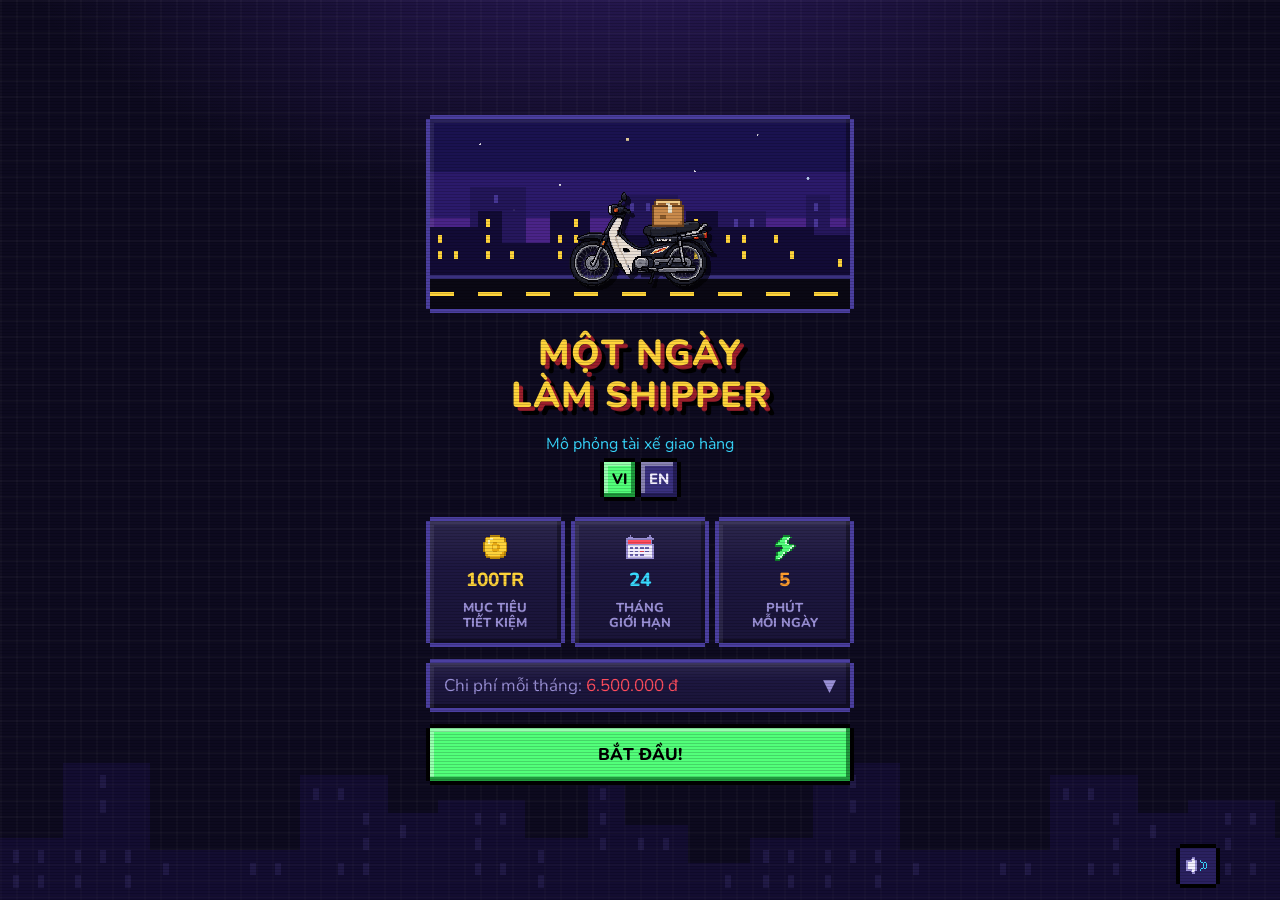
==== commit dbc937ee: "Switch to Nunito (full Vietnamese support), retune type sizes Co-Authored-By: Claude Sonnet 5.5 <nor" ====
--- a/index.html
+++ b/index.html
@@ -6,19 +6,19 @@
 <meta name="theme-color" content="#0a0814">
 <link rel="manifest" href="manifest.webmanifest">
 <link rel="icon" href="src/icon-192.png">
-<link rel="preload" href="src/fonts/vt323-latin-400-normal.woff2" as="font" type="font/woff2" crossorigin>
+<link rel="preload" href="src/fonts/nunito-latin-400-normal.woff2" as="font" type="font/woff2" crossorigin>
 <title>Một ngày làm shipper</title>
 <style>
 html{color-scheme:dark}
-/* Fonts bundled with the game (SIL Open Font License, see src/fonts/LICENSE-*.txt).. */
-@font-face{font-family:'VT323';font-style:normal;font-weight:400;font-display:swap;src:url(src/fonts/vt323-latin-400-normal.woff2) format('woff2');
+/* Nunito (SIL Open Font License, see src/fonts/LICENSE-Nunito.txt): rounded, easy to read, full Vietnamese support. Weights 400 and 800. */
+@font-face{font-family:'Nunito';font-style:normal;font-weight:400;font-display:swap;src:url(src/fonts/nunito-latin-400-normal.woff2) format('woff2');
   unicode-range:U+0000-00FF,U+0131,U+0152-0153,U+02BB-02BC,U+02C6,U+02DA,U+02DC,U+0304,U+0308,U+0329,U+2000-206F,U+20AC,U+2122,U+2191,U+2193,U+2212,U+2215,U+FEFF,U+FFFD}
-@font-face{font-family:'VT323';font-style:normal;font-weight:400;font-display:swap;src:url(src/fonts/vt323-latin-ext-400-normal.woff2) format('woff2');
-  unicode-range:U+0100-02BA,U+02BD-02C5,U+02C7-02CC,U+02CE-02D7,U+02DD-02FF,U+0304,U+0308,U+0329,U+1D00-1DBF,U+1E00-1E9F,U+1EF2-1EFF,U+2020,U+20A0-20AB,U+20AD-20C0,U+2113,U+2C60-2C7F,U+A720-A7FF}
-@font-face{font-family:'VT323';font-style:normal;font-weight:400;font-display:swap;src:url(src/fonts/vt323-vietnamese-400-normal.woff2) format('woff2');
+@font-face{font-family:'Nunito';font-style:normal;font-weight:400;font-display:swap;src:url(src/fonts/nunito-vietnamese-400-normal.woff2) format('woff2');
   unicode-range:U+0102-0103,U+0110-0111,U+0128-0129,U+0168-0169,U+01A0-01A1,U+01AF-01B0,U+0300-0301,U+0303-0304,U+0308-0309,U+0323,U+0329,U+1EA0-1EF9,U+20AB}
-@font-face{font-family:'Press Start 2P';font-style:normal;font-weight:400;font-display:swap;src:url(src/fonts/press-start-2p-latin-400-normal.woff2) format('woff2');
+@font-face{font-family:'Nunito';font-style:normal;font-weight:800;font-display:swap;src:url(src/fonts/nunito-latin-800-normal.woff2) format('woff2');
   unicode-range:U+0000-00FF,U+0131,U+0152-0153,U+02BB-02BC,U+02C6,U+02DA,U+02DC,U+0304,U+0308,U+0329,U+2000-206F,U+20AC,U+2122,U+2191,U+2193,U+2212,U+2215,U+FEFF,U+FFFD}
+@font-face{font-family:'Nunito';font-style:normal;font-weight:800;font-display:swap;src:url(src/fonts/nunito-vietnamese-800-normal.woff2) format('woff2');
+  unicode-range:U+0102-0103,U+0110-0111,U+0128-0129,U+0168-0169,U+01A0-01A1,U+01AF-01B0,U+0300-0301,U+0303-0304,U+0308-0309,U+0323,U+0329,U+1EA0-1EF9,U+20AB}
 
 /* Layout concept: an arcade cabinet screen. One column on phones; on wide screens the HUD sits left and the actions right.
    Everything is square-cornered, built from 4px pixel frames, with a fixed 8-colour palette. */
@@ -27,13 +27,13 @@
   --tx:#f3efff;--dim:#9a90d6;
   --gr:#52ff7a;--gr-d:#1f9a3d;--gold:#ffd43b;--gold-d:#b8860b;--red:#ff4d5e;--red-d:#9c1f2c;
   --cy:#38d9ff;--cy-d:#1b7f9c;--or:#ff9d2e;--or-d:#a85a00;--pu:#b983ff;--pu-d:#5b2fa8;
-  --f-px:'Press Start 2P','VT323',monospace;--f-tx:'VT323','Courier New',monospace;
+  --f-px:'Nunito','Segoe UI',system-ui,sans-serif;--f-tx:'Nunito','Segoe UI',system-ui,sans-serif;
   --frame:0 -4px 0 0 var(--edge),0 4px 0 0 var(--edge),-4px 0 0 0 var(--edge),4px 0 0 0 var(--edge),inset 4px 4px 0 rgba(255,255,255,.07),inset -4px -4px 0 rgba(0,0,0,.35);
   color-scheme:dark;
 }
 *{margin:0;padding:0;box-sizing:border-box;-webkit-tap-highlight-color:transparent}
 html,body{min-height:100%;background:var(--bg)}
-body{font-family:var(--f-tx);font-size:22px;line-height:1.15;color:var(--tx);display:flex;justify-content:center;
+body{font-family:var(--f-tx);font-size:16px;line-height:1.15;color:var(--tx);display:flex;justify-content:center;
   background-color:var(--bg);
   background-image:linear-gradient(rgba(255,255,255,.025) 2px,transparent 2px),linear-gradient(90deg,rgba(255,255,255,.025) 2px,transparent 2px);
   background-size:16px 16px;image-rendering:pixelated}
@@ -46,14 +46,14 @@
 img{image-rendering:pixelated}
 .px-ic{display:inline-block;vertical-align:-3px;flex:none}
 .lbl{color:var(--dim)}
-.cur{font-family:var(--f-tx);font-size:18px;margin-left:4px}
+.cur{font-family:var(--f-tx);font-size:13px;margin-left:4px}
 .f{font-family:var(--f-tx)}
 
 /* ---------- frames, buttons, bars ---------- */
 .pxf{position:relative;background:var(--panel);box-shadow:var(--frame)}
 .pxf2{position:relative;background:var(--panel2);box-shadow:var(--frame)}
 .btn{display:inline-flex;align-items:center;justify-content:center;gap:8px;border:0;cursor:pointer;
-  font-family:var(--f-tx);font-size:22px;line-height:1;padding:12px 14px;text-align:center;color:#000;
+  font-family:var(--f-tx);font-size:16px;line-height:1;padding:12px 14px;text-align:center;color:#000;
   background:var(--c,var(--gr));
   box-shadow:0 -4px 0 0 var(--ink),0 4px 0 0 var(--ink),-4px 0 0 0 var(--ink),4px 0 0 0 var(--ink),
     inset -4px -4px 0 0 var(--cd,var(--gr-d)),inset 4px 4px 0 0 rgba(255,255,255,.4)}
@@ -72,7 +72,7 @@
 .b-pu{--c:var(--pu);--cd:var(--pu-d);color:#fff}
 .b-dim{--c:#3a3180;--cd:#241d58;color:var(--tx)}
 .btn.blk{display:flex;width:100%}
-.btn.sm{font-size:20px;padding:10px 8px}
+.btn.sm{font-size:15px;padding:10px 8px}
 
 .bar{position:relative;height:20px;background:#07050f;box-shadow:0 -4px 0 0 var(--ink),0 4px 0 0 var(--ink),-4px 0 0 0 var(--ink),4px 0 0 0 var(--ink);margin:4px}
 .bar>i{display:block;height:100%;transition:width .4s steps(8);background:var(--gr);
@@ -98,21 +98,21 @@
 @keyframes scrollx{to{background-position-x:480px}}   /* scenery flows left to right */
 @keyframes bob{0%{transform:translateY(0)}50%{transform:translateY(-4px)}}
 .logo{text-align:center;padding-block:4px}
-.logo h1{font-family:var(--f-px);font-weight:400;font-size:30px;line-height:1.35;color:var(--gold);
+.logo h1{font-family:var(--f-px);font-weight:800;font-size:36px;line-height:1.35;color:var(--gold);
   text-shadow:4px 4px 0 var(--red-d),8px 8px 0 #000;letter-spacing:2px}
-.tagline{margin-top:18px;font-size:22px;color:var(--cy)}
-.hi{text-align:center;color:var(--gr);font-size:22px}
+.tagline{margin-top:18px;font-size:16px;color:var(--cy)}
+.hi{text-align:center;color:var(--gr);font-size:16px}
 .start-stats{display:grid;grid-template-columns:repeat(3,1fr);gap:14px}
 .sstat{padding:12px 6px;text-align:center;display:flex;flex-direction:column;align-items:center;gap:8px}
-.sstat .v{font-family:var(--f-px);font-size:16px}
-.sstat .l{font-size:17px;color:var(--dim);line-height:1}
+.sstat .v{font-family:var(--f-px);font-size:19px}
+.sstat .l{font-size:13px;color:var(--dim);line-height:1}
 .bills-hdr{display:flex;justify-content:space-between;align-items:center;gap:8px;padding:12px 14px;cursor:pointer;color:var(--dim);user-select:none}
 .bills-hdr:hover,.bills-hdr.open{color:var(--tx)}
 #bills-detail{padding:4px 14px 12px}
 .bill-row{display:flex;justify-content:space-between;gap:8px;padding:5px 0;border-bottom:2px dotted #3a3180;color:var(--dim)}
 .bill-row:last-child{border:0;color:var(--tx);padding-top:8px}
 .start-actions{display:flex;flex-direction:column;gap:16px}
-.start-main{font-size:26px;padding:18px}
+.start-main{font-size:19px;padding:18px}
 .blink{animation:blink 1s steps(2) infinite}
 @keyframes blink{50%{opacity:.35}}
 
@@ -121,44 +121,44 @@
 .hud-av{border:0;background:var(--panel2);padding:4px;cursor:pointer;box-shadow:0 -4px 0 0 var(--ink),0 4px 0 0 var(--ink),-4px 0 0 0 var(--ink),4px 0 0 0 var(--ink);flex:none;line-height:0}
 .hud-av:active{transform:translateY(2px)}
 .hud-who{min-width:0;flex:1;display:flex;flex-direction:column;gap:6px}
-.hud-name{font-size:22px;white-space:nowrap;overflow:hidden;text-overflow:ellipsis;color:var(--gold)}
+.hud-name{font-size:16px;white-space:nowrap;overflow:hidden;text-overflow:ellipsis;color:var(--gold)}
 .hud-stars{display:flex;align-items:center;gap:2px;flex-wrap:nowrap}
 .hud-stars .px-ic{flex:none}
-.hud-stars b{font-family:var(--f-px);font-weight:400;font-size:10px;margin-left:6px;color:var(--tx)}
+.hud-stars b{font-family:var(--f-px);font-weight:800;font-size:12px;margin-left:6px;color:var(--tx)}
 .tags{display:flex;gap:10px;flex:none}
-.tag{font-family:var(--f-tx);font-size:22px;line-height:1;padding:6px 8px;display:flex;align-items:center;justify-content:center;min-width:48px;background:#07050f;color:var(--tx);box-shadow:0 -3px 0 0 var(--edge),0 3px 0 0 var(--edge),-3px 0 0 0 var(--edge),3px 0 0 0 var(--edge)}
+.tag{font-family:var(--f-tx);font-size:16px;line-height:1;padding:6px 8px;display:flex;align-items:center;justify-content:center;min-width:48px;background:#07050f;color:var(--tx);box-shadow:0 -3px 0 0 var(--edge),0 3px 0 0 var(--edge),-3px 0 0 0 var(--edge),3px 0 0 0 var(--edge)}
 .tag.gr{color:var(--gr)}
 
 .game-body{display:flex;flex-direction:column;gap:20px;padding-block:20px 32px}
 .pc-col{display:contents}
 .stat-row{display:grid;grid-template-columns:1fr 1fr;gap:16px}
 .stat{padding:12px}
-.stat .l{display:flex;align-items:center;gap:6px;color:var(--dim);font-size:20px;margin-bottom:8px}
-.stat .v{font-family:var(--f-tx);font-size:28px;line-height:1;white-space:nowrap}
+.stat .l{display:flex;align-items:center;gap:6px;color:var(--dim);font-size:15px;margin-bottom:8px}
+.stat .v{font-family:var(--f-tx);font-size:21px;line-height:1;white-space:nowrap}
 .stat .v.gr{color:var(--gr)}.stat .v.gold{color:var(--gold)}.stat .v.red{color:var(--red)}
-.stat .sub{font-size:16px;color:var(--dim);margin-top:4px}
+.stat .sub{font-size:12px;color:var(--dim);margin-top:4px}
 .stat.warn{animation:warn 1s steps(2) infinite}
 @keyframes warn{50%{box-shadow:0 -4px 0 0 var(--red),0 4px 0 0 var(--red),-4px 0 0 0 var(--red),4px 0 0 0 var(--red)}}
 .meter{padding:12px}
-.meter-top{display:flex;justify-content:space-between;align-items:center;gap:6px;margin-bottom:8px;color:var(--dim);font-size:20px}
+.meter-top{display:flex;justify-content:space-between;align-items:center;gap:6px;margin-bottom:8px;color:var(--dim);font-size:15px}
 .meter-top span:first-child{display:flex;align-items:center;gap:6px}
-.meter-top b{font-family:var(--f-px);font-weight:400;font-size:11px;color:var(--tx)}
+.meter-top b{font-family:var(--f-px);font-weight:800;font-size:13px;color:var(--tx)}
 .strip{display:flex;justify-content:space-between;align-items:center;gap:8px;flex-wrap:wrap;padding:12px;color:var(--dim)}
 .strip span{display:flex;align-items:center;gap:6px;color:var(--tx)}
 .rain-tag{color:var(--cy)!important}
 
-.sec-t{display:flex;align-items:center;gap:8px;font-size:22px;color:var(--cy);padding-bottom:6px;margin-bottom:16px;border-bottom:4px dotted #3a3180}
+.sec-t{display:flex;align-items:center;gap:8px;font-size:16px;color:var(--cy);padding-bottom:6px;margin-bottom:16px;border-bottom:4px dotted #3a3180}
 .job-why{display:flex;gap:8px;align-items:flex-start;margin-top:16px;color:var(--or);line-height:1.1}
 .job-why .px-ic{margin-top:2px}
-.save-note{margin-top:14px;font-size:19px}
+.save-note{margin-top:14px;font-size:14px}
 .util-grid{display:grid;grid-template-columns:repeat(3,1fr);gap:14px}
 .util{flex-direction:column;gap:6px;min-height:84px;padding:10px 4px}
-.util .lb{font-size:19px}
-.util .sb{font-size:15px;opacity:.85}
+.util .lb{font-size:14px}
+.util .sb{font-size:11px;opacity:.85}
 .endday{margin-top:18px}
 .save-grid{display:grid;grid-template-columns:repeat(3,1fr);gap:14px}
 .log{display:flex;flex-direction:column;gap:10px}
-.log-i{padding:6px 10px;border-left:6px solid #3a3180;color:var(--dim);font-size:20px}
+.log-i{padding:6px 10px;border-left:6px solid #3a3180;color:var(--dim);font-size:15px}
 .log-i.earn{border-color:var(--gr);color:var(--tx)}
 .log-i.cost{border-color:var(--red);color:var(--red)}
 .log-i.save{border-color:var(--gold);color:var(--gold)}
@@ -167,7 +167,7 @@
 /* ---------- animation screens ---------- */
 .anim{min-height:100vh;display:flex;flex-direction:column;align-items:center;justify-content:center;gap:20px;padding-block:24px;text-align:center;max-width:420px;margin-inline:auto}
 .anim .scene{width:100%}
-.anim-t{font-size:32px;color:var(--cy);line-height:1}
+.anim-t{font-size:24px;color:var(--cy);line-height:1}
 .review{width:100%;padding:14px;text-align:left;display:none}
 .review.show{display:block;animation:pop .25s steps(3)}
 .review.static{animation:none}
@@ -176,13 +176,13 @@
 em,i{font-style:normal}
 @keyframes pop{from{transform:scale(.9);opacity:0}}
 .review .who{display:flex;justify-content:space-between;align-items:center;gap:8px;margin-bottom:8px;color:var(--dim)}
-.review .txt{font-size:22px;line-height:1.2;color:var(--tx)}
+.review .txt{font-size:16px;line-height:1.2;color:var(--tx)}
 .tank{position:relative;width:64px;height:130px;background:#07050f;overflow:hidden;box-shadow:0 -4px 0 0 var(--or),0 4px 0 0 var(--or),-4px 0 0 0 var(--or),4px 0 0 0 var(--or)}
 .tank::after{content:'';position:absolute;inset:0;background:repeating-linear-gradient(0deg,transparent 0,transparent 10px,#07050f 10px,#07050f 13px)}
-.refuel-txt{font-size:24px;color:var(--or)}
+.refuel-txt{font-size:18px;color:var(--or)}
 .sleep-wrap{position:relative;width:120px;height:110px;display:flex;align-items:center;justify-content:center}
 .zzz{position:absolute;font-family:var(--f-px);color:var(--cy);opacity:0;animation:zzz 1.8s steps(6) infinite}
-.z1{font-size:12px;animation-delay:0s}.z2{font-size:16px;animation-delay:.6s}.z3{font-size:22px;animation-delay:1.2s}
+.z1{font-size:11px;animation-delay:0s}.z2{font-size:12px;animation-delay:.6s}.z3{font-size:16px;animation-delay:1.2s}
 @keyframes zzz{0%{opacity:0;transform:translate(24px,0)}30%{opacity:1}100%{opacity:0;transform:translate(56px,-60px)}}
 .sleep-bar{width:100%;max-width:300px}
 .sleep-top{display:flex;justify-content:space-between;margin-bottom:8px;color:var(--dim)}
@@ -190,11 +190,11 @@
 /* ---------- refuel modal ---------- */
 .rf-overlay{position:fixed;inset:0;background:rgba(5,3,14,.85);z-index:200;display:flex;align-items:center;justify-content:center;padding:20px}
 .rf-box{width:min(380px,100%);padding:20px 16px;text-align:center;display:flex;flex-direction:column;gap:16px}
-.rf-title{font-size:30px;color:var(--or)}
+.rf-title{font-size:22px;color:var(--or)}
 .rf-gauge{display:flex;align-items:center;gap:10px;color:var(--dim)}
 .rf-gauge .bar{flex:1}
 .rf-gauge .bar>i{position:absolute;top:0;left:0;transition:none}
-.rf-gauge .lbl-v{font-family:var(--f-px);font-size:10px;min-width:64px;color:var(--tx)}
+.rf-gauge .lbl-v{font-family:var(--f-px);font-size:12px;min-width:64px;color:var(--tx)}
 input[type=range]{-webkit-appearance:none;appearance:none;width:100%;height:28px;background:transparent;cursor:pointer}
 input[type=range]::-webkit-slider-runnable-track{height:12px;background:#07050f;box-shadow:0 -4px 0 0 var(--ink),0 4px 0 0 var(--ink),-4px 0 0 0 var(--ink),4px 0 0 0 var(--ink)}
 input[type=range]::-moz-range-track{height:12px;background:#07050f;box-shadow:0 -4px 0 0 var(--ink),0 4px 0 0 var(--ink),-4px 0 0 0 var(--ink),4px 0 0 0 var(--ink)}
@@ -208,25 +208,25 @@
 /* ---------- shop ---------- */
 .shop{min-height:100vh;padding-block:20px 32px;display:flex;flex-direction:column;gap:20px}
 .shop-hdr{display:flex;align-items:center;justify-content:space-between;gap:12px}
-.shop-title{font-size:30px;color:var(--pu);text-shadow:3px 3px 0 #000;flex:1;text-align:center}
+.shop-title{font-size:22px;color:var(--pu);text-shadow:3px 3px 0 #000;flex:1;text-align:center}
 .bike-card{padding:16px;display:flex;flex-direction:column;gap:12px}
 .bike-card img{width:100%;max-height:170px;object-fit:contain}
 .bike-hp{display:flex;justify-content:space-between;align-items:center}
-.bike-hp b{font-family:var(--f-px);font-weight:400;font-size:12px}
+.bike-hp b{font-family:var(--f-px);font-weight:800;font-size:14px}
 .bike-warn{color:var(--red);text-align:center}
 .upg-list{display:flex;flex-direction:column;gap:16px}
-.upg-cat{font-size:20px;color:var(--dim);padding-top:8px;border-bottom:4px dotted #3a3180;padding-bottom:4px}
+.upg-cat{font-size:15px;color:var(--dim);padding-top:8px;border-bottom:4px dotted #3a3180;padding-bottom:4px}
 .upg-row{display:flex;align-items:center;flex-wrap:wrap;gap:12px;padding:12px}
 .upg-ic{width:44px;height:44px;display:flex;align-items:center;justify-content:center;background:#07050f;flex:none}
 .upg-det{flex:1;min-width:0}
-.upg-n{font-size:22px;color:var(--tx);margin-bottom:4px}
-.upg-d{font-size:18px;color:var(--dim);line-height:1.1}
+.upg-n{font-size:16px;color:var(--tx);margin-bottom:4px}
+.upg-d{font-size:13px;color:var(--dim);line-height:1.1}
 .owned{display:flex;align-items:center;justify-content:center;gap:6px;color:var(--gr);padding:10px 4px;box-shadow:0 -3px 0 0 var(--gr),0 3px 0 0 var(--gr),-3px 0 0 0 var(--gr),3px 0 0 0 var(--gr)}
 
 /* ---------- modals ---------- */
 .overlay{position:fixed;inset:0;background:rgba(5,3,14,.88);z-index:100;display:flex;align-items:center;justify-content:center;padding:20px}
 .modal{max-width:400px;width:100%;max-height:88vh;overflow-y:auto;padding:18px 16px}
-.m-title{display:flex;align-items:center;gap:10px;font-size:30px;line-height:1;margin-bottom:12px}
+.m-title{display:flex;align-items:center;gap:10px;font-size:22px;line-height:1;margin-bottom:12px}
 .m-body{color:var(--dim);line-height:1.2;margin-bottom:14px}
 .m-eff{padding:10px;background:#07050f;margin-bottom:16px;display:flex;flex-direction:column;gap:6px}
 .eff{display:flex;align-items:center;gap:8px;line-height:1.2}
@@ -235,7 +235,7 @@
 .day-row{display:flex;justify-content:space-between;gap:8px;padding:6px 8px;background:#07050f}
 .day-div{height:4px;background:#3a3180}
 .interest{padding:10px;text-align:center;color:var(--gold);margin-bottom:16px;box-shadow:0 -3px 0 0 var(--gold),0 3px 0 0 var(--gold),-3px 0 0 0 var(--gold),3px 0 0 0 var(--gold)}
-.interest small{display:block;color:var(--dim);margin-top:6px;font-size:19px}
+.interest small{display:block;color:var(--dim);margin-top:6px;font-size:14px}
 .month-row{display:flex;justify-content:space-between;gap:8px;padding:5px 0;border-bottom:2px dotted #3a3180;color:var(--dim)}
 .month-row:last-child{border:0}
 .m-h{margin:12px 0 4px}
@@ -259,22 +259,22 @@
 .prof-top{display:flex;gap:16px;align-items:center;padding:16px}
 .prof-top .avatar{flex:none;line-height:0;background:#07050f;padding:6px;box-shadow:0 -4px 0 0 #000,0 4px 0 0 #000,-4px 0 0 0 #000,4px 0 0 0 #000}
 .prof-info{min-width:0;flex:1;display:flex;flex-direction:column;gap:10px}
-.prof-name{font-size:28px;color:var(--gold);overflow:hidden;text-overflow:ellipsis;white-space:nowrap}
+.prof-name{font-size:21px;color:var(--gold);overflow:hidden;text-overflow:ellipsis;white-space:nowrap}
 .prof-avg{display:flex;align-items:center;gap:8px;flex-wrap:wrap}
-.prof-avg b{font-family:var(--f-px);font-weight:400;font-size:14px}
+.prof-avg b{font-family:var(--f-px);font-weight:800;font-size:17px}
 .stars{display:inline-flex;gap:2px;line-height:0}
 .prof-nums{display:grid;grid-template-columns:repeat(3,1fr);gap:14px}
 .pn{padding:10px 6px;text-align:center}
-.pn .v{font-family:var(--f-px);font-size:13px;color:var(--gold);margin-bottom:6px}
-.pn .l{font-size:17px;color:var(--dim);line-height:1}
+.pn .v{font-family:var(--f-px);font-size:16px;color:var(--gold);margin-bottom:6px}
+.pn .l{font-size:13px;color:var(--dim);line-height:1}
 .field{display:flex;flex-direction:column;gap:8px}
 .field>label,.field>.fl{color:var(--cy)}
-input.txt{width:100%;font-family:var(--f-tx);font-size:24px;color:var(--tx);background:#07050f;border:0;padding:12px;
+input.txt{width:100%;font-family:var(--f-tx);font-size:18px;color:var(--tx);background:#07050f;border:0;padding:12px;
   box-shadow:0 -4px 0 0 var(--edge),0 4px 0 0 var(--edge),-4px 0 0 0 var(--edge),4px 0 0 0 var(--edge)}
 input.txt:focus{outline:none;box-shadow:0 -4px 0 0 var(--gold),0 4px 0 0 var(--gold),-4px 0 0 0 var(--gold),4px 0 0 0 var(--gold)}
 input.txt::placeholder{color:#5b52a0}
 .chips{display:flex;flex-wrap:wrap;gap:14px 12px;padding:4px}
-.chip{font-family:var(--f-tx);font-size:20px;color:var(--tx);background:#07050f;border:0;padding:6px 10px;cursor:pointer;
+.chip{font-family:var(--f-tx);font-size:15px;color:var(--tx);background:#07050f;border:0;padding:6px 10px;cursor:pointer;
   box-shadow:0 -3px 0 0 var(--edge),0 3px 0 0 var(--edge),-3px 0 0 0 var(--edge),3px 0 0 0 var(--edge)}
 .chip.on{background:var(--gold);color:#000;box-shadow:0 -3px 0 0 #000,0 3px 0 0 #000,-3px 0 0 0 #000,3px 0 0 0 #000}
 .swatches{display:flex;gap:14px;flex-wrap:wrap;padding:4px}
@@ -282,12 +282,12 @@
 .sw.on{box-shadow:0 0 0 3px #000,0 0 0 6px var(--gold),inset -4px -4px 0 rgba(0,0,0,.3),inset 4px 4px 0 rgba(255,255,255,.4)}
 .ai-row{display:flex;align-items:center;justify-content:space-between;gap:12px;padding:12px}
 .ai-row .t{min-width:0}
-.ai-row>.lbl{white-space:nowrap;font-size:18px}
-.ai-row small{display:block;color:var(--dim);font-size:18px;line-height:1.1;margin-top:4px}
+.ai-row>.lbl{white-space:nowrap;font-size:13px}
+.ai-row small{display:block;color:var(--dim);font-size:13px;line-height:1.1;margin-top:4px}
 .rev-list{display:flex;flex-direction:column;gap:16px}
 .rev{padding:12px}
 .rev-top{display:flex;justify-content:space-between;align-items:center;gap:8px;margin-bottom:8px}
-.rev-who{color:var(--dim);font-size:19px}
+.rev-who{color:var(--dim);font-size:14px}
 .rev-txt{line-height:1.2}
 .empty{padding:18px;text-align:center;color:var(--dim)}
 
@@ -301,11 +301,11 @@
 }
 @media(max-width:380px){
   .hud{gap:8px;padding:10px 8px}
-  .hud-name{font-size:20px}
+  .hud-name{font-size:15px}
   .hud-stars b{display:none}
   .tags{gap:8px}
-  .tags{gap:6px}.tags .tag{font-size:19px;padding:5px 5px;min-width:0}
-  .stat .v{font-size:22px}
+  .tags{gap:6px}.tags .tag{font-size:14px;padding:5px 5px;min-width:0}
+  .stat .v{font-size:16px}
 }
 @media(prefers-reduced-motion:reduce){
   *,*::before,*::after{animation-duration:.001s!important;animation-iteration-count:1!important;transition:none!important}
@@ -315,27 +315,27 @@
 .offers{display:flex;flex-direction:column;gap:12px}
 .btn.offer{display:flex;align-items:center;gap:12px;text-align:left;padding:12px 14px;width:100%}
 .offer .of-main{flex:1;display:flex;flex-direction:column;gap:2px;min-width:0}
-.offer .nm{font-family:var(--f-tx);font-size:20px;line-height:1.1}
-.offer .er{font-size:26px;line-height:1}
-.offer .co{display:flex;flex-direction:column;gap:2px;font-size:20px;align-items:stretch;flex:none;min-width:64px}
+.offer .nm{font-family:var(--f-tx);font-size:15px;line-height:1.1}
+.offer .er{font-size:19px;line-height:1}
+.offer .co{display:flex;flex-direction:column;gap:2px;font-size:15px;align-items:stretch;flex:none;min-width:64px}
 .offer .co span{display:flex;align-items:center;gap:6px;line-height:1}
 .offer .co .px-ic{flex:none;width:16px;height:16px}
 .offer .of-ic{flex:none;display:flex}
 .of-tags{display:flex;gap:6px;flex-wrap:wrap}
-.tg{font-weight:400;font-size:16px;background:rgba(0,0,0,.35);padding:0 6px}
+.tg{font-weight:400;font-size:12px;background:rgba(0,0,0,.35);padding:0 6px}
 .tg.rush{background:var(--red);color:#fff}.tg.peak{background:var(--gold);color:#000}
 .offer.rush{outline:4px solid var(--red);outline-offset:-4px}
 .drive-row{display:flex;gap:8px;align-items:center;flex-wrap:wrap;margin-top:12px}
 .drive-note,.peak-note{margin-top:6px}.peak-note{color:var(--gold)}
 .tag.peak{background:var(--gold);color:#000}
 .owned.lock{color:var(--dim)}
-@media (max-width:380px){.offer .nm{font-size:18px}.offer .er{font-size:22px}}
+@media (max-width:380px){.offer .nm{font-size:13px}.offer .er{font-size:16px}}
 
 @media (max-width:430px){
   .hud{flex-wrap:wrap}
   .hud-who{flex:1 1 120px}
   .tags{flex:1 0 100%;gap:8px}
-  .tags .tag{flex:1;font-size:20px}
+  .tags .tag{flex:1;font-size:15px}
   .hud-stars b{display:inline}
 }
 
@@ -348,7 +348,7 @@
 #snd-btn:focus-visible{outline:3px dashed var(--gold);outline-offset:6px}
 .set-box{display:flex;flex-direction:column;gap:14px}
 .set-row{display:flex;justify-content:space-between;align-items:center;gap:12px}
-.set-row b{font-family:var(--f-px);font-weight:400;font-size:12px}
+.set-row b{font-family:var(--f-px);font-weight:800;font-size:14px}
 .trk-ctl{display:flex;gap:8px}.trk-name{color:var(--cy);margin-top:-6px;text-align:left}
 
 /* ---------- refuel animation ---------- */
@@ -359,13 +359,13 @@
 @keyframes rfflow{to{stroke-dashoffset:-16}}
 .rf-bike{filter:drop-shadow(4px 4px 0 rgba(0,0,0,.6))}
 .rf-pct{display:flex;align-items:baseline;justify-content:center;gap:12px}
-.rf-pct b{font-family:var(--f-px);font-weight:400;font-size:34px;color:var(--gold);text-shadow:4px 4px 0 #000}
-.rf-pct span{font-size:26px;color:var(--dim)}
+.rf-pct b{font-family:var(--f-px);font-weight:800;font-size:41px;color:var(--gold);text-shadow:4px 4px 0 #000}
+.rf-pct span{font-size:19px;color:var(--dim)}
 .fgauge{position:relative;width:100%;max-width:360px;height:34px;background:#07050f;overflow:hidden;
   box-shadow:0 -4px 0 0 var(--or),0 4px 0 0 var(--or),-4px 0 0 0 var(--or),4px 0 0 0 var(--or)}
 .fgauge-fill{position:absolute;left:0;top:0;bottom:0;background:linear-gradient(#ffc875 0 25%,var(--or) 25% 100%);transition:none}
 .fgauge-seg{position:absolute;inset:0;background:repeating-linear-gradient(90deg,transparent 0 calc(10% - 3px),#07050f calc(10% - 3px) 10%)}
-.fgauge-lbl{display:flex;justify-content:space-between;width:100%;max-width:360px;font-family:var(--f-px);font-size:10px;color:var(--dim);margin-top:-6px}
+.fgauge-lbl{display:flex;justify-content:space-between;width:100%;max-width:360px;font-family:var(--f-px);font-size:12px;color:var(--dim);margin-top:-6px}
 
 #pause-btn{position:fixed;bottom:16px;left:14px;z-index:60;border:0;padding:6px;line-height:0;cursor:pointer;background:var(--panel2);
   box-shadow:0 -4px 0 0 var(--ink),0 4px 0 0 var(--ink),-4px 0 0 0 var(--ink),4px 0 0 0 var(--ink)}
@@ -377,8 +377,8 @@
 .upg-row{display:grid;grid-template-columns:44px 1fr auto;grid-template-areas:"ic n act" "ic d d";gap:4px 12px;align-items:center}
 .upg-ic{grid-area:ic;align-self:start}
 .upg-det{display:contents}
-.upg-n{grid-area:n;margin:0;font-size:21px;line-height:1.05}
-.upg-d{grid-area:d;color:#b9b2f0;font-size:19px;line-height:1.15}
+.upg-n{grid-area:n;margin:0;font-size:16px;line-height:1.05}
+.upg-d{grid-area:d;color:#b9b2f0;font-size:14px;line-height:1.15}
 @media(max-width:520px){
   .drive-row{display:grid;grid-template-columns:repeat(3,1fr);gap:8px}
   .drive-row .lbl{grid-column:1/-1}
@@ -391,12 +391,12 @@
   .meters{grid-template-columns:repeat(3,1fr);gap:10px}
   .meters .hp{grid-column:auto}
   .meters .meter{padding:8px 6px}
-  .meters .meter-top{margin-bottom:6px;font-size:18px}
+  .meters .meter-top{margin-bottom:6px;font-size:13px}
   .meters .meter-top em{display:none}
-  .meters .meter-top b{font-size:10px}
+  .meters .meter-top b{font-size:11px}
   .stat{padding:8px 10px}
-  .stat .l{font-size:18px;margin-bottom:4px}
-  .stat .sub{font-size:14px;margin-top:2px}
+  .stat .l{font-size:13px;margin-bottom:4px}
+  .stat .sub{font-size:11px;margin-top:2px}
   .stat .bar{margin-top:6px!important}
   .strip{padding:8px 10px}
   .log .log-i:nth-child(n+5){display:none}
@@ -409,16 +409,16 @@
 }
 
 @media(max-width:859px){
-  .save-grid .btn{font-size:18px;padding:8px 4px;white-space:nowrap}
-  .save-note{font-size:17px}
+  .save-grid .btn{font-size:13px;padding:8px 4px;white-space:nowrap}
+  .save-note{font-size:13px}
   .util{padding:10px 6px}
 }
 
 .fold>summary{cursor:pointer;list-style:none;display:flex;align-items:center;gap:8px}
 .fold>summary::-webkit-details-marker{display:none}
-.fold>summary::after{content:'▼';margin-left:auto;font-size:14px;color:var(--dim)}
+.fold>summary::after{content:'▼';margin-left:auto;font-size:11px;color:var(--dim)}
 .fold[open]>summary::after{content:'▲'}
-.fold-hint{color:var(--dim);font-size:18px}
+.fold-hint{color:var(--dim);font-size:13px}
 @media(min-width:860px){.fold>summary::after{display:none}.fold>summary{pointer-events:none}}
 
 body.paused *,body.paused *::before,body.paused *::after{animation-play-state:paused!important}
@@ -428,7 +428,7 @@
 /* shop action cell: price / owned / locked are all the same size, on phone and desktop */
 .upg-act{grid-area:act;flex:none;width:128px}
 .upg-act .btn,.upg-act .owned{width:100%;height:38px;min-height:0;box-sizing:border-box;display:flex;align-items:center;justify-content:center;gap:4px;
-  font-family:var(--f-tx);font-size:18px;line-height:1;padding:0 6px;white-space:nowrap;text-align:center}
+  font-family:var(--f-tx);font-size:13px;line-height:1;padding:0 6px;white-space:nowrap;text-align:center}
 .upg-act .owned{box-shadow:0 -4px 0 0 var(--gr),0 4px 0 0 var(--gr),-4px 0 0 0 var(--gr),4px 0 0 0 var(--gr)}
 .upg-act .owned.lock{box-shadow:0 -4px 0 0 #3a3180,0 4px 0 0 #3a3180,-4px 0 0 0 #3a3180,4px 0 0 0 #3a3180}
 .upg-act .cur{margin-left:2px;font-size:inherit}
@@ -454,7 +454,7 @@
 @media(max-width:380px){.hub-grid.g4{grid-template-columns:1fr 1fr}}
 .lmeters{display:grid;grid-template-columns:1fr 1fr;gap:16px}
 @media(max-width:859px){.lmeters{gap:10px}.lmeters .meter{padding:8px 10px}.lmeters .meter-top{margin-bottom:6px}}
-.life-btn{margin-top:14px;padding:8px 10px;font-size:20px;line-height:1.15}
+.life-btn{margin-top:14px;padding:8px 10px;font-size:15px;line-height:1.15}
 .life-btn small{font-size:.8em;opacity:.85}
 
 /* ---------- start screen: always fits the window (short windows shrink the art, wide-and-short windows use two columns) ---------- */
@@ -462,32 +462,32 @@
   .start{gap:12px;padding-block:12px}
   .scene{height:140px}.scene .bike{width:112px;margin-left:-56px;bottom:16px}.scene .cargo{bottom:58px;margin-left:8px}
   .sky-far{height:72px;background-size:auto 72px}.sky-near{height:54px;background-size:auto 54px}
-  .logo{padding-block:0}.logo h1{font-size:24px}.tagline{margin-top:8px;font-size:20px}
-  .sstat{padding:8px 6px;gap:4px}.start-stats{gap:10px}.sstat .v{font-size:14px}.sstat .l{font-size:16px}
-  .bills-hdr{padding:8px 12px}.start-actions{gap:10px}.start-main{padding:12px;font-size:24px}
+  .logo{padding-block:0}.logo h1{font-size:18px}.tagline{margin-top:8px;font-size:15px}
+  .sstat{padding:8px 6px;gap:4px}.start-stats{gap:10px}.sstat .v{font-size:11px}.sstat .l{font-size:12px}
+  .bills-hdr{padding:8px 12px}.start-actions{gap:10px}.start-main{padding:12px;font-size:18px}
   .st-l,.st-r{gap:12px}
 }
 @media(max-height:600px){
   .start{gap:8px;padding-block:8px}.st-l,.st-r{gap:8px}
   .scene{height:104px}.scene .bike{width:84px;margin-left:-42px;bottom:12px}.scene .cargo{bottom:42px;margin-left:6px}.scene .cargo svg{width:24px;height:24px}
   .sky-far{height:54px;background-size:auto 54px;bottom:24px}.sky-near{height:42px;background-size:auto 42px;bottom:24px}.road{height:24px}.road::after{top:8px}
-  .logo h1{font-size:20px;line-height:1.25;text-shadow:3px 3px 0 var(--red-d),6px 6px 0 #000}.tagline{margin-top:6px;font-size:18px}
-  .sstat{flex-direction:row;justify-content:center;padding:6px}.sstat .l{display:none}.sstat .v{font-size:13px}.sstat svg{width:22px;height:22px}
-  .bills-hdr{padding:6px 12px}.start-main{padding:10px;font-size:22px}.hi{font-size:18px}
+  .logo h1{font-size:15px;line-height:1.25;text-shadow:3px 3px 0 var(--red-d),6px 6px 0 #000}.tagline{margin-top:6px;font-size:13px}
+  .sstat{flex-direction:row;justify-content:center;padding:6px}.sstat .l{display:none}.sstat .v{font-size:11px}.sstat svg{width:22px;height:22px}
+  .bills-hdr{padding:6px 12px}.start-main{padding:10px;font-size:16px}.hi{font-size:13px}
 }
 @media(min-width:640px) and (max-height:640px){
   .start{max-width:860px;flex-direction:row;align-items:center;gap:24px}
   .st-l,.st-r{flex:1 1 0;min-width:0;justify-content:center}
   .scene{height:150px}.scene .bike{width:112px;margin-left:-56px;bottom:16px}.scene .cargo{bottom:56px;margin-left:8px}
-  .sstat{flex-direction:column}.sstat .l{display:block}.sstat .v{font-size:14px}
-  .logo h1{font-size:26px}
+  .sstat{flex-direction:column}.sstat .l{display:block}.sstat .v{font-size:11px}
+  .logo h1{font-size:19px}
 }
 #root:has(.start){padding-bottom:0;min-height:0;max-width:none}
 @media(min-width:640px) and (max-height:430px){
   .scene{height:90px}.scene .bike{width:72px;margin-left:-36px;bottom:10px}.scene .cargo{bottom:36px;margin-left:4px}
   .sky-far{height:46px;background-size:auto 46px}.sky-near{height:36px;background-size:auto 36px}
-  .logo h1{font-size:18px}.tagline,.hi{display:none}.sstat{flex-direction:row;padding:5px}.sstat .l{display:none}
-  .start-actions{gap:6px}.start-main{padding:8px;font-size:20px}.start .btn{padding-block:8px}.bills-hdr{padding:5px 10px}
+  .logo h1{font-size:13px}.tagline,.hi{display:none}.sstat{flex-direction:row;padding:5px}.sstat .l{display:none}
+  .start-actions{gap:6px}.start-main{padding:8px;font-size:15px}.start .btn{padding-block:8px}.bills-hdr{padding:5px 10px}
 }
 
 /* life hub: sections as separate cards */
@@ -545,7 +545,7 @@
   box-shadow:0 -4px 0 0 var(--cy),0 4px 0 0 var(--cy),-4px 0 0 0 var(--cy),4px 0 0 0 var(--cy),inset 0 0 0 4px #000,0 0 22px rgba(56,217,255,.35)}
 .offer.delivering .nm{color:var(--cy)}
 .offer.delivering .er{color:var(--gold)}
-.offer.delivering .co span{font-family:var(--f-px);font-size:15px;color:var(--gr)}
+.offer.delivering .co span{font-family:var(--f-px);font-size:18px;color:var(--gr)}
 .dl-track{position:relative;display:block;width:100%;height:14px;margin-top:8px;background:#0a0814;border:3px solid #3a3180}
 .dl-bar{position:absolute;left:0;top:0;bottom:0;display:block;background:var(--gold);transition:width .1s linear}
 .offer:disabled{filter:grayscale(.5) brightness(.62)}
@@ -568,20 +568,28 @@
 .bj-table{background:#0f5a34;background-image:radial-gradient(ellipse at 50% 40%,#1a7a47,#0b4427);box-shadow:inset 0 0 0 4px #062a17,inset 0 0 0 8px #8a5a1a;padding:18px 14px;margin:12px 0;display:flex;flex-direction:column;gap:14px;min-height:150px}
 .bj-row{display:flex;flex-direction:column;gap:6px;padding:4px}
 .bj-row.act{outline:3px dashed var(--gold);outline-offset:2px}
-.bj-who{font-size:19px;color:#cfeedd}.bj-who b{color:var(--gold)}.bj-who b.gr{color:var(--gr)}.bj-who b.red{color:#ff8b95}.bj-who b.gold{color:var(--gold)}
+.bj-who{font-size:14px;color:#cfeedd}.bj-who b{color:var(--gold)}.bj-who b.gr{color:var(--gr)}.bj-who b.red{color:#ff8b95}.bj-who b.gold{color:var(--gold)}
 .bj-cards{display:flex;gap:6px;flex-wrap:wrap}
 .bj-card{position:relative;width:46px;height:64px;background:#f5f1e6;color:#111;box-shadow:0 -3px 0 #000,0 3px 0 #000,-3px 0 0 #000,3px 0 0 #000,inset -3px -3px 0 rgba(0,0,0,.12);display:flex;flex-direction:column;align-items:center;justify-content:space-between;padding:3px 0 5px;animation:pop .2s steps(3)}
-.bj-card b{font-family:var(--f-px);font-weight:400;font-size:13px;line-height:1}
+.bj-card b{font-family:var(--f-px);font-weight:800;font-size:16px;line-height:1}
 .bj-card.red{color:#d02a3a}
 .bj-su{display:block}
 .bj-card.back{background:repeating-linear-gradient(45deg,#3a2aa0 0 6px,#6b57e0 6px 12px);box-shadow:0 -3px 0 #000,0 3px 0 #000,-3px 0 0 #000,3px 0 0 #000,inset 0 0 0 4px #f5f1e6}
 .bj-empty{color:#cfeedd;text-align:center;padding:30px 8px;line-height:1.2}
-.bj-res{text-align:center;font-size:26px;margin-bottom:8px}.bj-res.gr{color:var(--gr)}.bj-res.red{color:var(--red)}.bj-res.gold{color:var(--gold)}
+.bj-res{text-align:center;font-size:19px;margin-bottom:8px}.bj-res.gr{color:var(--gr)}.bj-res.red{color:var(--red)}.bj-res.gold{color:var(--gold)}
 .bj-warn{color:var(--or);text-align:center;margin:8px 0}
 .bj-chips{display:grid;grid-template-columns:repeat(3,1fr);gap:10px;margin:8px 0}
 
 .lang-sw{display:inline-flex;gap:6px}
 .logo .lang-sw{margin-top:8px}
+
+/* ---------- typography (Nunito) ---------- */
+body{font-size:17px;line-height:1.25}
+.btn,.tag,.stat .v,.offer .nm,.offer .er,.m-title,.m-h,.sstat .v,.sstat .l,.pn .v,.chip,.hud-stars b,.lbl-v,.sec-t,.co span{font-weight:800}
+.logo h1{font-size:36px;line-height:1.15;letter-spacing:1px}
+.sstat .l{font-size:13px;line-height:1.15}.sstat .v{font-size:19px}
+.btn{font-size:17px}
+.offer .nm{font-size:16px}.offer .er{font-size:20px}
 </style>
 </head>
 <body>
@@ -592,7 +600,7 @@
 <canvas id="fx" aria-hidden="true"></canvas>
 <div id="pause-ov" class="overlay" hidden></div>
 <script>
-const BUILD='f66d0c18db';   // content hash filled in by build.py; shown in the sound settings so a stale cached copy is easy to spot
+const BUILD='ab121b53e0';   // content hash filled in by build.py; shown in the sound settings so a stale cached copy is easy to spot
 // ===== GAME CLOCK: one loop drives every timer in the game =====
 // All game timing (day clock, deliveries, animations, delays) runs on this clock, so pausing is a single switch:
 // while GT.paused the clock does not advance and nothing scheduled with every()/after() fires.
